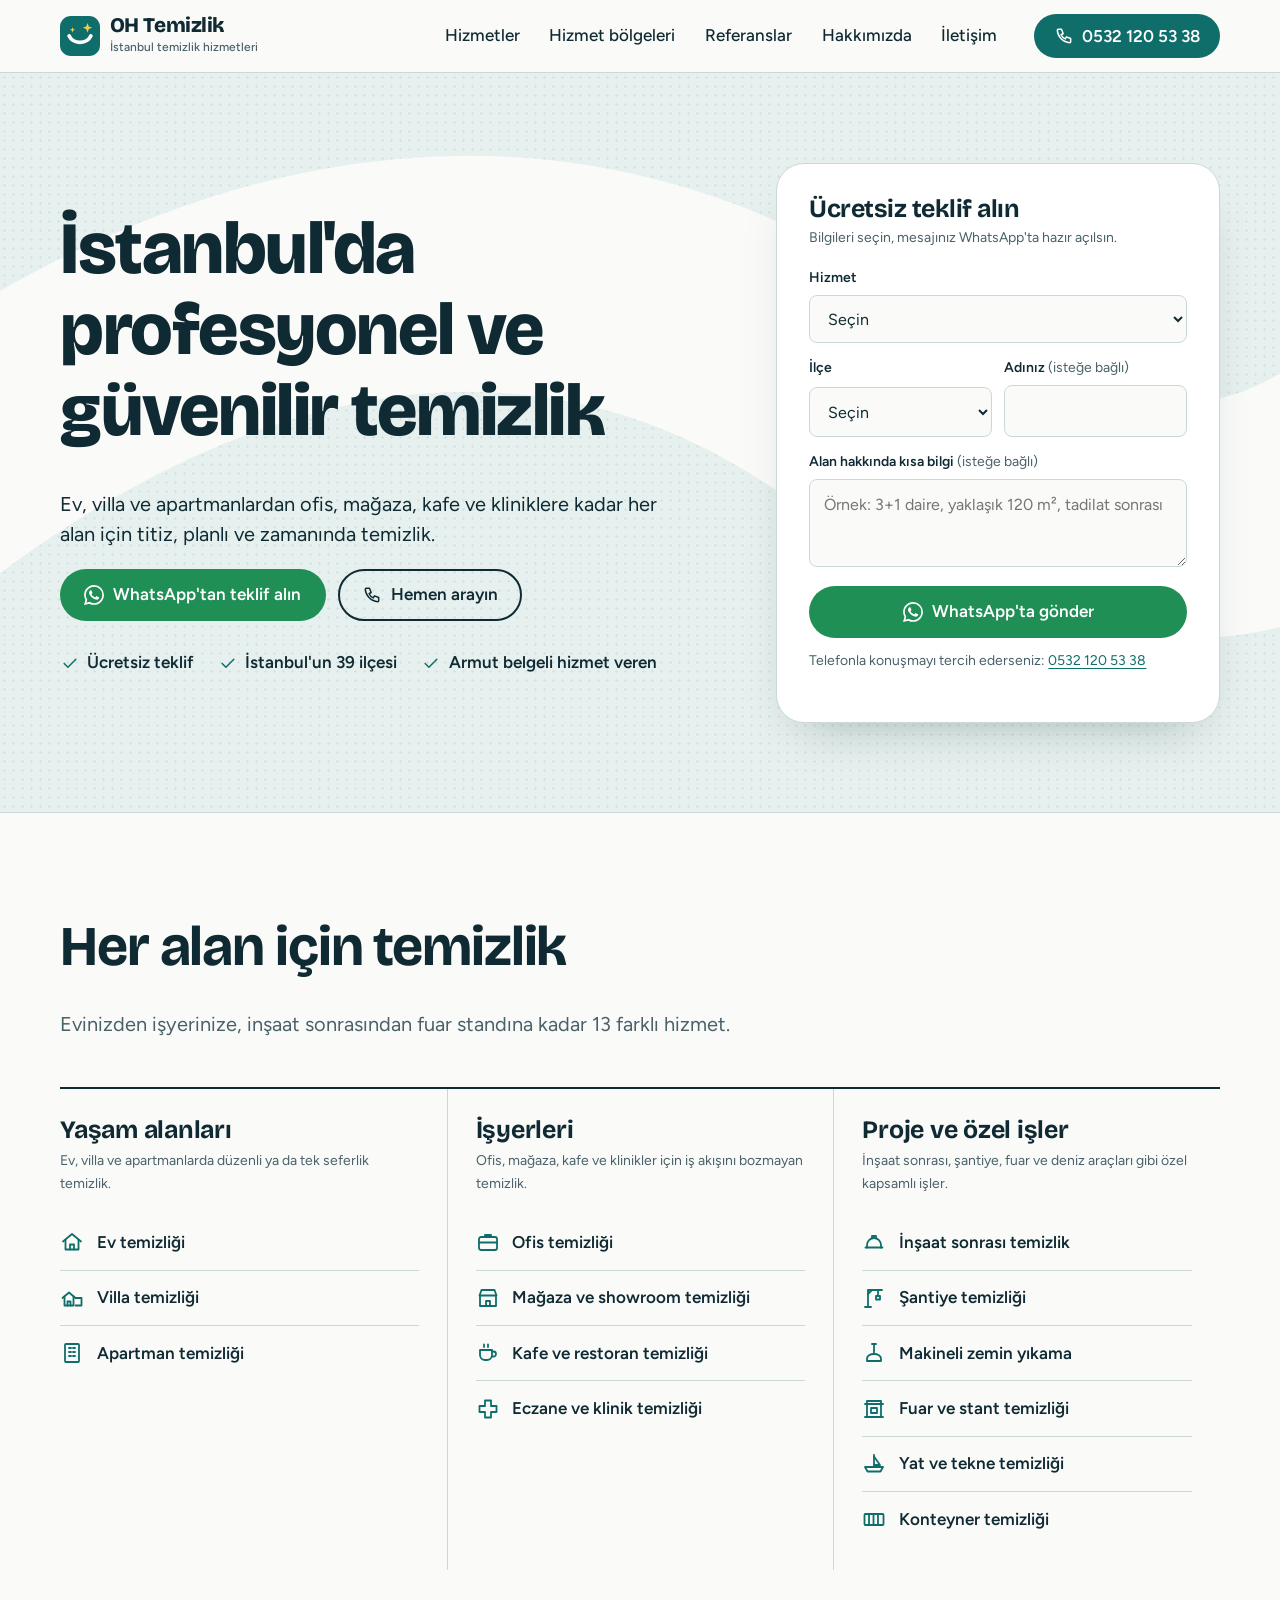
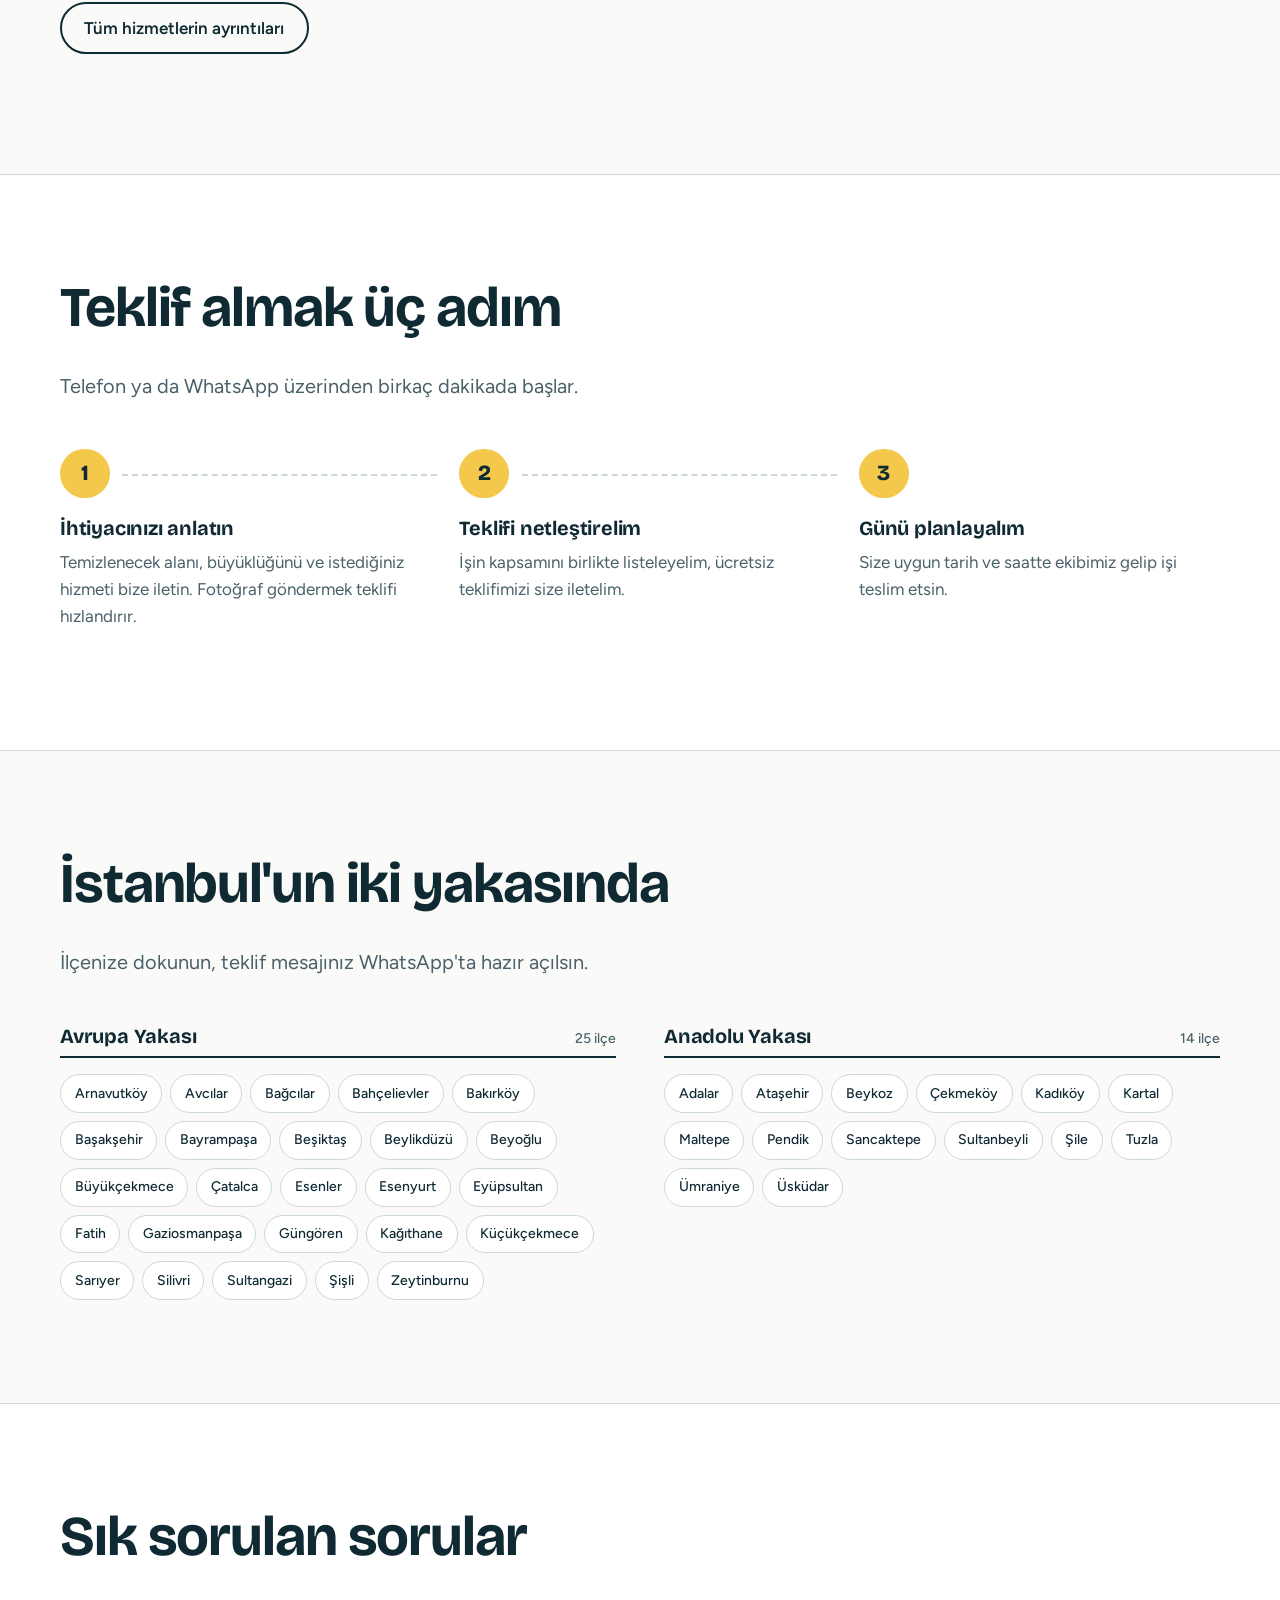
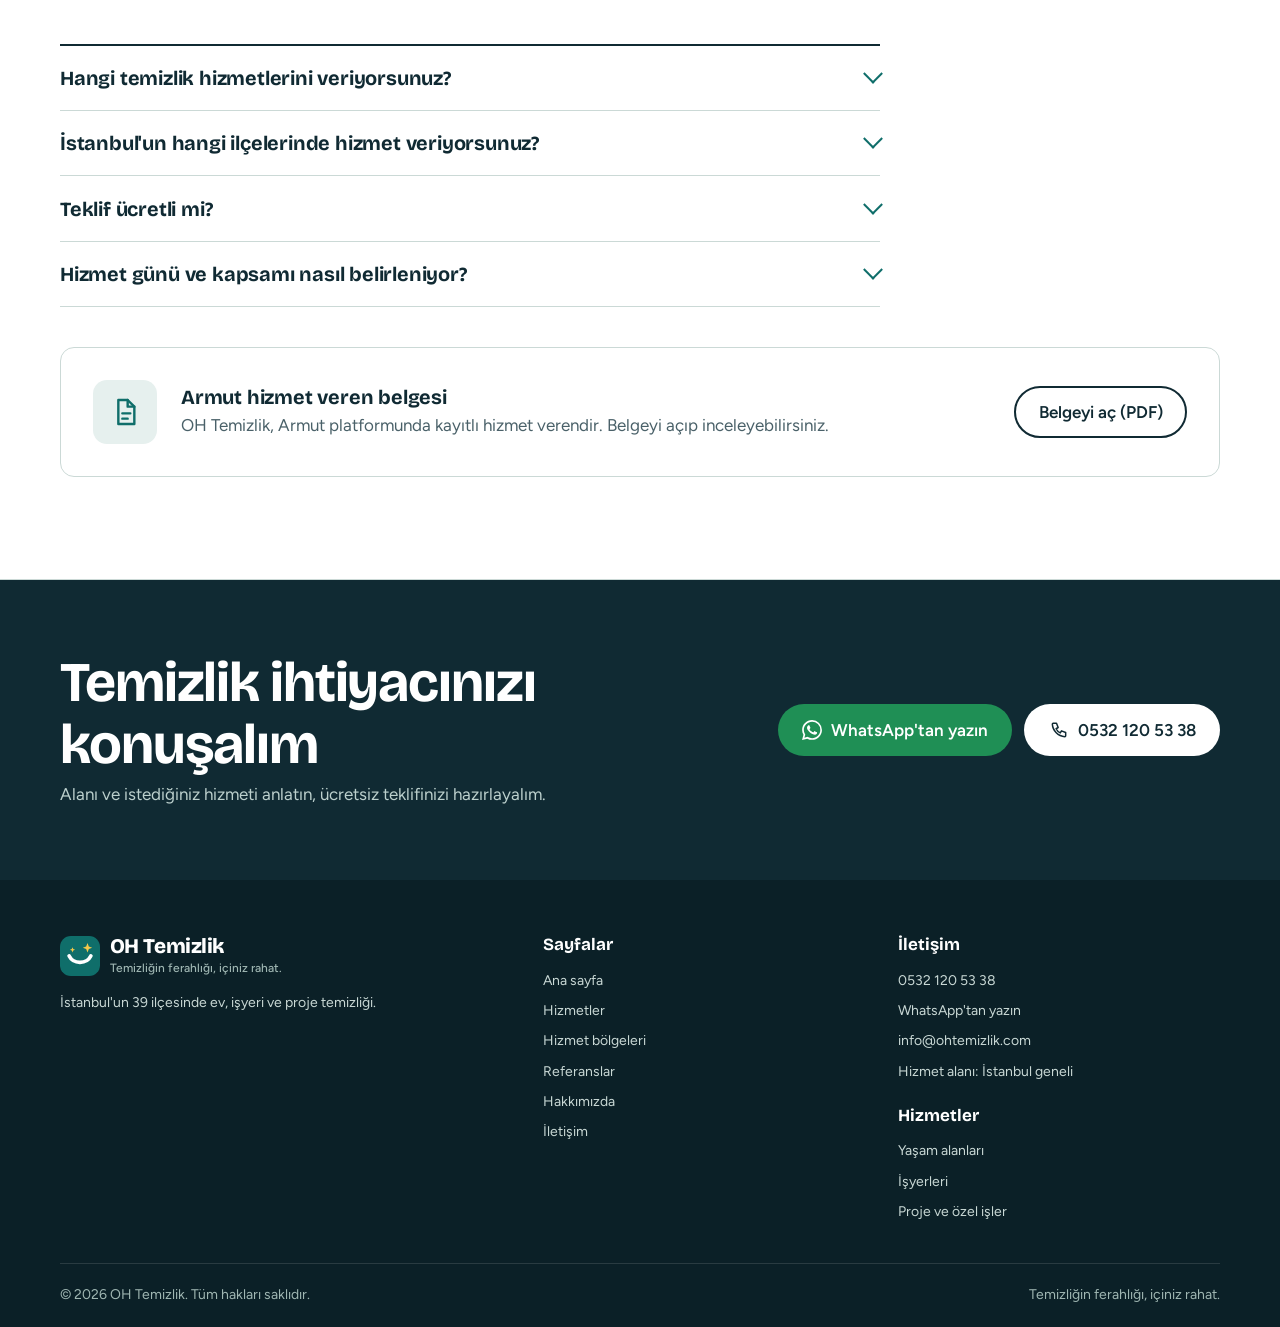
==== index.html @ 1ba9fae1 "Siteyi yeniden yaz: yeni tasarım, WhatsApp teklif formu, SEO şeması, info@ohtemizlik.com Co-Authored" ====
<!doctype html>
<html lang="tr">
<head>
<meta charset="utf-8">
<meta name="viewport" content="width=device-width, initial-scale=1">
<title>OH Temizlik | İstanbul&#x27;da Profesyonel Temizlik Hizmeti</title>
<meta name="description" content="İstanbul&#x27;un 39 ilçesinde ev, villa, apartman, ofis, kafe, inşaat sonrası ve proje temizliği. WhatsApp veya telefonla ücretsiz teklif alın.">
<link rel="canonical" href="https://ohtemizlik.com/">
<meta name="theme-color" content="#0f6e6a">
<link rel="icon" href="/assets/img/favicon.svg" type="image/svg+xml">
<link rel="icon" href="/assets/img/favicon-32.png" sizes="32x32" type="image/png">
<link rel="apple-touch-icon" href="/assets/img/apple-touch-icon.png">
<meta property="og:type" content="website">
<meta property="og:locale" content="tr_TR">
<meta property="og:site_name" content="OH Temizlik">
<meta property="og:title" content="OH Temizlik | İstanbul&#x27;da Profesyonel Temizlik Hizmeti">
<meta property="og:description" content="İstanbul&#x27;un 39 ilçesinde ev, villa, apartman, ofis, kafe, inşaat sonrası ve proje temizliği. WhatsApp veya telefonla ücretsiz teklif alın.">
<meta property="og:url" content="https://ohtemizlik.com/">
<meta property="og:image" content="https://ohtemizlik.com/assets/img/og-image.png">
<meta name="twitter:card" content="summary_large_image">
<link rel="preload" href="/assets/fonts/bricolage.woff2" as="font" type="font/woff2" crossorigin>
<link rel="preload" href="/assets/fonts/figtree.woff2" as="font" type="font/woff2" crossorigin>
<link rel="stylesheet" href="/assets/css/style.css?v=1">
<script type="application/ld+json">{"@context": "https://schema.org", "@type": "LocalBusiness", "@id": "https://ohtemizlik.com/#isletme", "name": "OH Temizlik", "description": "İstanbul genelinde ev, işyeri, inşaat sonrası ve proje temizliği.", "url": "https://ohtemizlik.com/", "telephone": "+905321205338", "email": "info@ohtemizlik.com", "image": "https://ohtemizlik.com/assets/img/og-image.png", "logo": "https://ohtemizlik.com/assets/img/apple-touch-icon.png", "address": {"@type": "PostalAddress", "addressLocality": "İstanbul", "addressCountry": "TR"}, "areaServed": [{"@type": "City", "name": "İstanbul"}, {"@type": "AdministrativeArea", "name": "Arnavutköy, İstanbul"}, {"@type": "AdministrativeArea", "name": "Avcılar, İstanbul"}, {"@type": "AdministrativeArea", "name": "Bağcılar, İstanbul"}, {"@type": "AdministrativeArea", "name": "Bahçelievler, İstanbul"}, {"@type": "AdministrativeArea", "name": "Bakırköy, İstanbul"}, {"@type": "AdministrativeArea", "name": "Başakşehir, İstanbul"}, {"@type": "AdministrativeArea", "name": "Bayrampaşa, İstanbul"}, {"@type": "AdministrativeArea", "name": "Beşiktaş, İstanbul"}, {"@type": "AdministrativeArea", "name": "Beylikdüzü, İstanbul"}, {"@type": "AdministrativeArea", "name": "Beyoğlu, İstanbul"}, {"@type": "AdministrativeArea", "name": "Büyükçekmece, İstanbul"}, {"@type": "AdministrativeArea", "name": "Çatalca, İstanbul"}, {"@type": "AdministrativeArea", "name": "Esenler, İstanbul"}, {"@type": "AdministrativeArea", "name": "Esenyurt, İstanbul"}, {"@type": "AdministrativeArea", "name": "Eyüpsultan, İstanbul"}, {"@type": "AdministrativeArea", "name": "Fatih, İstanbul"}, {"@type": "AdministrativeArea", "name": "Gaziosmanpaşa, İstanbul"}, {"@type": "AdministrativeArea", "name": "Güngören, İstanbul"}, {"@type": "AdministrativeArea", "name": "Kağıthane, İstanbul"}, {"@type": "AdministrativeArea", "name": "Küçükçekmece, İstanbul"}, {"@type": "AdministrativeArea", "name": "Sarıyer, İstanbul"}, {"@type": "AdministrativeArea", "name": "Silivri, İstanbul"}, {"@type": "AdministrativeArea", "name": "Sultangazi, İstanbul"}, {"@type": "AdministrativeArea", "name": "Şişli, İstanbul"}, {"@type": "AdministrativeArea", "name": "Zeytinburnu, İstanbul"}, {"@type": "AdministrativeArea", "name": "Adalar, İstanbul"}, {"@type": "AdministrativeArea", "name": "Ataşehir, İstanbul"}, {"@type": "AdministrativeArea", "name": "Beykoz, İstanbul"}, {"@type": "AdministrativeArea", "name": "Çekmeköy, İstanbul"}, {"@type": "AdministrativeArea", "name": "Kadıköy, İstanbul"}, {"@type": "AdministrativeArea", "name": "Kartal, İstanbul"}, {"@type": "AdministrativeArea", "name": "Maltepe, İstanbul"}, {"@type": "AdministrativeArea", "name": "Pendik, İstanbul"}, {"@type": "AdministrativeArea", "name": "Sancaktepe, İstanbul"}, {"@type": "AdministrativeArea", "name": "Sultanbeyli, İstanbul"}, {"@type": "AdministrativeArea", "name": "Şile, İstanbul"}, {"@type": "AdministrativeArea", "name": "Tuzla, İstanbul"}, {"@type": "AdministrativeArea", "name": "Ümraniye, İstanbul"}, {"@type": "AdministrativeArea", "name": "Üsküdar, İstanbul"}], "hasOfferCatalog": {"@type": "OfferCatalog", "name": "Temizlik hizmetleri", "itemListElement": [{"@type": "Offer", "itemOffered": {"@type": "Service", "name": "Ev temizliği", "description": "Odalar, mutfak, banyo ve ortak yaşam alanlarının baştan sona temizliği."}}, {"@type": "Offer", "itemOffered": {"@type": "Service", "name": "Villa temizliği", "description": "Çok katlı ve geniş yaşam alanları için ekip olarak planlanan temizlik."}}, {"@type": "Offer", "itemOffered": {"@type": "Service", "name": "Apartman temizliği", "description": "Bina girişleri, merdivenler ve ortak alanlar için düzenli temizlik."}}, {"@type": "Offer", "itemOffered": {"@type": "Service", "name": "Ofis temizliği", "description": "Çalışma alanları, toplantı odaları, mutfak ve ıslak hacimlerin temizliği."}}, {"@type": "Offer", "itemOffered": {"@type": "Service", "name": "Mağaza ve showroom temizliği", "description": "Müşterinin gördüğü her yüzeyin parlak ve düzenli kalması için."}}, {"@type": "Offer", "itemOffered": {"@type": "Service", "name": "Kafe ve restoran temizliği", "description": "Salon, mutfak, cam ve zemin temizliği tek ekipten."}}, {"@type": "Offer", "itemOffered": {"@type": "Service", "name": "Eczane ve klinik temizliği", "description": "Hijyenin öncelikli olduğu alanlarda özenli yüzey ve zemin temizliği."}}, {"@type": "Offer", "itemOffered": {"@type": "Service", "name": "İnşaat sonrası temizlik", "description": "Tadilat ya da inşaat bitiminde alanı oturulabilir ve kullanılabilir hale getirme."}}, {"@type": "Offer", "itemOffered": {"@type": "Service", "name": "Şantiye temizliği", "description": "Devam eden projelerde ara temizlik ve teslim öncesi toplu temizlik."}}, {"@type": "Offer", "itemOffered": {"@type": "Service", "name": "Makineli zemin yıkama", "description": "Geniş zeminler için makineyle yıkama ve kurulama."}}, {"@type": "Offer", "itemOffered": {"@type": "Service", "name": "Fuar ve stant temizliği", "description": "Kurulum sonrası, fuar süresince ve söküm sonrasında stant temizliği."}}, {"@type": "Offer", "itemOffered": {"@type": "Service", "name": "Yat ve tekne temizliği", "description": "Güverte, kabin ve iç mekânlar için temizlik."}}, {"@type": "Offer", "itemOffered": {"@type": "Service", "name": "Konteyner temizliği", "description": "Yaşam ve ofis konteynerlerinin iç ve dış temizliği."}}]}}</script>
<script type="application/ld+json">{"@context": "https://schema.org", "@type": "FAQPage", "mainEntity": [{"@type": "Question", "name": "Hangi temizlik hizmetlerini veriyorsunuz?", "acceptedAnswer": {"@type": "Answer", "text": "Ev, villa, apartman, ofis, mağaza, kafe, restoran, eczane ve klinik temizliği yapıyoruz. Bunlara ek olarak inşaat sonrası, şantiye, fuar ve stant, yat ve tekne, konteyner temizliği ile makineli zemin yıkama hizmeti veriyoruz."}}, {"@type": "Question", "name": "İstanbul'un hangi ilçelerinde hizmet veriyorsunuz?", "acceptedAnswer": {"@type": "Answer", "text": "Avrupa ve Anadolu yakasındaki 39 ilçenin tamamında hizmet veriyoruz. Adresinizi paylaştığınızda ekip ve tarih planlamasını buna göre yapıyoruz."}}, {"@type": "Question", "name": "Teklif ücretli mi?", "acceptedAnswer": {"@type": "Answer", "text": "Hayır, teklif ücretsizdir. Alanı, büyüklüğü ve istediğiniz hizmeti telefonla ya da WhatsApp'tan anlatmanız yeterli. Gerekirse fotoğraf veya video göndererek teklifi netleştirebilirsiniz."}}, {"@type": "Question", "name": "Hizmet günü ve kapsamı nasıl belirleniyor?", "acceptedAnswer": {"@type": "Answer", "text": "İhtiyacınızı ve alanın özelliklerini konuştuktan sonra yapılacak işleri birlikte listeliyoruz. Tarihi ve saati size uygun zamana göre planlıyoruz."}}]}</script>
</head>
<body>
<a class="skip" href="#icerik">İçeriğe geç</a>
<header class="site-header">
  <div class="wrap header-inner">
    <a class="brand" href="/" aria-label="OH Temizlik ana sayfa"><svg viewBox="0 0 48 48" aria-hidden="true"><rect width="48" height="48" rx="13" fill="#0f6e6a"/><path d="M11 24c5 10 21 10 26 0" fill="none" stroke="#fff" stroke-width="4.5" stroke-linecap="round"/><path d="M33 8.5l1.6 4 4 1.6-4 1.6-1.6 4-1.6-4-4-1.6 4-1.6Z" fill="#f4c84a"/><path d="M15 13.5l.9 2.2 2.2.9-2.2.9-.9 2.2-.9-2.2-2.2-.9 2.2-.9Z" fill="#f4c84a"/></svg><span class="brand-name">OH Temizlik<small>İstanbul temizlik hizmetleri</small></span></a>
    <button class="menu-toggle" type="button" aria-expanded="false" aria-controls="site-nav" aria-label="Menüyü aç"><svg viewBox="0 0 24 24" fill="none" stroke="currentColor" stroke-width="1.8" stroke-linecap="round" stroke-linejoin="round" aria-hidden="true"><path d="M4 7h16M4 12h16M4 17h16"/></svg></button>
    <nav class="nav" id="site-nav" aria-label="Ana menü">
      <ul>
<li><a href="/hizmetler.html">Hizmetler</a></li>
<li><a href="/hizmet-bolgeleri.html">Hizmet bölgeleri</a></li>
<li><a href="/referanslar.html">Referanslar</a></li>
<li><a href="/hakkimizda.html">Hakkımızda</a></li>
<li><a href="/iletisim.html">İletişim</a></li>
      </ul>
    </nav>
    <a class="btn btn-primary header-call" href="tel:+905321205338"><svg viewBox="0 0 24 24" fill="none" stroke="currentColor" stroke-width="1.8" stroke-linecap="round" stroke-linejoin="round" aria-hidden="true"><path d="M5 4h4l2 5-2.5 1.5a11 11 0 0 0 5 5L15 13l5 2v4a1 1 0 0 1-1 1A16 16 0 0 1 4 5a1 1 0 0 1 1-1Z"/></svg>0532 120 53 38</a>
  </div>
</header>
<main id="icerik">
<section class="hero">
  <svg class="hero-wipe" viewBox="0 0 1440 720" preserveAspectRatio="xMidYMid slice" aria-hidden="true">
    <path d="M-120 520 C 260 160, 620 120, 900 300 S 1380 520, 1600 180"/>
  </svg>
  <div class="wrap hero-inner">
    <div>
      <h1>İstanbul'da profesyonel ve güvenilir temizlik</h1>
      <p class="lead">Ev, villa ve apartmanlardan ofis, mağaza, kafe ve kliniklere kadar her alan için titiz, planlı ve zamanında temizlik.</p>
      <div class="btn-row">
        <a class="btn btn-wa" href="https://wa.me/905321205338?text=Merhaba%2C%20temizlik%20hizmeti%20i%C3%A7in%20teklif%20almak%20istiyorum." target="_blank" rel="noopener"><svg viewBox="0 0 24 24" fill="currentColor" aria-hidden="true"><path d="M17.47 14.38c-.3-.15-1.76-.87-2.03-.97-.27-.1-.47-.15-.67.15-.2.3-.77.97-.94 1.16-.17.2-.35.22-.64.08-.3-.15-1.26-.46-2.39-1.48-.88-.79-1.48-1.76-1.65-2.06-.17-.3-.02-.46.13-.6.13-.14.3-.35.45-.52.15-.18.2-.3.3-.5.1-.2.05-.37-.03-.52-.07-.15-.67-1.61-.91-2.2-.25-.58-.49-.5-.67-.51h-.57c-.2 0-.52.07-.79.37-.27.3-1.04 1.02-1.04 2.48 0 1.46 1.07 2.88 1.21 3.07.15.2 2.1 3.2 5.08 4.49.71.3 1.26.49 1.7.63.71.22 1.36.19 1.87.12.57-.09 1.76-.72 2-1.41.25-.7.25-1.29.18-1.42-.08-.12-.27-.2-.57-.34m-5.42 7.4h-.01a9.87 9.87 0 0 1-5.03-1.38l-.36-.21-3.74.98 1-3.65-.24-.37a9.86 9.86 0 0 1-1.51-5.26c0-5.45 4.44-9.88 9.89-9.88 2.64 0 5.12 1.03 6.99 2.9a9.83 9.83 0 0 1 2.89 6.99c0 5.45-4.44 9.88-9.88 9.88m8.41-18.3A11.82 11.82 0 0 0 12.05 0C5.5 0 .16 5.34.16 11.89c0 2.1.55 4.14 1.59 5.95L.06 24l6.3-1.65a11.88 11.88 0 0 0 5.68 1.45h.01c6.55 0 11.89-5.34 11.89-11.89a11.82 11.82 0 0 0-3.48-8.41Z"/></svg>WhatsApp'tan teklif alın</a>
        <a class="btn btn-ghost" href="tel:+905321205338"><svg viewBox="0 0 24 24" fill="none" stroke="currentColor" stroke-width="1.8" stroke-linecap="round" stroke-linejoin="round" aria-hidden="true"><path d="M5 4h4l2 5-2.5 1.5a11 11 0 0 0 5 5L15 13l5 2v4a1 1 0 0 1-1 1A16 16 0 0 1 4 5a1 1 0 0 1 1-1Z"/></svg>Hemen arayın</a>
      </div>
      <ul class="hero-points">
        <li><svg viewBox="0 0 24 24" fill="none" stroke="currentColor" stroke-width="1.8" stroke-linecap="round" stroke-linejoin="round" aria-hidden="true"><path d="M5 12.5l4.5 4.5L19 7.5"/></svg>Ücretsiz teklif</li>
        <li><svg viewBox="0 0 24 24" fill="none" stroke="currentColor" stroke-width="1.8" stroke-linecap="round" stroke-linejoin="round" aria-hidden="true"><path d="M5 12.5l4.5 4.5L19 7.5"/></svg>İstanbul'un 39 ilçesi</li>
        <li><svg viewBox="0 0 24 24" fill="none" stroke="currentColor" stroke-width="1.8" stroke-linecap="round" stroke-linejoin="round" aria-hidden="true"><path d="M5 12.5l4.5 4.5L19 7.5"/></svg>Armut belgeli hizmet veren</li>
      </ul>
    </div>
    <form class="quote" data-quote id="teklif" novalidate>
  <h2>Ücretsiz teklif alın</h2>
  <p>Bilgileri seçin, mesajınız WhatsApp'ta hazır açılsın.</p>
  <p class="form-error" role="alert"></p>
  <div class="field">
    <label for="teklif-hizmet">Hizmet</label>
    <select id="teklif-hizmet" name="hizmet" required>
      <option value="">Seçin</option>
      <optgroup label="Yaşam alanları"><option value="Ev temizliği">Ev temizliği</option><option value="Villa temizliği">Villa temizliği</option><option value="Apartman temizliği">Apartman temizliği</option></optgroup>
<optgroup label="İşyerleri"><option value="Ofis temizliği">Ofis temizliği</option><option value="Mağaza ve showroom temizliği">Mağaza ve showroom temizliği</option><option value="Kafe ve restoran temizliği">Kafe ve restoran temizliği</option><option value="Eczane ve klinik temizliği">Eczane ve klinik temizliği</option></optgroup>
<optgroup label="Proje ve özel işler"><option value="İnşaat sonrası temizlik">İnşaat sonrası temizlik</option><option value="Şantiye temizliği">Şantiye temizliği</option><option value="Makineli zemin yıkama">Makineli zemin yıkama</option><option value="Fuar ve stant temizliği">Fuar ve stant temizliği</option><option value="Yat ve tekne temizliği">Yat ve tekne temizliği</option><option value="Konteyner temizliği">Konteyner temizliği</option></optgroup>
      <option>Diğer</option>
    </select>
  </div>
  <div class="field-row">
    <div class="field">
      <label for="teklif-ilce">İlçe</label>
      <select id="teklif-ilce" name="ilce" required>
        <option value="">Seçin</option>
        <optgroup label="Avrupa Yakası"><option>Arnavutköy</option><option>Avcılar</option><option>Bağcılar</option><option>Bahçelievler</option><option>Bakırköy</option><option>Başakşehir</option><option>Bayrampaşa</option><option>Beşiktaş</option><option>Beylikdüzü</option><option>Beyoğlu</option><option>Büyükçekmece</option><option>Çatalca</option><option>Esenler</option><option>Esenyurt</option><option>Eyüpsultan</option><option>Fatih</option><option>Gaziosmanpaşa</option><option>Güngören</option><option>Kağıthane</option><option>Küçükçekmece</option><option>Sarıyer</option><option>Silivri</option><option>Sultangazi</option><option>Şişli</option><option>Zeytinburnu</option></optgroup><optgroup label="Anadolu Yakası"><option>Adalar</option><option>Ataşehir</option><option>Beykoz</option><option>Çekmeköy</option><option>Kadıköy</option><option>Kartal</option><option>Maltepe</option><option>Pendik</option><option>Sancaktepe</option><option>Sultanbeyli</option><option>Şile</option><option>Tuzla</option><option>Ümraniye</option><option>Üsküdar</option></optgroup>
      </select>
    </div>
    <div class="field">
      <label for="teklif-ad">Adınız <span class="opt">(isteğe bağlı)</span></label>
      <input id="teklif-ad" name="ad" type="text" autocomplete="name">
    </div>
  </div>
  <div class="field">
    <label for="teklif-not">Alan hakkında kısa bilgi <span class="opt">(isteğe bağlı)</span></label>
    <textarea id="teklif-not" name="not" placeholder="Örnek: 3+1 daire, yaklaşık 120 m², tadilat sonrası"></textarea>
  </div>
  <button class="btn btn-wa" type="submit"><svg viewBox="0 0 24 24" fill="currentColor" aria-hidden="true"><path d="M17.47 14.38c-.3-.15-1.76-.87-2.03-.97-.27-.1-.47-.15-.67.15-.2.3-.77.97-.94 1.16-.17.2-.35.22-.64.08-.3-.15-1.26-.46-2.39-1.48-.88-.79-1.48-1.76-1.65-2.06-.17-.3-.02-.46.13-.6.13-.14.3-.35.45-.52.15-.18.2-.3.3-.5.1-.2.05-.37-.03-.52-.07-.15-.67-1.61-.91-2.2-.25-.58-.49-.5-.67-.51h-.57c-.2 0-.52.07-.79.37-.27.3-1.04 1.02-1.04 2.48 0 1.46 1.07 2.88 1.21 3.07.15.2 2.1 3.2 5.08 4.49.71.3 1.26.49 1.7.63.71.22 1.36.19 1.87.12.57-.09 1.76-.72 2-1.41.25-.7.25-1.29.18-1.42-.08-.12-.27-.2-.57-.34m-5.42 7.4h-.01a9.87 9.87 0 0 1-5.03-1.38l-.36-.21-3.74.98 1-3.65-.24-.37a9.86 9.86 0 0 1-1.51-5.26c0-5.45 4.44-9.88 9.89-9.88 2.64 0 5.12 1.03 6.99 2.9a9.83 9.83 0 0 1 2.89 6.99c0 5.45-4.44 9.88-9.88 9.88m8.41-18.3A11.82 11.82 0 0 0 12.05 0C5.5 0 .16 5.34.16 11.89c0 2.1.55 4.14 1.59 5.95L.06 24l6.3-1.65a11.88 11.88 0 0 0 5.68 1.45h.01c6.55 0 11.89-5.34 11.89-11.89a11.82 11.82 0 0 0-3.48-8.41Z"/></svg>WhatsApp'ta gönder</button>
  <p class="form-note">Telefonla konuşmayı tercih ederseniz: <a href="tel:+905321205338">0532 120 53 38</a></p>
</form>
  </div>
</section>

<section class="section" aria-labelledby="hizmetler-baslik">
  <div class="wrap">
    <div class="section-head">
      <h2 id="hizmetler-baslik">Her alan için temizlik</h2>
      <p>Evinizden işyerinize, inşaat sonrasından fuar standına kadar 13 farklı hizmet.</p>
    </div>
    <div class="groups">
<div class="group">
      <h3>Yaşam alanları</h3>
      <p>Ev, villa ve apartmanlarda düzenli ya da tek seferlik temizlik.</p>
      <ul class="svc-list">
<li><a href="/hizmetler.html#ev-temizligi"><svg viewBox="0 0 24 24" fill="none" stroke="currentColor" stroke-width="1.8" stroke-linecap="round" stroke-linejoin="round" aria-hidden="true"><path d="M3 11.5 12 4l9 7.5"/><path d="M5.5 10v9.5h13V10"/><path d="M10 19.5v-5h4v5"/></svg>Ev temizliği</a></li>
<li><a href="/hizmetler.html#villa-temizligi"><svg viewBox="0 0 24 24" fill="none" stroke="currentColor" stroke-width="1.8" stroke-linecap="round" stroke-linejoin="round" aria-hidden="true"><path d="M2.5 12 9 6.5l6.5 5.5"/><path d="M4.5 10.5v9h9v-9"/><path d="M15.5 12h6v7.5h-6"/><path d="M7.5 19.5v-4h3v4"/></svg>Villa temizliği</a></li>
<li><a href="/hizmetler.html#apartman-temizligi"><svg viewBox="0 0 24 24" fill="none" stroke="currentColor" stroke-width="1.8" stroke-linecap="round" stroke-linejoin="round" aria-hidden="true"><rect x="5" y="3" width="14" height="18" rx="1"/><path d="M9 7h2M13 7h2M9 11h2M13 11h2M9 15h2M13 15h2"/></svg>Apartman temizliği</a></li>
      </ul>
    </div>
<div class="group">
      <h3>İşyerleri</h3>
      <p>Ofis, mağaza, kafe ve klinikler için iş akışını bozmayan temizlik.</p>
      <ul class="svc-list">
<li><a href="/hizmetler.html#ofis-temizligi"><svg viewBox="0 0 24 24" fill="none" stroke="currentColor" stroke-width="1.8" stroke-linecap="round" stroke-linejoin="round" aria-hidden="true"><rect x="3" y="7" width="18" height="13" rx="2"/><path d="M9 7V5h6v2"/><path d="M3 12.5h18"/></svg>Ofis temizliği</a></li>
<li><a href="/hizmetler.html#magaza-showroom-temizligi"><svg viewBox="0 0 24 24" fill="none" stroke="currentColor" stroke-width="1.8" stroke-linecap="round" stroke-linejoin="round" aria-hidden="true"><path d="M4 9.5V20h16V9.5"/><path d="M3.5 9.5 5.5 4h13l2 5.5Z"/><path d="M10 20v-5h4v5"/></svg>Mağaza ve showroom temizliği</a></li>
<li><a href="/hizmetler.html#kafe-restoran-temizligi"><svg viewBox="0 0 24 24" fill="none" stroke="currentColor" stroke-width="1.8" stroke-linecap="round" stroke-linejoin="round" aria-hidden="true"><path d="M4 9h12v5a5 5 0 0 1-5 5H9a5 5 0 0 1-5-5Z"/><path d="M16 10.5h1.5a2.5 2.5 0 0 1 0 5H16"/><path d="M8 3.5v2.5M12 3.5v2.5"/></svg>Kafe ve restoran temizliği</a></li>
<li><a href="/hizmetler.html#eczane-klinik-temizligi"><svg viewBox="0 0 24 24" fill="none" stroke="currentColor" stroke-width="1.8" stroke-linecap="round" stroke-linejoin="round" aria-hidden="true"><path d="M9 3.5h6v5.5h5.5v6H15v5.5H9V15H3.5V9H9Z"/></svg>Eczane ve klinik temizliği</a></li>
      </ul>
    </div>
<div class="group">
      <h3>Proje ve özel işler</h3>
      <p>İnşaat sonrası, şantiye, fuar ve deniz araçları gibi özel kapsamlı işler.</p>
      <ul class="svc-list">
<li><a href="/hizmetler.html#insaat-sonrasi-temizlik"><svg viewBox="0 0 24 24" fill="none" stroke="currentColor" stroke-width="1.8" stroke-linecap="round" stroke-linejoin="round" aria-hidden="true"><path d="M3.5 17.5h17"/><path d="M5 17.5V15a7 7 0 0 1 14 0v2.5"/><path d="M10 8.3V6h4v2.3"/></svg>İnşaat sonrası temizlik</a></li>
<li><a href="/hizmetler.html#santiye-temizligi"><svg viewBox="0 0 24 24" fill="none" stroke="currentColor" stroke-width="1.8" stroke-linecap="round" stroke-linejoin="round" aria-hidden="true"><path d="M6 21V4h14"/><path d="M6 8l4-4"/><path d="M16 4v6"/><path d="M14 10h4v3.5h-4Z"/><path d="M3 21h6"/></svg>Şantiye temizliği</a></li>
<li><a href="/hizmetler.html#makineli-zemin-yikama"><svg viewBox="0 0 24 24" fill="none" stroke="currentColor" stroke-width="1.8" stroke-linecap="round" stroke-linejoin="round" aria-hidden="true"><path d="M10 3h4"/><path d="M12 3v10"/><path d="M5 17.5a7 4.5 0 0 1 14 0V20H5Z"/></svg>Makineli zemin yıkama</a></li>
<li><a href="/hizmetler.html#fuar-stant-temizligi"><svg viewBox="0 0 24 24" fill="none" stroke="currentColor" stroke-width="1.8" stroke-linecap="round" stroke-linejoin="round" aria-hidden="true"><path d="M3 7h18"/><path d="M5 7v13M19 7v13"/><path d="M3 20h18"/><path d="M9 11h6v5H9Z"/><path d="M5 4h14v3H5Z"/></svg>Fuar ve stant temizliği</a></li>
<li><a href="/hizmetler.html#yat-tekne-temizligi"><svg viewBox="0 0 24 24" fill="none" stroke="currentColor" stroke-width="1.8" stroke-linecap="round" stroke-linejoin="round" aria-hidden="true"><path d="M3 15h18l-2.5 4.5h-13Z"/><path d="M12 3v12"/><path d="M12 4.5l6 8.5h-6"/></svg>Yat ve tekne temizliği</a></li>
<li><a href="/hizmetler.html#konteyner-temizligi"><svg viewBox="0 0 24 24" fill="none" stroke="currentColor" stroke-width="1.8" stroke-linecap="round" stroke-linejoin="round" aria-hidden="true"><rect x="2.5" y="7" width="19" height="11" rx="1"/><path d="M7 7v11M11.5 7v11M16 7v11"/></svg>Konteyner temizliği</a></li>
      </ul>
    </div>
    </div>
    <p style="margin-top:2rem"><a class="btn btn-ghost" href="/hizmetler.html">Tüm hizmetlerin ayrıntıları</a></p>
  </div>
</section>

<section class="section section-alt" aria-labelledby="surec-baslik">
  <div class="wrap">
    <div class="section-head">
      <h2 id="surec-baslik">Teklif almak üç adım</h2>
      <p>Telefon ya da WhatsApp üzerinden birkaç dakikada başlar.</p>
    </div>
    <ol class="steps">
      <li><h3>İhtiyacınızı anlatın</h3><p>Temizlenecek alanı, büyüklüğünü ve istediğiniz hizmeti bize iletin. Fotoğraf göndermek teklifi hızlandırır.</p></li>
      <li><h3>Teklifi netleştirelim</h3><p>İşin kapsamını birlikte listeleyelim, ücretsiz teklifimizi size iletelim.</p></li>
      <li><h3>Günü planlayalım</h3><p>Size uygun tarih ve saatte ekibimiz gelip işi teslim etsin.</p></li>
    </ol>
  </div>
</section>

<section class="section" aria-labelledby="bolge-baslik">
  <div class="wrap">
    <div class="section-head">
      <h2 id="bolge-baslik">İstanbul'un iki yakasında</h2>
      <p>İlçenize dokunun, teklif mesajınız WhatsApp'ta hazır açılsın.</p>
    </div>
    <div class="areas">
      <div class="area">
        <h3>Avrupa Yakası <span>25 ilçe</span></h3>
        <ul class="district-list">
<li><a href="https://wa.me/905321205338?text=Merhaba%2C%20Arnavutk%C3%B6y%20i%C3%A7in%20temizlik%20teklifi%20almak%20istiyorum." target="_blank" rel="noopener">Arnavutköy</a></li>
<li><a href="https://wa.me/905321205338?text=Merhaba%2C%20Avc%C4%B1lar%20i%C3%A7in%20temizlik%20teklifi%20almak%20istiyorum." target="_blank" rel="noopener">Avcılar</a></li>
<li><a href="https://wa.me/905321205338?text=Merhaba%2C%20Ba%C4%9Fc%C4%B1lar%20i%C3%A7in%20temizlik%20teklifi%20almak%20istiyorum." target="_blank" rel="noopener">Bağcılar</a></li>
<li><a href="https://wa.me/905321205338?text=Merhaba%2C%20Bah%C3%A7elievler%20i%C3%A7in%20temizlik%20teklifi%20almak%20istiyorum." target="_blank" rel="noopener">Bahçelievler</a></li>
<li><a href="https://wa.me/905321205338?text=Merhaba%2C%20Bak%C4%B1rk%C3%B6y%20i%C3%A7in%20temizlik%20teklifi%20almak%20istiyorum." target="_blank" rel="noopener">Bakırköy</a></li>
<li><a href="https://wa.me/905321205338?text=Merhaba%2C%20Ba%C5%9Fak%C5%9Fehir%20i%C3%A7in%20temizlik%20teklifi%20almak%20istiyorum." target="_blank" rel="noopener">Başakşehir</a></li>
<li><a href="https://wa.me/905321205338?text=Merhaba%2C%20Bayrampa%C5%9Fa%20i%C3%A7in%20temizlik%20teklifi%20almak%20istiyorum." target="_blank" rel="noopener">Bayrampaşa</a></li>
<li><a href="https://wa.me/905321205338?text=Merhaba%2C%20Be%C5%9Fikta%C5%9F%20i%C3%A7in%20temizlik%20teklifi%20almak%20istiyorum." target="_blank" rel="noopener">Beşiktaş</a></li>
<li><a href="https://wa.me/905321205338?text=Merhaba%2C%20Beylikd%C3%BCz%C3%BC%20i%C3%A7in%20temizlik%20teklifi%20almak%20istiyorum." target="_blank" rel="noopener">Beylikdüzü</a></li>
<li><a href="https://wa.me/905321205338?text=Merhaba%2C%20Beyo%C4%9Flu%20i%C3%A7in%20temizlik%20teklifi%20almak%20istiyorum." target="_blank" rel="noopener">Beyoğlu</a></li>
<li><a href="https://wa.me/905321205338?text=Merhaba%2C%20B%C3%BCy%C3%BCk%C3%A7ekmece%20i%C3%A7in%20temizlik%20teklifi%20almak%20istiyorum." target="_blank" rel="noopener">Büyükçekmece</a></li>
<li><a href="https://wa.me/905321205338?text=Merhaba%2C%20%C3%87atalca%20i%C3%A7in%20temizlik%20teklifi%20almak%20istiyorum." target="_blank" rel="noopener">Çatalca</a></li>
<li><a href="https://wa.me/905321205338?text=Merhaba%2C%20Esenler%20i%C3%A7in%20temizlik%20teklifi%20almak%20istiyorum." target="_blank" rel="noopener">Esenler</a></li>
<li><a href="https://wa.me/905321205338?text=Merhaba%2C%20Esenyurt%20i%C3%A7in%20temizlik%20teklifi%20almak%20istiyorum." target="_blank" rel="noopener">Esenyurt</a></li>
<li><a href="https://wa.me/905321205338?text=Merhaba%2C%20Ey%C3%BCpsultan%20i%C3%A7in%20temizlik%20teklifi%20almak%20istiyorum." target="_blank" rel="noopener">Eyüpsultan</a></li>
<li><a href="https://wa.me/905321205338?text=Merhaba%2C%20Fatih%20i%C3%A7in%20temizlik%20teklifi%20almak%20istiyorum." target="_blank" rel="noopener">Fatih</a></li>
<li><a href="https://wa.me/905321205338?text=Merhaba%2C%20Gaziosmanpa%C5%9Fa%20i%C3%A7in%20temizlik%20teklifi%20almak%20istiyorum." target="_blank" rel="noopener">Gaziosmanpaşa</a></li>
<li><a href="https://wa.me/905321205338?text=Merhaba%2C%20G%C3%BCng%C3%B6ren%20i%C3%A7in%20temizlik%20teklifi%20almak%20istiyorum." target="_blank" rel="noopener">Güngören</a></li>
<li><a href="https://wa.me/905321205338?text=Merhaba%2C%20Ka%C4%9F%C4%B1thane%20i%C3%A7in%20temizlik%20teklifi%20almak%20istiyorum." target="_blank" rel="noopener">Kağıthane</a></li>
<li><a href="https://wa.me/905321205338?text=Merhaba%2C%20K%C3%BC%C3%A7%C3%BCk%C3%A7ekmece%20i%C3%A7in%20temizlik%20teklifi%20almak%20istiyorum." target="_blank" rel="noopener">Küçükçekmece</a></li>
<li><a href="https://wa.me/905321205338?text=Merhaba%2C%20Sar%C4%B1yer%20i%C3%A7in%20temizlik%20teklifi%20almak%20istiyorum." target="_blank" rel="noopener">Sarıyer</a></li>
<li><a href="https://wa.me/905321205338?text=Merhaba%2C%20Silivri%20i%C3%A7in%20temizlik%20teklifi%20almak%20istiyorum." target="_blank" rel="noopener">Silivri</a></li>
<li><a href="https://wa.me/905321205338?text=Merhaba%2C%20Sultangazi%20i%C3%A7in%20temizlik%20teklifi%20almak%20istiyorum." target="_blank" rel="noopener">Sultangazi</a></li>
<li><a href="https://wa.me/905321205338?text=Merhaba%2C%20%C5%9Ei%C5%9Fli%20i%C3%A7in%20temizlik%20teklifi%20almak%20istiyorum." target="_blank" rel="noopener">Şişli</a></li>
<li><a href="https://wa.me/905321205338?text=Merhaba%2C%20Zeytinburnu%20i%C3%A7in%20temizlik%20teklifi%20almak%20istiyorum." target="_blank" rel="noopener">Zeytinburnu</a></li>
        </ul>
      </div>
      <div class="area">
        <h3>Anadolu Yakası <span>14 ilçe</span></h3>
        <ul class="district-list">
<li><a href="https://wa.me/905321205338?text=Merhaba%2C%20Adalar%20i%C3%A7in%20temizlik%20teklifi%20almak%20istiyorum." target="_blank" rel="noopener">Adalar</a></li>
<li><a href="https://wa.me/905321205338?text=Merhaba%2C%20Ata%C5%9Fehir%20i%C3%A7in%20temizlik%20teklifi%20almak%20istiyorum." target="_blank" rel="noopener">Ataşehir</a></li>
<li><a href="https://wa.me/905321205338?text=Merhaba%2C%20Beykoz%20i%C3%A7in%20temizlik%20teklifi%20almak%20istiyorum." target="_blank" rel="noopener">Beykoz</a></li>
<li><a href="https://wa.me/905321205338?text=Merhaba%2C%20%C3%87ekmek%C3%B6y%20i%C3%A7in%20temizlik%20teklifi%20almak%20istiyorum." target="_blank" rel="noopener">Çekmeköy</a></li>
<li><a href="https://wa.me/905321205338?text=Merhaba%2C%20Kad%C4%B1k%C3%B6y%20i%C3%A7in%20temizlik%20teklifi%20almak%20istiyorum." target="_blank" rel="noopener">Kadıköy</a></li>
<li><a href="https://wa.me/905321205338?text=Merhaba%2C%20Kartal%20i%C3%A7in%20temizlik%20teklifi%20almak%20istiyorum." target="_blank" rel="noopener">Kartal</a></li>
<li><a href="https://wa.me/905321205338?text=Merhaba%2C%20Maltepe%20i%C3%A7in%20temizlik%20teklifi%20almak%20istiyorum." target="_blank" rel="noopener">Maltepe</a></li>
<li><a href="https://wa.me/905321205338?text=Merhaba%2C%20Pendik%20i%C3%A7in%20temizlik%20teklifi%20almak%20istiyorum." target="_blank" rel="noopener">Pendik</a></li>
<li><a href="https://wa.me/905321205338?text=Merhaba%2C%20Sancaktepe%20i%C3%A7in%20temizlik%20teklifi%20almak%20istiyorum." target="_blank" rel="noopener">Sancaktepe</a></li>
<li><a href="https://wa.me/905321205338?text=Merhaba%2C%20Sultanbeyli%20i%C3%A7in%20temizlik%20teklifi%20almak%20istiyorum." target="_blank" rel="noopener">Sultanbeyli</a></li>
<li><a href="https://wa.me/905321205338?text=Merhaba%2C%20%C5%9Eile%20i%C3%A7in%20temizlik%20teklifi%20almak%20istiyorum." target="_blank" rel="noopener">Şile</a></li>
<li><a href="https://wa.me/905321205338?text=Merhaba%2C%20Tuzla%20i%C3%A7in%20temizlik%20teklifi%20almak%20istiyorum." target="_blank" rel="noopener">Tuzla</a></li>
<li><a href="https://wa.me/905321205338?text=Merhaba%2C%20%C3%9Cmraniye%20i%C3%A7in%20temizlik%20teklifi%20almak%20istiyorum." target="_blank" rel="noopener">Ümraniye</a></li>
<li><a href="https://wa.me/905321205338?text=Merhaba%2C%20%C3%9Csk%C3%BCdar%20i%C3%A7in%20temizlik%20teklifi%20almak%20istiyorum." target="_blank" rel="noopener">Üsküdar</a></li>
        </ul>
      </div>
    </div>
  </div>
</section>

<section class="section section-alt" aria-labelledby="sss-baslik">
  <div class="wrap">
    <div class="section-head">
      <h2 id="sss-baslik">Sık sorulan sorular</h2>
    </div>
    <div class="faq">
<details><summary>Hangi temizlik hizmetlerini veriyorsunuz?</summary><p>Ev, villa, apartman, ofis, mağaza, kafe, restoran, eczane ve klinik temizliği yapıyoruz. Bunlara ek olarak inşaat sonrası, şantiye, fuar ve stant, yat ve tekne, konteyner temizliği ile makineli zemin yıkama hizmeti veriyoruz.</p></details>
<details><summary>İstanbul'un hangi ilçelerinde hizmet veriyorsunuz?</summary><p>Avrupa ve Anadolu yakasındaki 39 ilçenin tamamında hizmet veriyoruz. Adresinizi paylaştığınızda ekip ve tarih planlamasını buna göre yapıyoruz.</p></details>
<details><summary>Teklif ücretli mi?</summary><p>Hayır, teklif ücretsizdir. Alanı, büyüklüğü ve istediğiniz hizmeti telefonla ya da WhatsApp'tan anlatmanız yeterli. Gerekirse fotoğraf veya video göndererek teklifi netleştirebilirsiniz.</p></details>
<details><summary>Hizmet günü ve kapsamı nasıl belirleniyor?</summary><p>İhtiyacınızı ve alanın özelliklerini konuştuktan sonra yapılacak işleri birlikte listeliyoruz. Tarihi ve saati size uygun zamana göre planlıyoruz.</p></details>
    </div>
    <div style="margin-top:2.5rem">
<div class="doc">
  <div class="doc-icon"><svg viewBox="0 0 24 24" fill="none" stroke="currentColor" stroke-width="1.8" stroke-linecap="round" stroke-linejoin="round" aria-hidden="true"><path d="M7 3h7l5 5v13H7Z"/><path d="M14 3v5h5"/><path d="M10 13h6M10 17h4"/></svg></div>
  <div>
    <h3>Armut hizmet veren belgesi</h3>
    <p>OH Temizlik, Armut platformunda kayıtlı hizmet verendir. Belgeyi açıp inceleyebilirsiniz.</p>
  </div>
  <a class="btn btn-ghost" href="https://s3.eu-central-1.amazonaws.com/prokit-materials/live/50714e292cb1916131ade2221dec7c2d.pdf" target="_blank" rel="noopener">Belgeyi aç (PDF)</a>
</div>
    </div>
  </div>
</section>
<section class="cta-band">
  <div class="wrap">
    <div>
      <h2>Temizlik ihtiyacınızı konuşalım</h2>
      <p>Alanı ve istediğiniz hizmeti anlatın, ücretsiz teklifinizi hazırlayalım.</p>
    </div>
    <div class="btn-row">
      <a class="btn btn-wa" href="https://wa.me/905321205338?text=Merhaba%2C%20temizlik%20hizmeti%20i%C3%A7in%20teklif%20almak%20istiyorum." target="_blank" rel="noopener"><svg viewBox="0 0 24 24" fill="currentColor" aria-hidden="true"><path d="M17.47 14.38c-.3-.15-1.76-.87-2.03-.97-.27-.1-.47-.15-.67.15-.2.3-.77.97-.94 1.16-.17.2-.35.22-.64.08-.3-.15-1.26-.46-2.39-1.48-.88-.79-1.48-1.76-1.65-2.06-.17-.3-.02-.46.13-.6.13-.14.3-.35.45-.52.15-.18.2-.3.3-.5.1-.2.05-.37-.03-.52-.07-.15-.67-1.61-.91-2.2-.25-.58-.49-.5-.67-.51h-.57c-.2 0-.52.07-.79.37-.27.3-1.04 1.02-1.04 2.48 0 1.46 1.07 2.88 1.21 3.07.15.2 2.1 3.2 5.08 4.49.71.3 1.26.49 1.7.63.71.22 1.36.19 1.87.12.57-.09 1.76-.72 2-1.41.25-.7.25-1.29.18-1.42-.08-.12-.27-.2-.57-.34m-5.42 7.4h-.01a9.87 9.87 0 0 1-5.03-1.38l-.36-.21-3.74.98 1-3.65-.24-.37a9.86 9.86 0 0 1-1.51-5.26c0-5.45 4.44-9.88 9.89-9.88 2.64 0 5.12 1.03 6.99 2.9a9.83 9.83 0 0 1 2.89 6.99c0 5.45-4.44 9.88-9.88 9.88m8.41-18.3A11.82 11.82 0 0 0 12.05 0C5.5 0 .16 5.34.16 11.89c0 2.1.55 4.14 1.59 5.95L.06 24l6.3-1.65a11.88 11.88 0 0 0 5.68 1.45h.01c6.55 0 11.89-5.34 11.89-11.89a11.82 11.82 0 0 0-3.48-8.41Z"/></svg>WhatsApp'tan yazın</a>
      <a class="btn btn-light" href="tel:+905321205338"><svg viewBox="0 0 24 24" fill="none" stroke="currentColor" stroke-width="1.8" stroke-linecap="round" stroke-linejoin="round" aria-hidden="true"><path d="M5 4h4l2 5-2.5 1.5a11 11 0 0 0 5 5L15 13l5 2v4a1 1 0 0 1-1 1A16 16 0 0 1 4 5a1 1 0 0 1 1-1Z"/></svg>0532 120 53 38</a>
    </div>
  </div>
</section>
</main>
<footer class="site-footer">
  <div class="wrap footer-grid">
    <div>
      <a class="brand" href="/"><svg viewBox="0 0 48 48" aria-hidden="true"><rect width="48" height="48" rx="13" fill="#0f6e6a"/><path d="M11 24c5 10 21 10 26 0" fill="none" stroke="#fff" stroke-width="4.5" stroke-linecap="round"/><path d="M33 8.5l1.6 4 4 1.6-4 1.6-1.6 4-1.6-4-4-1.6 4-1.6Z" fill="#f4c84a"/><path d="M15 13.5l.9 2.2 2.2.9-2.2.9-.9 2.2-.9-2.2-2.2-.9 2.2-.9Z" fill="#f4c84a"/></svg><span class="brand-name">OH Temizlik<small>Temizliğin ferahlığı, içiniz rahat.</small></span></a>
      <p>İstanbul'un 39 ilçesinde ev, işyeri ve proje temizliği.</p>
    </div>
    <div>
      <h2>Sayfalar</h2>
      <ul>
<li><a href="/">Ana sayfa</a></li>
<li><a href="/hizmetler.html">Hizmetler</a></li>
<li><a href="/hizmet-bolgeleri.html">Hizmet bölgeleri</a></li>
<li><a href="/referanslar.html">Referanslar</a></li>
<li><a href="/hakkimizda.html">Hakkımızda</a></li>
<li><a href="/iletisim.html">İletişim</a></li>
      </ul>
    </div>
    <div>
      <h2>İletişim</h2>
      <ul>
        <li><a href="tel:+905321205338">0532 120 53 38</a></li>
        <li><a href="https://wa.me/905321205338?text=Merhaba%2C%20temizlik%20hizmeti%20i%C3%A7in%20teklif%20almak%20istiyorum." target="_blank" rel="noopener">WhatsApp'tan yazın</a></li>
        <li><a href="mailto:info@ohtemizlik.com">info@ohtemizlik.com</a></li>
        <li>Hizmet alanı: İstanbul geneli</li>
      </ul>
      <h2 style="margin-top:1.5rem">Hizmetler</h2>
      <ul>
<li><a href="/hizmetler.html#yasam-alanlari">Yaşam alanları</a></li>
<li><a href="/hizmetler.html#isyerleri">İşyerleri</a></li>
<li><a href="/hizmetler.html#proje-isleri">Proje ve özel işler</a></li>
      </ul>
    </div>
  </div>
  <div class="wrap footer-bottom">
    <span>© <span data-year>2026</span> OH Temizlik. Tüm hakları saklıdır.</span>
    <span>Temizliğin ferahlığı, içiniz rahat.</span>
  </div>
</footer>
<div class="mobile-bar" aria-label="Hızlı iletişim">
  <a class="btn btn-primary" href="tel:+905321205338"><svg viewBox="0 0 24 24" fill="none" stroke="currentColor" stroke-width="1.8" stroke-linecap="round" stroke-linejoin="round" aria-hidden="true"><path d="M5 4h4l2 5-2.5 1.5a11 11 0 0 0 5 5L15 13l5 2v4a1 1 0 0 1-1 1A16 16 0 0 1 4 5a1 1 0 0 1 1-1Z"/></svg>Ara</a>
  <a class="btn btn-wa" href="https://wa.me/905321205338?text=Merhaba%2C%20temizlik%20hizmeti%20i%C3%A7in%20teklif%20almak%20istiyorum." target="_blank" rel="noopener"><svg viewBox="0 0 24 24" fill="currentColor" aria-hidden="true"><path d="M17.47 14.38c-.3-.15-1.76-.87-2.03-.97-.27-.1-.47-.15-.67.15-.2.3-.77.97-.94 1.16-.17.2-.35.22-.64.08-.3-.15-1.26-.46-2.39-1.48-.88-.79-1.48-1.76-1.65-2.06-.17-.3-.02-.46.13-.6.13-.14.3-.35.45-.52.15-.18.2-.3.3-.5.1-.2.05-.37-.03-.52-.07-.15-.67-1.61-.91-2.2-.25-.58-.49-.5-.67-.51h-.57c-.2 0-.52.07-.79.37-.27.3-1.04 1.02-1.04 2.48 0 1.46 1.07 2.88 1.21 3.07.15.2 2.1 3.2 5.08 4.49.71.3 1.26.49 1.7.63.71.22 1.36.19 1.87.12.57-.09 1.76-.72 2-1.41.25-.7.25-1.29.18-1.42-.08-.12-.27-.2-.57-.34m-5.42 7.4h-.01a9.87 9.87 0 0 1-5.03-1.38l-.36-.21-3.74.98 1-3.65-.24-.37a9.86 9.86 0 0 1-1.51-5.26c0-5.45 4.44-9.88 9.89-9.88 2.64 0 5.12 1.03 6.99 2.9a9.83 9.83 0 0 1 2.89 6.99c0 5.45-4.44 9.88-9.88 9.88m8.41-18.3A11.82 11.82 0 0 0 12.05 0C5.5 0 .16 5.34.16 11.89c0 2.1.55 4.14 1.59 5.95L.06 24l6.3-1.65a11.88 11.88 0 0 0 5.68 1.45h.01c6.55 0 11.89-5.34 11.89-11.89a11.82 11.82 0 0 0-3.48-8.41Z"/></svg>WhatsApp</a>
</div>
<script src="/assets/js/main.js?v=1" defer></script>
</body>
</html>
---- assets/css/style.css ----
/* OH Temizlik — ortak stil dosyası */
@font-face {
  font-family: "Bricolage Grotesque";
  src: url("../fonts/bricolage.woff2") format("woff2");
  font-weight: 600 800; font-style: normal; font-display: swap;
}
@font-face {
  font-family: "Figtree";
  src: url("../fonts/figtree.woff2") format("woff2");
  font-weight: 300 900; font-style: normal; font-display: swap;
}
:root {
  --ink: #102a33;
  --muted: #4a6169;
  --paper: #fafbf9;
  --white: #ffffff;
  --mist: #e6f0ee;
  --line: #cbd9d6;
  --teal: #0f6e6a;
  --teal-dark: #0b5552;
  --sponge: #f4c84a;
  --wa: #1f8f55;

  --font-display: "Bricolage Grotesque", "Segoe UI", system-ui, sans-serif;
  --font-body: "Figtree", "Segoe UI", system-ui, sans-serif;

  --step--1: 0.875rem;
  --step-0: 1.0625rem;
  --step-1: 1.25rem;
  --step-2: 1.5625rem;
  --step-3: 2rem;
  --step-4: clamp(2.25rem, 1.6rem + 2.6vw, 3.5rem);
  --step-5: clamp(2.6rem, 1.7rem + 4vw, 4.6rem);

  --radius-s: 8px;
  --radius-m: 14px;
  --radius-l: 28px;
  --wrap: 1160px;
}

*,
*::before,
*::after { box-sizing: border-box; }

html { -webkit-text-size-adjust: 100%; scroll-behavior: smooth; }
@media (prefers-reduced-motion: reduce) { html { scroll-behavior: auto; } }

body {
  margin: 0;
  font-family: var(--font-body);
  font-size: var(--step-0);
  line-height: 1.6;
  color: var(--ink);
  background: var(--paper);
}

img, svg { display: block; max-width: 100%; }

h1, h2, h3 {
  font-family: var(--font-display);
  line-height: 1.1;
  letter-spacing: -0.02em;
  margin: 0 0 0.5em;
  text-wrap: balance;
}
h1 { font-size: var(--step-5); font-weight: 800; }
h2 { font-size: var(--step-4); font-weight: 700; }
h3 { font-size: var(--step-1); font-weight: 700; letter-spacing: -0.01em; }
p { margin: 0 0 1em; max-width: 64ch; }

a { color: var(--teal); text-underline-offset: 3px; }
a:hover { color: var(--teal-dark); }

:focus-visible {
  outline: 3px solid var(--sponge);
  outline-offset: 3px;
  border-radius: 4px;
}

.wrap { width: min(100% - 2.5rem, var(--wrap)); margin-inline: auto; }
.lead { font-size: var(--step-1); color: var(--muted); line-height: 1.5; }
.muted { color: var(--muted); }
.visually-hidden {
  position: absolute !important; width: 1px; height: 1px; overflow: hidden;
  clip: rect(0 0 0 0); white-space: nowrap;
}
.skip {
  position: absolute; left: 1rem; top: -4rem; z-index: 100;
  background: var(--ink); color: var(--white); padding: 0.6rem 1rem; border-radius: var(--radius-s);
}
.skip:focus { top: 1rem; color: var(--white); }

/* Butonlar */
.btn {
  display: inline-flex; align-items: center; justify-content: center; gap: 0.55rem;
  min-height: 52px; padding: 0.75rem 1.4rem;
  font: 600 var(--step-0)/1 var(--font-body);
  border-radius: 999px; border: 2px solid transparent;
  text-decoration: none; cursor: pointer;
  transition: background-color .15s ease, color .15s ease, border-color .15s ease;
}
.btn svg { width: 20px; height: 20px; flex: none; }
.btn-wa { background: var(--wa); color: var(--white); }
.btn-wa:hover { background: #18774a; color: var(--white); }
.btn-primary { background: var(--teal); color: var(--white); }
.btn-primary:hover { background: var(--teal-dark); color: var(--white); }
.btn-ghost { background: transparent; color: var(--ink); border-color: var(--ink); }
.btn-ghost:hover { background: var(--ink); color: var(--white); }
.btn-light { background: var(--white); color: var(--ink); }
.btn-light:hover { background: var(--mist); color: var(--ink); }
.btn-row { display: flex; flex-wrap: wrap; gap: 0.75rem; }

/* Üst kısım */
.site-header {
  position: sticky; top: 0; z-index: 50;
  background: rgba(250, 251, 249, 0.94);
  backdrop-filter: saturate(1.4) blur(10px);
  border-bottom: 1px solid var(--line);
}
.header-inner { display: flex; align-items: center; gap: 1.5rem; min-height: 72px; }
.brand { display: inline-flex; align-items: center; gap: 0.6rem; text-decoration: none; color: var(--ink); }
.brand svg { width: 40px; height: 40px; }
.brand-name { font: 800 1.3rem/1 var(--font-display); letter-spacing: -0.02em; }
.brand-name small { display: block; font: 500 0.75rem/1.3 var(--font-body); letter-spacing: 0; color: var(--muted); margin-top: 3px; }

.nav { margin-left: auto; }
.nav ul { list-style: none; margin: 0; padding: 0; display: flex; gap: 0.25rem; }
.nav a {
  display: block; padding: 0.55rem 0.8rem; border-radius: 999px;
  color: var(--ink); text-decoration: none; font-weight: 500;
}
.nav a:hover { background: var(--mist); }
.nav a[aria-current="page"] { background: var(--ink); color: var(--white); }
.header-call { white-space: nowrap; }
.header-call.btn { min-height: 44px; padding: 0.5rem 1.1rem; }

.menu-toggle {
  display: none; margin-left: auto; width: 48px; height: 48px;
  border: 1px solid var(--line); border-radius: 999px; background: var(--white); cursor: pointer;
}
.menu-toggle svg { width: 22px; height: 22px; margin: auto; }

@media (max-width: 960px) {
  .menu-toggle { display: grid; place-items: center; }
  .header-call { display: none; }
  .nav {
    position: absolute; left: 0; right: 0; top: 100%;
    background: var(--paper); border-bottom: 1px solid var(--line);
    display: none;
  }
  .nav.is-open { display: block; }
  .nav ul { flex-direction: column; padding: 0.75rem 1.25rem 1.25rem; gap: 0.25rem; }
  .nav a { padding: 0.85rem 1rem; font-size: var(--step-1); border-radius: var(--radius-s); }
}

/* Hero — imza öğesi: buğulu camda tek silecek izi */
.hero {
  position: relative; overflow: hidden;
  background-color: var(--mist);
  background-image: radial-gradient(rgba(16, 42, 51, 0.07) 1px, transparent 1.4px);
  background-size: 9px 9px;
  border-bottom: 1px solid var(--line);
}
.hero-wipe { position: absolute; inset: 0; width: 100%; height: 100%; pointer-events: none; }
.hero-wipe path {
  fill: none; stroke: var(--paper); stroke-linecap: round; stroke-width: 230;
  stroke-dasharray: 2600; stroke-dashoffset: 2600;
  animation: wipe 1.5s cubic-bezier(.6, .05, .2, 1) .15s forwards;
}
@keyframes wipe { to { stroke-dashoffset: 0; } }
@media (prefers-reduced-motion: reduce) {
  .hero-wipe path { animation: none; stroke-dashoffset: 0; }
}
.hero-inner {
  position: relative;
  display: grid; grid-template-columns: minmax(0, 1.25fr) minmax(0, 0.85fr);
  gap: clamp(2rem, 5vw, 4.5rem); align-items: center;
  padding-block: clamp(3rem, 7vw, 6rem);
}
.hero h1 { max-width: 13ch; }
.hero .lead { color: var(--ink); max-width: 46ch; }
.hero-points { list-style: none; padding: 0; margin: 1.75rem 0 0; display: flex; flex-wrap: wrap; gap: 0.5rem 1.5rem; }
.hero-points li { display: flex; align-items: center; gap: 0.45rem; font-weight: 600; }
.hero-points svg { width: 20px; height: 20px; color: var(--teal); flex: none; }

@media (max-width: 900px) {
  .hero-inner { grid-template-columns: 1fr; }
  .hero-wipe path { stroke-width: 300; }
}

/* Teklif formu */
.quote {
  background: var(--white); border: 1px solid var(--line); border-radius: var(--radius-l);
  padding: clamp(1.4rem, 3vw, 2rem);
  box-shadow: 0 24px 48px -28px rgba(16, 42, 51, 0.35);
}
.quote h2 { font-size: var(--step-2); margin-bottom: 0.25rem; }
.quote > p { color: var(--muted); font-size: var(--step--1); margin-bottom: 1.1rem; }
.field { display: grid; gap: 0.35rem; margin-bottom: 0.9rem; }
.field label { font-weight: 600; font-size: var(--step--1); }
.field .opt { font-weight: 400; color: var(--muted); }
.field select,
.field input,
.field textarea {
  width: 100%; font: inherit; font-size: 1rem; color: var(--ink);
  background: var(--paper); border: 1px solid var(--line); border-radius: var(--radius-s);
  padding: 0.75rem 0.85rem; min-height: 48px;
}
.field textarea { min-height: 88px; resize: vertical; }
.field select:focus, .field input:focus, .field textarea:focus { outline: 3px solid var(--sponge); outline-offset: 0; border-color: var(--ink); }
.field-row { display: grid; grid-template-columns: 1fr 1fr; gap: 0.75rem; }
@media (max-width: 480px) { .field-row { grid-template-columns: 1fr; } }
.quote .btn { width: 100%; margin-top: 0.25rem; }
.form-note { font-size: var(--step--1); color: var(--muted); margin: 0.75rem 0 0; }
.form-error { color: #a12b1f; font-size: var(--step--1); font-weight: 600; margin: 0 0 0.75rem; }
.form-error:empty { display: none; }

/* Bölümler */
.section { padding-block: clamp(3.5rem, 8vw, 6.5rem); }
.section-head { display: grid; gap: 0.25rem; margin-bottom: clamp(2rem, 4vw, 3rem); max-width: 720px; }
.section-head p { color: var(--muted); font-size: var(--step-1); line-height: 1.5; margin: 0; }
.section-alt { background: var(--white); border-block: 1px solid var(--line); }

/* Hizmet grupları */
.groups { display: grid; grid-template-columns: repeat(3, minmax(0, 1fr)); gap: 0; border-top: 2px solid var(--ink); }
.group { padding: 1.75rem 1.75rem 1.5rem 0; }
.group + .group { padding-left: 1.75rem; border-left: 1px solid var(--line); }
.group h3 { font-size: var(--step-2); margin-bottom: 0.35rem; }
.group > p { color: var(--muted); font-size: var(--step--1); margin-bottom: 1.25rem; }
.svc-list { list-style: none; margin: 0; padding: 0; }
.svc-list li + li { border-top: 1px solid var(--line); }
.svc-list a {
  display: flex; align-items: center; gap: 0.8rem; padding: 0.85rem 0;
  color: var(--ink); text-decoration: none; font-weight: 600;
}
.svc-list a:hover { color: var(--teal); }
.svc-list svg { width: 24px; height: 24px; color: var(--teal); flex: none; }
@media (max-width: 900px) {
  .groups { grid-template-columns: 1fr; }
  .group, .group + .group { padding: 1.5rem 0; border-left: 0; }
  .group + .group { border-top: 1px solid var(--line); }
}

/* Süreç */
.steps { list-style: none; margin: 0; padding: 0; display: grid; grid-template-columns: repeat(3, minmax(0, 1fr)); gap: clamp(1.5rem, 3vw, 2.5rem); counter-reset: step; }
.steps li { counter-increment: step; position: relative; padding-top: 4.25rem; }
.steps li::before {
  content: counter(step);
  position: absolute; top: 0; left: 0;
  width: 3.1rem; height: 3.1rem; border-radius: 50%;
  display: grid; place-items: center;
  font: 800 1.35rem/1 var(--font-display);
  background: var(--sponge); color: var(--ink);
}
.steps li:not(:last-child)::after {
  content: ""; position: absolute; top: 1.55rem; left: 3.9rem; right: -1rem;
  border-top: 2px dashed var(--line);
}
.steps p { color: var(--muted); }
@media (max-width: 760px) {
  .steps { grid-template-columns: 1fr; }
  .steps li { padding: 0 0 0 4.25rem; min-height: 3.1rem; }
  .steps li:not(:last-child)::after { display: none; }
}

/* Bölgeler */
.areas { display: grid; grid-template-columns: repeat(2, minmax(0, 1fr)); gap: clamp(1.5rem, 4vw, 3rem); }
.area h3 { display: flex; align-items: baseline; justify-content: space-between; gap: 1rem; border-bottom: 2px solid var(--ink); padding-bottom: 0.6rem; margin-bottom: 1rem; }
.area h3 span { font: 500 var(--step--1)/1 var(--font-body); color: var(--muted); letter-spacing: 0; }
.district-list { list-style: none; margin: 0; padding: 0; display: flex; flex-wrap: wrap; gap: 0.5rem; }
.district-list a {
  display: inline-block; padding: 0.45rem 0.85rem; border-radius: 999px;
  background: var(--white); border: 1px solid var(--line);
  color: var(--ink); text-decoration: none; font-weight: 500; font-size: var(--step--1);
}
.district-list a:hover { border-color: var(--teal); color: var(--teal); }
@media (max-width: 760px) { .areas { grid-template-columns: 1fr; } }

/* Belge */
.doc {
  display: grid; grid-template-columns: auto 1fr auto; gap: 1.5rem; align-items: center;
  padding: clamp(1.4rem, 3vw, 2rem); border: 1px solid var(--line); border-radius: var(--radius-m); background: var(--white);
}
.doc-icon { width: 64px; height: 64px; border-radius: var(--radius-m); background: var(--mist); display: grid; place-items: center; color: var(--teal); }
.doc-icon svg { width: 32px; height: 32px; }
.doc h3 { margin-bottom: 0.25rem; }
.doc p { margin: 0; color: var(--muted); }
@media (max-width: 700px) { .doc { grid-template-columns: 1fr; } }

/* SSS */
.faq { max-width: 820px; border-top: 2px solid var(--ink); }
.faq details { border-bottom: 1px solid var(--line); }
.faq summary {
  list-style: none; cursor: pointer;
  display: flex; justify-content: space-between; align-items: center; gap: 1rem;
  padding: 1.2rem 0; font: 700 var(--step-1)/1.3 var(--font-display); letter-spacing: -0.01em;
}
.faq summary::-webkit-details-marker { display: none; }
.faq summary::after {
  content: ""; flex: none; width: 14px; height: 14px;
  border-right: 2.5px solid var(--teal); border-bottom: 2.5px solid var(--teal);
  transform: rotate(45deg) translate(-3px, -3px); transition: transform .2s ease;
}
.faq details[open] summary::after { transform: rotate(-135deg) translate(-3px, -3px); }
.faq details p { color: var(--muted); padding-bottom: 1.2rem; margin: 0; }

/* Son çağrı */
.cta-band { background: var(--ink); color: var(--white); }
.cta-band .wrap { display: flex; flex-wrap: wrap; align-items: center; justify-content: space-between; gap: 2rem; padding-block: clamp(3rem, 6vw, 4.5rem); }
.cta-band h2 { margin: 0 0 0.35rem; max-width: 18ch; }
.cta-band p { margin: 0; color: #bcd0cd; }

/* Sayfa başlığı (alt sayfalar) */
.page-head { background: var(--mist); border-bottom: 1px solid var(--line); padding-block: clamp(2.5rem, 6vw, 4.5rem); }
.page-head h1 { font-size: var(--step-4); max-width: 20ch; }
.page-head .lead { color: var(--ink); }
.crumbs { font-size: var(--step--1); margin-bottom: 1rem; color: var(--muted); }
.crumbs ol { list-style: none; display: flex; flex-wrap: wrap; gap: 0.4rem; margin: 0; padding: 0; }
.crumbs li + li::before { content: "/"; margin-right: 0.4rem; color: var(--line); }
.crumbs a { color: var(--muted); }

/* Hizmet detayları */
.svc-section + .svc-section { margin-top: clamp(3rem, 6vw, 4.5rem); }
.svc-section > h2 { font-size: var(--step-3); border-bottom: 2px solid var(--ink); padding-bottom: 0.6rem; }
.svc {
  display: grid; grid-template-columns: 56px minmax(0, 1fr) auto; gap: 1.25rem; align-items: start;
  padding: 1.6rem 0; border-bottom: 1px solid var(--line);
  scroll-margin-top: 90px;
}
.svc-icon { width: 56px; height: 56px; border-radius: var(--radius-m); background: var(--mist); color: var(--teal); display: grid; place-items: center; }
.svc-icon svg { width: 28px; height: 28px; }
.svc h3 { font-size: var(--step-2); margin-bottom: 0.35rem; }
.svc p { color: var(--muted); margin-bottom: 0.6rem; }
.svc ul { margin: 0; padding-left: 1.1rem; color: var(--ink); }
.svc ul li { margin-bottom: 0.2rem; }
.svc .btn { min-height: 46px; font-size: 1rem; }
.svc:target { background: linear-gradient(90deg, rgba(244, 200, 74, 0.18), transparent 70%); }
@media (max-width: 760px) {
  .svc { grid-template-columns: 48px minmax(0, 1fr); }
  .svc-icon { width: 48px; height: 48px; }
  .svc .btn { grid-column: 1 / -1; justify-self: start; }
}

/* İçerik sütunları */
.cols { display: grid; grid-template-columns: repeat(2, minmax(0, 1fr)); gap: clamp(2rem, 5vw, 4rem); }
@media (max-width: 800px) { .cols { grid-template-columns: 1fr; } }
.check-list { list-style: none; padding: 0; margin: 0; }
.check-list li { display: flex; gap: 0.75rem; padding: 0.7rem 0; border-bottom: 1px solid var(--line); }
.check-list svg { width: 22px; height: 22px; color: var(--teal); flex: none; margin-top: 3px; }

.contact-list { list-style: none; margin: 0; padding: 0; border-top: 2px solid var(--ink); }
.contact-list li { border-bottom: 1px solid var(--line); }
.contact-list a, .contact-list div {
  display: grid; grid-template-columns: 44px 1fr; gap: 1rem; align-items: center;
  padding: 1.1rem 0; color: var(--ink); text-decoration: none;
}
.contact-list a:hover strong { color: var(--teal); }
.contact-list .ci { width: 44px; height: 44px; border-radius: 50%; background: var(--mist); display: grid; place-items: center; color: var(--teal); }
.contact-list .ci svg { width: 22px; height: 22px; }
.contact-list span { display: block; font-size: var(--step--1); color: var(--muted); }
.contact-list strong { font-size: var(--step-1); font-weight: 600; }

/* Alt bilgi */
.site-footer { background: #0b2027; color: #c9d8d5; font-size: var(--step--1); }
.footer-grid { display: grid; grid-template-columns: 1.4fr 1fr 1fr; gap: 2rem; padding-block: 3.5rem 2.5rem; }
.site-footer h2 { font-size: var(--step-0); color: var(--white); margin-bottom: 0.9rem; letter-spacing: 0; }
.site-footer ul { list-style: none; margin: 0; padding: 0; display: grid; gap: 0.5rem; }
.site-footer a { color: #c9d8d5; text-decoration: none; }
.site-footer a:hover { color: var(--white); text-decoration: underline; }
.site-footer .brand { color: var(--white); margin-bottom: 1rem; }
.site-footer .brand-name small { color: #9fb6b2; }
.footer-bottom { border-top: 1px solid rgba(255, 255, 255, 0.12); padding-block: 1.25rem; display: flex; flex-wrap: wrap; justify-content: space-between; gap: 0.75rem; color: #9fb6b2; }
@media (max-width: 800px) { .footer-grid { grid-template-columns: 1fr; } }

/* Mobil sabit iletişim çubuğu */
.mobile-bar { display: none; }
@media (max-width: 760px) {
  body { padding-bottom: 76px; }
  .mobile-bar {
    display: grid; grid-template-columns: 1fr 1fr; gap: 0.5rem;
    position: fixed; left: 0; right: 0; bottom: 0; z-index: 60;
    padding: 0.6rem 0.75rem calc(0.6rem + env(safe-area-inset-bottom));
    background: var(--white); border-top: 1px solid var(--line);
  }
  .mobile-bar .btn { min-height: 52px; padding-inline: 0.75rem; }
}

/* 404 */
.notfound { min-height: 60vh; display: grid; place-items: center; text-align: center; }
.notfound p { margin-inline: auto; }
.notfound .btn-row { justify-content: center; }
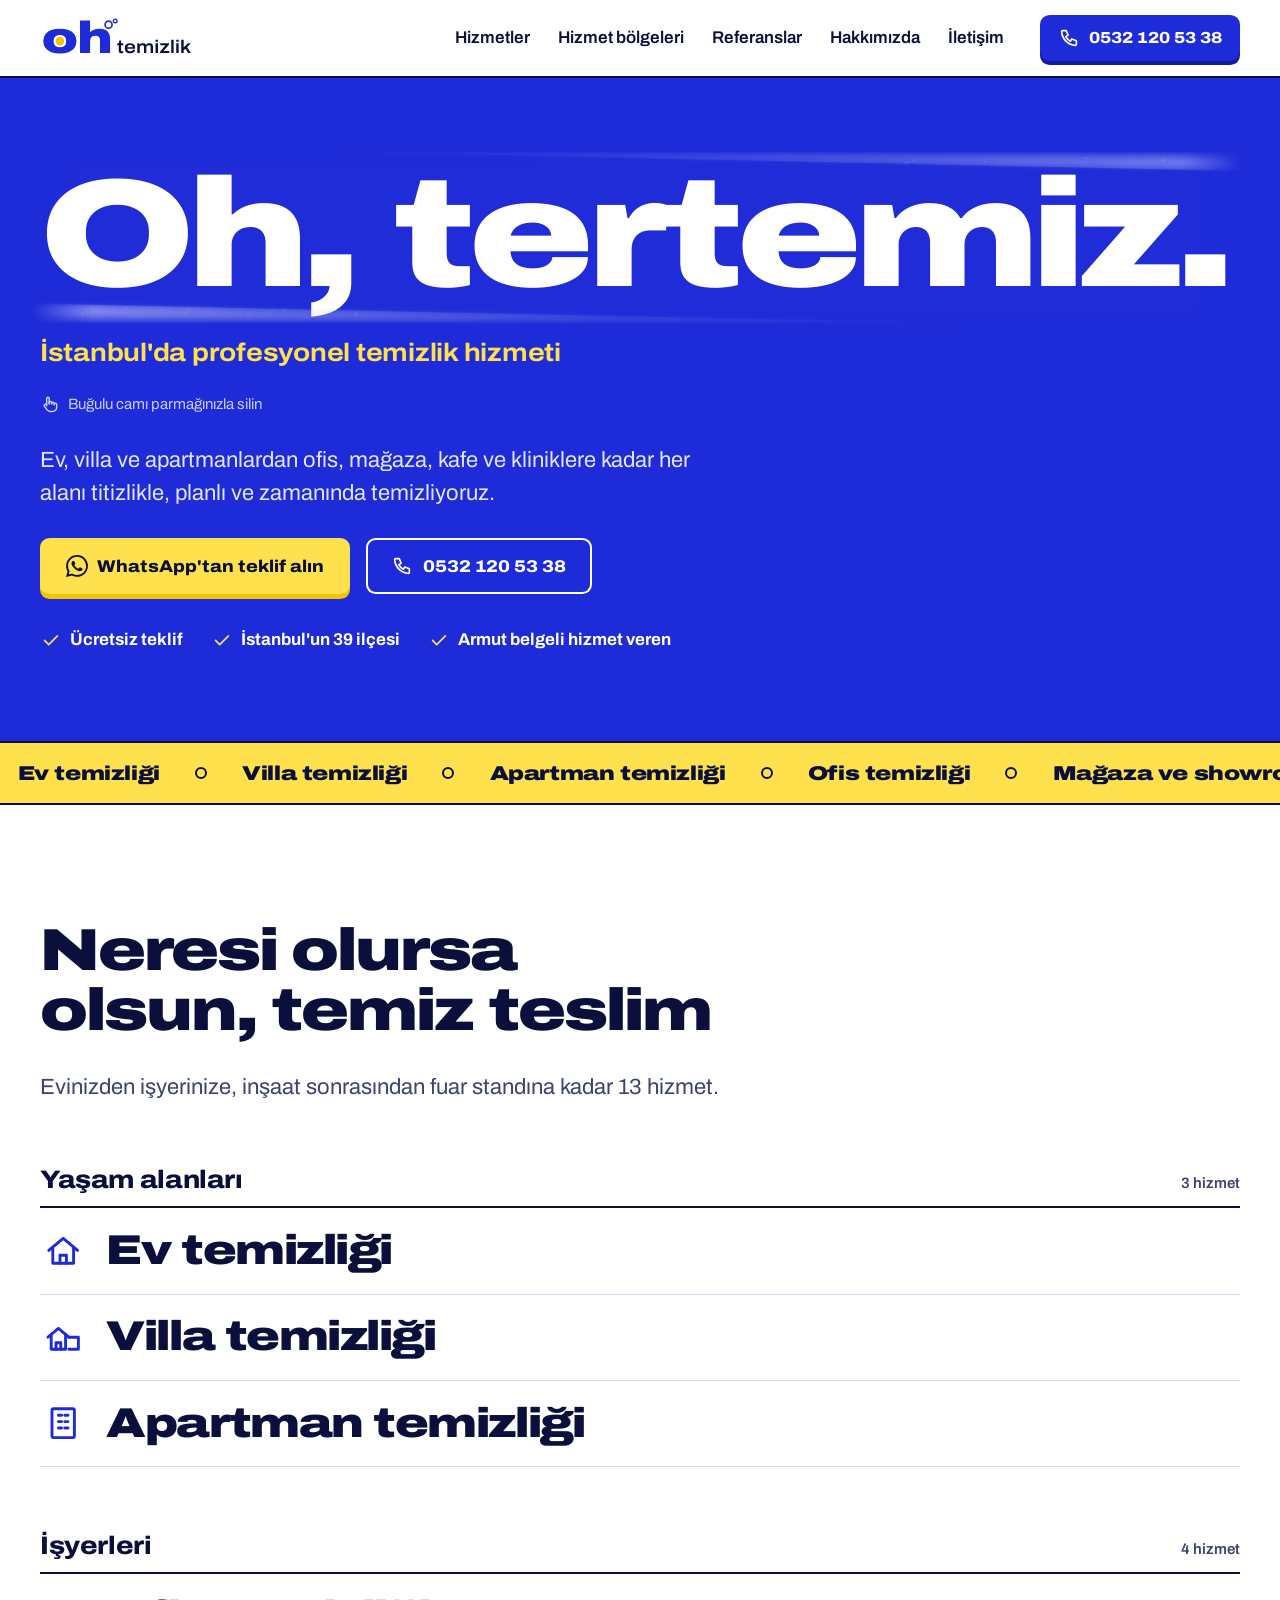
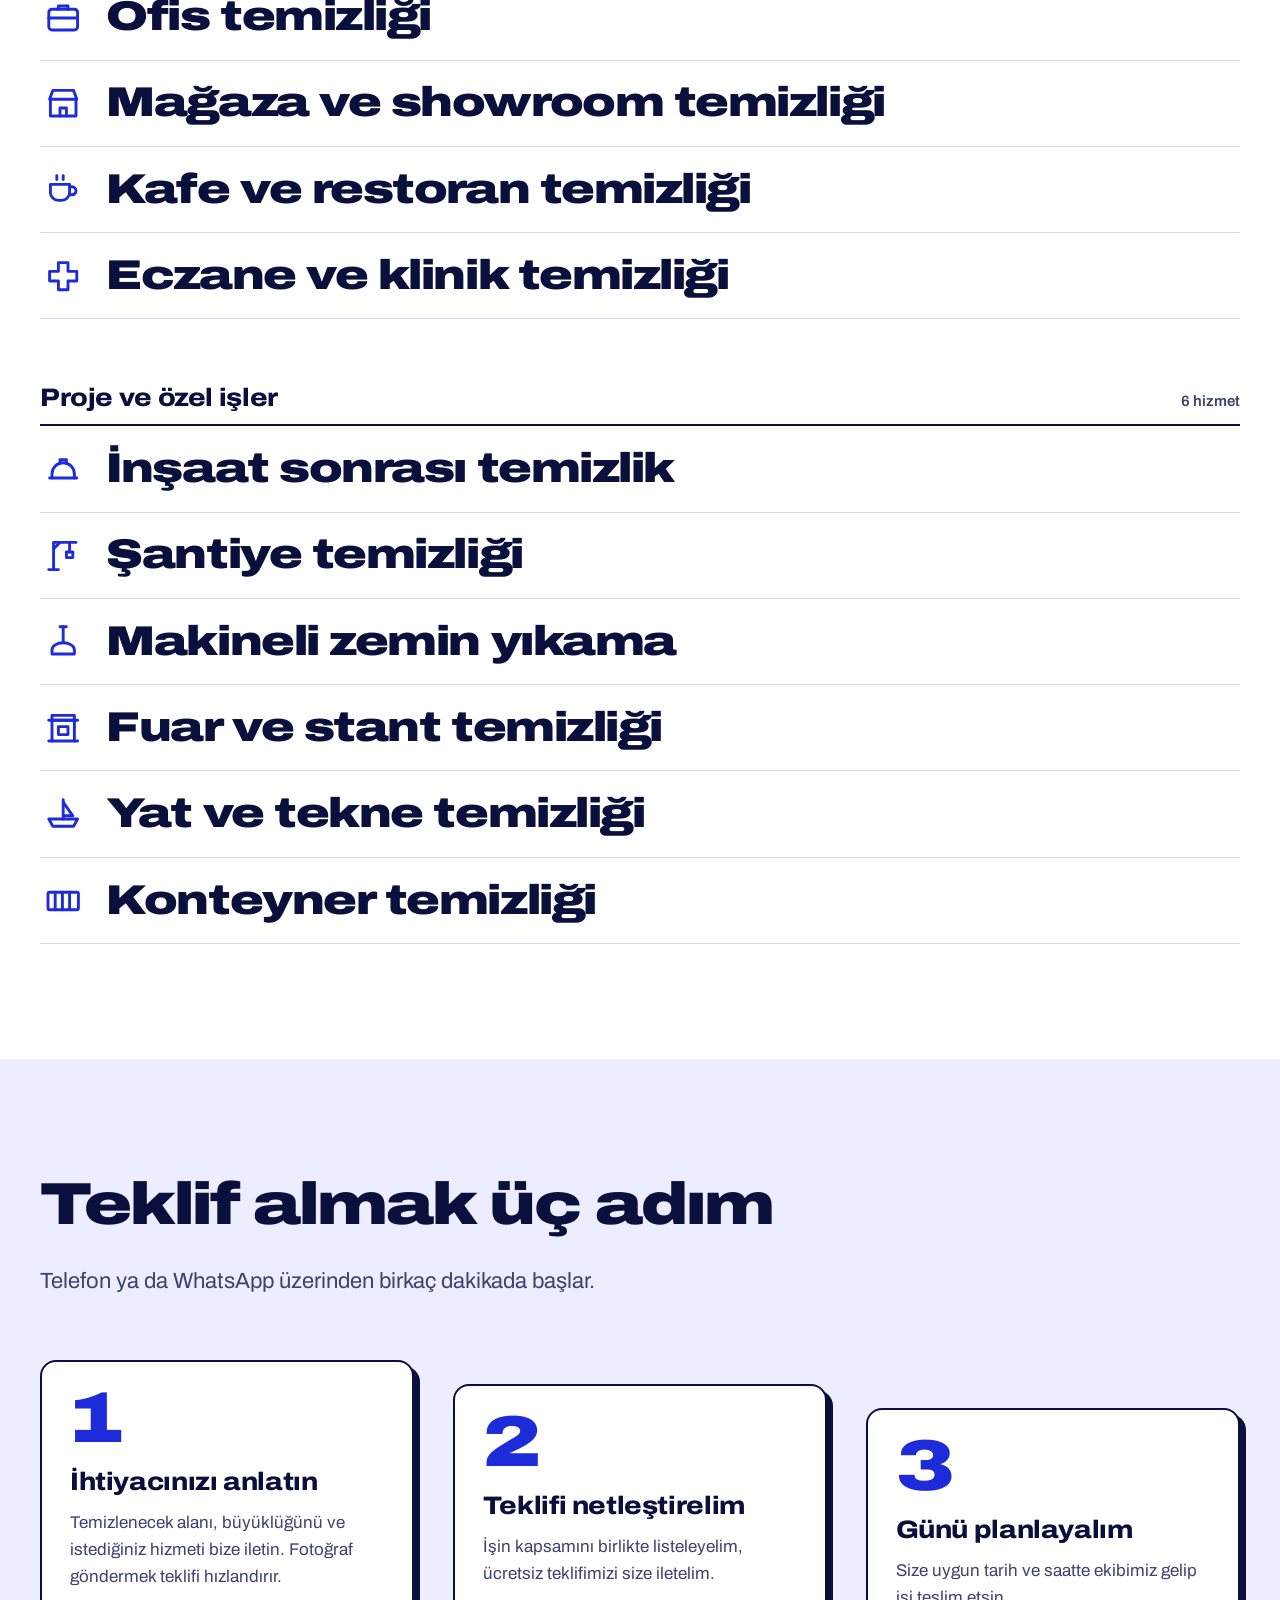
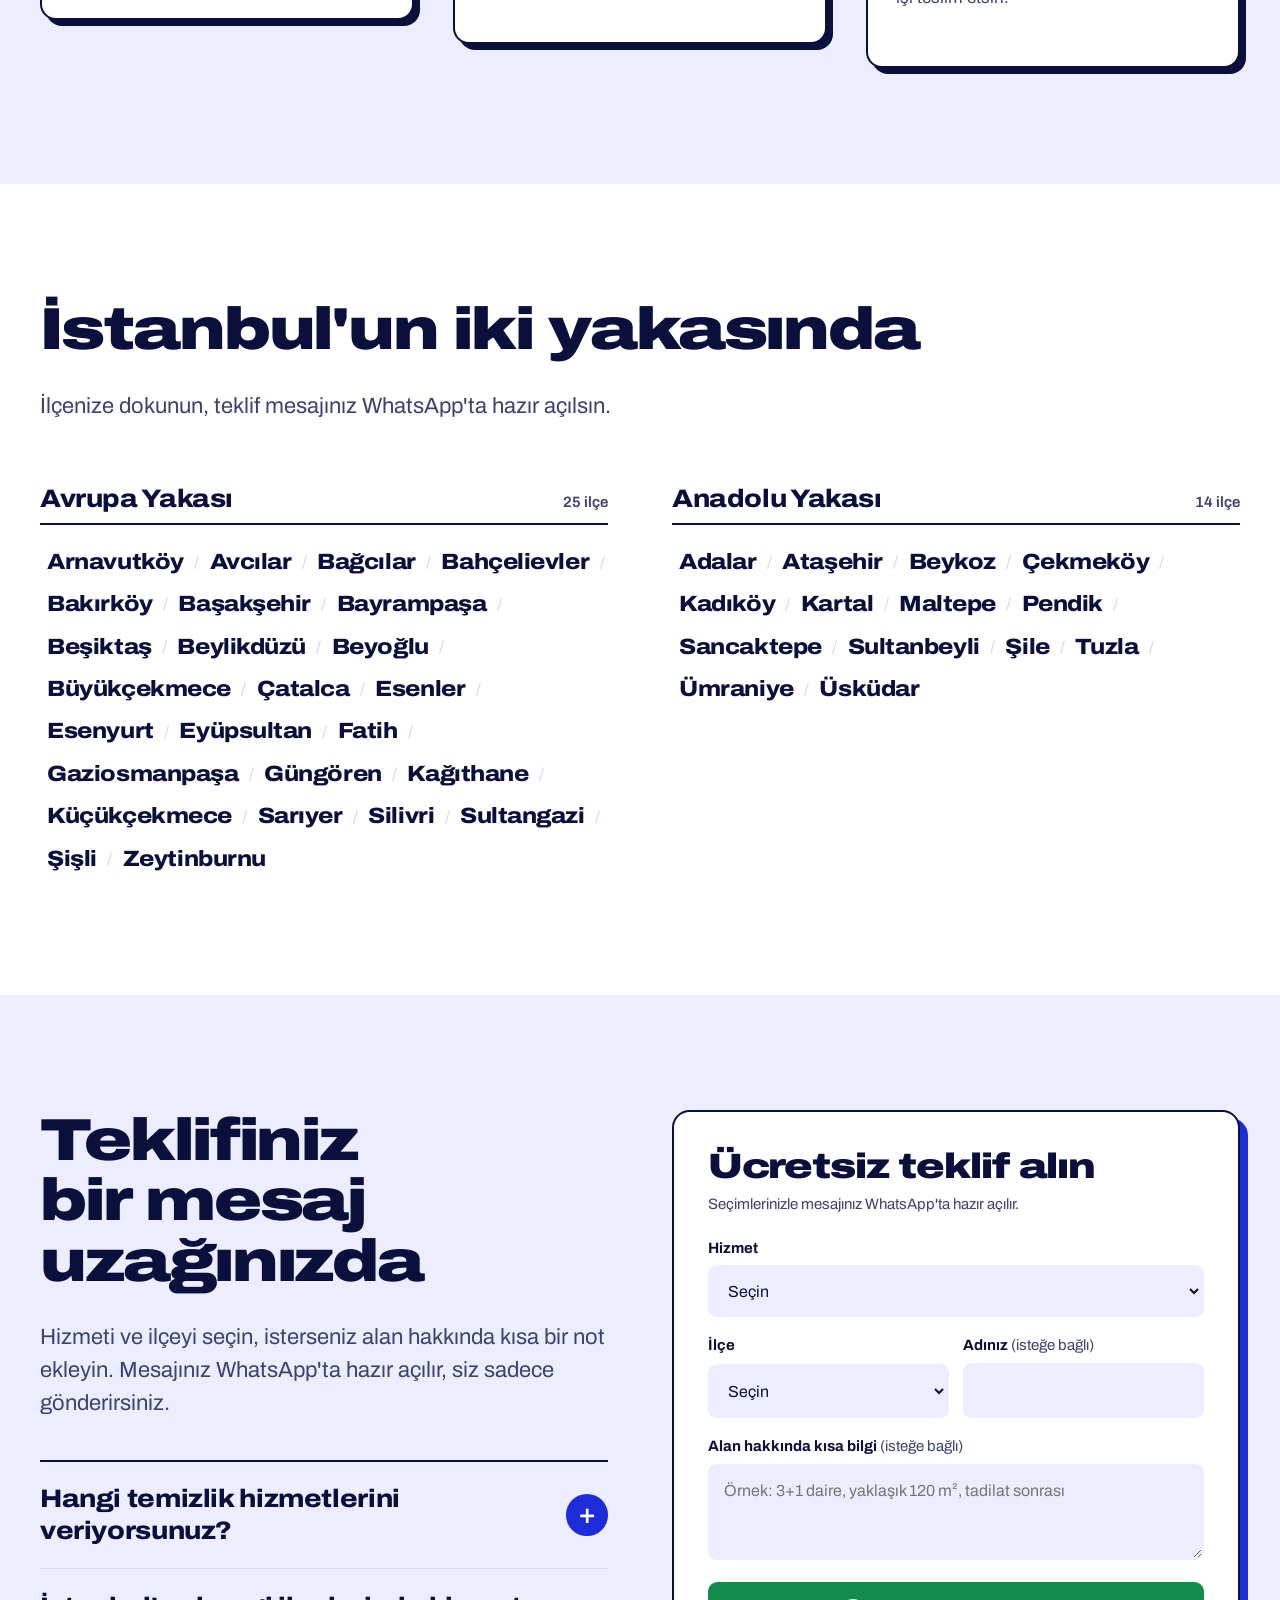
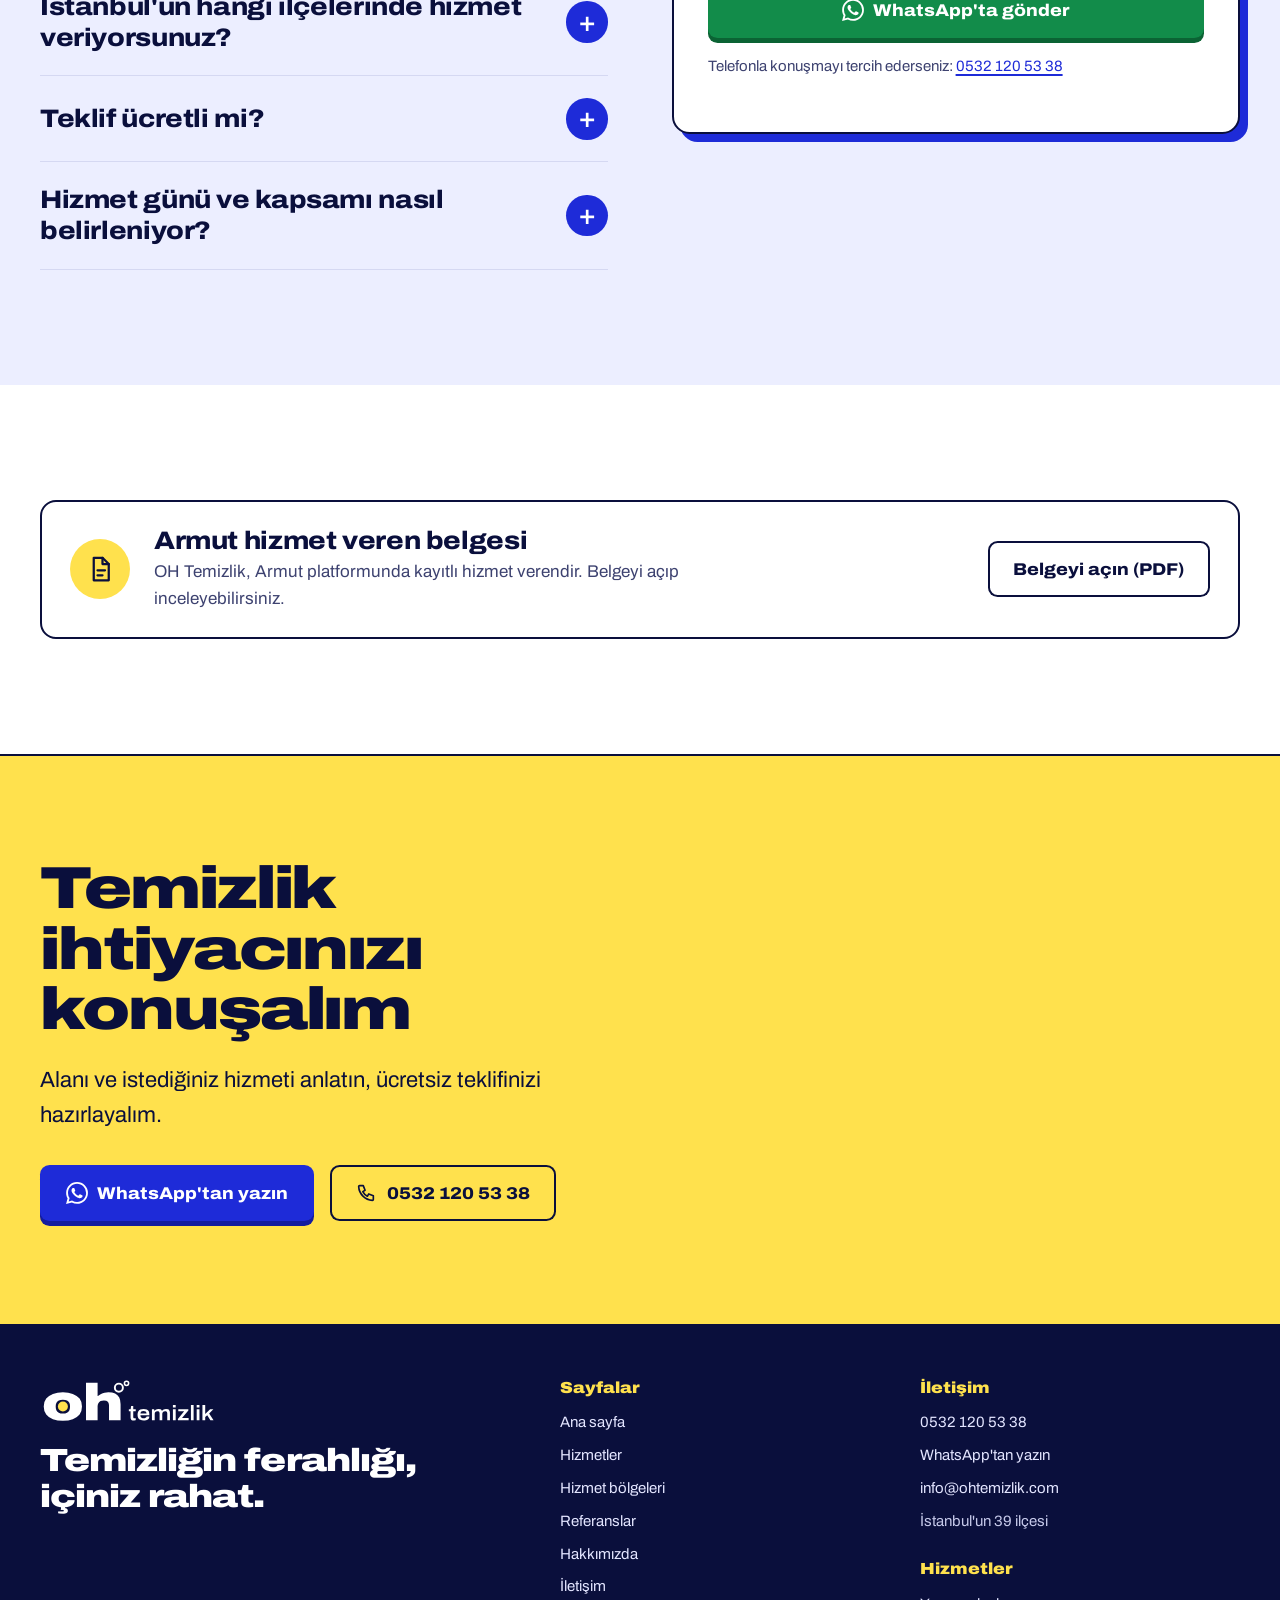
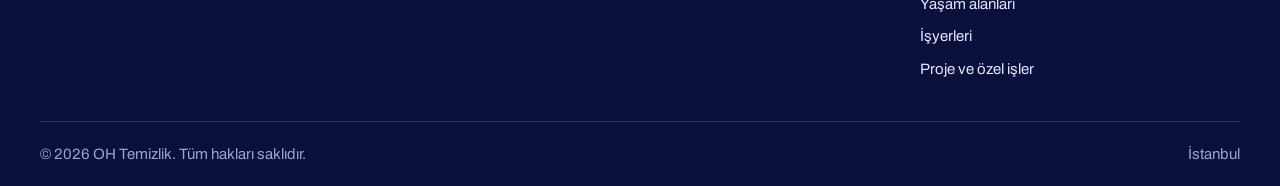
==== commit b610ee0e: "Yeni tasarım: çivit mavisi ve limon renkleri, Archivo yazı tipi, yeni logo, buğulu cam animasyonu Co" ====
--- a/index.html
+++ b/index.html
@@ -6,7 +6,7 @@
 <title>OH Temizlik | İstanbul&#x27;da Profesyonel Temizlik Hizmeti</title>
 <meta name="description" content="İstanbul&#x27;un 39 ilçesinde ev, villa, apartman, ofis, kafe, inşaat sonrası ve proje temizliği. WhatsApp veya telefonla ücretsiz teklif alın.">
 <link rel="canonical" href="https://ohtemizlik.com/">
-<meta name="theme-color" content="#0f6e6a">
+<meta name="theme-color" content="#1e2bd8">
 <link rel="icon" href="/assets/img/favicon.svg" type="image/svg+xml">
 <link rel="icon" href="/assets/img/favicon-32.png" sizes="32x32" type="image/png">
 <link rel="apple-touch-icon" href="/assets/img/apple-touch-icon.png">
@@ -18,9 +18,8 @@
 <meta property="og:url" content="https://ohtemizlik.com/">
 <meta property="og:image" content="https://ohtemizlik.com/assets/img/og-image.png">
 <meta name="twitter:card" content="summary_large_image">
-<link rel="preload" href="/assets/fonts/bricolage.woff2" as="font" type="font/woff2" crossorigin>
-<link rel="preload" href="/assets/fonts/figtree.woff2" as="font" type="font/woff2" crossorigin>
-<link rel="stylesheet" href="/assets/css/style.css?v=1">
+<link rel="preload" href="/assets/fonts/archivo.woff2" as="font" type="font/woff2" crossorigin>
+<link rel="stylesheet" href="/assets/css/style.css?v=2">
 <script type="application/ld+json">{"@context": "https://schema.org", "@type": "LocalBusiness", "@id": "https://ohtemizlik.com/#isletme", "name": "OH Temizlik", "description": "İstanbul genelinde ev, işyeri, inşaat sonrası ve proje temizliği.", "url": "https://ohtemizlik.com/", "telephone": "+905321205338", "email": "info@ohtemizlik.com", "image": "https://ohtemizlik.com/assets/img/og-image.png", "logo": "https://ohtemizlik.com/assets/img/apple-touch-icon.png", "address": {"@type": "PostalAddress", "addressLocality": "İstanbul", "addressCountry": "TR"}, "areaServed": [{"@type": "City", "name": "İstanbul"}, {"@type": "AdministrativeArea", "name": "Arnavutköy, İstanbul"}, {"@type": "AdministrativeArea", "name": "Avcılar, İstanbul"}, {"@type": "AdministrativeArea", "name": "Bağcılar, İstanbul"}, {"@type": "AdministrativeArea", "name": "Bahçelievler, İstanbul"}, {"@type": "AdministrativeArea", "name": "Bakırköy, İstanbul"}, {"@type": "AdministrativeArea", "name": "Başakşehir, İstanbul"}, {"@type": "AdministrativeArea", "name": "Bayrampaşa, İstanbul"}, {"@type": "AdministrativeArea", "name": "Beşiktaş, İstanbul"}, {"@type": "AdministrativeArea", "name": "Beylikdüzü, İstanbul"}, {"@type": "AdministrativeArea", "name": "Beyoğlu, İstanbul"}, {"@type": "AdministrativeArea", "name": "Büyükçekmece, İstanbul"}, {"@type": "AdministrativeArea", "name": "Çatalca, İstanbul"}, {"@type": "AdministrativeArea", "name": "Esenler, İstanbul"}, {"@type": "AdministrativeArea", "name": "Esenyurt, İstanbul"}, {"@type": "AdministrativeArea", "name": "Eyüpsultan, İstanbul"}, {"@type": "AdministrativeArea", "name": "Fatih, İstanbul"}, {"@type": "AdministrativeArea", "name": "Gaziosmanpaşa, İstanbul"}, {"@type": "AdministrativeArea", "name": "Güngören, İstanbul"}, {"@type": "AdministrativeArea", "name": "Kağıthane, İstanbul"}, {"@type": "AdministrativeArea", "name": "Küçükçekmece, İstanbul"}, {"@type": "AdministrativeArea", "name": "Sarıyer, İstanbul"}, {"@type": "AdministrativeArea", "name": "Silivri, İstanbul"}, {"@type": "AdministrativeArea", "name": "Sultangazi, İstanbul"}, {"@type": "AdministrativeArea", "name": "Şişli, İstanbul"}, {"@type": "AdministrativeArea", "name": "Zeytinburnu, İstanbul"}, {"@type": "AdministrativeArea", "name": "Adalar, İstanbul"}, {"@type": "AdministrativeArea", "name": "Ataşehir, İstanbul"}, {"@type": "AdministrativeArea", "name": "Beykoz, İstanbul"}, {"@type": "AdministrativeArea", "name": "Çekmeköy, İstanbul"}, {"@type": "AdministrativeArea", "name": "Kadıköy, İstanbul"}, {"@type": "AdministrativeArea", "name": "Kartal, İstanbul"}, {"@type": "AdministrativeArea", "name": "Maltepe, İstanbul"}, {"@type": "AdministrativeArea", "name": "Pendik, İstanbul"}, {"@type": "AdministrativeArea", "name": "Sancaktepe, İstanbul"}, {"@type": "AdministrativeArea", "name": "Sultanbeyli, İstanbul"}, {"@type": "AdministrativeArea", "name": "Şile, İstanbul"}, {"@type": "AdministrativeArea", "name": "Tuzla, İstanbul"}, {"@type": "AdministrativeArea", "name": "Ümraniye, İstanbul"}, {"@type": "AdministrativeArea", "name": "Üsküdar, İstanbul"}], "hasOfferCatalog": {"@type": "OfferCatalog", "name": "Temizlik hizmetleri", "itemListElement": [{"@type": "Offer", "itemOffered": {"@type": "Service", "name": "Ev temizliği", "description": "Odalar, mutfak, banyo ve ortak yaşam alanlarının baştan sona temizliği."}}, {"@type": "Offer", "itemOffered": {"@type": "Service", "name": "Villa temizliği", "description": "Çok katlı ve geniş yaşam alanları için ekip olarak planlanan temizlik."}}, {"@type": "Offer", "itemOffered": {"@type": "Service", "name": "Apartman temizliği", "description": "Bina girişleri, merdivenler ve ortak alanlar için düzenli temizlik."}}, {"@type": "Offer", "itemOffered": {"@type": "Service", "name": "Ofis temizliği", "description": "Çalışma alanları, toplantı odaları, mutfak ve ıslak hacimlerin temizliği."}}, {"@type": "Offer", "itemOffered": {"@type": "Service", "name": "Mağaza ve showroom temizliği", "description": "Müşterinin gördüğü her yüzeyin parlak ve düzenli kalması için."}}, {"@type": "Offer", "itemOffered": {"@type": "Service", "name": "Kafe ve restoran temizliği", "description": "Salon, mutfak, cam ve zemin temizliği tek ekipten."}}, {"@type": "Offer", "itemOffered": {"@type": "Service", "name": "Eczane ve klinik temizliği", "description": "Hijyenin öncelikli olduğu alanlarda özenli yüzey ve zemin temizliği."}}, {"@type": "Offer", "itemOffered": {"@type": "Service", "name": "İnşaat sonrası temizlik", "description": "Tadilat ya da inşaat bitiminde alanı oturulabilir ve kullanılabilir hale getirme."}}, {"@type": "Offer", "itemOffered": {"@type": "Service", "name": "Şantiye temizliği", "description": "Devam eden projelerde ara temizlik ve teslim öncesi toplu temizlik."}}, {"@type": "Offer", "itemOffered": {"@type": "Service", "name": "Makineli zemin yıkama", "description": "Geniş zeminler için makineyle yıkama ve kurulama."}}, {"@type": "Offer", "itemOffered": {"@type": "Service", "name": "Fuar ve stant temizliği", "description": "Kurulum sonrası, fuar süresince ve söküm sonrasında stant temizliği."}}, {"@type": "Offer", "itemOffered": {"@type": "Service", "name": "Yat ve tekne temizliği", "description": "Güverte, kabin ve iç mekânlar için temizlik."}}, {"@type": "Offer", "itemOffered": {"@type": "Service", "name": "Konteyner temizliği", "description": "Yaşam ve ofis konteynerlerinin iç ve dış temizliği."}}]}}</script>
 <script type="application/ld+json">{"@context": "https://schema.org", "@type": "FAQPage", "mainEntity": [{"@type": "Question", "name": "Hangi temizlik hizmetlerini veriyorsunuz?", "acceptedAnswer": {"@type": "Answer", "text": "Ev, villa, apartman, ofis, mağaza, kafe, restoran, eczane ve klinik temizliği yapıyoruz. Bunlara ek olarak inşaat sonrası, şantiye, fuar ve stant, yat ve tekne, konteyner temizliği ile makineli zemin yıkama hizmeti veriyoruz."}}, {"@type": "Question", "name": "İstanbul'un hangi ilçelerinde hizmet veriyorsunuz?", "acceptedAnswer": {"@type": "Answer", "text": "Avrupa ve Anadolu yakasındaki 39 ilçenin tamamında hizmet veriyoruz. Adresinizi paylaştığınızda ekip ve tarih planlamasını buna göre yapıyoruz."}}, {"@type": "Question", "name": "Teklif ücretli mi?", "acceptedAnswer": {"@type": "Answer", "text": "Hayır, teklif ücretsizdir. Alanı, büyüklüğü ve istediğiniz hizmeti telefonla ya da WhatsApp'tan anlatmanız yeterli. Gerekirse fotoğraf veya video göndererek teklifi netleştirebilirsiniz."}}, {"@type": "Question", "name": "Hizmet günü ve kapsamı nasıl belirleniyor?", "acceptedAnswer": {"@type": "Answer", "text": "İhtiyacınızı ve alanın özelliklerini konuştuktan sonra yapılacak işleri birlikte listeliyoruz. Tarihi ve saati size uygun zamana göre planlıyoruz."}}]}</script>
 </head>
@@ -28,7 +27,7 @@
 <a class="skip" href="#icerik">İçeriğe geç</a>
 <header class="site-header">
   <div class="wrap header-inner">
-    <a class="brand" href="/" aria-label="OH Temizlik ana sayfa"><svg viewBox="0 0 48 48" aria-hidden="true"><rect width="48" height="48" rx="13" fill="#0f6e6a"/><path d="M11 24c5 10 21 10 26 0" fill="none" stroke="#fff" stroke-width="4.5" stroke-linecap="round"/><path d="M33 8.5l1.6 4 4 1.6-4 1.6-1.6 4-1.6-4-4-1.6 4-1.6Z" fill="#f4c84a"/><path d="M15 13.5l.9 2.2 2.2.9-2.2.9-.9 2.2-.9-2.2-2.2-.9 2.2-.9Z" fill="#f4c84a"/></svg><span class="brand-name">OH Temizlik<small>İstanbul temizlik hizmetleri</small></span></a>
+    <a class="brand" href="/" aria-label="OH Temizlik ana sayfa"><svg class="logo" viewBox="-2 0 184 48" role="img" aria-label="OH Temizlik"><path class="l-oh" d="M21.9 42.6Q16 42.6 11.5 41Q7 39.4 4.5 36.1Q1.9 32.8 1.9 27.7Q1.9 22.7 4.5 19.4Q7 16.1 11.5 14.5Q16 12.8 21.9 12.8Q27.8 12.8 32.2 14.5Q36.7 16.1 39.3 19.4Q41.8 22.7 41.8 27.7Q41.8 32.8 39.3 36.1Q36.7 39.4 32.2 41Q27.8 42.6 21.9 42.6ZM21.9 35Q24.5 35 26.2 34.1Q27.8 33.2 28.6 31.7Q29.3 30.1 29.3 28.3V27.2Q29.3 25.4 28.6 23.8Q27.8 22.3 26.2 21.4Q24.5 20.5 21.9 20.5Q19.2 20.5 17.6 21.4Q15.9 22.3 15.2 23.8Q14.4 25.4 14.4 27.2V28.3Q14.4 30.1 15.2 31.7Q15.9 33.2 17.6 34.1Q19.2 35 21.9 35Z M46 42V2.9H58.1V16.8H58.5Q60 15.4 61.7 14.5Q63.4 13.6 65.4 13.2Q67.3 12.8 69.3 12.8Q73.6 12.8 76.4 14.2Q79.2 15.6 80.7 18.3Q82.1 21.1 82.1 25.2V42H70V26.6Q70 25.5 69.7 24.5Q69.4 23.5 68.7 22.8Q68.1 22.1 67.1 21.7Q66.1 21.3 64.7 21.3Q62.7 21.3 61.2 22Q59.8 22.8 58.9 24.2Q58.1 25.6 58.1 27.4V42Z"/><circle class="l-lemon" cx="21.9" cy="27.7" r="5.2"/><path class="l-tm" d="M95.7 42.3Q94.5 42.3 93.8 41.9Q93.1 41.5 92.8 40.7Q92.5 40 92.5 38.9V32.7H90.7V30.4H92.6L93.1 27.1H95.3V30.4H97.9V32.7H95.3V38.7Q95.3 39.3 95.6 39.7Q95.9 40 96.6 40H97.9V41.9Q97.6 42 97.2 42.1Q96.8 42.2 96.4 42.2Q96 42.3 95.7 42.3Z M106.2 42.3Q104.1 42.3 102.7 41.6Q101.3 41 100.5 39.6Q99.8 38.3 99.8 36.2Q99.8 34.1 100.5 32.8Q101.3 31.5 102.7 30.8Q104.1 30.2 106.1 30.2Q108.1 30.2 109.4 30.8Q110.8 31.4 111.5 32.7Q112.1 34 112.1 36V36.9H102.8Q102.8 38 103.2 38.7Q103.6 39.4 104.4 39.7Q105.1 40 106.2 40Q106.7 40 107.2 39.9Q107.7 39.8 108.2 39.5Q108.6 39.3 108.9 38.9Q109.2 38.5 109.2 38H112.1Q112.1 39 111.7 39.8Q111.3 40.6 110.5 41.1Q109.7 41.7 108.6 42Q107.5 42.3 106.2 42.3ZM102.8 35H109.1Q109.1 34.3 108.9 33.8Q108.7 33.3 108.3 33Q107.9 32.7 107.3 32.5Q106.8 32.4 106.1 32.4Q105.1 32.4 104.4 32.7Q103.7 33 103.3 33.5Q102.9 34.1 102.8 35Z M114.8 42V30.4H117.1L117.4 32.2H117.5Q118 31.5 118.7 31Q119.3 30.6 120 30.4Q120.8 30.2 121.6 30.2Q122.9 30.2 123.8 30.6Q124.7 31.1 125.2 32.2H125.4Q125.9 31.5 126.5 31Q127.2 30.6 128 30.4Q128.7 30.2 129.5 30.2Q130.8 30.2 131.7 30.6Q132.6 31 133.1 32Q133.6 32.9 133.6 34.4V42H130.8V35Q130.8 34.3 130.6 33.8Q130.4 33.4 130.2 33.1Q129.9 32.8 129.4 32.7Q129 32.6 128.5 32.6Q127.7 32.6 127.1 33Q126.4 33.4 126 34Q125.6 34.7 125.6 35.5V42H122.8V35Q122.8 34.3 122.6 33.8Q122.5 33.4 122.2 33.1Q121.9 32.8 121.5 32.7Q121.1 32.6 120.5 32.6Q119.8 32.6 119.1 33Q118.4 33.4 118 34Q117.7 34.7 117.7 35.5V42Z M136.7 28.6V26.1H139.6V28.6ZM136.7 42V30.4H139.6V42Z M141.9 42V40.7L148.4 32.7H142.3V30.4H152.8V31.7L146.2 39.7H153.1V42Z M155.5 42V26.1H158.3V42Z M161.5 28.6V26.1H164.4V28.6ZM161.5 42V30.4H164.4V42Z M167.5 42V26.1H170.4V35.5L175.5 30.4H178.9L174.5 35L179.1 42H175.8L172.5 36.9L170.4 38.7V42Z"/><circle class="l-b1" cx="80.3" cy="8" r="4.2"/><circle class="l-b2" cx="88.3" cy="3.5" r="2.2"/></svg></a>
     <button class="menu-toggle" type="button" aria-expanded="false" aria-controls="site-nav" aria-label="Menüyü aç"><svg viewBox="0 0 24 24" fill="none" stroke="currentColor" stroke-width="1.8" stroke-linecap="round" stroke-linejoin="round" aria-hidden="true"><path d="M4 7h16M4 12h16M4 17h16"/></svg></button>
     <nav class="nav" id="site-nav" aria-label="Ana menü">
       <ul>
@@ -39,109 +38,71 @@
 <li><a href="/iletisim.html">İletişim</a></li>
       </ul>
     </nav>
-    <a class="btn btn-primary header-call" href="tel:+905321205338"><svg viewBox="0 0 24 24" fill="none" stroke="currentColor" stroke-width="1.8" stroke-linecap="round" stroke-linejoin="round" aria-hidden="true"><path d="M5 4h4l2 5-2.5 1.5a11 11 0 0 0 5 5L15 13l5 2v4a1 1 0 0 1-1 1A16 16 0 0 1 4 5a1 1 0 0 1 1-1Z"/></svg>0532 120 53 38</a>
+    <a class="btn btn-civit header-call" href="tel:+905321205338"><svg viewBox="0 0 24 24" fill="none" stroke="currentColor" stroke-width="1.8" stroke-linecap="round" stroke-linejoin="round" aria-hidden="true"><path d="M5 4h4l2 5-2.5 1.5a11 11 0 0 0 5 5L15 13l5 2v4a1 1 0 0 1-1 1A16 16 0 0 1 4 5a1 1 0 0 1 1-1Z"/></svg>0532 120 53 38</a>
   </div>
 </header>
 <main id="icerik">
 <section class="hero">
-  <svg class="hero-wipe" viewBox="0 0 1440 720" preserveAspectRatio="xMidYMid slice" aria-hidden="true">
-    <path d="M-120 520 C 260 160, 620 120, 900 300 S 1380 520, 1600 180"/>
-  </svg>
   <div class="wrap hero-inner">
-    <div>
-      <h1>İstanbul'da profesyonel ve güvenilir temizlik</h1>
-      <p class="lead">Ev, villa ve apartmanlardan ofis, mağaza, kafe ve kliniklere kadar her alan için titiz, planlı ve zamanında temizlik.</p>
-      <div class="btn-row">
-        <a class="btn btn-wa" href="https://wa.me/905321205338?text=Merhaba%2C%20temizlik%20hizmeti%20i%C3%A7in%20teklif%20almak%20istiyorum." target="_blank" rel="noopener"><svg viewBox="0 0 24 24" fill="currentColor" aria-hidden="true"><path d="M17.47 14.38c-.3-.15-1.76-.87-2.03-.97-.27-.1-.47-.15-.67.15-.2.3-.77.97-.94 1.16-.17.2-.35.22-.64.08-.3-.15-1.26-.46-2.39-1.48-.88-.79-1.48-1.76-1.65-2.06-.17-.3-.02-.46.13-.6.13-.14.3-.35.45-.52.15-.18.2-.3.3-.5.1-.2.05-.37-.03-.52-.07-.15-.67-1.61-.91-2.2-.25-.58-.49-.5-.67-.51h-.57c-.2 0-.52.07-.79.37-.27.3-1.04 1.02-1.04 2.48 0 1.46 1.07 2.88 1.21 3.07.15.2 2.1 3.2 5.08 4.49.71.3 1.26.49 1.7.63.71.22 1.36.19 1.87.12.57-.09 1.76-.72 2-1.41.25-.7.25-1.29.18-1.42-.08-.12-.27-.2-.57-.34m-5.42 7.4h-.01a9.87 9.87 0 0 1-5.03-1.38l-.36-.21-3.74.98 1-3.65-.24-.37a9.86 9.86 0 0 1-1.51-5.26c0-5.45 4.44-9.88 9.89-9.88 2.64 0 5.12 1.03 6.99 2.9a9.83 9.83 0 0 1 2.89 6.99c0 5.45-4.44 9.88-9.88 9.88m8.41-18.3A11.82 11.82 0 0 0 12.05 0C5.5 0 .16 5.34.16 11.89c0 2.1.55 4.14 1.59 5.95L.06 24l6.3-1.65a11.88 11.88 0 0 0 5.68 1.45h.01c6.55 0 11.89-5.34 11.89-11.89a11.82 11.82 0 0 0-3.48-8.41Z"/></svg>WhatsApp'tan teklif alın</a>
-        <a class="btn btn-ghost" href="tel:+905321205338"><svg viewBox="0 0 24 24" fill="none" stroke="currentColor" stroke-width="1.8" stroke-linecap="round" stroke-linejoin="round" aria-hidden="true"><path d="M5 4h4l2 5-2.5 1.5a11 11 0 0 0 5 5L15 13l5 2v4a1 1 0 0 1-1 1A16 16 0 0 1 4 5a1 1 0 0 1 1-1Z"/></svg>Hemen arayın</a>
-      </div>
-      <ul class="hero-points">
-        <li><svg viewBox="0 0 24 24" fill="none" stroke="currentColor" stroke-width="1.8" stroke-linecap="round" stroke-linejoin="round" aria-hidden="true"><path d="M5 12.5l4.5 4.5L19 7.5"/></svg>Ücretsiz teklif</li>
-        <li><svg viewBox="0 0 24 24" fill="none" stroke="currentColor" stroke-width="1.8" stroke-linecap="round" stroke-linejoin="round" aria-hidden="true"><path d="M5 12.5l4.5 4.5L19 7.5"/></svg>İstanbul'un 39 ilçesi</li>
-        <li><svg viewBox="0 0 24 24" fill="none" stroke="currentColor" stroke-width="1.8" stroke-linecap="round" stroke-linejoin="round" aria-hidden="true"><path d="M5 12.5l4.5 4.5L19 7.5"/></svg>Armut belgeli hizmet veren</li>
-      </ul>
-    </div>
-    <form class="quote" data-quote id="teklif" novalidate>
-  <h2>Ücretsiz teklif alın</h2>
-  <p>Bilgileri seçin, mesajınız WhatsApp'ta hazır açılsın.</p>
-  <p class="form-error" role="alert"></p>
-  <div class="field">
-    <label for="teklif-hizmet">Hizmet</label>
-    <select id="teklif-hizmet" name="hizmet" required>
-      <option value="">Seçin</option>
-      <optgroup label="Yaşam alanları"><option value="Ev temizliği">Ev temizliği</option><option value="Villa temizliği">Villa temizliği</option><option value="Apartman temizliği">Apartman temizliği</option></optgroup>
-<optgroup label="İşyerleri"><option value="Ofis temizliği">Ofis temizliği</option><option value="Mağaza ve showroom temizliği">Mağaza ve showroom temizliği</option><option value="Kafe ve restoran temizliği">Kafe ve restoran temizliği</option><option value="Eczane ve klinik temizliği">Eczane ve klinik temizliği</option></optgroup>
-<optgroup label="Proje ve özel işler"><option value="İnşaat sonrası temizlik">İnşaat sonrası temizlik</option><option value="Şantiye temizliği">Şantiye temizliği</option><option value="Makineli zemin yıkama">Makineli zemin yıkama</option><option value="Fuar ve stant temizliği">Fuar ve stant temizliği</option><option value="Yat ve tekne temizliği">Yat ve tekne temizliği</option><option value="Konteyner temizliği">Konteyner temizliği</option></optgroup>
-      <option>Diğer</option>
-    </select>
-  </div>
-  <div class="field-row">
-    <div class="field">
-      <label for="teklif-ilce">İlçe</label>
-      <select id="teklif-ilce" name="ilce" required>
-        <option value="">Seçin</option>
-        <optgroup label="Avrupa Yakası"><option>Arnavutköy</option><option>Avcılar</option><option>Bağcılar</option><option>Bahçelievler</option><option>Bakırköy</option><option>Başakşehir</option><option>Bayrampaşa</option><option>Beşiktaş</option><option>Beylikdüzü</option><option>Beyoğlu</option><option>Büyükçekmece</option><option>Çatalca</option><option>Esenler</option><option>Esenyurt</option><option>Eyüpsultan</option><option>Fatih</option><option>Gaziosmanpaşa</option><option>Güngören</option><option>Kağıthane</option><option>Küçükçekmece</option><option>Sarıyer</option><option>Silivri</option><option>Sultangazi</option><option>Şişli</option><option>Zeytinburnu</option></optgroup><optgroup label="Anadolu Yakası"><option>Adalar</option><option>Ataşehir</option><option>Beykoz</option><option>Çekmeköy</option><option>Kadıköy</option><option>Kartal</option><option>Maltepe</option><option>Pendik</option><option>Sancaktepe</option><option>Sultanbeyli</option><option>Şile</option><option>Tuzla</option><option>Ümraniye</option><option>Üsküdar</option></optgroup>
-      </select>
-    </div>
-    <div class="field">
-      <label for="teklif-ad">Adınız <span class="opt">(isteğe bağlı)</span></label>
-      <input id="teklif-ad" name="ad" type="text" autocomplete="name">
-    </div>
-  </div>
-  <div class="field">
-    <label for="teklif-not">Alan hakkında kısa bilgi <span class="opt">(isteğe bağlı)</span></label>
-    <textarea id="teklif-not" name="not" placeholder="Örnek: 3+1 daire, yaklaşık 120 m², tadilat sonrası"></textarea>
-  </div>
-  <button class="btn btn-wa" type="submit"><svg viewBox="0 0 24 24" fill="currentColor" aria-hidden="true"><path d="M17.47 14.38c-.3-.15-1.76-.87-2.03-.97-.27-.1-.47-.15-.67.15-.2.3-.77.97-.94 1.16-.17.2-.35.22-.64.08-.3-.15-1.26-.46-2.39-1.48-.88-.79-1.48-1.76-1.65-2.06-.17-.3-.02-.46.13-.6.13-.14.3-.35.45-.52.15-.18.2-.3.3-.5.1-.2.05-.37-.03-.52-.07-.15-.67-1.61-.91-2.2-.25-.58-.49-.5-.67-.51h-.57c-.2 0-.52.07-.79.37-.27.3-1.04 1.02-1.04 2.48 0 1.46 1.07 2.88 1.21 3.07.15.2 2.1 3.2 5.08 4.49.71.3 1.26.49 1.7.63.71.22 1.36.19 1.87.12.57-.09 1.76-.72 2-1.41.25-.7.25-1.29.18-1.42-.08-.12-.27-.2-.57-.34m-5.42 7.4h-.01a9.87 9.87 0 0 1-5.03-1.38l-.36-.21-3.74.98 1-3.65-.24-.37a9.86 9.86 0 0 1-1.51-5.26c0-5.45 4.44-9.88 9.89-9.88 2.64 0 5.12 1.03 6.99 2.9a9.83 9.83 0 0 1 2.89 6.99c0 5.45-4.44 9.88-9.88 9.88m8.41-18.3A11.82 11.82 0 0 0 12.05 0C5.5 0 .16 5.34.16 11.89c0 2.1.55 4.14 1.59 5.95L.06 24l6.3-1.65a11.88 11.88 0 0 0 5.68 1.45h.01c6.55 0 11.89-5.34 11.89-11.89a11.82 11.82 0 0 0-3.48-8.41Z"/></svg>WhatsApp'ta gönder</button>
-  <p class="form-note">Telefonla konuşmayı tercih ederseniz: <a href="tel:+905321205338">0532 120 53 38</a></p>
-</form>
-  </div>
-</section>
+    <h1>
+      <span class="glass" data-glass><span class="mega">Oh, tertemiz.</span></span>
+      <span class="h1-sub">İstanbul'da profesyonel temizlik hizmeti</span>
+    </h1>
+    <p class="glass-hint"><svg viewBox="0 0 24 24" fill="none" stroke="currentColor" stroke-width="1.8" stroke-linecap="round" stroke-linejoin="round" aria-hidden="true"><path d="M8 13V5.5a1.5 1.5 0 0 1 3 0V12"/><path d="M11 11.5v-1a1.5 1.5 0 0 1 3 0V12"/><path d="M14 11.5a1.5 1.5 0 0 1 3 0V13"/><path d="M17 12.5a1.5 1.5 0 0 1 3 0V16a5 5 0 0 1-5 5h-2.5a5 5 0 0 1-4-2l-3.3-4.4a1.5 1.5 0 0 1 2.3-1.9L8 14"/></svg>Buğulu camı parmağınızla silin</p>
+    <p class="lead">Ev, villa ve apartmanlardan ofis, mağaza, kafe ve kliniklere kadar her alanı titizlikle, planlı ve zamanında temizliyoruz.</p>
+    <div class="btn-row">
+      <a class="btn btn-lemon" href="https://wa.me/905321205338?text=Merhaba%2C%20temizlik%20hizmeti%20i%C3%A7in%20teklif%20almak%20istiyorum." target="_blank" rel="noopener"><svg viewBox="0 0 24 24" fill="currentColor" aria-hidden="true"><path d="M17.47 14.38c-.3-.15-1.76-.87-2.03-.97-.27-.1-.47-.15-.67.15-.2.3-.77.97-.94 1.16-.17.2-.35.22-.64.08-.3-.15-1.26-.46-2.39-1.48-.88-.79-1.48-1.76-1.65-2.06-.17-.3-.02-.46.13-.6.13-.14.3-.35.45-.52.15-.18.2-.3.3-.5.1-.2.05-.37-.03-.52-.07-.15-.67-1.61-.91-2.2-.25-.58-.49-.5-.67-.51h-.57c-.2 0-.52.07-.79.37-.27.3-1.04 1.02-1.04 2.48 0 1.46 1.07 2.88 1.21 3.07.15.2 2.1 3.2 5.08 4.49.71.3 1.26.49 1.7.63.71.22 1.36.19 1.87.12.57-.09 1.76-.72 2-1.41.25-.7.25-1.29.18-1.42-.08-.12-.27-.2-.57-.34m-5.42 7.4h-.01a9.87 9.87 0 0 1-5.03-1.38l-.36-.21-3.74.98 1-3.65-.24-.37a9.86 9.86 0 0 1-1.51-5.26c0-5.45 4.44-9.88 9.89-9.88 2.64 0 5.12 1.03 6.99 2.9a9.83 9.83 0 0 1 2.89 6.99c0 5.45-4.44 9.88-9.88 9.88m8.41-18.3A11.82 11.82 0 0 0 12.05 0C5.5 0 .16 5.34.16 11.89c0 2.1.55 4.14 1.59 5.95L.06 24l6.3-1.65a11.88 11.88 0 0 0 5.68 1.45h.01c6.55 0 11.89-5.34 11.89-11.89a11.82 11.82 0 0 0-3.48-8.41Z"/></svg>WhatsApp'tan teklif alın</a>
+      <a class="btn btn-line" href="tel:+905321205338"><svg viewBox="0 0 24 24" fill="none" stroke="currentColor" stroke-width="1.8" stroke-linecap="round" stroke-linejoin="round" aria-hidden="true"><path d="M5 4h4l2 5-2.5 1.5a11 11 0 0 0 5 5L15 13l5 2v4a1 1 0 0 1-1 1A16 16 0 0 1 4 5a1 1 0 0 1 1-1Z"/></svg>0532 120 53 38</a>
+    </div>
+    <ul class="hero-facts">
+      <li><svg viewBox="0 0 24 24" fill="none" stroke="currentColor" stroke-width="1.8" stroke-linecap="round" stroke-linejoin="round" aria-hidden="true"><path d="M5 12.5l4.5 4.5L19 7.5"/></svg>Ücretsiz teklif</li>
+      <li><svg viewBox="0 0 24 24" fill="none" stroke="currentColor" stroke-width="1.8" stroke-linecap="round" stroke-linejoin="round" aria-hidden="true"><path d="M5 12.5l4.5 4.5L19 7.5"/></svg>İstanbul'un 39 ilçesi</li>
+      <li><svg viewBox="0 0 24 24" fill="none" stroke="currentColor" stroke-width="1.8" stroke-linecap="round" stroke-linejoin="round" aria-hidden="true"><path d="M5 12.5l4.5 4.5L19 7.5"/></svg>Armut belgeli hizmet veren</li>
+    </ul>
+  </div>
+</section>
+<div class="ticker" aria-hidden="true"><div class="ticker-track"><ul><li>Ev temizliği</li><li>Villa temizliği</li><li>Apartman temizliği</li><li>Ofis temizliği</li><li>Mağaza ve showroom temizliği</li><li>Kafe ve restoran temizliği</li><li>Eczane ve klinik temizliği</li><li>İnşaat sonrası temizlik</li><li>Şantiye temizliği</li><li>Makineli zemin yıkama</li><li>Fuar ve stant temizliği</li><li>Yat ve tekne temizliği</li><li>Konteyner temizliği</li></ul><ul><li>Ev temizliği</li><li>Villa temizliği</li><li>Apartman temizliği</li><li>Ofis temizliği</li><li>Mağaza ve showroom temizliği</li><li>Kafe ve restoran temizliği</li><li>Eczane ve klinik temizliği</li><li>İnşaat sonrası temizlik</li><li>Şantiye temizliği</li><li>Makineli zemin yıkama</li><li>Fuar ve stant temizliği</li><li>Yat ve tekne temizliği</li><li>Konteyner temizliği</li></ul></div></div>
 
 <section class="section" aria-labelledby="hizmetler-baslik">
   <div class="wrap">
     <div class="section-head">
-      <h2 id="hizmetler-baslik">Her alan için temizlik</h2>
-      <p>Evinizden işyerinize, inşaat sonrasından fuar standına kadar 13 farklı hizmet.</p>
-    </div>
-    <div class="groups">
-<div class="group">
-      <h3>Yaşam alanları</h3>
-      <p>Ev, villa ve apartmanlarda düzenli ya da tek seferlik temizlik.</p>
-      <ul class="svc-list">
-<li><a href="/hizmetler.html#ev-temizligi"><svg viewBox="0 0 24 24" fill="none" stroke="currentColor" stroke-width="1.8" stroke-linecap="round" stroke-linejoin="round" aria-hidden="true"><path d="M3 11.5 12 4l9 7.5"/><path d="M5.5 10v9.5h13V10"/><path d="M10 19.5v-5h4v5"/></svg>Ev temizliği</a></li>
-<li><a href="/hizmetler.html#villa-temizligi"><svg viewBox="0 0 24 24" fill="none" stroke="currentColor" stroke-width="1.8" stroke-linecap="round" stroke-linejoin="round" aria-hidden="true"><path d="M2.5 12 9 6.5l6.5 5.5"/><path d="M4.5 10.5v9h9v-9"/><path d="M15.5 12h6v7.5h-6"/><path d="M7.5 19.5v-4h3v4"/></svg>Villa temizliği</a></li>
-<li><a href="/hizmetler.html#apartman-temizligi"><svg viewBox="0 0 24 24" fill="none" stroke="currentColor" stroke-width="1.8" stroke-linecap="round" stroke-linejoin="round" aria-hidden="true"><rect x="5" y="3" width="14" height="18" rx="1"/><path d="M9 7h2M13 7h2M9 11h2M13 11h2M9 15h2M13 15h2"/></svg>Apartman temizliği</a></li>
-      </ul>
-    </div>
-<div class="group">
-      <h3>İşyerleri</h3>
-      <p>Ofis, mağaza, kafe ve klinikler için iş akışını bozmayan temizlik.</p>
-      <ul class="svc-list">
-<li><a href="/hizmetler.html#ofis-temizligi"><svg viewBox="0 0 24 24" fill="none" stroke="currentColor" stroke-width="1.8" stroke-linecap="round" stroke-linejoin="round" aria-hidden="true"><rect x="3" y="7" width="18" height="13" rx="2"/><path d="M9 7V5h6v2"/><path d="M3 12.5h18"/></svg>Ofis temizliği</a></li>
-<li><a href="/hizmetler.html#magaza-showroom-temizligi"><svg viewBox="0 0 24 24" fill="none" stroke="currentColor" stroke-width="1.8" stroke-linecap="round" stroke-linejoin="round" aria-hidden="true"><path d="M4 9.5V20h16V9.5"/><path d="M3.5 9.5 5.5 4h13l2 5.5Z"/><path d="M10 20v-5h4v5"/></svg>Mağaza ve showroom temizliği</a></li>
-<li><a href="/hizmetler.html#kafe-restoran-temizligi"><svg viewBox="0 0 24 24" fill="none" stroke="currentColor" stroke-width="1.8" stroke-linecap="round" stroke-linejoin="round" aria-hidden="true"><path d="M4 9h12v5a5 5 0 0 1-5 5H9a5 5 0 0 1-5-5Z"/><path d="M16 10.5h1.5a2.5 2.5 0 0 1 0 5H16"/><path d="M8 3.5v2.5M12 3.5v2.5"/></svg>Kafe ve restoran temizliği</a></li>
-<li><a href="/hizmetler.html#eczane-klinik-temizligi"><svg viewBox="0 0 24 24" fill="none" stroke="currentColor" stroke-width="1.8" stroke-linecap="round" stroke-linejoin="round" aria-hidden="true"><path d="M9 3.5h6v5.5h5.5v6H15v5.5H9V15H3.5V9H9Z"/></svg>Eczane ve klinik temizliği</a></li>
-      </ul>
-    </div>
-<div class="group">
-      <h3>Proje ve özel işler</h3>
-      <p>İnşaat sonrası, şantiye, fuar ve deniz araçları gibi özel kapsamlı işler.</p>
-      <ul class="svc-list">
-<li><a href="/hizmetler.html#insaat-sonrasi-temizlik"><svg viewBox="0 0 24 24" fill="none" stroke="currentColor" stroke-width="1.8" stroke-linecap="round" stroke-linejoin="round" aria-hidden="true"><path d="M3.5 17.5h17"/><path d="M5 17.5V15a7 7 0 0 1 14 0v2.5"/><path d="M10 8.3V6h4v2.3"/></svg>İnşaat sonrası temizlik</a></li>
-<li><a href="/hizmetler.html#santiye-temizligi"><svg viewBox="0 0 24 24" fill="none" stroke="currentColor" stroke-width="1.8" stroke-linecap="round" stroke-linejoin="round" aria-hidden="true"><path d="M6 21V4h14"/><path d="M6 8l4-4"/><path d="M16 4v6"/><path d="M14 10h4v3.5h-4Z"/><path d="M3 21h6"/></svg>Şantiye temizliği</a></li>
-<li><a href="/hizmetler.html#makineli-zemin-yikama"><svg viewBox="0 0 24 24" fill="none" stroke="currentColor" stroke-width="1.8" stroke-linecap="round" stroke-linejoin="round" aria-hidden="true"><path d="M10 3h4"/><path d="M12 3v10"/><path d="M5 17.5a7 4.5 0 0 1 14 0V20H5Z"/></svg>Makineli zemin yıkama</a></li>
-<li><a href="/hizmetler.html#fuar-stant-temizligi"><svg viewBox="0 0 24 24" fill="none" stroke="currentColor" stroke-width="1.8" stroke-linecap="round" stroke-linejoin="round" aria-hidden="true"><path d="M3 7h18"/><path d="M5 7v13M19 7v13"/><path d="M3 20h18"/><path d="M9 11h6v5H9Z"/><path d="M5 4h14v3H5Z"/></svg>Fuar ve stant temizliği</a></li>
-<li><a href="/hizmetler.html#yat-tekne-temizligi"><svg viewBox="0 0 24 24" fill="none" stroke="currentColor" stroke-width="1.8" stroke-linecap="round" stroke-linejoin="round" aria-hidden="true"><path d="M3 15h18l-2.5 4.5h-13Z"/><path d="M12 3v12"/><path d="M12 4.5l6 8.5h-6"/></svg>Yat ve tekne temizliği</a></li>
-<li><a href="/hizmetler.html#konteyner-temizligi"><svg viewBox="0 0 24 24" fill="none" stroke="currentColor" stroke-width="1.8" stroke-linecap="round" stroke-linejoin="round" aria-hidden="true"><rect x="2.5" y="7" width="19" height="11" rx="1"/><path d="M7 7v11M11.5 7v11M16 7v11"/></svg>Konteyner temizliği</a></li>
-      </ul>
-    </div>
-    </div>
-    <p style="margin-top:2rem"><a class="btn btn-ghost" href="/hizmetler.html">Tüm hizmetlerin ayrıntıları</a></p>
-  </div>
-</section>
-
-<section class="section section-alt" aria-labelledby="surec-baslik">
+      <h2 id="hizmetler-baslik">Neresi olursa olsun, temiz teslim</h2>
+      <p>Evinizden işyerinize, inşaat sonrasından fuar standına kadar 13 hizmet.</p>
+    </div>
+    <div class="svc-groups">
+<div>
+      <h3 class="svc-group-title">Yaşam alanları <span>3 hizmet</span></h3>
+      <ul class="svc-rows">
+<li><a href="/hizmetler.html#ev-temizligi"><svg viewBox="0 0 24 24" fill="none" stroke="currentColor" stroke-width="1.8" stroke-linecap="round" stroke-linejoin="round" aria-hidden="true"><path d="M3 11.5 12 4l9 7.5"/><path d="M5.5 10v9.5h13V10"/><path d="M10 19.5v-5h4v5"/></svg><span>Ev temizliği</span><span class="go">Ayrıntılar</span></a></li>
+<li><a href="/hizmetler.html#villa-temizligi"><svg viewBox="0 0 24 24" fill="none" stroke="currentColor" stroke-width="1.8" stroke-linecap="round" stroke-linejoin="round" aria-hidden="true"><path d="M2.5 12 9 6.5l6.5 5.5"/><path d="M4.5 10.5v9h9v-9"/><path d="M15.5 12h6v7.5h-6"/><path d="M7.5 19.5v-4h3v4"/></svg><span>Villa temizliği</span><span class="go">Ayrıntılar</span></a></li>
+<li><a href="/hizmetler.html#apartman-temizligi"><svg viewBox="0 0 24 24" fill="none" stroke="currentColor" stroke-width="1.8" stroke-linecap="round" stroke-linejoin="round" aria-hidden="true"><rect x="5" y="3" width="14" height="18" rx="1"/><path d="M9 7h2M13 7h2M9 11h2M13 11h2M9 15h2M13 15h2"/></svg><span>Apartman temizliği</span><span class="go">Ayrıntılar</span></a></li>
+      </ul>
+    </div>
+<div>
+      <h3 class="svc-group-title">İşyerleri <span>4 hizmet</span></h3>
+      <ul class="svc-rows">
+<li><a href="/hizmetler.html#ofis-temizligi"><svg viewBox="0 0 24 24" fill="none" stroke="currentColor" stroke-width="1.8" stroke-linecap="round" stroke-linejoin="round" aria-hidden="true"><rect x="3" y="7" width="18" height="13" rx="2"/><path d="M9 7V5h6v2"/><path d="M3 12.5h18"/></svg><span>Ofis temizliği</span><span class="go">Ayrıntılar</span></a></li>
+<li><a href="/hizmetler.html#magaza-showroom-temizligi"><svg viewBox="0 0 24 24" fill="none" stroke="currentColor" stroke-width="1.8" stroke-linecap="round" stroke-linejoin="round" aria-hidden="true"><path d="M4 9.5V20h16V9.5"/><path d="M3.5 9.5 5.5 4h13l2 5.5Z"/><path d="M10 20v-5h4v5"/></svg><span>Mağaza ve showroom temizliği</span><span class="go">Ayrıntılar</span></a></li>
+<li><a href="/hizmetler.html#kafe-restoran-temizligi"><svg viewBox="0 0 24 24" fill="none" stroke="currentColor" stroke-width="1.8" stroke-linecap="round" stroke-linejoin="round" aria-hidden="true"><path d="M4 9h12v5a5 5 0 0 1-5 5H9a5 5 0 0 1-5-5Z"/><path d="M16 10.5h1.5a2.5 2.5 0 0 1 0 5H16"/><path d="M8 3.5v2.5M12 3.5v2.5"/></svg><span>Kafe ve restoran temizliği</span><span class="go">Ayrıntılar</span></a></li>
+<li><a href="/hizmetler.html#eczane-klinik-temizligi"><svg viewBox="0 0 24 24" fill="none" stroke="currentColor" stroke-width="1.8" stroke-linecap="round" stroke-linejoin="round" aria-hidden="true"><path d="M9 3.5h6v5.5h5.5v6H15v5.5H9V15H3.5V9H9Z"/></svg><span>Eczane ve klinik temizliği</span><span class="go">Ayrıntılar</span></a></li>
+      </ul>
+    </div>
+<div>
+      <h3 class="svc-group-title">Proje ve özel işler <span>6 hizmet</span></h3>
+      <ul class="svc-rows">
+<li><a href="/hizmetler.html#insaat-sonrasi-temizlik"><svg viewBox="0 0 24 24" fill="none" stroke="currentColor" stroke-width="1.8" stroke-linecap="round" stroke-linejoin="round" aria-hidden="true"><path d="M3.5 17.5h17"/><path d="M5 17.5V15a7 7 0 0 1 14 0v2.5"/><path d="M10 8.3V6h4v2.3"/></svg><span>İnşaat sonrası temizlik</span><span class="go">Ayrıntılar</span></a></li>
+<li><a href="/hizmetler.html#santiye-temizligi"><svg viewBox="0 0 24 24" fill="none" stroke="currentColor" stroke-width="1.8" stroke-linecap="round" stroke-linejoin="round" aria-hidden="true"><path d="M6 21V4h14"/><path d="M6 8l4-4"/><path d="M16 4v6"/><path d="M14 10h4v3.5h-4Z"/><path d="M3 21h6"/></svg><span>Şantiye temizliği</span><span class="go">Ayrıntılar</span></a></li>
+<li><a href="/hizmetler.html#makineli-zemin-yikama"><svg viewBox="0 0 24 24" fill="none" stroke="currentColor" stroke-width="1.8" stroke-linecap="round" stroke-linejoin="round" aria-hidden="true"><path d="M10 3h4"/><path d="M12 3v10"/><path d="M5 17.5a7 4.5 0 0 1 14 0V20H5Z"/></svg><span>Makineli zemin yıkama</span><span class="go">Ayrıntılar</span></a></li>
+<li><a href="/hizmetler.html#fuar-stant-temizligi"><svg viewBox="0 0 24 24" fill="none" stroke="currentColor" stroke-width="1.8" stroke-linecap="round" stroke-linejoin="round" aria-hidden="true"><path d="M3 7h18"/><path d="M5 7v13M19 7v13"/><path d="M3 20h18"/><path d="M9 11h6v5H9Z"/><path d="M5 4h14v3H5Z"/></svg><span>Fuar ve stant temizliği</span><span class="go">Ayrıntılar</span></a></li>
+<li><a href="/hizmetler.html#yat-tekne-temizligi"><svg viewBox="0 0 24 24" fill="none" stroke="currentColor" stroke-width="1.8" stroke-linecap="round" stroke-linejoin="round" aria-hidden="true"><path d="M3 15h18l-2.5 4.5h-13Z"/><path d="M12 3v12"/><path d="M12 4.5l6 8.5h-6"/></svg><span>Yat ve tekne temizliği</span><span class="go">Ayrıntılar</span></a></li>
+<li><a href="/hizmetler.html#konteyner-temizligi"><svg viewBox="0 0 24 24" fill="none" stroke="currentColor" stroke-width="1.8" stroke-linecap="round" stroke-linejoin="round" aria-hidden="true"><rect x="2.5" y="7" width="19" height="11" rx="1"/><path d="M7 7v11M11.5 7v11M16 7v11"/></svg><span>Konteyner temizliği</span><span class="go">Ayrıntılar</span></a></li>
+      </ul>
+    </div>
+    </div>
+  </div>
+</section>
+
+<section class="section tint" aria-labelledby="surec-baslik">
   <div class="wrap">
     <div class="section-head">
       <h2 id="surec-baslik">Teklif almak üç adım</h2>
@@ -161,10 +122,10 @@
       <h2 id="bolge-baslik">İstanbul'un iki yakasında</h2>
       <p>İlçenize dokunun, teklif mesajınız WhatsApp'ta hazır açılsın.</p>
     </div>
-    <div class="areas">
-      <div class="area">
+    <div class="districts">
+      <div class="side">
         <h3>Avrupa Yakası <span>25 ilçe</span></h3>
-        <ul class="district-list">
+        <ul class="district-cloud">
 <li><a href="https://wa.me/905321205338?text=Merhaba%2C%20Arnavutk%C3%B6y%20i%C3%A7in%20temizlik%20teklifi%20almak%20istiyorum." target="_blank" rel="noopener">Arnavutköy</a></li>
 <li><a href="https://wa.me/905321205338?text=Merhaba%2C%20Avc%C4%B1lar%20i%C3%A7in%20temizlik%20teklifi%20almak%20istiyorum." target="_blank" rel="noopener">Avcılar</a></li>
 <li><a href="https://wa.me/905321205338?text=Merhaba%2C%20Ba%C4%9Fc%C4%B1lar%20i%C3%A7in%20temizlik%20teklifi%20almak%20istiyorum." target="_blank" rel="noopener">Bağcılar</a></li>
@@ -192,9 +153,9 @@
 <li><a href="https://wa.me/905321205338?text=Merhaba%2C%20Zeytinburnu%20i%C3%A7in%20temizlik%20teklifi%20almak%20istiyorum." target="_blank" rel="noopener">Zeytinburnu</a></li>
         </ul>
       </div>
-      <div class="area">
+      <div class="side">
         <h3>Anadolu Yakası <span>14 ilçe</span></h3>
-        <ul class="district-list">
+        <ul class="district-cloud">
 <li><a href="https://wa.me/905321205338?text=Merhaba%2C%20Adalar%20i%C3%A7in%20temizlik%20teklifi%20almak%20istiyorum." target="_blank" rel="noopener">Adalar</a></li>
 <li><a href="https://wa.me/905321205338?text=Merhaba%2C%20Ata%C5%9Fehir%20i%C3%A7in%20temizlik%20teklifi%20almak%20istiyorum." target="_blank" rel="noopener">Ataşehir</a></li>
 <li><a href="https://wa.me/905321205338?text=Merhaba%2C%20Beykoz%20i%C3%A7in%20temizlik%20teklifi%20almak%20istiyorum." target="_blank" rel="noopener">Beykoz</a></li>
@@ -215,52 +176,89 @@
   </div>
 </section>
 
-<section class="section section-alt" aria-labelledby="sss-baslik">
-  <div class="wrap">
-    <div class="section-head">
-      <h2 id="sss-baslik">Sık sorulan sorular</h2>
-    </div>
-    <div class="faq">
+<section class="section tint" aria-labelledby="teklif-baslik">
+  <div class="wrap quote-wrap">
+    <div>
+      <h2 id="teklif-baslik">Teklifiniz bir mesaj uzağınızda</h2>
+      <p class="lead soft">Hizmeti ve ilçeyi seçin, isterseniz alan hakkında kısa bir not ekleyin. Mesajınız WhatsApp'ta hazır açılır, siz sadece gönderirsiniz.</p>
+      <div class="faq" style="margin-top:2.5rem">
 <details><summary>Hangi temizlik hizmetlerini veriyorsunuz?</summary><p>Ev, villa, apartman, ofis, mağaza, kafe, restoran, eczane ve klinik temizliği yapıyoruz. Bunlara ek olarak inşaat sonrası, şantiye, fuar ve stant, yat ve tekne, konteyner temizliği ile makineli zemin yıkama hizmeti veriyoruz.</p></details>
 <details><summary>İstanbul'un hangi ilçelerinde hizmet veriyorsunuz?</summary><p>Avrupa ve Anadolu yakasındaki 39 ilçenin tamamında hizmet veriyoruz. Adresinizi paylaştığınızda ekip ve tarih planlamasını buna göre yapıyoruz.</p></details>
 <details><summary>Teklif ücretli mi?</summary><p>Hayır, teklif ücretsizdir. Alanı, büyüklüğü ve istediğiniz hizmeti telefonla ya da WhatsApp'tan anlatmanız yeterli. Gerekirse fotoğraf veya video göndererek teklifi netleştirebilirsiniz.</p></details>
 <details><summary>Hizmet günü ve kapsamı nasıl belirleniyor?</summary><p>İhtiyacınızı ve alanın özelliklerini konuştuktan sonra yapılacak işleri birlikte listeliyoruz. Tarihi ve saati size uygun zamana göre planlıyoruz.</p></details>
-    </div>
-    <div style="margin-top:2.5rem">
+      </div>
+    </div>
+    <form class="quote" data-quote id="teklif" novalidate>
+  <h3>Ücretsiz teklif alın</h3>
+  <p>Seçimlerinizle mesajınız WhatsApp'ta hazır açılır.</p>
+  <p class="form-error" role="alert"></p>
+  <div class="field">
+    <label for="teklif-hizmet">Hizmet</label>
+    <select id="teklif-hizmet" name="hizmet" required>
+      <option value="">Seçin</option>
+      <optgroup label="Yaşam alanları"><option value="Ev temizliği">Ev temizliği</option><option value="Villa temizliği">Villa temizliği</option><option value="Apartman temizliği">Apartman temizliği</option></optgroup>
+<optgroup label="İşyerleri"><option value="Ofis temizliği">Ofis temizliği</option><option value="Mağaza ve showroom temizliği">Mağaza ve showroom temizliği</option><option value="Kafe ve restoran temizliği">Kafe ve restoran temizliği</option><option value="Eczane ve klinik temizliği">Eczane ve klinik temizliği</option></optgroup>
+<optgroup label="Proje ve özel işler"><option value="İnşaat sonrası temizlik">İnşaat sonrası temizlik</option><option value="Şantiye temizliği">Şantiye temizliği</option><option value="Makineli zemin yıkama">Makineli zemin yıkama</option><option value="Fuar ve stant temizliği">Fuar ve stant temizliği</option><option value="Yat ve tekne temizliği">Yat ve tekne temizliği</option><option value="Konteyner temizliği">Konteyner temizliği</option></optgroup>
+      <option>Diğer</option>
+    </select>
+  </div>
+  <div class="field-row">
+    <div class="field">
+      <label for="teklif-ilce">İlçe</label>
+      <select id="teklif-ilce" name="ilce" required>
+        <option value="">Seçin</option>
+        <optgroup label="Avrupa Yakası"><option>Arnavutköy</option><option>Avcılar</option><option>Bağcılar</option><option>Bahçelievler</option><option>Bakırköy</option><option>Başakşehir</option><option>Bayrampaşa</option><option>Beşiktaş</option><option>Beylikdüzü</option><option>Beyoğlu</option><option>Büyükçekmece</option><option>Çatalca</option><option>Esenler</option><option>Esenyurt</option><option>Eyüpsultan</option><option>Fatih</option><option>Gaziosmanpaşa</option><option>Güngören</option><option>Kağıthane</option><option>Küçükçekmece</option><option>Sarıyer</option><option>Silivri</option><option>Sultangazi</option><option>Şişli</option><option>Zeytinburnu</option></optgroup><optgroup label="Anadolu Yakası"><option>Adalar</option><option>Ataşehir</option><option>Beykoz</option><option>Çekmeköy</option><option>Kadıköy</option><option>Kartal</option><option>Maltepe</option><option>Pendik</option><option>Sancaktepe</option><option>Sultanbeyli</option><option>Şile</option><option>Tuzla</option><option>Ümraniye</option><option>Üsküdar</option></optgroup>
+      </select>
+    </div>
+    <div class="field">
+      <label for="teklif-ad">Adınız <span class="opt">(isteğe bağlı)</span></label>
+      <input id="teklif-ad" name="ad" type="text" autocomplete="name">
+    </div>
+  </div>
+  <div class="field">
+    <label for="teklif-not">Alan hakkında kısa bilgi <span class="opt">(isteğe bağlı)</span></label>
+    <textarea id="teklif-not" name="not" placeholder="Örnek: 3+1 daire, yaklaşık 120 m², tadilat sonrası"></textarea>
+  </div>
+  <button class="btn btn-wa" type="submit"><svg viewBox="0 0 24 24" fill="currentColor" aria-hidden="true"><path d="M17.47 14.38c-.3-.15-1.76-.87-2.03-.97-.27-.1-.47-.15-.67.15-.2.3-.77.97-.94 1.16-.17.2-.35.22-.64.08-.3-.15-1.26-.46-2.39-1.48-.88-.79-1.48-1.76-1.65-2.06-.17-.3-.02-.46.13-.6.13-.14.3-.35.45-.52.15-.18.2-.3.3-.5.1-.2.05-.37-.03-.52-.07-.15-.67-1.61-.91-2.2-.25-.58-.49-.5-.67-.51h-.57c-.2 0-.52.07-.79.37-.27.3-1.04 1.02-1.04 2.48 0 1.46 1.07 2.88 1.21 3.07.15.2 2.1 3.2 5.08 4.49.71.3 1.26.49 1.7.63.71.22 1.36.19 1.87.12.57-.09 1.76-.72 2-1.41.25-.7.25-1.29.18-1.42-.08-.12-.27-.2-.57-.34m-5.42 7.4h-.01a9.87 9.87 0 0 1-5.03-1.38l-.36-.21-3.74.98 1-3.65-.24-.37a9.86 9.86 0 0 1-1.51-5.26c0-5.45 4.44-9.88 9.89-9.88 2.64 0 5.12 1.03 6.99 2.9a9.83 9.83 0 0 1 2.89 6.99c0 5.45-4.44 9.88-9.88 9.88m8.41-18.3A11.82 11.82 0 0 0 12.05 0C5.5 0 .16 5.34.16 11.89c0 2.1.55 4.14 1.59 5.95L.06 24l6.3-1.65a11.88 11.88 0 0 0 5.68 1.45h.01c6.55 0 11.89-5.34 11.89-11.89a11.82 11.82 0 0 0-3.48-8.41Z"/></svg>WhatsApp'ta gönder</button>
+  <p class="form-note">Telefonla konuşmayı tercih ederseniz: <a href="tel:+905321205338">0532 120 53 38</a></p>
+</form>
+  </div>
+</section>
+
+<section class="section">
+  <div class="wrap">
 <div class="doc">
   <div class="doc-icon"><svg viewBox="0 0 24 24" fill="none" stroke="currentColor" stroke-width="1.8" stroke-linecap="round" stroke-linejoin="round" aria-hidden="true"><path d="M7 3h7l5 5v13H7Z"/><path d="M14 3v5h5"/><path d="M10 13h6M10 17h4"/></svg></div>
   <div>
     <h3>Armut hizmet veren belgesi</h3>
     <p>OH Temizlik, Armut platformunda kayıtlı hizmet verendir. Belgeyi açıp inceleyebilirsiniz.</p>
   </div>
-  <a class="btn btn-ghost" href="https://s3.eu-central-1.amazonaws.com/prokit-materials/live/50714e292cb1916131ade2221dec7c2d.pdf" target="_blank" rel="noopener">Belgeyi aç (PDF)</a>
+  <a class="btn btn-line" href="https://s3.eu-central-1.amazonaws.com/prokit-materials/live/50714e292cb1916131ade2221dec7c2d.pdf" target="_blank" rel="noopener">Belgeyi açın (PDF)</a>
 </div>
-    </div>
   </div>
 </section>
 <section class="cta-band">
-  <div class="wrap">
-    <div>
-      <h2>Temizlik ihtiyacınızı konuşalım</h2>
-      <p>Alanı ve istediğiniz hizmeti anlatın, ücretsiz teklifinizi hazırlayalım.</p>
-    </div>
+  <div class="bubbles" aria-hidden="true"><span style="left:95.4%;width:30px;height:30px;animation-duration:12.6s;animation-delay:-0.9s"></span><span style="left:74.8%;width:80px;height:80px;animation-duration:12.3s;animation-delay:-1.0s"></span><span style="left:58.7%;width:52px;height:52px;animation-duration:9.8s;animation-delay:-7.5s"></span><span style="left:52.5%;width:24px;height:24px;animation-duration:12.8s;animation-delay:-14.9s"></span><span style="left:95.4%;width:18px;height:18px;animation-duration:14.7s;animation-delay:-10.5s"></span><span style="left:76.9%;width:18px;height:18px;animation-duration:12.6s;animation-delay:-17.6s"></span><span style="left:75.8%;width:18px;height:18px;animation-duration:10.2s;animation-delay:-7.5s"></span><span style="left:53.9%;width:52px;height:52px;animation-duration:11.8s;animation-delay:-14.7s"></span><span style="left:53.2%;width:24px;height:24px;animation-duration:14.1s;animation-delay:-3.4s"></span><span style="left:75.4%;width:18px;height:18px;animation-duration:9.6s;animation-delay:-1.1s"></span><span style="left:72.8%;width:24px;height:24px;animation-duration:13.8s;animation-delay:-14.0s"></span><span style="left:77.3%;width:40px;height:40px;animation-duration:13.1s;animation-delay:-5.4s"></span><span style="left:57.0%;width:80px;height:80px;animation-duration:16.0s;animation-delay:-1.5s"></span><span style="left:74.3%;width:30px;height:30px;animation-duration:16.9s;animation-delay:-13.1s"></span></div>
+  <div class="wrap">
+    <h2>Temizlik ihtiyacınızı konuşalım</h2>
+    <p>Alanı ve istediğiniz hizmeti anlatın, ücretsiz teklifinizi hazırlayalım.</p>
     <div class="btn-row">
-      <a class="btn btn-wa" href="https://wa.me/905321205338?text=Merhaba%2C%20temizlik%20hizmeti%20i%C3%A7in%20teklif%20almak%20istiyorum." target="_blank" rel="noopener"><svg viewBox="0 0 24 24" fill="currentColor" aria-hidden="true"><path d="M17.47 14.38c-.3-.15-1.76-.87-2.03-.97-.27-.1-.47-.15-.67.15-.2.3-.77.97-.94 1.16-.17.2-.35.22-.64.08-.3-.15-1.26-.46-2.39-1.48-.88-.79-1.48-1.76-1.65-2.06-.17-.3-.02-.46.13-.6.13-.14.3-.35.45-.52.15-.18.2-.3.3-.5.1-.2.05-.37-.03-.52-.07-.15-.67-1.61-.91-2.2-.25-.58-.49-.5-.67-.51h-.57c-.2 0-.52.07-.79.37-.27.3-1.04 1.02-1.04 2.48 0 1.46 1.07 2.88 1.21 3.07.15.2 2.1 3.2 5.08 4.49.71.3 1.26.49 1.7.63.71.22 1.36.19 1.87.12.57-.09 1.76-.72 2-1.41.25-.7.25-1.29.18-1.42-.08-.12-.27-.2-.57-.34m-5.42 7.4h-.01a9.87 9.87 0 0 1-5.03-1.38l-.36-.21-3.74.98 1-3.65-.24-.37a9.86 9.86 0 0 1-1.51-5.26c0-5.45 4.44-9.88 9.89-9.88 2.64 0 5.12 1.03 6.99 2.9a9.83 9.83 0 0 1 2.89 6.99c0 5.45-4.44 9.88-9.88 9.88m8.41-18.3A11.82 11.82 0 0 0 12.05 0C5.5 0 .16 5.34.16 11.89c0 2.1.55 4.14 1.59 5.95L.06 24l6.3-1.65a11.88 11.88 0 0 0 5.68 1.45h.01c6.55 0 11.89-5.34 11.89-11.89a11.82 11.82 0 0 0-3.48-8.41Z"/></svg>WhatsApp'tan yazın</a>
-      <a class="btn btn-light" href="tel:+905321205338"><svg viewBox="0 0 24 24" fill="none" stroke="currentColor" stroke-width="1.8" stroke-linecap="round" stroke-linejoin="round" aria-hidden="true"><path d="M5 4h4l2 5-2.5 1.5a11 11 0 0 0 5 5L15 13l5 2v4a1 1 0 0 1-1 1A16 16 0 0 1 4 5a1 1 0 0 1 1-1Z"/></svg>0532 120 53 38</a>
+      <a class="btn btn-civit" href="https://wa.me/905321205338?text=Merhaba%2C%20temizlik%20hizmeti%20i%C3%A7in%20teklif%20almak%20istiyorum." target="_blank" rel="noopener"><svg viewBox="0 0 24 24" fill="currentColor" aria-hidden="true"><path d="M17.47 14.38c-.3-.15-1.76-.87-2.03-.97-.27-.1-.47-.15-.67.15-.2.3-.77.97-.94 1.16-.17.2-.35.22-.64.08-.3-.15-1.26-.46-2.39-1.48-.88-.79-1.48-1.76-1.65-2.06-.17-.3-.02-.46.13-.6.13-.14.3-.35.45-.52.15-.18.2-.3.3-.5.1-.2.05-.37-.03-.52-.07-.15-.67-1.61-.91-2.2-.25-.58-.49-.5-.67-.51h-.57c-.2 0-.52.07-.79.37-.27.3-1.04 1.02-1.04 2.48 0 1.46 1.07 2.88 1.21 3.07.15.2 2.1 3.2 5.08 4.49.71.3 1.26.49 1.7.63.71.22 1.36.19 1.87.12.57-.09 1.76-.72 2-1.41.25-.7.25-1.29.18-1.42-.08-.12-.27-.2-.57-.34m-5.42 7.4h-.01a9.87 9.87 0 0 1-5.03-1.38l-.36-.21-3.74.98 1-3.65-.24-.37a9.86 9.86 0 0 1-1.51-5.26c0-5.45 4.44-9.88 9.89-9.88 2.64 0 5.12 1.03 6.99 2.9a9.83 9.83 0 0 1 2.89 6.99c0 5.45-4.44 9.88-9.88 9.88m8.41-18.3A11.82 11.82 0 0 0 12.05 0C5.5 0 .16 5.34.16 11.89c0 2.1.55 4.14 1.59 5.95L.06 24l6.3-1.65a11.88 11.88 0 0 0 5.68 1.45h.01c6.55 0 11.89-5.34 11.89-11.89a11.82 11.82 0 0 0-3.48-8.41Z"/></svg>WhatsApp'tan yazın</a>
+      <a class="btn btn-line" href="tel:+905321205338"><svg viewBox="0 0 24 24" fill="none" stroke="currentColor" stroke-width="1.8" stroke-linecap="round" stroke-linejoin="round" aria-hidden="true"><path d="M5 4h4l2 5-2.5 1.5a11 11 0 0 0 5 5L15 13l5 2v4a1 1 0 0 1-1 1A16 16 0 0 1 4 5a1 1 0 0 1 1-1Z"/></svg>0532 120 53 38</a>
     </div>
   </div>
 </section>
 </main>
 <footer class="site-footer">
-  <div class="wrap footer-grid">
-    <div>
-      <a class="brand" href="/"><svg viewBox="0 0 48 48" aria-hidden="true"><rect width="48" height="48" rx="13" fill="#0f6e6a"/><path d="M11 24c5 10 21 10 26 0" fill="none" stroke="#fff" stroke-width="4.5" stroke-linecap="round"/><path d="M33 8.5l1.6 4 4 1.6-4 1.6-1.6 4-1.6-4-4-1.6 4-1.6Z" fill="#f4c84a"/><path d="M15 13.5l.9 2.2 2.2.9-2.2.9-.9 2.2-.9-2.2-2.2-.9 2.2-.9Z" fill="#f4c84a"/></svg><span class="brand-name">OH Temizlik<small>Temizliğin ferahlığı, içiniz rahat.</small></span></a>
-      <p>İstanbul'un 39 ilçesinde ev, işyeri ve proje temizliği.</p>
+  <div class="wrap footer-top">
+    <div>
+      <svg class="logo logo-light" viewBox="-2 0 184 48" role="img" aria-label="OH Temizlik"><path class="l-oh" d="M21.9 42.6Q16 42.6 11.5 41Q7 39.4 4.5 36.1Q1.9 32.8 1.9 27.7Q1.9 22.7 4.5 19.4Q7 16.1 11.5 14.5Q16 12.8 21.9 12.8Q27.8 12.8 32.2 14.5Q36.7 16.1 39.3 19.4Q41.8 22.7 41.8 27.7Q41.8 32.8 39.3 36.1Q36.7 39.4 32.2 41Q27.8 42.6 21.9 42.6ZM21.9 35Q24.5 35 26.2 34.1Q27.8 33.2 28.6 31.7Q29.3 30.1 29.3 28.3V27.2Q29.3 25.4 28.6 23.8Q27.8 22.3 26.2 21.4Q24.5 20.5 21.9 20.5Q19.2 20.5 17.6 21.4Q15.9 22.3 15.2 23.8Q14.4 25.4 14.4 27.2V28.3Q14.4 30.1 15.2 31.7Q15.9 33.2 17.6 34.1Q19.2 35 21.9 35Z M46 42V2.9H58.1V16.8H58.5Q60 15.4 61.7 14.5Q63.4 13.6 65.4 13.2Q67.3 12.8 69.3 12.8Q73.6 12.8 76.4 14.2Q79.2 15.6 80.7 18.3Q82.1 21.1 82.1 25.2V42H70V26.6Q70 25.5 69.7 24.5Q69.4 23.5 68.7 22.8Q68.1 22.1 67.1 21.7Q66.1 21.3 64.7 21.3Q62.7 21.3 61.2 22Q59.8 22.8 58.9 24.2Q58.1 25.6 58.1 27.4V42Z"/><circle class="l-lemon" cx="21.9" cy="27.7" r="5.2"/><path class="l-tm" d="M95.7 42.3Q94.5 42.3 93.8 41.9Q93.1 41.5 92.8 40.7Q92.5 40 92.5 38.9V32.7H90.7V30.4H92.6L93.1 27.1H95.3V30.4H97.9V32.7H95.3V38.7Q95.3 39.3 95.6 39.7Q95.9 40 96.6 40H97.9V41.9Q97.6 42 97.2 42.1Q96.8 42.2 96.4 42.2Q96 42.3 95.7 42.3Z M106.2 42.3Q104.1 42.3 102.7 41.6Q101.3 41 100.5 39.6Q99.8 38.3 99.8 36.2Q99.8 34.1 100.5 32.8Q101.3 31.5 102.7 30.8Q104.1 30.2 106.1 30.2Q108.1 30.2 109.4 30.8Q110.8 31.4 111.5 32.7Q112.1 34 112.1 36V36.9H102.8Q102.8 38 103.2 38.7Q103.6 39.4 104.4 39.7Q105.1 40 106.2 40Q106.7 40 107.2 39.9Q107.7 39.8 108.2 39.5Q108.6 39.3 108.9 38.9Q109.2 38.5 109.2 38H112.1Q112.1 39 111.7 39.8Q111.3 40.6 110.5 41.1Q109.7 41.7 108.6 42Q107.5 42.3 106.2 42.3ZM102.8 35H109.1Q109.1 34.3 108.9 33.8Q108.7 33.3 108.3 33Q107.9 32.7 107.3 32.5Q106.8 32.4 106.1 32.4Q105.1 32.4 104.4 32.7Q103.7 33 103.3 33.5Q102.9 34.1 102.8 35Z M114.8 42V30.4H117.1L117.4 32.2H117.5Q118 31.5 118.7 31Q119.3 30.6 120 30.4Q120.8 30.2 121.6 30.2Q122.9 30.2 123.8 30.6Q124.7 31.1 125.2 32.2H125.4Q125.9 31.5 126.5 31Q127.2 30.6 128 30.4Q128.7 30.2 129.5 30.2Q130.8 30.2 131.7 30.6Q132.6 31 133.1 32Q133.6 32.9 133.6 34.4V42H130.8V35Q130.8 34.3 130.6 33.8Q130.4 33.4 130.2 33.1Q129.9 32.8 129.4 32.7Q129 32.6 128.5 32.6Q127.7 32.6 127.1 33Q126.4 33.4 126 34Q125.6 34.7 125.6 35.5V42H122.8V35Q122.8 34.3 122.6 33.8Q122.5 33.4 122.2 33.1Q121.9 32.8 121.5 32.7Q121.1 32.6 120.5 32.6Q119.8 32.6 119.1 33Q118.4 33.4 118 34Q117.7 34.7 117.7 35.5V42Z M136.7 28.6V26.1H139.6V28.6ZM136.7 42V30.4H139.6V42Z M141.9 42V40.7L148.4 32.7H142.3V30.4H152.8V31.7L146.2 39.7H153.1V42Z M155.5 42V26.1H158.3V42Z M161.5 28.6V26.1H164.4V28.6ZM161.5 42V30.4H164.4V42Z M167.5 42V26.1H170.4V35.5L175.5 30.4H178.9L174.5 35L179.1 42H175.8L172.5 36.9L170.4 38.7V42Z"/><circle class="l-b1" cx="80.3" cy="8" r="4.2"/><circle class="l-b2" cx="88.3" cy="3.5" r="2.2"/></svg>
+      <p class="footer-slogan">Temizliğin ferahlığı, içiniz rahat.</p>
     </div>
     <div>
       <h2>Sayfalar</h2>
       <ul>
-<li><a href="/">Ana sayfa</a></li>
+        <li><a href="/">Ana sayfa</a></li>
 <li><a href="/hizmetler.html">Hizmetler</a></li>
 <li><a href="/hizmet-bolgeleri.html">Hizmet bölgeleri</a></li>
 <li><a href="/referanslar.html">Referanslar</a></li>
@@ -274,9 +272,9 @@
         <li><a href="tel:+905321205338">0532 120 53 38</a></li>
         <li><a href="https://wa.me/905321205338?text=Merhaba%2C%20temizlik%20hizmeti%20i%C3%A7in%20teklif%20almak%20istiyorum." target="_blank" rel="noopener">WhatsApp'tan yazın</a></li>
         <li><a href="mailto:info@ohtemizlik.com">info@ohtemizlik.com</a></li>
-        <li>Hizmet alanı: İstanbul geneli</li>
-      </ul>
-      <h2 style="margin-top:1.5rem">Hizmetler</h2>
+        <li>İstanbul'un 39 ilçesi</li>
+      </ul>
+      <h2 style="margin-top:1.75rem">Hizmetler</h2>
       <ul>
 <li><a href="/hizmetler.html#yasam-alanlari">Yaşam alanları</a></li>
 <li><a href="/hizmetler.html#isyerleri">İşyerleri</a></li>
@@ -286,13 +284,13 @@
   </div>
   <div class="wrap footer-bottom">
     <span>© <span data-year>2026</span> OH Temizlik. Tüm hakları saklıdır.</span>
-    <span>Temizliğin ferahlığı, içiniz rahat.</span>
+    <span>İstanbul</span>
   </div>
 </footer>
 <div class="mobile-bar" aria-label="Hızlı iletişim">
-  <a class="btn btn-primary" href="tel:+905321205338"><svg viewBox="0 0 24 24" fill="none" stroke="currentColor" stroke-width="1.8" stroke-linecap="round" stroke-linejoin="round" aria-hidden="true"><path d="M5 4h4l2 5-2.5 1.5a11 11 0 0 0 5 5L15 13l5 2v4a1 1 0 0 1-1 1A16 16 0 0 1 4 5a1 1 0 0 1 1-1Z"/></svg>Ara</a>
+  <a class="btn btn-civit" href="tel:+905321205338"><svg viewBox="0 0 24 24" fill="none" stroke="currentColor" stroke-width="1.8" stroke-linecap="round" stroke-linejoin="round" aria-hidden="true"><path d="M5 4h4l2 5-2.5 1.5a11 11 0 0 0 5 5L15 13l5 2v4a1 1 0 0 1-1 1A16 16 0 0 1 4 5a1 1 0 0 1 1-1Z"/></svg>Ara</a>
   <a class="btn btn-wa" href="https://wa.me/905321205338?text=Merhaba%2C%20temizlik%20hizmeti%20i%C3%A7in%20teklif%20almak%20istiyorum." target="_blank" rel="noopener"><svg viewBox="0 0 24 24" fill="currentColor" aria-hidden="true"><path d="M17.47 14.38c-.3-.15-1.76-.87-2.03-.97-.27-.1-.47-.15-.67.15-.2.3-.77.97-.94 1.16-.17.2-.35.22-.64.08-.3-.15-1.26-.46-2.39-1.48-.88-.79-1.48-1.76-1.65-2.06-.17-.3-.02-.46.13-.6.13-.14.3-.35.45-.52.15-.18.2-.3.3-.5.1-.2.05-.37-.03-.52-.07-.15-.67-1.61-.91-2.2-.25-.58-.49-.5-.67-.51h-.57c-.2 0-.52.07-.79.37-.27.3-1.04 1.02-1.04 2.48 0 1.46 1.07 2.88 1.21 3.07.15.2 2.1 3.2 5.08 4.49.71.3 1.26.49 1.7.63.71.22 1.36.19 1.87.12.57-.09 1.76-.72 2-1.41.25-.7.25-1.29.18-1.42-.08-.12-.27-.2-.57-.34m-5.42 7.4h-.01a9.87 9.87 0 0 1-5.03-1.38l-.36-.21-3.74.98 1-3.65-.24-.37a9.86 9.86 0 0 1-1.51-5.26c0-5.45 4.44-9.88 9.89-9.88 2.64 0 5.12 1.03 6.99 2.9a9.83 9.83 0 0 1 2.89 6.99c0 5.45-4.44 9.88-9.88 9.88m8.41-18.3A11.82 11.82 0 0 0 12.05 0C5.5 0 .16 5.34.16 11.89c0 2.1.55 4.14 1.59 5.95L.06 24l6.3-1.65a11.88 11.88 0 0 0 5.68 1.45h.01c6.55 0 11.89-5.34 11.89-11.89a11.82 11.82 0 0 0-3.48-8.41Z"/></svg>WhatsApp</a>
 </div>
-<script src="/assets/js/main.js?v=1" defer></script>
+<script src="/assets/js/main.js?v=2" defer></script>
 </body>
 </html>
--- a/assets/css/style.css
+++ b/assets/css/style.css
@@ -1,41 +1,36 @@
-/* OH Temizlik — ortak stil dosyası */
+/* OH Temizlik — çivit mavisi ve limon kolonyası */
 @font-face {
-  font-family: "Bricolage Grotesque";
-  src: url("../fonts/bricolage.woff2") format("woff2");
-  font-weight: 600 800; font-style: normal; font-display: swap;
-}
-@font-face {
-  font-family: "Figtree";
-  src: url("../fonts/figtree.woff2") format("woff2");
-  font-weight: 300 900; font-style: normal; font-display: swap;
-}
+  font-family: "Archivo";
+  src: url("../fonts/archivo.woff2") format("woff2");
+  font-weight: 400 900;
+  font-stretch: 100% 125%;
+  font-style: normal;
+  font-display: swap;
+}
+
 :root {
-  --ink: #102a33;
-  --muted: #4a6169;
-  --paper: #fafbf9;
+  --civit: #1e2bd8;
+  --civit-deep: #141c9e;
+  --civit-tint: #eceeff;
+  --lemon: #ffe14d;
+  --lemon-deep: #f5c400;
+  --ink: #0a0f3c;
+  --ink-soft: #3d4270;
   --white: #ffffff;
-  --mist: #e6f0ee;
-  --line: #cbd9d6;
-  --teal: #0f6e6a;
-  --teal-dark: #0b5552;
-  --sponge: #f4c84a;
-  --wa: #1f8f55;
-
-  --font-display: "Bricolage Grotesque", "Segoe UI", system-ui, sans-serif;
-  --font-body: "Figtree", "Segoe UI", system-ui, sans-serif;
-
-  --step--1: 0.875rem;
-  --step-0: 1.0625rem;
-  --step-1: 1.25rem;
-  --step-2: 1.5625rem;
-  --step-3: 2rem;
-  --step-4: clamp(2.25rem, 1.6rem + 2.6vw, 3.5rem);
-  --step-5: clamp(2.6rem, 1.7rem + 4vw, 4.6rem);
-
-  --radius-s: 8px;
-  --radius-m: 14px;
-  --radius-l: 28px;
-  --wrap: 1160px;
+  --rule: #d5d8f2;
+  --wa: #128c4a;
+
+  --font: "Archivo", "Arial Black", Arial, sans-serif;
+
+  --t-small: 0.9375rem;
+  --t-body: 1.0625rem;
+  --t-lead: clamp(1.15rem, 1rem + 0.5vw, 1.375rem);
+  --t-h3: clamp(1.25rem, 1.1rem + 0.6vw, 1.6rem);
+  --t-h2: clamp(2rem, 1.3rem + 3vw, 4rem);
+  --t-mega: clamp(3.4rem, 1.2rem + 10.5vw, 11rem);
+
+  --wrap: 1240px;
+  --gutter: clamp(1.25rem, 4vw, 2.5rem);
 }
 
 *,
@@ -47,345 +42,349 @@
 
 body {
   margin: 0;
-  font-family: var(--font-body);
-  font-size: var(--step-0);
+  font-family: var(--font);
+  font-size: var(--t-body);
+  font-stretch: 100%;
   line-height: 1.6;
   color: var(--ink);
-  background: var(--paper);
+  background: var(--white);
 }
 
 img, svg { display: block; max-width: 100%; }
 
-h1, h2, h3 {
-  font-family: var(--font-display);
-  line-height: 1.1;
-  letter-spacing: -0.02em;
-  margin: 0 0 0.5em;
-  text-wrap: balance;
-}
-h1 { font-size: var(--step-5); font-weight: 800; }
-h2 { font-size: var(--step-4); font-weight: 700; }
-h3 { font-size: var(--step-1); font-weight: 700; letter-spacing: -0.01em; }
-p { margin: 0 0 1em; max-width: 64ch; }
-
-a { color: var(--teal); text-underline-offset: 3px; }
-a:hover { color: var(--teal-dark); }
-
-:focus-visible {
-  outline: 3px solid var(--sponge);
-  outline-offset: 3px;
-  border-radius: 4px;
-}
-
-.wrap { width: min(100% - 2.5rem, var(--wrap)); margin-inline: auto; }
-.lead { font-size: var(--step-1); color: var(--muted); line-height: 1.5; }
-.muted { color: var(--muted); }
+h1, h2, h3 { margin: 0 0 0.5em; line-height: 1.02; text-wrap: balance; }
+h2 { font-size: var(--t-h2); font-weight: 900; font-stretch: 125%; letter-spacing: -0.035em; }
+h3 { font-size: var(--t-h3); font-weight: 800; font-stretch: 112%; letter-spacing: -0.015em; line-height: 1.15; }
+p { margin: 0 0 1em; max-width: 62ch; }
+
+a { color: var(--civit); text-underline-offset: 0.2em; text-decoration-thickness: 2px; }
+a:hover { color: var(--civit-deep); }
+
+:focus-visible { outline: 3px solid var(--lemon-deep); outline-offset: 3px; }
+
+.wrap { width: min(100% - 2 * var(--gutter), var(--wrap)); margin-inline: auto; }
+.lead { font-size: var(--t-lead); line-height: 1.5; }
+.soft { color: var(--ink-soft); }
 .visually-hidden {
   position: absolute !important; width: 1px; height: 1px; overflow: hidden;
   clip: rect(0 0 0 0); white-space: nowrap;
 }
-.skip {
-  position: absolute; left: 1rem; top: -4rem; z-index: 100;
-  background: var(--ink); color: var(--white); padding: 0.6rem 1rem; border-radius: var(--radius-s);
-}
+.skip { position: absolute; left: 1rem; top: -5rem; z-index: 100; background: var(--ink); color: var(--white); padding: 0.7rem 1rem; }
 .skip:focus { top: 1rem; color: var(--white); }
+
+/* Logo */
+.logo { height: 40px; width: auto; overflow: visible; }
+.logo .l-oh { fill: var(--civit); }
+.logo .l-lemon { fill: var(--lemon-deep); transform-origin: 21.9px 27.7px; transition: transform .35s cubic-bezier(.3, 1.6, .5, 1); }
+.logo .l-tm { fill: var(--ink); }
+.logo .l-b1, .logo .l-b2 { fill: none; stroke: var(--civit); stroke-width: 2; }
+.logo .l-b2 { stroke-width: 1.6; }
+.brand:hover .l-lemon { transform: scale(1.35); }
+.logo-light .l-oh, .logo-light .l-tm { fill: var(--white); }
+.logo-light .l-lemon { fill: var(--lemon); }
+.logo-light .l-b1, .logo-light .l-b2 { stroke: var(--white); }
 
 /* Butonlar */
 .btn {
-  display: inline-flex; align-items: center; justify-content: center; gap: 0.55rem;
-  min-height: 52px; padding: 0.75rem 1.4rem;
-  font: 600 var(--step-0)/1 var(--font-body);
-  border-radius: 999px; border: 2px solid transparent;
+  display: inline-flex; align-items: center; justify-content: center; gap: 0.6rem;
+  min-height: 56px; padding: 0.8rem 1.6rem;
+  font: 800 1.0625rem/1 var(--font); font-stretch: 112%;
+  border: 0; border-radius: 0.6rem;
   text-decoration: none; cursor: pointer;
-  transition: background-color .15s ease, color .15s ease, border-color .15s ease;
-}
-.btn svg { width: 20px; height: 20px; flex: none; }
-.btn-wa { background: var(--wa); color: var(--white); }
-.btn-wa:hover { background: #18774a; color: var(--white); }
-.btn-primary { background: var(--teal); color: var(--white); }
-.btn-primary:hover { background: var(--teal-dark); color: var(--white); }
-.btn-ghost { background: transparent; color: var(--ink); border-color: var(--ink); }
-.btn-ghost:hover { background: var(--ink); color: var(--white); }
-.btn-light { background: var(--white); color: var(--ink); }
-.btn-light:hover { background: var(--mist); color: var(--ink); }
-.btn-row { display: flex; flex-wrap: wrap; gap: 0.75rem; }
+  transition: transform .15s ease, background-color .15s ease, box-shadow .15s ease;
+}
+.btn svg { width: 22px; height: 22px; flex: none; }
+.btn:active { transform: translateY(2px); }
+.btn-lemon { background: var(--lemon); color: var(--ink); box-shadow: 0 5px 0 var(--lemon-deep); }
+.btn-lemon:hover { background: #ffe86f; color: var(--ink); }
+.btn-lemon:active { box-shadow: 0 3px 0 var(--lemon-deep); }
+.btn-civit { background: var(--civit); color: var(--white); box-shadow: 0 5px 0 var(--civit-deep); }
+.btn-civit:hover { background: #2b38e6; color: var(--white); }
+.btn-civit:active { box-shadow: 0 3px 0 var(--civit-deep); }
+.btn-line { background: transparent; color: currentColor; box-shadow: inset 0 0 0 2px currentColor; }
+.btn-line:hover { background: rgba(255, 255, 255, 0.12); color: currentColor; }
+.btn-wa { background: var(--wa); color: var(--white); box-shadow: 0 5px 0 #0b6334; }
+.btn-wa:hover { background: #15a057; color: var(--white); }
+.btn-row { display: flex; flex-wrap: wrap; gap: 1rem; }
 
 /* Üst kısım */
-.site-header {
-  position: sticky; top: 0; z-index: 50;
-  background: rgba(250, 251, 249, 0.94);
-  backdrop-filter: saturate(1.4) blur(10px);
-  border-bottom: 1px solid var(--line);
-}
-.header-inner { display: flex; align-items: center; gap: 1.5rem; min-height: 72px; }
-.brand { display: inline-flex; align-items: center; gap: 0.6rem; text-decoration: none; color: var(--ink); }
-.brand svg { width: 40px; height: 40px; }
-.brand-name { font: 800 1.3rem/1 var(--font-display); letter-spacing: -0.02em; }
-.brand-name small { display: block; font: 500 0.75rem/1.3 var(--font-body); letter-spacing: 0; color: var(--muted); margin-top: 3px; }
-
+.site-header { position: sticky; top: 0; z-index: 50; background: var(--white); border-bottom: 2px solid var(--ink); }
+.header-inner { display: flex; align-items: center; gap: 1.5rem; min-height: 76px; }
+.brand { display: inline-flex; text-decoration: none; }
 .nav { margin-left: auto; }
 .nav ul { list-style: none; margin: 0; padding: 0; display: flex; gap: 0.25rem; }
 .nav a {
-  display: block; padding: 0.55rem 0.8rem; border-radius: 999px;
-  color: var(--ink); text-decoration: none; font-weight: 500;
-}
-.nav a:hover { background: var(--mist); }
-.nav a[aria-current="page"] { background: var(--ink); color: var(--white); }
-.header-call { white-space: nowrap; }
-.header-call.btn { min-height: 44px; padding: 0.5rem 1.1rem; }
-
+  display: block; padding: 0.5rem 0.75rem;
+  color: var(--ink); text-decoration: none; font-weight: 600;
+  background-image: linear-gradient(var(--lemon), var(--lemon));
+  background-size: 100% 0; background-repeat: no-repeat; background-position: 0 88%;
+  transition: background-size .2s ease;
+}
+.nav a:hover, .nav a[aria-current="page"] { background-size: 100% 40%; color: var(--ink); }
+.header-call.btn { min-height: 46px; padding: 0.55rem 1.1rem; font-size: 1rem; box-shadow: 0 4px 0 var(--civit-deep); }
 .menu-toggle {
-  display: none; margin-left: auto; width: 48px; height: 48px;
-  border: 1px solid var(--line); border-radius: 999px; background: var(--white); cursor: pointer;
-}
-.menu-toggle svg { width: 22px; height: 22px; margin: auto; }
-
-@media (max-width: 960px) {
+  display: none; margin-left: auto; width: 50px; height: 50px; padding: 0;
+  border: 2px solid var(--ink); border-radius: 0.6rem; background: var(--white); color: var(--ink); cursor: pointer;
+}
+.menu-toggle svg { width: 24px; height: 24px; margin: auto; }
+@media (max-width: 980px) {
   .menu-toggle { display: grid; place-items: center; }
   .header-call { display: none; }
-  .nav {
-    position: absolute; left: 0; right: 0; top: 100%;
-    background: var(--paper); border-bottom: 1px solid var(--line);
-    display: none;
-  }
+  .nav { position: absolute; left: 0; right: 0; top: 100%; background: var(--civit); display: none; border-bottom: 2px solid var(--ink); }
   .nav.is-open { display: block; }
-  .nav ul { flex-direction: column; padding: 0.75rem 1.25rem 1.25rem; gap: 0.25rem; }
-  .nav a { padding: 0.85rem 1rem; font-size: var(--step-1); border-radius: var(--radius-s); }
-}
-
-/* Hero — imza öğesi: buğulu camda tek silecek izi */
-.hero {
-  position: relative; overflow: hidden;
-  background-color: var(--mist);
-  background-image: radial-gradient(rgba(16, 42, 51, 0.07) 1px, transparent 1.4px);
-  background-size: 9px 9px;
-  border-bottom: 1px solid var(--line);
-}
-.hero-wipe { position: absolute; inset: 0; width: 100%; height: 100%; pointer-events: none; }
-.hero-wipe path {
-  fill: none; stroke: var(--paper); stroke-linecap: round; stroke-width: 230;
-  stroke-dasharray: 2600; stroke-dashoffset: 2600;
-  animation: wipe 1.5s cubic-bezier(.6, .05, .2, 1) .15s forwards;
-}
-@keyframes wipe { to { stroke-dashoffset: 0; } }
-@media (prefers-reduced-motion: reduce) {
-  .hero-wipe path { animation: none; stroke-dashoffset: 0; }
-}
-.hero-inner {
-  position: relative;
-  display: grid; grid-template-columns: minmax(0, 1.25fr) minmax(0, 0.85fr);
-  gap: clamp(2rem, 5vw, 4.5rem); align-items: center;
-  padding-block: clamp(3rem, 7vw, 6rem);
-}
-.hero h1 { max-width: 13ch; }
-.hero .lead { color: var(--ink); max-width: 46ch; }
-.hero-points { list-style: none; padding: 0; margin: 1.75rem 0 0; display: flex; flex-wrap: wrap; gap: 0.5rem 1.5rem; }
-.hero-points li { display: flex; align-items: center; gap: 0.45rem; font-weight: 600; }
-.hero-points svg { width: 20px; height: 20px; color: var(--teal); flex: none; }
-
-@media (max-width: 900px) {
-  .hero-inner { grid-template-columns: 1fr; }
-  .hero-wipe path { stroke-width: 300; }
-}
-
-/* Teklif formu */
-.quote {
-  background: var(--white); border: 1px solid var(--line); border-radius: var(--radius-l);
-  padding: clamp(1.4rem, 3vw, 2rem);
-  box-shadow: 0 24px 48px -28px rgba(16, 42, 51, 0.35);
-}
-.quote h2 { font-size: var(--step-2); margin-bottom: 0.25rem; }
-.quote > p { color: var(--muted); font-size: var(--step--1); margin-bottom: 1.1rem; }
-.field { display: grid; gap: 0.35rem; margin-bottom: 0.9rem; }
-.field label { font-weight: 600; font-size: var(--step--1); }
-.field .opt { font-weight: 400; color: var(--muted); }
-.field select,
-.field input,
-.field textarea {
+  .nav ul { flex-direction: column; padding: 1rem var(--gutter) 1.5rem; }
+  .nav a { color: var(--white); font-size: 1.6rem; font-weight: 900; font-stretch: 125%; padding: 0.55rem 0; }
+  .nav a:hover, .nav a[aria-current="page"] { color: var(--lemon); background-size: 0 0; }
+}
+
+/* Hero: buğulu cam, parmakla silinir */
+.hero { background: var(--civit); color: var(--white); position: relative; overflow: hidden; }
+.hero-inner { padding-block: clamp(2.5rem, 6vw, 5rem) clamp(3rem, 7vw, 5.5rem); }
+.hero h1 { margin: 0 0 clamp(1rem, 2vw, 1.5rem); }
+.glass { position: relative; display: block; width: fit-content; max-width: 100%; touch-action: pan-y; }
+.mega {
+  display: block;
+  font-size: var(--t-mega); font-weight: 900; font-stretch: 125%;
+  line-height: 0.88; letter-spacing: -0.045em;
+  padding: 0.08em 0.04em 0.12em 0;
+}
+.fog {
+  position: absolute; left: -0.3em; top: -0.15em; width: calc(100% + 0.6em); height: calc(100% + 0.3em); pointer-events: none;
+  -webkit-mask-image: linear-gradient(90deg, transparent, #000 5%, #000 95%, transparent), linear-gradient(transparent, #000 10%, #000 90%, transparent);
+  -webkit-mask-composite: source-in;
+  mask-image: linear-gradient(90deg, transparent, #000 5%, #000 95%, transparent), linear-gradient(transparent, #000 10%, #000 90%, transparent);
+  mask-composite: intersect;
+}
+.h1-sub {
+  display: block; margin-top: 1rem;
+  font-size: var(--t-h3); font-weight: 700; font-stretch: 112%; letter-spacing: -0.01em; line-height: 1.25;
+  color: var(--lemon);
+}
+.glass-hint {
+  display: inline-flex; align-items: center; gap: 0.5rem; margin: 0 0 1.75rem;
+  font-size: var(--t-small); color: #c9cdff;
+  transition: opacity .4s ease;
+}
+.glass-hint svg { width: 20px; height: 20px; }
+.glass-hint.is-done { opacity: 0; }
+.no-fog .glass-hint { display: none; }
+.hero .lead { color: #e3e5ff; max-width: 52ch; margin-bottom: 1.75rem; }
+.hero-facts { list-style: none; padding: 0; margin: 2rem 0 0; display: flex; flex-wrap: wrap; gap: 0.5rem 1.75rem; font-weight: 700; }
+.hero-facts li { display: flex; align-items: center; gap: 0.5rem; }
+.hero-facts svg { width: 22px; height: 22px; color: var(--lemon); }
+
+/* Kayan şerit — hizmet adları */
+.ticker { background: var(--lemon); color: var(--ink); border-block: 2px solid var(--ink); overflow: hidden; }
+.ticker-track { display: flex; width: max-content; animation: ticker 38s linear infinite; }
+.ticker ul { display: flex; list-style: none; margin: 0; padding: 0.85rem 0; }
+.ticker li { font-weight: 900; font-stretch: 125%; font-size: 1.25rem; letter-spacing: -0.02em; white-space: nowrap; padding-inline: 1.1rem; display: flex; align-items: center; gap: 2.2rem; }
+.ticker li::after { content: ""; width: 12px; height: 12px; border-radius: 50%; border: 2.5px solid var(--ink); }
+@keyframes ticker { to { transform: translateX(-50%); } }
+.ticker:hover .ticker-track { animation-play-state: paused; }
+@media (prefers-reduced-motion: reduce) { .ticker-track { animation: none; } }
+
+/* Bölümler */
+.section { padding-block: clamp(4rem, 9vw, 7.5rem); }
+.section-head { margin-bottom: clamp(2.25rem, 5vw, 3.75rem); max-width: 900px; }
+.section-head p { font-size: var(--t-lead); color: var(--ink-soft); margin: 0; }
+.tint { background: var(--civit-tint); }
+
+/* Hizmet listesi — büyük satırlar */
+.svc-groups { display: grid; gap: clamp(2.5rem, 5vw, 4rem); }
+.svc-group-title { display: flex; align-items: baseline; justify-content: space-between; gap: 1rem; border-bottom: 2px solid var(--ink); padding-bottom: 0.75rem; margin: 0; font-size: var(--t-h3); }
+.svc-group-title span { font-size: var(--t-small); font-weight: 600; font-stretch: 100%; color: var(--ink-soft); letter-spacing: 0; }
+.svc-rows { list-style: none; margin: 0; padding: 0; }
+.svc-rows li { border-bottom: 1px solid var(--rule); }
+.svc-rows a {
+  position: relative; display: flex; align-items: center; gap: clamp(0.8rem, 2vw, 1.5rem);
+  padding: clamp(0.9rem, 2vw, 1.3rem) 0.25rem;
+  color: var(--ink); text-decoration: none;
+  font-size: clamp(1.4rem, 1rem + 2vw, 2.6rem); font-weight: 900; font-stretch: 125%; letter-spacing: -0.035em; line-height: 1.05;
+  isolation: isolate;
+}
+.svc-rows a::before {
+  content: ""; position: absolute; inset: 0; z-index: -1; background: var(--civit);
+  transform: scaleX(0); transform-origin: left; transition: transform .35s cubic-bezier(.7, 0, .2, 1);
+}
+.svc-rows a:hover, .svc-rows a:focus-visible { color: var(--white); }
+.svc-rows a:hover::before, .svc-rows a:focus-visible::before { transform: scaleX(1); }
+.svc-rows svg { width: clamp(28px, 3vw, 40px); height: clamp(28px, 3vw, 40px); flex: none; color: var(--civit); transition: color .2s; }
+.svc-rows a:hover svg, .svc-rows a:focus-visible svg { color: var(--lemon); }
+.svc-rows .go { margin-left: auto; padding-right: 0.75rem; font-size: var(--t-small); font-weight: 700; font-stretch: 100%; letter-spacing: 0; opacity: 0; transition: opacity .2s; white-space: nowrap; }
+.svc-rows a:hover .go, .svc-rows a:focus-visible .go { opacity: 1; }
+@media (hover: none) { .svc-rows .go { display: none; } }
+
+/* Süreç */
+.steps { list-style: none; margin: 0; padding: 0 0 3rem; display: grid; grid-template-columns: repeat(3, minmax(0, 1fr)); gap: clamp(1.5rem, 3vw, 2.5rem); counter-reset: step; }
+.steps li { counter-increment: step; background: var(--white); border: 2px solid var(--ink); border-radius: 1rem; padding: 1.75rem; box-shadow: 6px 6px 0 var(--ink); }
+.steps li::before {
+  content: counter(step); display: block; margin-bottom: 1.25rem;
+  font-size: 4.5rem; font-weight: 900; font-stretch: 125%; line-height: 0.8; letter-spacing: -0.05em;
+  color: var(--civit);
+}
+.steps li:nth-child(2) { transform: translateY(1.5rem); }
+.steps li:nth-child(3) { transform: translateY(3rem); }
+.steps p { color: var(--ink-soft); margin: 0; }
+@media (max-width: 820px) {
+  .steps { grid-template-columns: 1fr; padding-bottom: 0; }
+  .steps li:nth-child(n) { transform: none; }
+}
+
+/* İlçeler — tipografik liste */
+.districts { display: grid; grid-template-columns: repeat(2, minmax(0, 1fr)); gap: clamp(2rem, 5vw, 4rem); }
+.side h3 { display: flex; justify-content: space-between; align-items: baseline; border-bottom: 2px solid var(--ink); padding-bottom: 0.6rem; margin-bottom: 1.1rem; }
+.side h3 span { font-size: var(--t-small); font-weight: 600; font-stretch: 100%; color: var(--ink-soft); letter-spacing: 0; }
+.district-cloud { list-style: none; margin: 0; padding: 0; display: flex; flex-wrap: wrap; gap: 0.15rem 0.2rem; }
+.district-cloud li { display: flex; align-items: center; }
+.district-cloud a {
+  display: inline-block; padding: 0.15rem 0.45rem; border-radius: 0.35rem;
+  color: var(--ink); text-decoration: none;
+  font-size: clamp(1.05rem, 0.9rem + 0.6vw, 1.4rem); font-weight: 800; font-stretch: 112%; letter-spacing: -0.02em;
+}
+.district-cloud li:not(:last-child)::after { content: "/"; color: var(--rule); font-weight: 400; margin-left: 0.2rem; }
+.district-cloud a:hover { background: var(--lemon); color: var(--ink); }
+@media (max-width: 760px) { .districts { grid-template-columns: 1fr; } }
+
+/* Teklif bölümü */
+.quote-wrap { display: grid; grid-template-columns: minmax(0, 1fr) minmax(0, 1fr); gap: clamp(2rem, 5vw, 4.5rem); align-items: start; }
+@media (max-width: 880px) { .quote-wrap { grid-template-columns: 1fr; } }
+.quote { background: var(--white); border: 2px solid var(--ink); border-radius: 1.1rem; padding: clamp(1.4rem, 3vw, 2.1rem); box-shadow: 8px 8px 0 var(--civit); }
+.quote h2, .quote h3 { font-size: clamp(1.6rem, 1.2rem + 1.5vw, 2.2rem); font-weight: 900; font-stretch: 125%; letter-spacing: -0.03em; margin-bottom: 0.35rem; }
+.quote > p { color: var(--ink-soft); font-size: var(--t-small); margin-bottom: 1.25rem; }
+.field { display: grid; gap: 0.35rem; margin-bottom: 1rem; }
+.field label { font-weight: 700; font-size: var(--t-small); }
+.field .opt { font-weight: 400; color: var(--ink-soft); }
+.field select, .field input, .field textarea {
   width: 100%; font: inherit; font-size: 1rem; color: var(--ink);
-  background: var(--paper); border: 1px solid var(--line); border-radius: var(--radius-s);
-  padding: 0.75rem 0.85rem; min-height: 48px;
-}
-.field textarea { min-height: 88px; resize: vertical; }
-.field select:focus, .field input:focus, .field textarea:focus { outline: 3px solid var(--sponge); outline-offset: 0; border-color: var(--ink); }
-.field-row { display: grid; grid-template-columns: 1fr 1fr; gap: 0.75rem; }
+  background: var(--civit-tint); border: 2px solid transparent; border-radius: 0.55rem;
+  padding: 0.8rem 0.9rem; min-height: 52px;
+}
+.field textarea { min-height: 96px; resize: vertical; }
+.field select:focus, .field input:focus, .field textarea:focus { outline: none; border-color: var(--civit); background: var(--white); }
+.field-row { display: grid; grid-template-columns: 1fr 1fr; gap: 0.85rem; }
 @media (max-width: 480px) { .field-row { grid-template-columns: 1fr; } }
-.quote .btn { width: 100%; margin-top: 0.25rem; }
-.form-note { font-size: var(--step--1); color: var(--muted); margin: 0.75rem 0 0; }
-.form-error { color: #a12b1f; font-size: var(--step--1); font-weight: 600; margin: 0 0 0.75rem; }
+.quote .btn { width: 100%; margin-top: 0.4rem; }
+.form-note { font-size: var(--t-small); color: var(--ink-soft); margin: 1rem 0 0; }
+.form-error { color: #b3261e; font-weight: 700; font-size: var(--t-small); margin: 0 0 0.9rem; }
 .form-error:empty { display: none; }
 
-/* Bölümler */
-.section { padding-block: clamp(3.5rem, 8vw, 6.5rem); }
-.section-head { display: grid; gap: 0.25rem; margin-bottom: clamp(2rem, 4vw, 3rem); max-width: 720px; }
-.section-head p { color: var(--muted); font-size: var(--step-1); line-height: 1.5; margin: 0; }
-.section-alt { background: var(--white); border-block: 1px solid var(--line); }
-
-/* Hizmet grupları */
-.groups { display: grid; grid-template-columns: repeat(3, minmax(0, 1fr)); gap: 0; border-top: 2px solid var(--ink); }
-.group { padding: 1.75rem 1.75rem 1.5rem 0; }
-.group + .group { padding-left: 1.75rem; border-left: 1px solid var(--line); }
-.group h3 { font-size: var(--step-2); margin-bottom: 0.35rem; }
-.group > p { color: var(--muted); font-size: var(--step--1); margin-bottom: 1.25rem; }
-.svc-list { list-style: none; margin: 0; padding: 0; }
-.svc-list li + li { border-top: 1px solid var(--line); }
-.svc-list a {
-  display: flex; align-items: center; gap: 0.8rem; padding: 0.85rem 0;
-  color: var(--ink); text-decoration: none; font-weight: 600;
-}
-.svc-list a:hover { color: var(--teal); }
-.svc-list svg { width: 24px; height: 24px; color: var(--teal); flex: none; }
-@media (max-width: 900px) {
-  .groups { grid-template-columns: 1fr; }
-  .group, .group + .group { padding: 1.5rem 0; border-left: 0; }
-  .group + .group { border-top: 1px solid var(--line); }
-}
-
-/* Süreç */
-.steps { list-style: none; margin: 0; padding: 0; display: grid; grid-template-columns: repeat(3, minmax(0, 1fr)); gap: clamp(1.5rem, 3vw, 2.5rem); counter-reset: step; }
-.steps li { counter-increment: step; position: relative; padding-top: 4.25rem; }
-.steps li::before {
-  content: counter(step);
-  position: absolute; top: 0; left: 0;
-  width: 3.1rem; height: 3.1rem; border-radius: 50%;
-  display: grid; place-items: center;
-  font: 800 1.35rem/1 var(--font-display);
-  background: var(--sponge); color: var(--ink);
-}
-.steps li:not(:last-child)::after {
-  content: ""; position: absolute; top: 1.55rem; left: 3.9rem; right: -1rem;
-  border-top: 2px dashed var(--line);
-}
-.steps p { color: var(--muted); }
-@media (max-width: 760px) {
-  .steps { grid-template-columns: 1fr; }
-  .steps li { padding: 0 0 0 4.25rem; min-height: 3.1rem; }
-  .steps li:not(:last-child)::after { display: none; }
-}
-
-/* Bölgeler */
-.areas { display: grid; grid-template-columns: repeat(2, minmax(0, 1fr)); gap: clamp(1.5rem, 4vw, 3rem); }
-.area h3 { display: flex; align-items: baseline; justify-content: space-between; gap: 1rem; border-bottom: 2px solid var(--ink); padding-bottom: 0.6rem; margin-bottom: 1rem; }
-.area h3 span { font: 500 var(--step--1)/1 var(--font-body); color: var(--muted); letter-spacing: 0; }
-.district-list { list-style: none; margin: 0; padding: 0; display: flex; flex-wrap: wrap; gap: 0.5rem; }
-.district-list a {
-  display: inline-block; padding: 0.45rem 0.85rem; border-radius: 999px;
-  background: var(--white); border: 1px solid var(--line);
-  color: var(--ink); text-decoration: none; font-weight: 500; font-size: var(--step--1);
-}
-.district-list a:hover { border-color: var(--teal); color: var(--teal); }
-@media (max-width: 760px) { .areas { grid-template-columns: 1fr; } }
-
-/* Belge */
-.doc {
-  display: grid; grid-template-columns: auto 1fr auto; gap: 1.5rem; align-items: center;
-  padding: clamp(1.4rem, 3vw, 2rem); border: 1px solid var(--line); border-radius: var(--radius-m); background: var(--white);
-}
-.doc-icon { width: 64px; height: 64px; border-radius: var(--radius-m); background: var(--mist); display: grid; place-items: center; color: var(--teal); }
-.doc-icon svg { width: 32px; height: 32px; }
-.doc h3 { margin-bottom: 0.25rem; }
-.doc p { margin: 0; color: var(--muted); }
-@media (max-width: 700px) { .doc { grid-template-columns: 1fr; } }
-
 /* SSS */
-.faq { max-width: 820px; border-top: 2px solid var(--ink); }
-.faq details { border-bottom: 1px solid var(--line); }
+.faq { border-top: 2px solid var(--ink); }
+.faq details { border-bottom: 1px solid var(--rule); }
 .faq summary {
-  list-style: none; cursor: pointer;
-  display: flex; justify-content: space-between; align-items: center; gap: 1rem;
-  padding: 1.2rem 0; font: 700 var(--step-1)/1.3 var(--font-display); letter-spacing: -0.01em;
+  list-style: none; cursor: pointer; display: flex; justify-content: space-between; align-items: center; gap: 1.25rem;
+  padding: 1.35rem 0; font-size: var(--t-h3); font-weight: 800; font-stretch: 112%; letter-spacing: -0.015em; line-height: 1.25;
 }
 .faq summary::-webkit-details-marker { display: none; }
 .faq summary::after {
-  content: ""; flex: none; width: 14px; height: 14px;
-  border-right: 2.5px solid var(--teal); border-bottom: 2.5px solid var(--teal);
-  transform: rotate(45deg) translate(-3px, -3px); transition: transform .2s ease;
-}
-.faq details[open] summary::after { transform: rotate(-135deg) translate(-3px, -3px); }
-.faq details p { color: var(--muted); padding-bottom: 1.2rem; margin: 0; }
-
-/* Son çağrı */
-.cta-band { background: var(--ink); color: var(--white); }
-.cta-band .wrap { display: flex; flex-wrap: wrap; align-items: center; justify-content: space-between; gap: 2rem; padding-block: clamp(3rem, 6vw, 4.5rem); }
-.cta-band h2 { margin: 0 0 0.35rem; max-width: 18ch; }
-.cta-band p { margin: 0; color: #bcd0cd; }
-
-/* Sayfa başlığı (alt sayfalar) */
-.page-head { background: var(--mist); border-bottom: 1px solid var(--line); padding-block: clamp(2.5rem, 6vw, 4.5rem); }
-.page-head h1 { font-size: var(--step-4); max-width: 20ch; }
-.page-head .lead { color: var(--ink); }
-.crumbs { font-size: var(--step--1); margin-bottom: 1rem; color: var(--muted); }
-.crumbs ol { list-style: none; display: flex; flex-wrap: wrap; gap: 0.4rem; margin: 0; padding: 0; }
-.crumbs li + li::before { content: "/"; margin-right: 0.4rem; color: var(--line); }
-.crumbs a { color: var(--muted); }
+  content: "+"; flex: none; width: 2.6rem; height: 2.6rem; border-radius: 50%;
+  display: grid; place-items: center; background: var(--civit); color: var(--white);
+  font-size: 1.7rem; font-weight: 600; line-height: 1; transition: transform .25s ease, background-color .2s;
+}
+.faq details[open] summary::after { transform: rotate(45deg); background: var(--ink); }
+.faq details p { color: var(--ink-soft); padding-bottom: 1.4rem; margin: 0; }
+
+/* Belge */
+.doc { display: grid; grid-template-columns: auto 1fr auto; gap: 1.5rem; align-items: center; padding: 1.5rem 1.75rem; border: 2px solid var(--ink); border-radius: 1rem; background: var(--white); }
+.doc-icon { width: 60px; height: 60px; border-radius: 50%; background: var(--lemon); display: grid; place-items: center; color: var(--ink); }
+.doc-icon svg { width: 30px; height: 30px; }
+.doc h3 { margin-bottom: 0.2rem; }
+.doc p { margin: 0; color: var(--ink-soft); }
+.doc .btn-line { color: var(--ink); }
+.doc .btn-line:hover { background: var(--ink); color: var(--white); }
+@media (max-width: 720px) { .doc { grid-template-columns: 1fr; } }
+
+/* Son çağrı: kabarcıklar */
+.cta-band { position: relative; overflow: hidden; background: var(--lemon); border-top: 2px solid var(--ink); }
+.cta-band .wrap { position: relative; z-index: 1; padding-block: clamp(4rem, 8vw, 6.5rem); }
+.cta-band h2 { max-width: 14ch; margin-bottom: 0.4em; }
+.cta-band p { font-size: var(--t-lead); max-width: 44ch; margin-bottom: 2rem; }
+.bubbles { position: absolute; inset: 0; pointer-events: none; }
+.bubbles span {
+  position: absolute; bottom: -120px; border-radius: 50%;
+  border: 3px solid var(--ink);
+  background: radial-gradient(circle at 32% 28%, rgba(255, 255, 255, 0.95) 0 12%, rgba(255, 255, 255, 0.25) 13% 60%, transparent 61%);
+  animation: rise linear infinite;
+}
+@keyframes rise {
+  0% { transform: translate(0, 0) scale(.8); opacity: 0; }
+  10% { opacity: 1; }
+  50% { transform: translate(24px, -320px) scale(1); }
+  100% { transform: translate(-12px, -720px) scale(1.1); opacity: 1; }
+}
+@media (prefers-reduced-motion: reduce) { .bubbles { display: none; } }
+
+/* Alt sayfa başlığı */
+.page-head { background: var(--civit); color: var(--white); padding-block: clamp(2.75rem, 7vw, 5.5rem); }
+.page-head h1 { font-size: clamp(2.4rem, 1.2rem + 5.5vw, 6rem); font-weight: 900; font-stretch: 125%; letter-spacing: -0.04em; line-height: 0.92; max-width: 16ch; margin-bottom: 0.5em; }
+.page-head .lead { color: #e3e5ff; }
+.crumbs { font-size: var(--t-small); margin-bottom: 1.5rem; }
+.crumbs ol { list-style: none; display: flex; flex-wrap: wrap; gap: 0.5rem; margin: 0; padding: 0; color: #c9cdff; }
+.crumbs li + li::before { content: "/"; margin-right: 0.5rem; }
+.crumbs a { color: var(--white); }
 
 /* Hizmet detayları */
-.svc-section + .svc-section { margin-top: clamp(3rem, 6vw, 4.5rem); }
-.svc-section > h2 { font-size: var(--step-3); border-bottom: 2px solid var(--ink); padding-bottom: 0.6rem; }
-.svc {
-  display: grid; grid-template-columns: 56px minmax(0, 1fr) auto; gap: 1.25rem; align-items: start;
-  padding: 1.6rem 0; border-bottom: 1px solid var(--line);
-  scroll-margin-top: 90px;
-}
-.svc-icon { width: 56px; height: 56px; border-radius: var(--radius-m); background: var(--mist); color: var(--teal); display: grid; place-items: center; }
-.svc-icon svg { width: 28px; height: 28px; }
-.svc h3 { font-size: var(--step-2); margin-bottom: 0.35rem; }
-.svc p { color: var(--muted); margin-bottom: 0.6rem; }
-.svc ul { margin: 0; padding-left: 1.1rem; color: var(--ink); }
+.svc-section + .svc-section { margin-top: clamp(3.5rem, 7vw, 5.5rem); }
+.svc-section > h2 { font-size: clamp(1.9rem, 1.2rem + 2.6vw, 3.4rem); border-bottom: 2px solid var(--ink); padding-bottom: 0.6rem; margin-bottom: 0.6rem; }
+.svc { display: grid; grid-template-columns: 64px minmax(0, 1fr) auto; gap: 1.5rem; align-items: start; padding: 1.75rem 0; border-bottom: 1px solid var(--rule); scroll-margin-top: 96px; }
+.svc-icon { width: 64px; height: 64px; border-radius: 50%; background: var(--civit); color: var(--white); display: grid; place-items: center; }
+.svc-icon svg { width: 30px; height: 30px; }
+.svc h3 { font-size: clamp(1.4rem, 1.1rem + 1vw, 1.9rem); font-weight: 900; font-stretch: 125%; letter-spacing: -0.03em; margin-bottom: 0.4rem; }
+.svc p { color: var(--ink-soft); margin-bottom: 0.65rem; }
+.svc ul { margin: 0; padding-left: 1.15rem; }
 .svc ul li { margin-bottom: 0.2rem; }
-.svc .btn { min-height: 46px; font-size: 1rem; }
-.svc:target { background: linear-gradient(90deg, rgba(244, 200, 74, 0.18), transparent 70%); }
+.svc ul li::marker { color: var(--civit); }
+.svc .btn { min-height: 50px; font-size: 1rem; }
+.svc:target .svc-icon { background: var(--lemon); color: var(--ink); }
 @media (max-width: 760px) {
-  .svc { grid-template-columns: 48px minmax(0, 1fr); }
-  .svc-icon { width: 48px; height: 48px; }
+  .svc { grid-template-columns: 52px minmax(0, 1fr); gap: 1rem; }
+  .svc-icon { width: 52px; height: 52px; }
   .svc .btn { grid-column: 1 / -1; justify-self: start; }
 }
 
-/* İçerik sütunları */
-.cols { display: grid; grid-template-columns: repeat(2, minmax(0, 1fr)); gap: clamp(2rem, 5vw, 4rem); }
-@media (max-width: 800px) { .cols { grid-template-columns: 1fr; } }
-.check-list { list-style: none; padding: 0; margin: 0; }
-.check-list li { display: flex; gap: 0.75rem; padding: 0.7rem 0; border-bottom: 1px solid var(--line); }
-.check-list svg { width: 22px; height: 22px; color: var(--teal); flex: none; margin-top: 3px; }
-
+/* Sütunlar ve listeler */
+.cols { display: grid; grid-template-columns: repeat(2, minmax(0, 1fr)); gap: clamp(2rem, 5vw, 4.5rem); }
+@media (max-width: 820px) { .cols { grid-template-columns: 1fr; } }
+.check-list { list-style: none; padding: 0; margin: 0; border-top: 2px solid var(--ink); }
+.check-list li { display: flex; gap: 0.9rem; padding: 1rem 0; border-bottom: 1px solid var(--rule); }
+.check-list svg { width: 26px; height: 26px; color: var(--civit); flex: none; margin-top: 1px; }
+.check-list strong { font-weight: 800; font-stretch: 112%; }
 .contact-list { list-style: none; margin: 0; padding: 0; border-top: 2px solid var(--ink); }
-.contact-list li { border-bottom: 1px solid var(--line); }
-.contact-list a, .contact-list div {
-  display: grid; grid-template-columns: 44px 1fr; gap: 1rem; align-items: center;
-  padding: 1.1rem 0; color: var(--ink); text-decoration: none;
-}
-.contact-list a:hover strong { color: var(--teal); }
-.contact-list .ci { width: 44px; height: 44px; border-radius: 50%; background: var(--mist); display: grid; place-items: center; color: var(--teal); }
-.contact-list .ci svg { width: 22px; height: 22px; }
-.contact-list span { display: block; font-size: var(--step--1); color: var(--muted); }
-.contact-list strong { font-size: var(--step-1); font-weight: 600; }
+.contact-list li { border-bottom: 1px solid var(--rule); }
+.contact-list a, .contact-list div.row { display: grid; grid-template-columns: 52px 1fr; gap: 1rem; align-items: center; padding: 1.15rem 0; color: var(--ink); text-decoration: none; }
+.contact-list .ci { width: 52px; height: 52px; border-radius: 50%; background: var(--civit); display: grid; place-items: center; color: var(--white); transition: background-color .2s, color .2s; }
+.contact-list a:hover .ci { background: var(--lemon); color: var(--ink); }
+.contact-list .ci svg { width: 24px; height: 24px; }
+.contact-list span.k { display: block; font-size: var(--t-small); color: var(--ink-soft); }
+.contact-list strong { font-size: clamp(1.15rem, 1rem + 0.6vw, 1.45rem); font-weight: 900; font-stretch: 112%; letter-spacing: -0.015em; }
 
 /* Alt bilgi */
-.site-footer { background: #0b2027; color: #c9d8d5; font-size: var(--step--1); }
-.footer-grid { display: grid; grid-template-columns: 1.4fr 1fr 1fr; gap: 2rem; padding-block: 3.5rem 2.5rem; }
-.site-footer h2 { font-size: var(--step-0); color: var(--white); margin-bottom: 0.9rem; letter-spacing: 0; }
-.site-footer ul { list-style: none; margin: 0; padding: 0; display: grid; gap: 0.5rem; }
-.site-footer a { color: #c9d8d5; text-decoration: none; }
-.site-footer a:hover { color: var(--white); text-decoration: underline; }
-.site-footer .brand { color: var(--white); margin-bottom: 1rem; }
-.site-footer .brand-name small { color: #9fb6b2; }
-.footer-bottom { border-top: 1px solid rgba(255, 255, 255, 0.12); padding-block: 1.25rem; display: flex; flex-wrap: wrap; justify-content: space-between; gap: 0.75rem; color: #9fb6b2; }
-@media (max-width: 800px) { .footer-grid { grid-template-columns: 1fr; } }
-
-/* Mobil sabit iletişim çubuğu */
+.site-footer { background: var(--ink); color: #c6c9ea; font-size: var(--t-small); }
+.footer-top { padding-block: 3.5rem 2.5rem; display: grid; grid-template-columns: 1.5fr 1fr 1fr; gap: 2.5rem; }
+.footer-top .logo { height: 46px; margin-bottom: 1.1rem; }
+.footer-slogan { font-size: clamp(1.4rem, 1rem + 1.5vw, 2rem); font-weight: 900; font-stretch: 125%; letter-spacing: -0.03em; line-height: 1.1; color: var(--white); max-width: 16ch; }
+.site-footer h2 { font-size: 1rem; font-stretch: 112%; letter-spacing: 0; color: var(--lemon); margin-bottom: 0.9rem; }
+.site-footer ul { list-style: none; margin: 0; padding: 0; display: grid; gap: 0.55rem; }
+.site-footer a { color: #e3e5ff; text-decoration: none; }
+.site-footer a:hover { color: var(--lemon); }
+.footer-bottom { border-top: 1px solid rgba(255, 255, 255, 0.14); padding-block: 1.25rem; display: flex; flex-wrap: wrap; justify-content: space-between; gap: 0.75rem; color: #9ea2cf; }
+@media (max-width: 820px) { .footer-top { grid-template-columns: 1fr; } }
+
+/* Mobil sabit çubuk */
 .mobile-bar { display: none; }
 @media (max-width: 760px) {
-  body { padding-bottom: 76px; }
+  body { padding-bottom: 82px; }
   .mobile-bar {
-    display: grid; grid-template-columns: 1fr 1fr; gap: 0.5rem;
+    display: grid; grid-template-columns: 1fr 1.25fr; gap: 0.6rem;
     position: fixed; left: 0; right: 0; bottom: 0; z-index: 60;
-    padding: 0.6rem 0.75rem calc(0.6rem + env(safe-area-inset-bottom));
-    background: var(--white); border-top: 1px solid var(--line);
+    padding: 0.65rem 0.75rem calc(0.75rem + env(safe-area-inset-bottom));
+    background: var(--white); border-top: 2px solid var(--ink);
   }
-  .mobile-bar .btn { min-height: 52px; padding-inline: 0.75rem; }
+  .mobile-bar .btn { min-height: 52px; padding-inline: 0.8rem; box-shadow: none; }
 }
 
 /* 404 */
-.notfound { min-height: 60vh; display: grid; place-items: center; text-align: center; }
+.notfound { min-height: 62vh; display: grid; place-items: center; text-align: center; }
+.notfound .mega { font-size: clamp(6rem, 3rem + 14vw, 14rem); color: var(--civit); }
 .notfound p { margin-inline: auto; }
 .notfound .btn-row { justify-content: center; }
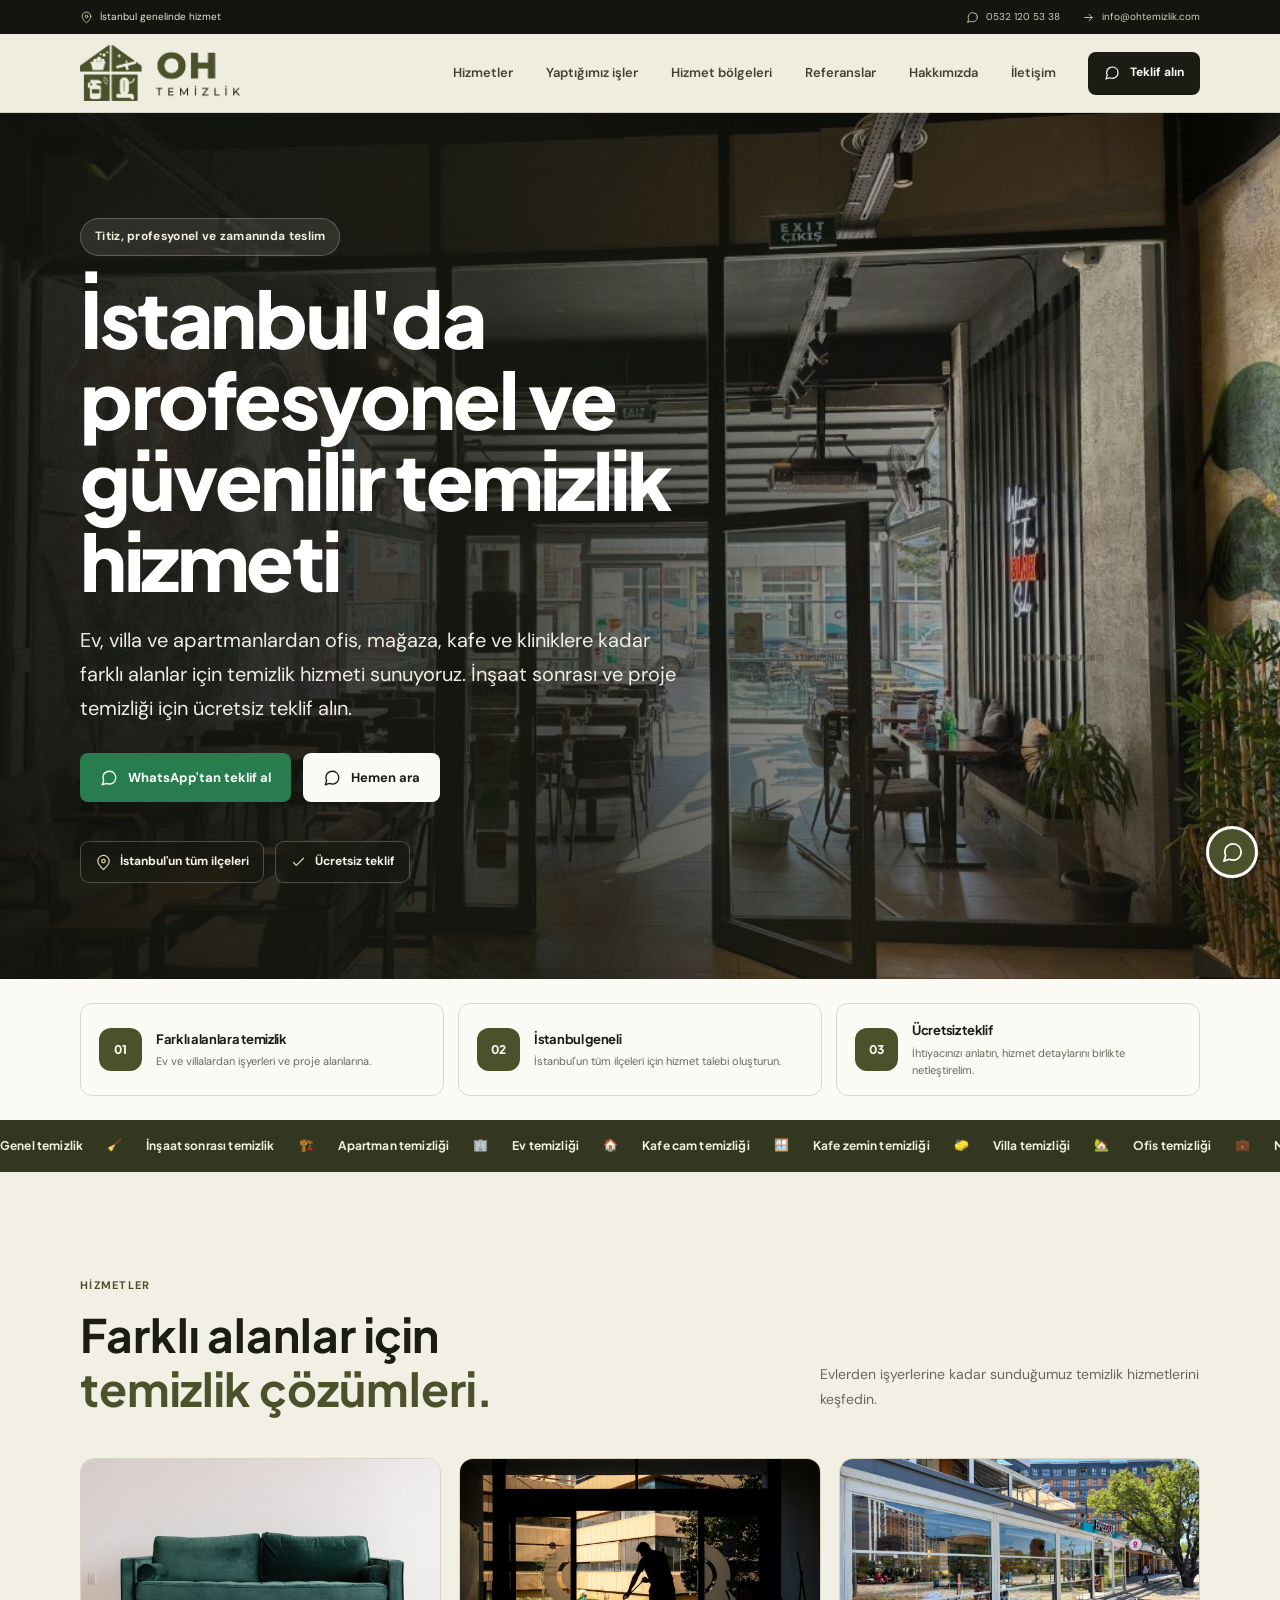
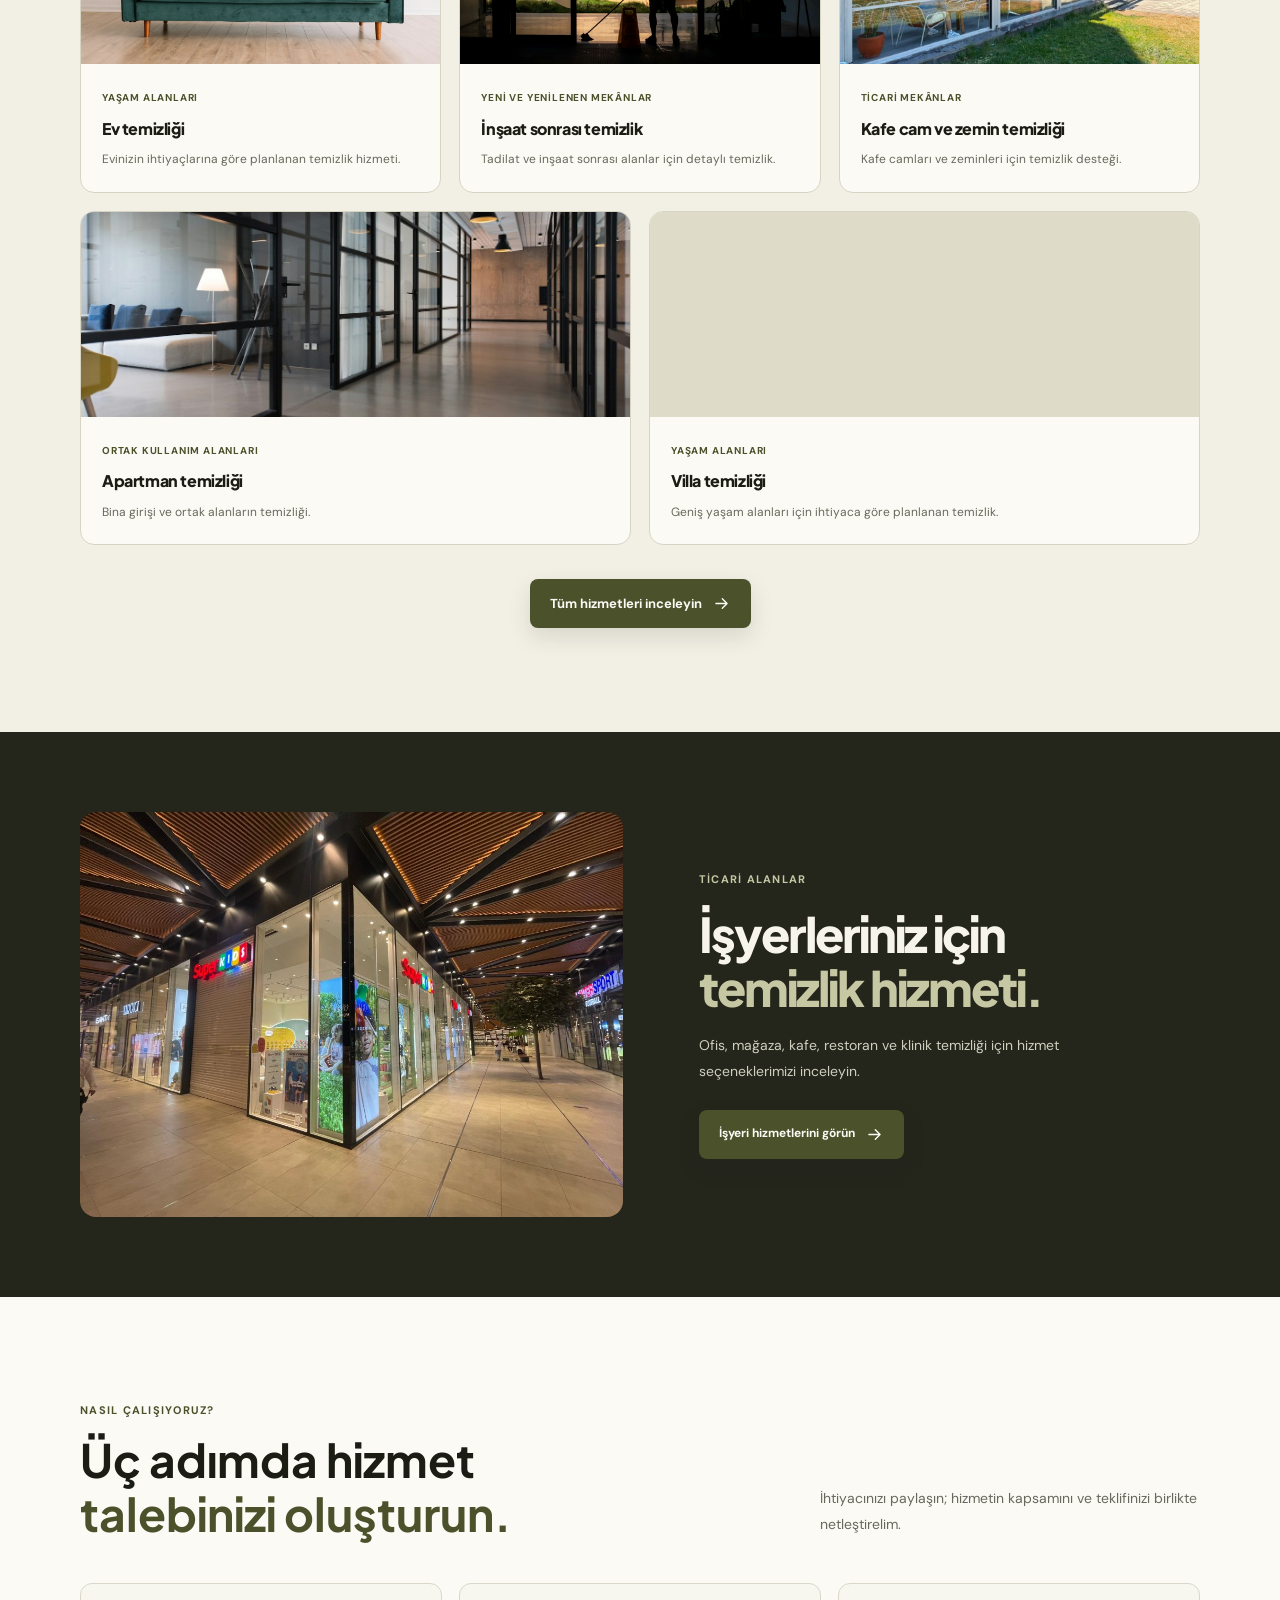
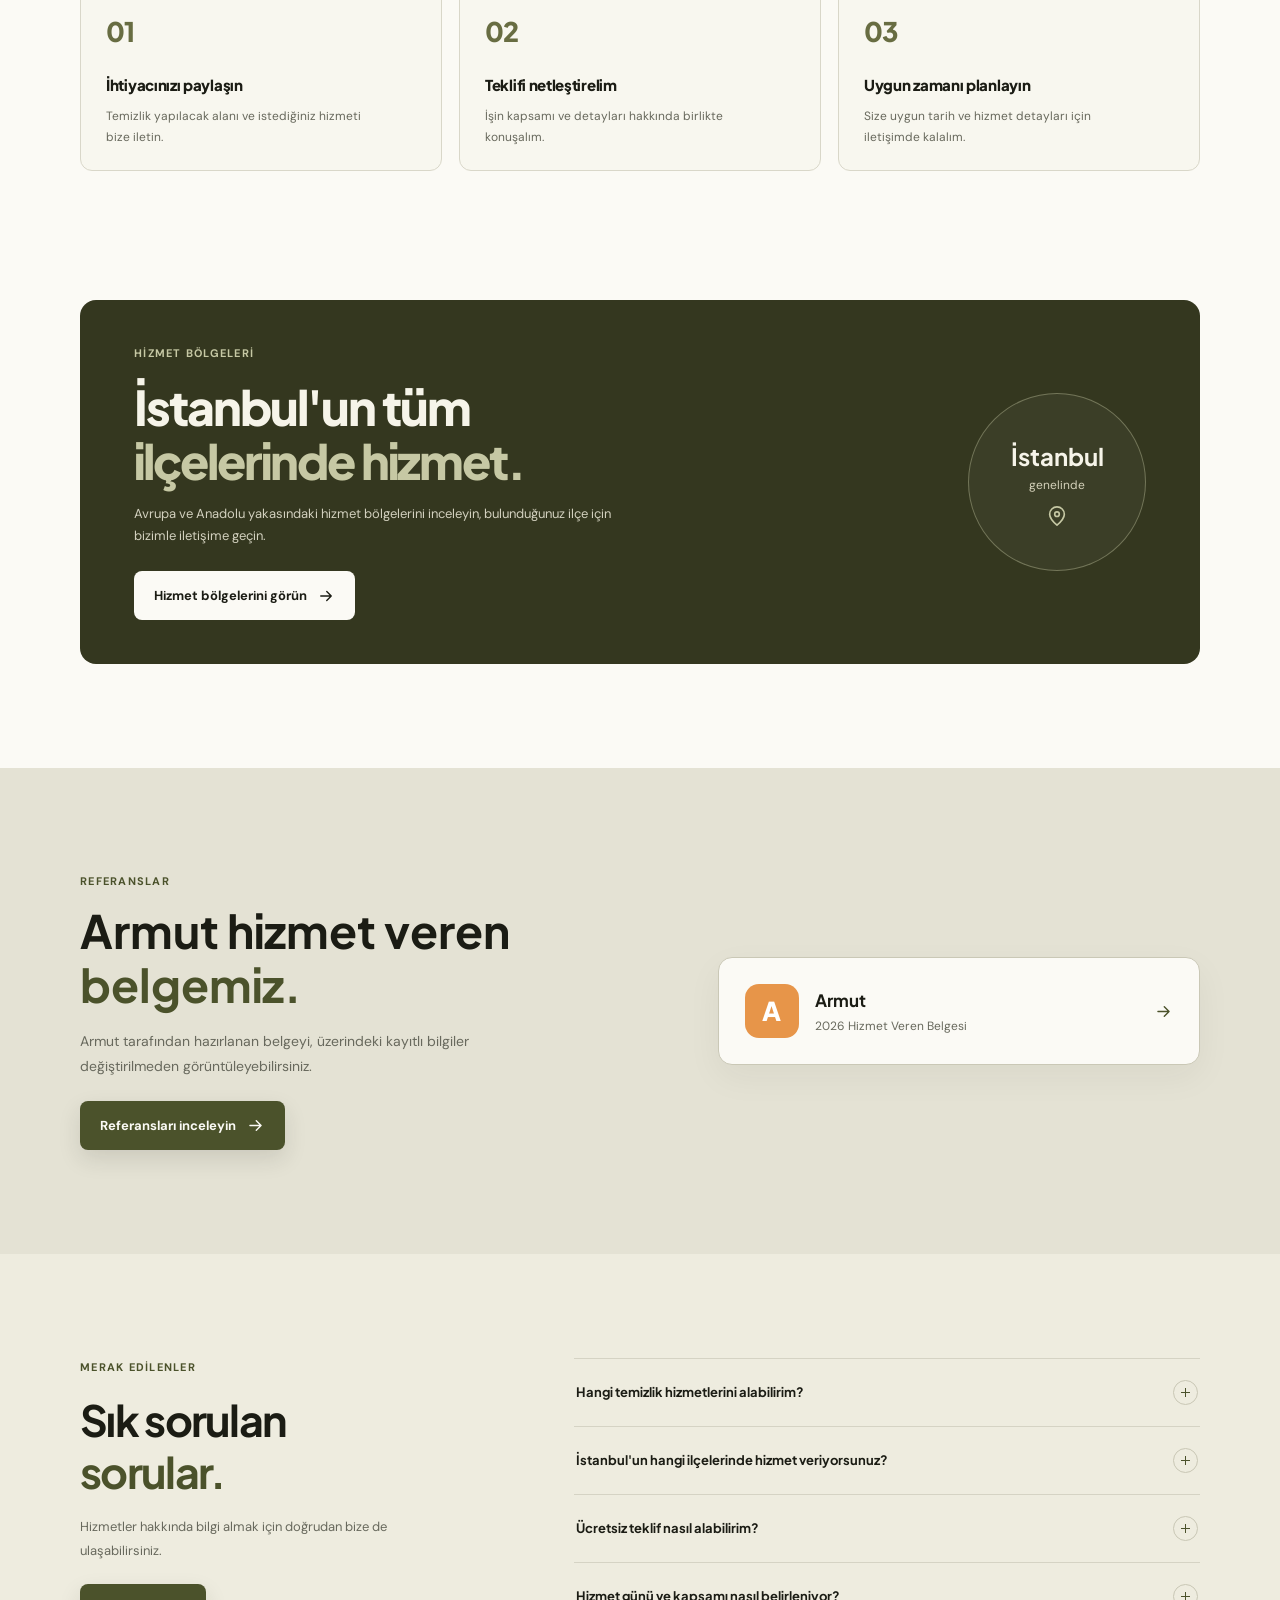
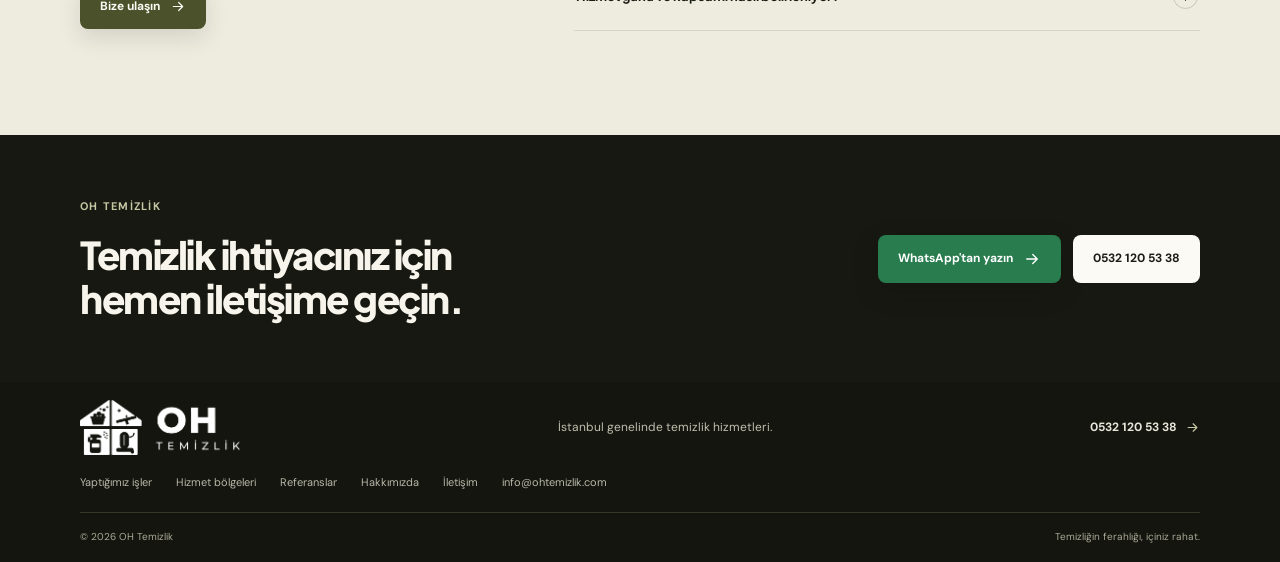
==== commit bf70efd9: "cPanel yüklemesi için düzeltilmiş site (geçici dal) Co-Authored-By: Claude Opus 5.5 <noreply@anthrop" ====
--- a/index.html
+++ b/index.html
@@ -1,296 +1,191 @@
 <!doctype html>
 <html lang="tr">
 <head>
-<meta charset="utf-8">
-<meta name="viewport" content="width=device-width, initial-scale=1">
-<title>OH Temizlik | İstanbul&#x27;da Profesyonel Temizlik Hizmeti</title>
-<meta name="description" content="İstanbul&#x27;un 39 ilçesinde ev, villa, apartman, ofis, kafe, inşaat sonrası ve proje temizliği. WhatsApp veya telefonla ücretsiz teklif alın.">
-<link rel="canonical" href="https://ohtemizlik.com/">
-<meta name="theme-color" content="#1e2bd8">
-<link rel="icon" href="/assets/img/favicon.svg" type="image/svg+xml">
-<link rel="icon" href="/assets/img/favicon-32.png" sizes="32x32" type="image/png">
-<link rel="apple-touch-icon" href="/assets/img/apple-touch-icon.png">
-<meta property="og:type" content="website">
-<meta property="og:locale" content="tr_TR">
-<meta property="og:site_name" content="OH Temizlik">
-<meta property="og:title" content="OH Temizlik | İstanbul&#x27;da Profesyonel Temizlik Hizmeti">
-<meta property="og:description" content="İstanbul&#x27;un 39 ilçesinde ev, villa, apartman, ofis, kafe, inşaat sonrası ve proje temizliği. WhatsApp veya telefonla ücretsiz teklif alın.">
-<meta property="og:url" content="https://ohtemizlik.com/">
-<meta property="og:image" content="https://ohtemizlik.com/assets/img/og-image.png">
-<meta name="twitter:card" content="summary_large_image">
-<link rel="preload" href="/assets/fonts/archivo.woff2" as="font" type="font/woff2" crossorigin>
-<link rel="stylesheet" href="/assets/css/style.css?v=2">
-<script type="application/ld+json">{"@context": "https://schema.org", "@type": "LocalBusiness", "@id": "https://ohtemizlik.com/#isletme", "name": "OH Temizlik", "description": "İstanbul genelinde ev, işyeri, inşaat sonrası ve proje temizliği.", "url": "https://ohtemizlik.com/", "telephone": "+905321205338", "email": "info@ohtemizlik.com", "image": "https://ohtemizlik.com/assets/img/og-image.png", "logo": "https://ohtemizlik.com/assets/img/apple-touch-icon.png", "address": {"@type": "PostalAddress", "addressLocality": "İstanbul", "addressCountry": "TR"}, "areaServed": [{"@type": "City", "name": "İstanbul"}, {"@type": "AdministrativeArea", "name": "Arnavutköy, İstanbul"}, {"@type": "AdministrativeArea", "name": "Avcılar, İstanbul"}, {"@type": "AdministrativeArea", "name": "Bağcılar, İstanbul"}, {"@type": "AdministrativeArea", "name": "Bahçelievler, İstanbul"}, {"@type": "AdministrativeArea", "name": "Bakırköy, İstanbul"}, {"@type": "AdministrativeArea", "name": "Başakşehir, İstanbul"}, {"@type": "AdministrativeArea", "name": "Bayrampaşa, İstanbul"}, {"@type": "AdministrativeArea", "name": "Beşiktaş, İstanbul"}, {"@type": "AdministrativeArea", "name": "Beylikdüzü, İstanbul"}, {"@type": "AdministrativeArea", "name": "Beyoğlu, İstanbul"}, {"@type": "AdministrativeArea", "name": "Büyükçekmece, İstanbul"}, {"@type": "AdministrativeArea", "name": "Çatalca, İstanbul"}, {"@type": "AdministrativeArea", "name": "Esenler, İstanbul"}, {"@type": "AdministrativeArea", "name": "Esenyurt, İstanbul"}, {"@type": "AdministrativeArea", "name": "Eyüpsultan, İstanbul"}, {"@type": "AdministrativeArea", "name": "Fatih, İstanbul"}, {"@type": "AdministrativeArea", "name": "Gaziosmanpaşa, İstanbul"}, {"@type": "AdministrativeArea", "name": "Güngören, İstanbul"}, {"@type": "AdministrativeArea", "name": "Kağıthane, İstanbul"}, {"@type": "AdministrativeArea", "name": "Küçükçekmece, İstanbul"}, {"@type": "AdministrativeArea", "name": "Sarıyer, İstanbul"}, {"@type": "AdministrativeArea", "name": "Silivri, İstanbul"}, {"@type": "AdministrativeArea", "name": "Sultangazi, İstanbul"}, {"@type": "AdministrativeArea", "name": "Şişli, İstanbul"}, {"@type": "AdministrativeArea", "name": "Zeytinburnu, İstanbul"}, {"@type": "AdministrativeArea", "name": "Adalar, İstanbul"}, {"@type": "AdministrativeArea", "name": "Ataşehir, İstanbul"}, {"@type": "AdministrativeArea", "name": "Beykoz, İstanbul"}, {"@type": "AdministrativeArea", "name": "Çekmeköy, İstanbul"}, {"@type": "AdministrativeArea", "name": "Kadıköy, İstanbul"}, {"@type": "AdministrativeArea", "name": "Kartal, İstanbul"}, {"@type": "AdministrativeArea", "name": "Maltepe, İstanbul"}, {"@type": "AdministrativeArea", "name": "Pendik, İstanbul"}, {"@type": "AdministrativeArea", "name": "Sancaktepe, İstanbul"}, {"@type": "AdministrativeArea", "name": "Sultanbeyli, İstanbul"}, {"@type": "AdministrativeArea", "name": "Şile, İstanbul"}, {"@type": "AdministrativeArea", "name": "Tuzla, İstanbul"}, {"@type": "AdministrativeArea", "name": "Ümraniye, İstanbul"}, {"@type": "AdministrativeArea", "name": "Üsküdar, İstanbul"}], "hasOfferCatalog": {"@type": "OfferCatalog", "name": "Temizlik hizmetleri", "itemListElement": [{"@type": "Offer", "itemOffered": {"@type": "Service", "name": "Ev temizliği", "description": "Odalar, mutfak, banyo ve ortak yaşam alanlarının baştan sona temizliği."}}, {"@type": "Offer", "itemOffered": {"@type": "Service", "name": "Villa temizliği", "description": "Çok katlı ve geniş yaşam alanları için ekip olarak planlanan temizlik."}}, {"@type": "Offer", "itemOffered": {"@type": "Service", "name": "Apartman temizliği", "description": "Bina girişleri, merdivenler ve ortak alanlar için düzenli temizlik."}}, {"@type": "Offer", "itemOffered": {"@type": "Service", "name": "Ofis temizliği", "description": "Çalışma alanları, toplantı odaları, mutfak ve ıslak hacimlerin temizliği."}}, {"@type": "Offer", "itemOffered": {"@type": "Service", "name": "Mağaza ve showroom temizliği", "description": "Müşterinin gördüğü her yüzeyin parlak ve düzenli kalması için."}}, {"@type": "Offer", "itemOffered": {"@type": "Service", "name": "Kafe ve restoran temizliği", "description": "Salon, mutfak, cam ve zemin temizliği tek ekipten."}}, {"@type": "Offer", "itemOffered": {"@type": "Service", "name": "Eczane ve klinik temizliği", "description": "Hijyenin öncelikli olduğu alanlarda özenli yüzey ve zemin temizliği."}}, {"@type": "Offer", "itemOffered": {"@type": "Service", "name": "İnşaat sonrası temizlik", "description": "Tadilat ya da inşaat bitiminde alanı oturulabilir ve kullanılabilir hale getirme."}}, {"@type": "Offer", "itemOffered": {"@type": "Service", "name": "Şantiye temizliği", "description": "Devam eden projelerde ara temizlik ve teslim öncesi toplu temizlik."}}, {"@type": "Offer", "itemOffered": {"@type": "Service", "name": "Makineli zemin yıkama", "description": "Geniş zeminler için makineyle yıkama ve kurulama."}}, {"@type": "Offer", "itemOffered": {"@type": "Service", "name": "Fuar ve stant temizliği", "description": "Kurulum sonrası, fuar süresince ve söküm sonrasında stant temizliği."}}, {"@type": "Offer", "itemOffered": {"@type": "Service", "name": "Yat ve tekne temizliği", "description": "Güverte, kabin ve iç mekânlar için temizlik."}}, {"@type": "Offer", "itemOffered": {"@type": "Service", "name": "Konteyner temizliği", "description": "Yaşam ve ofis konteynerlerinin iç ve dış temizliği."}}]}}</script>
-<script type="application/ld+json">{"@context": "https://schema.org", "@type": "FAQPage", "mainEntity": [{"@type": "Question", "name": "Hangi temizlik hizmetlerini veriyorsunuz?", "acceptedAnswer": {"@type": "Answer", "text": "Ev, villa, apartman, ofis, mağaza, kafe, restoran, eczane ve klinik temizliği yapıyoruz. Bunlara ek olarak inşaat sonrası, şantiye, fuar ve stant, yat ve tekne, konteyner temizliği ile makineli zemin yıkama hizmeti veriyoruz."}}, {"@type": "Question", "name": "İstanbul'un hangi ilçelerinde hizmet veriyorsunuz?", "acceptedAnswer": {"@type": "Answer", "text": "Avrupa ve Anadolu yakasındaki 39 ilçenin tamamında hizmet veriyoruz. Adresinizi paylaştığınızda ekip ve tarih planlamasını buna göre yapıyoruz."}}, {"@type": "Question", "name": "Teklif ücretli mi?", "acceptedAnswer": {"@type": "Answer", "text": "Hayır, teklif ücretsizdir. Alanı, büyüklüğü ve istediğiniz hizmeti telefonla ya da WhatsApp'tan anlatmanız yeterli. Gerekirse fotoğraf veya video göndererek teklifi netleştirebilirsiniz."}}, {"@type": "Question", "name": "Hizmet günü ve kapsamı nasıl belirleniyor?", "acceptedAnswer": {"@type": "Answer", "text": "İhtiyacınızı ve alanın özelliklerini konuştuktan sonra yapılacak işleri birlikte listeliyoruz. Tarihi ve saati size uygun zamana göre planlıyoruz."}}]}</script>
+  <meta charset="utf-8">
+  <meta name="viewport" content="width=device-width, initial-scale=1">
+  <meta name="description" content="OH Temizlik, İstanbul genelinde ev, villa, apartman, ofis, mağaza, kafe, klinik, inşaat sonrası ve proje temizlik hizmetleri sunar. Ücretsiz teklif alın.">
+  <meta name="theme-color" content="#eeecdf">
+  <title>OH Temizlik | İstanbul'da Profesyonel Temizlik</title>
+  <link rel="canonical" href="https://ohtemizlik.com/">
+  <link rel="icon" href="assets/favicon-32.png" sizes="32x32" type="image/png">
+  <link rel="apple-touch-icon" href="assets/apple-touch-icon.png">
+  <meta property="og:type" content="website">
+  <meta property="og:locale" content="tr_TR">
+  <meta property="og:site_name" content="OH Temizlik">
+  <meta property="og:title" content="OH Temizlik | İstanbul'da Profesyonel Temizlik">
+  <meta property="og:description" content="OH Temizlik, İstanbul genelinde ev, villa, apartman, ofis, mağaza, kafe, klinik, inşaat sonrası ve proje temizlik hizmetleri sunar. Ücretsiz teklif alın.">
+  <meta property="og:url" content="https://ohtemizlik.com/">
+  <meta property="og:image" content="https://ohtemizlik.com/assets/og-image.jpg">
+  <meta name="twitter:card" content="summary_large_image">
+  <link rel="stylesheet" href="styles.css?v=2">
+  <script src="script.js?v=2" defer></script>
+  <script type="application/ld+json">{"@context": "https://schema.org", "@type": "LocalBusiness", "@id": "https://ohtemizlik.com/#isletme", "name": "OH Temizlik", "url": "https://ohtemizlik.com/", "telephone": "+905321205338", "email": "info@ohtemizlik.com", "image": "https://ohtemizlik.com/assets/og-image.jpg", "logo": "https://ohtemizlik.com/assets/oh-temizlik-logo.png", "description": "İstanbul genelinde ev, villa, apartman, ofis, mağaza, kafe, klinik, inşaat sonrası ve proje temizlik hizmetleri.", "address": {"@type": "PostalAddress", "addressLocality": "İstanbul", "addressCountry": "TR"}, "areaServed": [{"@type": "City", "name": "İstanbul"}, {"@type": "AdministrativeArea", "name": "Arnavutköy, İstanbul"}, {"@type": "AdministrativeArea", "name": "Avcılar, İstanbul"}, {"@type": "AdministrativeArea", "name": "Bağcılar, İstanbul"}, {"@type": "AdministrativeArea", "name": "Bahçelievler, İstanbul"}, {"@type": "AdministrativeArea", "name": "Bakırköy, İstanbul"}, {"@type": "AdministrativeArea", "name": "Başakşehir, İstanbul"}, {"@type": "AdministrativeArea", "name": "Bayrampaşa, İstanbul"}, {"@type": "AdministrativeArea", "name": "Beşiktaş, İstanbul"}, {"@type": "AdministrativeArea", "name": "Beylikdüzü, İstanbul"}, {"@type": "AdministrativeArea", "name": "Beyoğlu, İstanbul"}, {"@type": "AdministrativeArea", "name": "Büyükçekmece, İstanbul"}, {"@type": "AdministrativeArea", "name": "Çatalca, İstanbul"}, {"@type": "AdministrativeArea", "name": "Esenler, İstanbul"}, {"@type": "AdministrativeArea", "name": "Esenyurt, İstanbul"}, {"@type": "AdministrativeArea", "name": "Eyüpsultan, İstanbul"}, {"@type": "AdministrativeArea", "name": "Fatih, İstanbul"}, {"@type": "AdministrativeArea", "name": "Gaziosmanpaşa, İstanbul"}, {"@type": "AdministrativeArea", "name": "Güngören, İstanbul"}, {"@type": "AdministrativeArea", "name": "Kağıthane, İstanbul"}, {"@type": "AdministrativeArea", "name": "Küçükçekmece, İstanbul"}, {"@type": "AdministrativeArea", "name": "Sarıyer, İstanbul"}, {"@type": "AdministrativeArea", "name": "Silivri, İstanbul"}, {"@type": "AdministrativeArea", "name": "Sultangazi, İstanbul"}, {"@type": "AdministrativeArea", "name": "Şişli, İstanbul"}, {"@type": "AdministrativeArea", "name": "Zeytinburnu, İstanbul"}, {"@type": "AdministrativeArea", "name": "Adalar, İstanbul"}, {"@type": "AdministrativeArea", "name": "Ataşehir, İstanbul"}, {"@type": "AdministrativeArea", "name": "Beykoz, İstanbul"}, {"@type": "AdministrativeArea", "name": "Çekmeköy, İstanbul"}, {"@type": "AdministrativeArea", "name": "Kadıköy, İstanbul"}, {"@type": "AdministrativeArea", "name": "Kartal, İstanbul"}, {"@type": "AdministrativeArea", "name": "Maltepe, İstanbul"}, {"@type": "AdministrativeArea", "name": "Pendik, İstanbul"}, {"@type": "AdministrativeArea", "name": "Sancaktepe, İstanbul"}, {"@type": "AdministrativeArea", "name": "Sultanbeyli, İstanbul"}, {"@type": "AdministrativeArea", "name": "Şile, İstanbul"}, {"@type": "AdministrativeArea", "name": "Tuzla, İstanbul"}, {"@type": "AdministrativeArea", "name": "Ümraniye, İstanbul"}, {"@type": "AdministrativeArea", "name": "Üsküdar, İstanbul"}]}</script>
+  <script type="application/ld+json">{"@context": "https://schema.org", "@type": "FAQPage", "mainEntity": [{"@type": "Question", "name": "Hangi temizlik hizmetlerini alabilirim?", "acceptedAnswer": {"@type": "Answer", "text": "Ev, villa, apartman, ofis, mağaza, kafe, restoran ve klinik temizliği; inşaat sonrası, şantiye, fuar ve konteyner temizliği ile makineli zemin yıkama hizmetleri sunuyoruz."}}, {"@type": "Question", "name": "İstanbul'un hangi ilçelerinde hizmet veriyorsunuz?", "acceptedAnswer": {"@type": "Answer", "text": "İstanbul genelinde hizmet talebi alıyoruz. Bulunduğunuz ilçe için detayları bizimle paylaşabilirsiniz."}}, {"@type": "Question", "name": "Ücretsiz teklif nasıl alabilirim?", "acceptedAnswer": {"@type": "Answer", "text": "Telefon veya WhatsApp üzerinden temizlik ihtiyacınızı paylaşarak ücretsiz teklif isteyebilirsiniz."}}, {"@type": "Question", "name": "Hizmet günü ve kapsamı nasıl belirleniyor?", "acceptedAnswer": {"@type": "Answer", "text": "İhtiyacınızı ve alanın özelliklerini görüştükten sonra hizmet detaylarını ve uygun zamanı birlikte netleştirebiliriz."}}]}</script>
 </head>
 <body>
-<a class="skip" href="#icerik">İçeriğe geç</a>
-<header class="site-header">
-  <div class="wrap header-inner">
-    <a class="brand" href="/" aria-label="OH Temizlik ana sayfa"><svg class="logo" viewBox="-2 0 184 48" role="img" aria-label="OH Temizlik"><path class="l-oh" d="M21.9 42.6Q16 42.6 11.5 41Q7 39.4 4.5 36.1Q1.9 32.8 1.9 27.7Q1.9 22.7 4.5 19.4Q7 16.1 11.5 14.5Q16 12.8 21.9 12.8Q27.8 12.8 32.2 14.5Q36.7 16.1 39.3 19.4Q41.8 22.7 41.8 27.7Q41.8 32.8 39.3 36.1Q36.7 39.4 32.2 41Q27.8 42.6 21.9 42.6ZM21.9 35Q24.5 35 26.2 34.1Q27.8 33.2 28.6 31.7Q29.3 30.1 29.3 28.3V27.2Q29.3 25.4 28.6 23.8Q27.8 22.3 26.2 21.4Q24.5 20.5 21.9 20.5Q19.2 20.5 17.6 21.4Q15.9 22.3 15.2 23.8Q14.4 25.4 14.4 27.2V28.3Q14.4 30.1 15.2 31.7Q15.9 33.2 17.6 34.1Q19.2 35 21.9 35Z M46 42V2.9H58.1V16.8H58.5Q60 15.4 61.7 14.5Q63.4 13.6 65.4 13.2Q67.3 12.8 69.3 12.8Q73.6 12.8 76.4 14.2Q79.2 15.6 80.7 18.3Q82.1 21.1 82.1 25.2V42H70V26.6Q70 25.5 69.7 24.5Q69.4 23.5 68.7 22.8Q68.1 22.1 67.1 21.7Q66.1 21.3 64.7 21.3Q62.7 21.3 61.2 22Q59.8 22.8 58.9 24.2Q58.1 25.6 58.1 27.4V42Z"/><circle class="l-lemon" cx="21.9" cy="27.7" r="5.2"/><path class="l-tm" d="M95.7 42.3Q94.5 42.3 93.8 41.9Q93.1 41.5 92.8 40.7Q92.5 40 92.5 38.9V32.7H90.7V30.4H92.6L93.1 27.1H95.3V30.4H97.9V32.7H95.3V38.7Q95.3 39.3 95.6 39.7Q95.9 40 96.6 40H97.9V41.9Q97.6 42 97.2 42.1Q96.8 42.2 96.4 42.2Q96 42.3 95.7 42.3Z M106.2 42.3Q104.1 42.3 102.7 41.6Q101.3 41 100.5 39.6Q99.8 38.3 99.8 36.2Q99.8 34.1 100.5 32.8Q101.3 31.5 102.7 30.8Q104.1 30.2 106.1 30.2Q108.1 30.2 109.4 30.8Q110.8 31.4 111.5 32.7Q112.1 34 112.1 36V36.9H102.8Q102.8 38 103.2 38.7Q103.6 39.4 104.4 39.7Q105.1 40 106.2 40Q106.7 40 107.2 39.9Q107.7 39.8 108.2 39.5Q108.6 39.3 108.9 38.9Q109.2 38.5 109.2 38H112.1Q112.1 39 111.7 39.8Q111.3 40.6 110.5 41.1Q109.7 41.7 108.6 42Q107.5 42.3 106.2 42.3ZM102.8 35H109.1Q109.1 34.3 108.9 33.8Q108.7 33.3 108.3 33Q107.9 32.7 107.3 32.5Q106.8 32.4 106.1 32.4Q105.1 32.4 104.4 32.7Q103.7 33 103.3 33.5Q102.9 34.1 102.8 35Z M114.8 42V30.4H117.1L117.4 32.2H117.5Q118 31.5 118.7 31Q119.3 30.6 120 30.4Q120.8 30.2 121.6 30.2Q122.9 30.2 123.8 30.6Q124.7 31.1 125.2 32.2H125.4Q125.9 31.5 126.5 31Q127.2 30.6 128 30.4Q128.7 30.2 129.5 30.2Q130.8 30.2 131.7 30.6Q132.6 31 133.1 32Q133.6 32.9 133.6 34.4V42H130.8V35Q130.8 34.3 130.6 33.8Q130.4 33.4 130.2 33.1Q129.9 32.8 129.4 32.7Q129 32.6 128.5 32.6Q127.7 32.6 127.1 33Q126.4 33.4 126 34Q125.6 34.7 125.6 35.5V42H122.8V35Q122.8 34.3 122.6 33.8Q122.5 33.4 122.2 33.1Q121.9 32.8 121.5 32.7Q121.1 32.6 120.5 32.6Q119.8 32.6 119.1 33Q118.4 33.4 118 34Q117.7 34.7 117.7 35.5V42Z M136.7 28.6V26.1H139.6V28.6ZM136.7 42V30.4H139.6V42Z M141.9 42V40.7L148.4 32.7H142.3V30.4H152.8V31.7L146.2 39.7H153.1V42Z M155.5 42V26.1H158.3V42Z M161.5 28.6V26.1H164.4V28.6ZM161.5 42V30.4H164.4V42Z M167.5 42V26.1H170.4V35.5L175.5 30.4H178.9L174.5 35L179.1 42H175.8L172.5 36.9L170.4 38.7V42Z"/><circle class="l-b1" cx="80.3" cy="8" r="4.2"/><circle class="l-b2" cx="88.3" cy="3.5" r="2.2"/></svg></a>
-    <button class="menu-toggle" type="button" aria-expanded="false" aria-controls="site-nav" aria-label="Menüyü aç"><svg viewBox="0 0 24 24" fill="none" stroke="currentColor" stroke-width="1.8" stroke-linecap="round" stroke-linejoin="round" aria-hidden="true"><path d="M4 7h16M4 12h16M4 17h16"/></svg></button>
-    <nav class="nav" id="site-nav" aria-label="Ana menü">
-      <ul>
-<li><a href="/hizmetler.html">Hizmetler</a></li>
-<li><a href="/hizmet-bolgeleri.html">Hizmet bölgeleri</a></li>
-<li><a href="/referanslar.html">Referanslar</a></li>
-<li><a href="/hakkimizda.html">Hakkımızda</a></li>
-<li><a href="/iletisim.html">İletişim</a></li>
-      </ul>
-    </nav>
-    <a class="btn btn-civit header-call" href="tel:+905321205338"><svg viewBox="0 0 24 24" fill="none" stroke="currentColor" stroke-width="1.8" stroke-linecap="round" stroke-linejoin="round" aria-hidden="true"><path d="M5 4h4l2 5-2.5 1.5a11 11 0 0 0 5 5L15 13l5 2v4a1 1 0 0 1-1 1A16 16 0 0 1 4 5a1 1 0 0 1 1-1Z"/></svg>0532 120 53 38</a>
-  </div>
-</header>
-<main id="icerik">
-<section class="hero">
-  <div class="wrap hero-inner">
-    <h1>
-      <span class="glass" data-glass><span class="mega">Oh, tertemiz.</span></span>
-      <span class="h1-sub">İstanbul'da profesyonel temizlik hizmeti</span>
-    </h1>
-    <p class="glass-hint"><svg viewBox="0 0 24 24" fill="none" stroke="currentColor" stroke-width="1.8" stroke-linecap="round" stroke-linejoin="round" aria-hidden="true"><path d="M8 13V5.5a1.5 1.5 0 0 1 3 0V12"/><path d="M11 11.5v-1a1.5 1.5 0 0 1 3 0V12"/><path d="M14 11.5a1.5 1.5 0 0 1 3 0V13"/><path d="M17 12.5a1.5 1.5 0 0 1 3 0V16a5 5 0 0 1-5 5h-2.5a5 5 0 0 1-4-2l-3.3-4.4a1.5 1.5 0 0 1 2.3-1.9L8 14"/></svg>Buğulu camı parmağınızla silin</p>
-    <p class="lead">Ev, villa ve apartmanlardan ofis, mağaza, kafe ve kliniklere kadar her alanı titizlikle, planlı ve zamanında temizliyoruz.</p>
-    <div class="btn-row">
-      <a class="btn btn-lemon" href="https://wa.me/905321205338?text=Merhaba%2C%20temizlik%20hizmeti%20i%C3%A7in%20teklif%20almak%20istiyorum." target="_blank" rel="noopener"><svg viewBox="0 0 24 24" fill="currentColor" aria-hidden="true"><path d="M17.47 14.38c-.3-.15-1.76-.87-2.03-.97-.27-.1-.47-.15-.67.15-.2.3-.77.97-.94 1.16-.17.2-.35.22-.64.08-.3-.15-1.26-.46-2.39-1.48-.88-.79-1.48-1.76-1.65-2.06-.17-.3-.02-.46.13-.6.13-.14.3-.35.45-.52.15-.18.2-.3.3-.5.1-.2.05-.37-.03-.52-.07-.15-.67-1.61-.91-2.2-.25-.58-.49-.5-.67-.51h-.57c-.2 0-.52.07-.79.37-.27.3-1.04 1.02-1.04 2.48 0 1.46 1.07 2.88 1.21 3.07.15.2 2.1 3.2 5.08 4.49.71.3 1.26.49 1.7.63.71.22 1.36.19 1.87.12.57-.09 1.76-.72 2-1.41.25-.7.25-1.29.18-1.42-.08-.12-.27-.2-.57-.34m-5.42 7.4h-.01a9.87 9.87 0 0 1-5.03-1.38l-.36-.21-3.74.98 1-3.65-.24-.37a9.86 9.86 0 0 1-1.51-5.26c0-5.45 4.44-9.88 9.89-9.88 2.64 0 5.12 1.03 6.99 2.9a9.83 9.83 0 0 1 2.89 6.99c0 5.45-4.44 9.88-9.88 9.88m8.41-18.3A11.82 11.82 0 0 0 12.05 0C5.5 0 .16 5.34.16 11.89c0 2.1.55 4.14 1.59 5.95L.06 24l6.3-1.65a11.88 11.88 0 0 0 5.68 1.45h.01c6.55 0 11.89-5.34 11.89-11.89a11.82 11.82 0 0 0-3.48-8.41Z"/></svg>WhatsApp'tan teklif alın</a>
-      <a class="btn btn-line" href="tel:+905321205338"><svg viewBox="0 0 24 24" fill="none" stroke="currentColor" stroke-width="1.8" stroke-linecap="round" stroke-linejoin="round" aria-hidden="true"><path d="M5 4h4l2 5-2.5 1.5a11 11 0 0 0 5 5L15 13l5 2v4a1 1 0 0 1-1 1A16 16 0 0 1 4 5a1 1 0 0 1 1-1Z"/></svg>0532 120 53 38</a>
-    </div>
-    <ul class="hero-facts">
-      <li><svg viewBox="0 0 24 24" fill="none" stroke="currentColor" stroke-width="1.8" stroke-linecap="round" stroke-linejoin="round" aria-hidden="true"><path d="M5 12.5l4.5 4.5L19 7.5"/></svg>Ücretsiz teklif</li>
-      <li><svg viewBox="0 0 24 24" fill="none" stroke="currentColor" stroke-width="1.8" stroke-linecap="round" stroke-linejoin="round" aria-hidden="true"><path d="M5 12.5l4.5 4.5L19 7.5"/></svg>İstanbul'un 39 ilçesi</li>
-      <li><svg viewBox="0 0 24 24" fill="none" stroke="currentColor" stroke-width="1.8" stroke-linecap="round" stroke-linejoin="round" aria-hidden="true"><path d="M5 12.5l4.5 4.5L19 7.5"/></svg>Armut belgeli hizmet veren</li>
-    </ul>
-  </div>
-</section>
-<div class="ticker" aria-hidden="true"><div class="ticker-track"><ul><li>Ev temizliği</li><li>Villa temizliği</li><li>Apartman temizliği</li><li>Ofis temizliği</li><li>Mağaza ve showroom temizliği</li><li>Kafe ve restoran temizliği</li><li>Eczane ve klinik temizliği</li><li>İnşaat sonrası temizlik</li><li>Şantiye temizliği</li><li>Makineli zemin yıkama</li><li>Fuar ve stant temizliği</li><li>Yat ve tekne temizliği</li><li>Konteyner temizliği</li></ul><ul><li>Ev temizliği</li><li>Villa temizliği</li><li>Apartman temizliği</li><li>Ofis temizliği</li><li>Mağaza ve showroom temizliği</li><li>Kafe ve restoran temizliği</li><li>Eczane ve klinik temizliği</li><li>İnşaat sonrası temizlik</li><li>Şantiye temizliği</li><li>Makineli zemin yıkama</li><li>Fuar ve stant temizliği</li><li>Yat ve tekne temizliği</li><li>Konteyner temizliği</li></ul></div></div>
+  <svg class="icon-library" aria-hidden="true" xmlns="http://www.w3.org/2000/svg">
+    <symbol id="icon-sparkle" viewBox="0 0 24 24"><path d="m12 2 1.8 7.2L21 11l-7.2 1.8L12 20l-1.8-7.2L3 11l7.2-1.8L12 2Z"/><path d="m19 14 .9 3.1L23 18l-3.1.9L19 22l-.9-3.1L15 18l3.1-.9L19 14Z"/></symbol>
+    <symbol id="icon-home" viewBox="0 0 24 24"><path d="m3 10 9-7 9 7v10a1 1 0 0 1-1 1h-6v-7h-4v7H4a1 1 0 0 1-1-1V10Z"/></symbol>
+    <symbol id="icon-building" viewBox="0 0 24 24"><path d="M4 21V4a1 1 0 0 1 1-1h10a1 1 0 0 1 1 1v17M2 21h20M8 7h1m4 0h1M8 11h1m4 0h1M8 15h1m4 0h1m-4 6v-3h4v3"/></symbol>
+    <symbol id="icon-brush" viewBox="0 0 24 24"><path d="m14 6 4 4M3 21c3.5 0 6-1.5 6-5l8.7-8.7a2.1 2.1 0 0 0-3-3L6 13c-3.5 0-5 2.5-5 6v2h2Z"/></symbol>
+    <symbol id="icon-window" viewBox="0 0 24 24"><rect x="3" y="3" width="18" height="18" rx="1"/><path d="M12 3v18M3 12h18"/></symbol>
+    <symbol id="icon-floor" viewBox="0 0 24 24"><path d="M3 4h18M5 4v16m14-16v16M3 20h18M5 9h14m-14 6h14m-9-6v6m5-6v6"/></symbol>
+    <symbol id="icon-sofa" viewBox="0 0 24 24"><path d="M5 12V8a2 2 0 0 1 2-2h10a2 2 0 0 1 2 2v4M3 11a2 2 0 0 1 2 2v5h14v-5a2 2 0 1 1 2 0v7H3v-7a2 2 0 0 1 2-2Zm2 7v3m14-3v3M5 15h14"/></symbol>
+    <symbol id="icon-check" viewBox="0 0 24 24"><path d="m5 12 4 4L19 6"/></symbol>
+    <symbol id="icon-arrow" viewBox="0 0 24 24"><path d="M5 12h14m-6-6 6 6-6 6"/></symbol>
+    <symbol id="icon-star" viewBox="0 0 24 24"><path d="m12 3 2.8 5.7 6.2.9-4.5 4.4 1.1 6.2-5.6-3-5.6 3 1.1-6.2L3 9.6l6.2-.9L12 3Z"/></symbol>
+    <symbol id="icon-pin" viewBox="0 0 24 24"><path d="M20 10c0 5-8 12-8 12S4 15 4 10a8 8 0 1 1 16 0Z"/><circle cx="12" cy="10" r="2.5"/></symbol>
+    <symbol id="icon-menu" viewBox="0 0 24 24"><path d="M4 7h16M4 12h16M4 17h16"/></symbol>
+    <symbol id="icon-close" viewBox="0 0 24 24"><path d="m6 6 12 12M18 6 6 18"/></symbol>
+    <symbol id="icon-chat" viewBox="0 0 24 24"><path d="M21 11.5a8.4 8.4 0 0 1-.9 3.8 8.5 8.5 0 0 1-7.6 4.7 8.4 8.4 0 0 1-3.8-.9L3 21l1.9-5.7a8.4 8.4 0 0 1-.9-3.8 8.5 8.5 0 0 1 4.7-7.6 8.4 8.4 0 0 1 3.8-.9h.5a8.5 8.5 0 0 1 8 8v.5Z"/></symbol>
+  </svg>
 
-<section class="section" aria-labelledby="hizmetler-baslik">
-  <div class="wrap">
-    <div class="section-head">
-      <h2 id="hizmetler-baslik">Neresi olursa olsun, temiz teslim</h2>
-      <p>Evinizden işyerinize, inşaat sonrasından fuar standına kadar 13 hizmet.</p>
-    </div>
-    <div class="svc-groups">
-<div>
-      <h3 class="svc-group-title">Yaşam alanları <span>3 hizmet</span></h3>
-      <ul class="svc-rows">
-<li><a href="/hizmetler.html#ev-temizligi"><svg viewBox="0 0 24 24" fill="none" stroke="currentColor" stroke-width="1.8" stroke-linecap="round" stroke-linejoin="round" aria-hidden="true"><path d="M3 11.5 12 4l9 7.5"/><path d="M5.5 10v9.5h13V10"/><path d="M10 19.5v-5h4v5"/></svg><span>Ev temizliği</span><span class="go">Ayrıntılar</span></a></li>
-<li><a href="/hizmetler.html#villa-temizligi"><svg viewBox="0 0 24 24" fill="none" stroke="currentColor" stroke-width="1.8" stroke-linecap="round" stroke-linejoin="round" aria-hidden="true"><path d="M2.5 12 9 6.5l6.5 5.5"/><path d="M4.5 10.5v9h9v-9"/><path d="M15.5 12h6v7.5h-6"/><path d="M7.5 19.5v-4h3v4"/></svg><span>Villa temizliği</span><span class="go">Ayrıntılar</span></a></li>
-<li><a href="/hizmetler.html#apartman-temizligi"><svg viewBox="0 0 24 24" fill="none" stroke="currentColor" stroke-width="1.8" stroke-linecap="round" stroke-linejoin="round" aria-hidden="true"><rect x="5" y="3" width="14" height="18" rx="1"/><path d="M9 7h2M13 7h2M9 11h2M13 11h2M9 15h2M13 15h2"/></svg><span>Apartman temizliği</span><span class="go">Ayrıntılar</span></a></li>
-      </ul>
-    </div>
-<div>
-      <h3 class="svc-group-title">İşyerleri <span>4 hizmet</span></h3>
-      <ul class="svc-rows">
-<li><a href="/hizmetler.html#ofis-temizligi"><svg viewBox="0 0 24 24" fill="none" stroke="currentColor" stroke-width="1.8" stroke-linecap="round" stroke-linejoin="round" aria-hidden="true"><rect x="3" y="7" width="18" height="13" rx="2"/><path d="M9 7V5h6v2"/><path d="M3 12.5h18"/></svg><span>Ofis temizliği</span><span class="go">Ayrıntılar</span></a></li>
-<li><a href="/hizmetler.html#magaza-showroom-temizligi"><svg viewBox="0 0 24 24" fill="none" stroke="currentColor" stroke-width="1.8" stroke-linecap="round" stroke-linejoin="round" aria-hidden="true"><path d="M4 9.5V20h16V9.5"/><path d="M3.5 9.5 5.5 4h13l2 5.5Z"/><path d="M10 20v-5h4v5"/></svg><span>Mağaza ve showroom temizliği</span><span class="go">Ayrıntılar</span></a></li>
-<li><a href="/hizmetler.html#kafe-restoran-temizligi"><svg viewBox="0 0 24 24" fill="none" stroke="currentColor" stroke-width="1.8" stroke-linecap="round" stroke-linejoin="round" aria-hidden="true"><path d="M4 9h12v5a5 5 0 0 1-5 5H9a5 5 0 0 1-5-5Z"/><path d="M16 10.5h1.5a2.5 2.5 0 0 1 0 5H16"/><path d="M8 3.5v2.5M12 3.5v2.5"/></svg><span>Kafe ve restoran temizliği</span><span class="go">Ayrıntılar</span></a></li>
-<li><a href="/hizmetler.html#eczane-klinik-temizligi"><svg viewBox="0 0 24 24" fill="none" stroke="currentColor" stroke-width="1.8" stroke-linecap="round" stroke-linejoin="round" aria-hidden="true"><path d="M9 3.5h6v5.5h5.5v6H15v5.5H9V15H3.5V9H9Z"/></svg><span>Eczane ve klinik temizliği</span><span class="go">Ayrıntılar</span></a></li>
-      </ul>
-    </div>
-<div>
-      <h3 class="svc-group-title">Proje ve özel işler <span>6 hizmet</span></h3>
-      <ul class="svc-rows">
-<li><a href="/hizmetler.html#insaat-sonrasi-temizlik"><svg viewBox="0 0 24 24" fill="none" stroke="currentColor" stroke-width="1.8" stroke-linecap="round" stroke-linejoin="round" aria-hidden="true"><path d="M3.5 17.5h17"/><path d="M5 17.5V15a7 7 0 0 1 14 0v2.5"/><path d="M10 8.3V6h4v2.3"/></svg><span>İnşaat sonrası temizlik</span><span class="go">Ayrıntılar</span></a></li>
-<li><a href="/hizmetler.html#santiye-temizligi"><svg viewBox="0 0 24 24" fill="none" stroke="currentColor" stroke-width="1.8" stroke-linecap="round" stroke-linejoin="round" aria-hidden="true"><path d="M6 21V4h14"/><path d="M6 8l4-4"/><path d="M16 4v6"/><path d="M14 10h4v3.5h-4Z"/><path d="M3 21h6"/></svg><span>Şantiye temizliği</span><span class="go">Ayrıntılar</span></a></li>
-<li><a href="/hizmetler.html#makineli-zemin-yikama"><svg viewBox="0 0 24 24" fill="none" stroke="currentColor" stroke-width="1.8" stroke-linecap="round" stroke-linejoin="round" aria-hidden="true"><path d="M10 3h4"/><path d="M12 3v10"/><path d="M5 17.5a7 4.5 0 0 1 14 0V20H5Z"/></svg><span>Makineli zemin yıkama</span><span class="go">Ayrıntılar</span></a></li>
-<li><a href="/hizmetler.html#fuar-stant-temizligi"><svg viewBox="0 0 24 24" fill="none" stroke="currentColor" stroke-width="1.8" stroke-linecap="round" stroke-linejoin="round" aria-hidden="true"><path d="M3 7h18"/><path d="M5 7v13M19 7v13"/><path d="M3 20h18"/><path d="M9 11h6v5H9Z"/><path d="M5 4h14v3H5Z"/></svg><span>Fuar ve stant temizliği</span><span class="go">Ayrıntılar</span></a></li>
-<li><a href="/hizmetler.html#yat-tekne-temizligi"><svg viewBox="0 0 24 24" fill="none" stroke="currentColor" stroke-width="1.8" stroke-linecap="round" stroke-linejoin="round" aria-hidden="true"><path d="M3 15h18l-2.5 4.5h-13Z"/><path d="M12 3v12"/><path d="M12 4.5l6 8.5h-6"/></svg><span>Yat ve tekne temizliği</span><span class="go">Ayrıntılar</span></a></li>
-<li><a href="/hizmetler.html#konteyner-temizligi"><svg viewBox="0 0 24 24" fill="none" stroke="currentColor" stroke-width="1.8" stroke-linecap="round" stroke-linejoin="round" aria-hidden="true"><rect x="2.5" y="7" width="19" height="11" rx="1"/><path d="M7 7v11M11.5 7v11M16 7v11"/></svg><span>Konteyner temizliği</span><span class="go">Ayrıntılar</span></a></li>
-      </ul>
-    </div>
-    </div>
-  </div>
-</section>
-
-<section class="section tint" aria-labelledby="surec-baslik">
-  <div class="wrap">
-    <div class="section-head">
-      <h2 id="surec-baslik">Teklif almak üç adım</h2>
-      <p>Telefon ya da WhatsApp üzerinden birkaç dakikada başlar.</p>
-    </div>
-    <ol class="steps">
-      <li><h3>İhtiyacınızı anlatın</h3><p>Temizlenecek alanı, büyüklüğünü ve istediğiniz hizmeti bize iletin. Fotoğraf göndermek teklifi hızlandırır.</p></li>
-      <li><h3>Teklifi netleştirelim</h3><p>İşin kapsamını birlikte listeleyelim, ücretsiz teklifimizi size iletelim.</p></li>
-      <li><h3>Günü planlayalım</h3><p>Size uygun tarih ve saatte ekibimiz gelip işi teslim etsin.</p></li>
-    </ol>
-  </div>
-</section>
-
-<section class="section" aria-labelledby="bolge-baslik">
-  <div class="wrap">
-    <div class="section-head">
-      <h2 id="bolge-baslik">İstanbul'un iki yakasında</h2>
-      <p>İlçenize dokunun, teklif mesajınız WhatsApp'ta hazır açılsın.</p>
-    </div>
-    <div class="districts">
-      <div class="side">
-        <h3>Avrupa Yakası <span>25 ilçe</span></h3>
-        <ul class="district-cloud">
-<li><a href="https://wa.me/905321205338?text=Merhaba%2C%20Arnavutk%C3%B6y%20i%C3%A7in%20temizlik%20teklifi%20almak%20istiyorum." target="_blank" rel="noopener">Arnavutköy</a></li>
-<li><a href="https://wa.me/905321205338?text=Merhaba%2C%20Avc%C4%B1lar%20i%C3%A7in%20temizlik%20teklifi%20almak%20istiyorum." target="_blank" rel="noopener">Avcılar</a></li>
-<li><a href="https://wa.me/905321205338?text=Merhaba%2C%20Ba%C4%9Fc%C4%B1lar%20i%C3%A7in%20temizlik%20teklifi%20almak%20istiyorum." target="_blank" rel="noopener">Bağcılar</a></li>
-<li><a href="https://wa.me/905321205338?text=Merhaba%2C%20Bah%C3%A7elievler%20i%C3%A7in%20temizlik%20teklifi%20almak%20istiyorum." target="_blank" rel="noopener">Bahçelievler</a></li>
-<li><a href="https://wa.me/905321205338?text=Merhaba%2C%20Bak%C4%B1rk%C3%B6y%20i%C3%A7in%20temizlik%20teklifi%20almak%20istiyorum." target="_blank" rel="noopener">Bakırköy</a></li>
-<li><a href="https://wa.me/905321205338?text=Merhaba%2C%20Ba%C5%9Fak%C5%9Fehir%20i%C3%A7in%20temizlik%20teklifi%20almak%20istiyorum." target="_blank" rel="noopener">Başakşehir</a></li>
-<li><a href="https://wa.me/905321205338?text=Merhaba%2C%20Bayrampa%C5%9Fa%20i%C3%A7in%20temizlik%20teklifi%20almak%20istiyorum." target="_blank" rel="noopener">Bayrampaşa</a></li>
-<li><a href="https://wa.me/905321205338?text=Merhaba%2C%20Be%C5%9Fikta%C5%9F%20i%C3%A7in%20temizlik%20teklifi%20almak%20istiyorum." target="_blank" rel="noopener">Beşiktaş</a></li>
-<li><a href="https://wa.me/905321205338?text=Merhaba%2C%20Beylikd%C3%BCz%C3%BC%20i%C3%A7in%20temizlik%20teklifi%20almak%20istiyorum." target="_blank" rel="noopener">Beylikdüzü</a></li>
-<li><a href="https://wa.me/905321205338?text=Merhaba%2C%20Beyo%C4%9Flu%20i%C3%A7in%20temizlik%20teklifi%20almak%20istiyorum." target="_blank" rel="noopener">Beyoğlu</a></li>
-<li><a href="https://wa.me/905321205338?text=Merhaba%2C%20B%C3%BCy%C3%BCk%C3%A7ekmece%20i%C3%A7in%20temizlik%20teklifi%20almak%20istiyorum." target="_blank" rel="noopener">Büyükçekmece</a></li>
-<li><a href="https://wa.me/905321205338?text=Merhaba%2C%20%C3%87atalca%20i%C3%A7in%20temizlik%20teklifi%20almak%20istiyorum." target="_blank" rel="noopener">Çatalca</a></li>
-<li><a href="https://wa.me/905321205338?text=Merhaba%2C%20Esenler%20i%C3%A7in%20temizlik%20teklifi%20almak%20istiyorum." target="_blank" rel="noopener">Esenler</a></li>
-<li><a href="https://wa.me/905321205338?text=Merhaba%2C%20Esenyurt%20i%C3%A7in%20temizlik%20teklifi%20almak%20istiyorum." target="_blank" rel="noopener">Esenyurt</a></li>
-<li><a href="https://wa.me/905321205338?text=Merhaba%2C%20Ey%C3%BCpsultan%20i%C3%A7in%20temizlik%20teklifi%20almak%20istiyorum." target="_blank" rel="noopener">Eyüpsultan</a></li>
-<li><a href="https://wa.me/905321205338?text=Merhaba%2C%20Fatih%20i%C3%A7in%20temizlik%20teklifi%20almak%20istiyorum." target="_blank" rel="noopener">Fatih</a></li>
-<li><a href="https://wa.me/905321205338?text=Merhaba%2C%20Gaziosmanpa%C5%9Fa%20i%C3%A7in%20temizlik%20teklifi%20almak%20istiyorum." target="_blank" rel="noopener">Gaziosmanpaşa</a></li>
-<li><a href="https://wa.me/905321205338?text=Merhaba%2C%20G%C3%BCng%C3%B6ren%20i%C3%A7in%20temizlik%20teklifi%20almak%20istiyorum." target="_blank" rel="noopener">Güngören</a></li>
-<li><a href="https://wa.me/905321205338?text=Merhaba%2C%20Ka%C4%9F%C4%B1thane%20i%C3%A7in%20temizlik%20teklifi%20almak%20istiyorum." target="_blank" rel="noopener">Kağıthane</a></li>
-<li><a href="https://wa.me/905321205338?text=Merhaba%2C%20K%C3%BC%C3%A7%C3%BCk%C3%A7ekmece%20i%C3%A7in%20temizlik%20teklifi%20almak%20istiyorum." target="_blank" rel="noopener">Küçükçekmece</a></li>
-<li><a href="https://wa.me/905321205338?text=Merhaba%2C%20Sar%C4%B1yer%20i%C3%A7in%20temizlik%20teklifi%20almak%20istiyorum." target="_blank" rel="noopener">Sarıyer</a></li>
-<li><a href="https://wa.me/905321205338?text=Merhaba%2C%20Silivri%20i%C3%A7in%20temizlik%20teklifi%20almak%20istiyorum." target="_blank" rel="noopener">Silivri</a></li>
-<li><a href="https://wa.me/905321205338?text=Merhaba%2C%20Sultangazi%20i%C3%A7in%20temizlik%20teklifi%20almak%20istiyorum." target="_blank" rel="noopener">Sultangazi</a></li>
-<li><a href="https://wa.me/905321205338?text=Merhaba%2C%20%C5%9Ei%C5%9Fli%20i%C3%A7in%20temizlik%20teklifi%20almak%20istiyorum." target="_blank" rel="noopener">Şişli</a></li>
-<li><a href="https://wa.me/905321205338?text=Merhaba%2C%20Zeytinburnu%20i%C3%A7in%20temizlik%20teklifi%20almak%20istiyorum." target="_blank" rel="noopener">Zeytinburnu</a></li>
-        </ul>
-      </div>
-      <div class="side">
-        <h3>Anadolu Yakası <span>14 ilçe</span></h3>
-        <ul class="district-cloud">
-<li><a href="https://wa.me/905321205338?text=Merhaba%2C%20Adalar%20i%C3%A7in%20temizlik%20teklifi%20almak%20istiyorum." target="_blank" rel="noopener">Adalar</a></li>
-<li><a href="https://wa.me/905321205338?text=Merhaba%2C%20Ata%C5%9Fehir%20i%C3%A7in%20temizlik%20teklifi%20almak%20istiyorum." target="_blank" rel="noopener">Ataşehir</a></li>
-<li><a href="https://wa.me/905321205338?text=Merhaba%2C%20Beykoz%20i%C3%A7in%20temizlik%20teklifi%20almak%20istiyorum." target="_blank" rel="noopener">Beykoz</a></li>
-<li><a href="https://wa.me/905321205338?text=Merhaba%2C%20%C3%87ekmek%C3%B6y%20i%C3%A7in%20temizlik%20teklifi%20almak%20istiyorum." target="_blank" rel="noopener">Çekmeköy</a></li>
-<li><a href="https://wa.me/905321205338?text=Merhaba%2C%20Kad%C4%B1k%C3%B6y%20i%C3%A7in%20temizlik%20teklifi%20almak%20istiyorum." target="_blank" rel="noopener">Kadıköy</a></li>
-<li><a href="https://wa.me/905321205338?text=Merhaba%2C%20Kartal%20i%C3%A7in%20temizlik%20teklifi%20almak%20istiyorum." target="_blank" rel="noopener">Kartal</a></li>
-<li><a href="https://wa.me/905321205338?text=Merhaba%2C%20Maltepe%20i%C3%A7in%20temizlik%20teklifi%20almak%20istiyorum." target="_blank" rel="noopener">Maltepe</a></li>
-<li><a href="https://wa.me/905321205338?text=Merhaba%2C%20Pendik%20i%C3%A7in%20temizlik%20teklifi%20almak%20istiyorum." target="_blank" rel="noopener">Pendik</a></li>
-<li><a href="https://wa.me/905321205338?text=Merhaba%2C%20Sancaktepe%20i%C3%A7in%20temizlik%20teklifi%20almak%20istiyorum." target="_blank" rel="noopener">Sancaktepe</a></li>
-<li><a href="https://wa.me/905321205338?text=Merhaba%2C%20Sultanbeyli%20i%C3%A7in%20temizlik%20teklifi%20almak%20istiyorum." target="_blank" rel="noopener">Sultanbeyli</a></li>
-<li><a href="https://wa.me/905321205338?text=Merhaba%2C%20%C5%9Eile%20i%C3%A7in%20temizlik%20teklifi%20almak%20istiyorum." target="_blank" rel="noopener">Şile</a></li>
-<li><a href="https://wa.me/905321205338?text=Merhaba%2C%20Tuzla%20i%C3%A7in%20temizlik%20teklifi%20almak%20istiyorum." target="_blank" rel="noopener">Tuzla</a></li>
-<li><a href="https://wa.me/905321205338?text=Merhaba%2C%20%C3%9Cmraniye%20i%C3%A7in%20temizlik%20teklifi%20almak%20istiyorum." target="_blank" rel="noopener">Ümraniye</a></li>
-<li><a href="https://wa.me/905321205338?text=Merhaba%2C%20%C3%9Csk%C3%BCdar%20i%C3%A7in%20temizlik%20teklifi%20almak%20istiyorum." target="_blank" rel="noopener">Üsküdar</a></li>
-        </ul>
+  <div class="topbar">
+    <div class="container topbar-inner">
+      <span><svg class="icon"><use href="#icon-pin"></use></svg> İstanbul genelinde hizmet</span>
+      <div class="topbar-contact">
+        <a href="tel:+905321205338"><svg class="icon"><use href="#icon-chat"></use></svg> 0532 120 53 38</a>
+        <a href="mailto:info@ohtemizlik.com"><svg class="icon"><use href="#icon-arrow"></use></svg> info@ohtemizlik.com</a>
       </div>
     </div>
   </div>
-</section>
+  <header class="site-header">
+    <div class="container header-inner">
+      <a class="brand" href="#anasayfa" aria-label="OH Temizlik ana sayfa">
+        <img class="brand-logo" src="assets/oh-temizlik-logo.png" alt="OH Temizlik" width="1301" height="452">
+      </a>
+      <button class="menu-toggle" type="button" aria-label="Menüyü aç" aria-expanded="false" aria-controls="primary-nav">
+        <svg class="icon menu-open"><use href="#icon-menu"></use></svg>
+        <svg class="icon menu-close"><use href="#icon-close"></use></svg>
+      </button>
+      <nav class="primary-nav" id="primary-nav" aria-label="Ana menü">
+        <a href="hizmetler.html">Hizmetler</a>
+        <a href="yaptigimiz-isler.html">Yaptığımız işler</a>
+        <a href="hizmet-bolgeleri.html">Hizmet bölgeleri</a>
+        <a href="referanslar.html">Referanslar</a>
+        <a href="hakkimizda.html">Hakkımızda</a>
+        <a href="iletisim.html">İletişim</a>
+      </nav>
+      <a class="button button-dark header-cta" href="https://wa.me/905321205338?text=Merhaba%2C%20temizlik%20hizmetleriniz%20hakk%C4%B1nda%20bilgi%20almak%20istiyorum." target="_blank" rel="noopener noreferrer">
+        <svg class="icon"><use href="#icon-chat"></use></svg>
+        Teklif alın
+      </a>
+    </div>
+  </header>
 
-<section class="section tint" aria-labelledby="teklif-baslik">
-  <div class="wrap quote-wrap">
-    <div>
-      <h2 id="teklif-baslik">Teklifiniz bir mesaj uzağınızda</h2>
-      <p class="lead soft">Hizmeti ve ilçeyi seçin, isterseniz alan hakkında kısa bir not ekleyin. Mesajınız WhatsApp'ta hazır açılır, siz sadece gönderirsiniz.</p>
-      <div class="faq" style="margin-top:2.5rem">
-<details><summary>Hangi temizlik hizmetlerini veriyorsunuz?</summary><p>Ev, villa, apartman, ofis, mağaza, kafe, restoran, eczane ve klinik temizliği yapıyoruz. Bunlara ek olarak inşaat sonrası, şantiye, fuar ve stant, yat ve tekne, konteyner temizliği ile makineli zemin yıkama hizmeti veriyoruz.</p></details>
-<details><summary>İstanbul'un hangi ilçelerinde hizmet veriyorsunuz?</summary><p>Avrupa ve Anadolu yakasındaki 39 ilçenin tamamında hizmet veriyoruz. Adresinizi paylaştığınızda ekip ve tarih planlamasını buna göre yapıyoruz.</p></details>
-<details><summary>Teklif ücretli mi?</summary><p>Hayır, teklif ücretsizdir. Alanı, büyüklüğü ve istediğiniz hizmeti telefonla ya da WhatsApp'tan anlatmanız yeterli. Gerekirse fotoğraf veya video göndererek teklifi netleştirebilirsiniz.</p></details>
-<details><summary>Hizmet günü ve kapsamı nasıl belirleniyor?</summary><p>İhtiyacınızı ve alanın özelliklerini konuştuktan sonra yapılacak işleri birlikte listeliyoruz. Tarihi ve saati size uygun zamana göre planlıyoruz.</p></details>
+  <main id="icerik">
+    <section class="home-hero" id="anasayfa">
+      <img class="home-hero-image" src="assets/homepage-cafe.jpg" alt="Kafe iç mekânı ve oturma alanı" width="1200" height="800" fetchpriority="high">
+      <div class="home-hero-shade"></div>
+      <div class="container home-hero-content">
+        <p class="hero-kicker reveal-target">Titiz, profesyonel ve zamanında teslim</p>
+        <h1 class="reveal-target">İstanbul'da profesyonel ve güvenilir temizlik hizmeti </h1>
+        <p class="home-hero-copy reveal-target">Ev, villa ve apartmanlardan ofis, mağaza, kafe ve kliniklere kadar farklı alanlar için temizlik hizmeti sunuyoruz. İnşaat sonrası ve proje temizliği için ücretsiz teklif alın.</p>
+        <div class="home-hero-actions reveal-target">
+          <a class="button button-whatsapp" href="https://wa.me/905321205338?text=Merhaba%2C%20temizlik%20hizmeti%20i%C3%A7in%20teklif%20almak%20istiyorum." target="_blank" rel="noopener noreferrer"><svg class="icon"><use href="#icon-chat"></use></svg> WhatsApp'tan teklif al</a>
+          <a class="button button-light" href="tel:+905321205338"><svg class="icon"><use href="#icon-chat"></use></svg> Hemen ara</a>
+        </div>
+        <div class="hero-badges">
+          <span><svg class="icon"><use href="#icon-pin"></use></svg> İstanbul'un tüm ilçeleri</span>
+          <span><svg class="icon"><use href="#icon-check"></use></svg> Ücretsiz teklif</span>
+        </div>
       </div>
+    </section>
+
+    <section class="trust-strip" aria-label="OH Temizlik hizmet bilgileri">
+      <div class="container trust-grid">
+        <article class="trust-item reveal-target"><span class="trust-symbol">01</span><div><h2>Farklı alanlara temizlik</h2><p>Ev ve villalardan işyerleri ve proje alanlarına.</p></div></article>
+        <article class="trust-item reveal-target"><span class="trust-symbol">02</span><div><h2>İstanbul geneli</h2><p>İstanbul'un tüm ilçeleri için hizmet talebi oluşturun.</p></div></article>
+        <article class="trust-item reveal-target"><span class="trust-symbol">03</span><div><h2>Ücretsiz teklif</h2><p>İhtiyacınızı anlatın, hizmet detaylarını birlikte netleştirelim.</p></div></article>
+      </div>
+    </section>
+
+    <section class="service-ribbon" aria-label="Temizlik hizmetlerimiz">
+      <div class="ribbon-track">
+        <span>Genel temizlik</span><i aria-hidden="true">🧹</i><span>İnşaat sonrası temizlik</span><i aria-hidden="true">🏗️</i><span>Apartman temizliği</span><i aria-hidden="true">🏢</i><span>Ev temizliği</span><i aria-hidden="true">🏠</i><span>Kafe cam temizliği</span><i aria-hidden="true">🪟</i><span>Kafe zemin temizliği</span><i aria-hidden="true">🧽</i><span>Villa temizliği</span><i aria-hidden="true">🏡</i><span>Ofis temizliği</span><i aria-hidden="true">💼</i><span>Mağaza ve showroom temizliği</span><i aria-hidden="true">🛍️</i><span>Kafe ve restoran temizliği</span><i aria-hidden="true">☕</i><span>Eczane ve klinik temizliği</span><i aria-hidden="true">⚕️</i><span>Makineli zemin yıkama</span><i aria-hidden="true">🧼</i><span>Şantiye temizliği</span><i aria-hidden="true">🦺</i><span>Fuar ve stant temizliği</span><i aria-hidden="true">🎪</i><span>Yat ve tekne temizliği</span><i aria-hidden="true">🛥️</i><span>Konteyner temizliği</span><i aria-hidden="true">🚛</i>
+        <span aria-hidden="true">Genel temizlik</span><i aria-hidden="true">🧹</i><span aria-hidden="true">İnşaat sonrası temizlik</span><i aria-hidden="true">🏗️</i><span aria-hidden="true">Apartman temizliği</span><i aria-hidden="true">🏢</i><span aria-hidden="true">Ev temizliği</span><i aria-hidden="true">🏠</i><span aria-hidden="true">Kafe cam temizliği</span><i aria-hidden="true">🪟</i><span aria-hidden="true">Kafe zemin temizliği</span><i aria-hidden="true">🧽</i><span aria-hidden="true">Villa temizliği</span><i aria-hidden="true">🏡</i><span aria-hidden="true">Ofis temizliği</span><i aria-hidden="true">💼</i><span aria-hidden="true">Mağaza ve showroom temizliği</span><i aria-hidden="true">🛍️</i><span aria-hidden="true">Kafe ve restoran temizliği</span><i aria-hidden="true">☕</i><span aria-hidden="true">Eczane ve klinik temizliği</span><i aria-hidden="true">⚕️</i><span aria-hidden="true">Makineli zemin yıkama</span><i aria-hidden="true">🧼</i><span aria-hidden="true">Şantiye temizliği</span><i aria-hidden="true">🦺</i><span aria-hidden="true">Fuar ve stant temizliği</span><i aria-hidden="true">🎪</i><span aria-hidden="true">Yat ve tekne temizliği</span><i aria-hidden="true">🛥️</i><span aria-hidden="true">Konteyner temizliği</span><i aria-hidden="true">🚛</i>
+      </div>
+    </section>
+
+    <section class="portfolio section" id="hizmetler">
+      <div class="container">
+        <div class="section-heading reveal-target">
+          <div><p class="eyebrow">Hizmetler</p><h2>Farklı alanlar için<br><span>temizlik çözümleri.</span></h2></div>
+          <p>Evlerden işyerlerine kadar sunduğumuz temizlik hizmetlerini keşfedin.</p>
+        </div>
+        <div class="portfolio-grid">
+          <a class="portfolio-card reveal-target" href="hizmetler.html#ev-temizligi"><div class="portfolio-art"><img src="assets/upholstery-sofa.jpg" alt="Temiz ve düzenli bir oturma alanı" width="1200" height="800" loading="lazy" decoding="async"></div><div class="portfolio-info"><span class="portfolio-category">Yaşam alanları</span><h3>Ev temizliği</h3><p>Evinizin ihtiyaçlarına göre planlanan temizlik hizmeti.</p></div></a>
+          <a class="portfolio-card reveal-target" href="hizmetler.html#insaat-sonrasi"><div class="portfolio-art"><img src="assets/cleaner-detail.jpg" alt="İç mekânda zemin temizliği yapan görevli" width="1200" height="800" loading="lazy" decoding="async"></div><div class="portfolio-info"><span class="portfolio-category">Yeni ve yenilenen mekânlar</span><h3>İnşaat sonrası temizlik</h3><p>Tadilat ve inşaat sonrası alanlar için detaylı temizlik.</p></div></a>
+          <a class="portfolio-card reveal-target" href="hizmetler.html#kafe-cam-temizligi"><div class="portfolio-art"><img src="assets/cafe-restaurant-2.jpg" alt="Cam cepheli bir kafenin dış görünümü" width="1200" height="800" loading="lazy" decoding="async"></div><div class="portfolio-info"><span class="portfolio-category">Ticari mekânlar</span><h3>Kafe cam ve zemin temizliği</h3><p>Kafe camları ve zeminleri için temizlik desteği.</p></div></a>
+          <a class="portfolio-card reveal-target" href="hizmetler.html#apartman-temizligi"><div class="portfolio-art"><img src="assets/office-interior.jpg" alt="Temiz ve aydınlık ortak kullanım koridoru" width="1200" height="800" loading="lazy" decoding="async"></div><div class="portfolio-info"><span class="portfolio-category">Ortak kullanım alanları</span><h3>Apartman temizliği</h3><p>Bina girişi ve ortak alanların temizliği.</p></div></a>
+          <a class="portfolio-card reveal-target" href="hizmetler.html#villa-temizligi"><div class="portfolio-art"><img src="assets/bright-home.jpg" alt="Villa temizliğini temsil eden geniş yaşam alanı" width="1200" height="800" loading="lazy" decoding="async"></div><div class="portfolio-info"><span class="portfolio-category">Yaşam alanları</span><h3>Villa temizliği</h3><p>Geniş yaşam alanları için ihtiyaca göre planlanan temizlik.</p></div></a>
+        </div>
+        <div class="section-action reveal-target"><a class="button button-primary" href="hizmetler.html">Tüm hizmetleri inceleyin <svg class="icon"><use href="#icon-arrow"></use></svg></a></div>
+      </div>
+    </section>
+
+    <section class="feature-band">
+      <div class="container feature-grid">
+        <div class="feature-image reveal-target"><img src="assets/store-showroom.jpg" alt="Vitrinli mağazaların bulunduğu aydınlık bir alışveriş alanı" width="1200" height="800" loading="lazy"></div>
+        <div class="feature-copy reveal-target"><p class="eyebrow">Ticari alanlar</p><h2>İşyerleriniz için<br><span>temizlik hizmeti.</span></h2><p>Ofis, mağaza, kafe, restoran ve klinik temizliği için hizmet seçeneklerimizi inceleyin.</p><a class="button button-primary" href="hizmetler.html#ofis-temizligi">İşyeri hizmetlerini görün <svg class="icon"><use href="#icon-arrow"></use></svg></a></div>
+      </div>
+    </section>
+
+    <section class="section process">
+      <div class="container">
+        <div class="section-heading section-heading-centered reveal-target"><div><p class="eyebrow">Nasıl çalışıyoruz?</p><h2>Üç adımda hizmet<br><span>talebinizi oluşturun.</span></h2></div><p>İhtiyacınızı paylaşın; hizmetin kapsamını ve teklifinizi birlikte netleştirelim.</p></div>
+        <div class="process-grid">
+          <article class="process-card reveal-target"><span class="step-number">01</span><h3>İhtiyacınızı paylaşın</h3><p>Temizlik yapılacak alanı ve istediğiniz hizmeti bize iletin.</p></article>
+          <article class="process-card reveal-target"><span class="step-number">02</span><h3>Teklifi netleştirelim</h3><p>İşin kapsamı ve detayları hakkında birlikte konuşalım.</p></article>
+          <article class="process-card reveal-target"><span class="step-number">03</span><h3>Uygun zamanı planlayın</h3><p>Size uygun tarih ve hizmet detayları için iletişimde kalalım.</p></article>
+        </div>
+      </div>
+    </section>
+
+    <section class="section home-coverage">
+      <div class="container coverage-panel reveal-target">
+        <div><p class="eyebrow">Hizmet bölgeleri</p><h2>İstanbul'un tüm<br><span>ilçelerinde hizmet.</span></h2><p>Avrupa ve Anadolu yakasındaki hizmet bölgelerini inceleyin, bulunduğunuz ilçe için bizimle iletişime geçin.</p><a class="button button-light" href="hizmet-bolgeleri.html">Hizmet bölgelerini görün <svg class="icon"><use href="#icon-arrow"></use></svg></a></div>
+        <div class="coverage-stamp"><strong>İstanbul</strong><span>genelinde</span><svg class="icon"><use href="#icon-pin"></use></svg></div>
+      </div>
+    </section>
+
+    <section class="section references-preview">
+      <div class="container reference-preview-grid">
+        <div class="section-heading reveal-target"><div><p class="eyebrow">Referanslar</p><h2>Armut hizmet veren<br><span>belgemiz.</span></h2></div><p>Armut tarafından hazırlanan belgeyi, üzerindeki kayıtlı bilgiler değiştirilmeden görüntüleyebilirsiniz.</p><a class="button button-primary" href="referanslar.html">Referansları inceleyin <svg class="icon"><use href="#icon-arrow"></use></svg></a></div>
+        <a class="certificate-preview reveal-target" href="https://s3.eu-central-1.amazonaws.com/prokit-materials/live/63e804fd0615d9ce8e750204698cecdb.pdf" target="_blank" rel="noopener noreferrer"><span class="certificate-mark">A</span><span><strong>Armut</strong><small>2026 Hizmet Veren Belgesi</small></span><svg class="icon"><use href="#icon-arrow"></use></svg></a>
+      </div>
+    </section>
+
+    <section class="section faq">
+      <div class="container faq-grid">
+        <div class="faq-intro reveal-target"><p class="eyebrow">Merak edilenler</p><h2>Sık sorulan<br><span>sorular.</span></h2><p>Hizmetler hakkında bilgi almak için doğrudan bize de ulaşabilirsiniz.</p><a class="button button-primary" href="iletisim.html">Bize ulaşın <svg class="icon"><use href="#icon-arrow"></use></svg></a></div>
+        <div class="faq-list">
+          <details class="faq-item reveal-target"><summary>Hangi temizlik hizmetlerini alabilirim?<span class="faq-toggle"></span></summary><p>Ev, villa, apartman, ofis, mağaza, kafe, restoran ve klinik temizliği; inşaat sonrası, şantiye, fuar ve konteyner temizliği ile makineli zemin yıkama hizmetleri sunuyoruz.</p></details>
+          <details class="faq-item reveal-target"><summary>İstanbul'un hangi ilçelerinde hizmet veriyorsunuz?<span class="faq-toggle"></span></summary><p>İstanbul genelinde hizmet talebi alıyoruz. Bulunduğunuz ilçe için detayları bizimle paylaşabilirsiniz.</p></details>
+          <details class="faq-item reveal-target"><summary>Ücretsiz teklif nasıl alabilirim?<span class="faq-toggle"></span></summary><p>Telefon veya WhatsApp üzerinden temizlik ihtiyacınızı paylaşarak ücretsiz teklif isteyebilirsiniz.</p></details>
+          <details class="faq-item reveal-target"><summary>Hizmet günü ve kapsamı nasıl belirleniyor?<span class="faq-toggle"></span></summary><p>İhtiyacınızı ve alanın özelliklerini görüştükten sonra hizmet detaylarını ve uygun zamanı birlikte netleştirebiliriz.</p></details>
+        </div>
+      </div>
+    </section>
+
+    <section class="home-cta">
+      <div class="container home-cta-inner reveal-target"><div><p class="eyebrow">OH Temizlik</p><h2>Temizlik ihtiyacınız için<br>hemen iletişime geçin.</h2></div><div class="home-cta-actions"><a class="button button-whatsapp" href="https://wa.me/905321205338?text=Merhaba%2C%20temizlik%20hizmeti%20i%C3%A7in%20teklif%20almak%20istiyorum." target="_blank" rel="noopener noreferrer">WhatsApp'tan yazın <svg class="icon"><use href="#icon-arrow"></use></svg></a><a class="button button-light" href="tel:+905321205338">0532 120 53 38</a></div></div>
+    </section>
+  </main>
+
+  <footer class="site-footer">
+    <div class="container footer-main">
+      <a class="brand footer-brand" href="#anasayfa" aria-label="OH Temizlik ana sayfa"><img class="brand-logo" src="assets/oh-temizlik-logo.png" alt="OH Temizlik" width="1301" height="452"></a>
+      <p>İstanbul genelinde temizlik hizmetleri.</p>
+      <a class="footer-phone" href="tel:+905321205338">0532 120 53 38 <svg class="icon"><use href="#icon-arrow"></use></svg></a>
     </div>
-    <form class="quote" data-quote id="teklif" novalidate>
-  <h3>Ücretsiz teklif alın</h3>
-  <p>Seçimlerinizle mesajınız WhatsApp'ta hazır açılır.</p>
-  <p class="form-error" role="alert"></p>
-  <div class="field">
-    <label for="teklif-hizmet">Hizmet</label>
-    <select id="teklif-hizmet" name="hizmet" required>
-      <option value="">Seçin</option>
-      <optgroup label="Yaşam alanları"><option value="Ev temizliği">Ev temizliği</option><option value="Villa temizliği">Villa temizliği</option><option value="Apartman temizliği">Apartman temizliği</option></optgroup>
-<optgroup label="İşyerleri"><option value="Ofis temizliği">Ofis temizliği</option><option value="Mağaza ve showroom temizliği">Mağaza ve showroom temizliği</option><option value="Kafe ve restoran temizliği">Kafe ve restoran temizliği</option><option value="Eczane ve klinik temizliği">Eczane ve klinik temizliği</option></optgroup>
-<optgroup label="Proje ve özel işler"><option value="İnşaat sonrası temizlik">İnşaat sonrası temizlik</option><option value="Şantiye temizliği">Şantiye temizliği</option><option value="Makineli zemin yıkama">Makineli zemin yıkama</option><option value="Fuar ve stant temizliği">Fuar ve stant temizliği</option><option value="Yat ve tekne temizliği">Yat ve tekne temizliği</option><option value="Konteyner temizliği">Konteyner temizliği</option></optgroup>
-      <option>Diğer</option>
-    </select>
-  </div>
-  <div class="field-row">
-    <div class="field">
-      <label for="teklif-ilce">İlçe</label>
-      <select id="teklif-ilce" name="ilce" required>
-        <option value="">Seçin</option>
-        <optgroup label="Avrupa Yakası"><option>Arnavutköy</option><option>Avcılar</option><option>Bağcılar</option><option>Bahçelievler</option><option>Bakırköy</option><option>Başakşehir</option><option>Bayrampaşa</option><option>Beşiktaş</option><option>Beylikdüzü</option><option>Beyoğlu</option><option>Büyükçekmece</option><option>Çatalca</option><option>Esenler</option><option>Esenyurt</option><option>Eyüpsultan</option><option>Fatih</option><option>Gaziosmanpaşa</option><option>Güngören</option><option>Kağıthane</option><option>Küçükçekmece</option><option>Sarıyer</option><option>Silivri</option><option>Sultangazi</option><option>Şişli</option><option>Zeytinburnu</option></optgroup><optgroup label="Anadolu Yakası"><option>Adalar</option><option>Ataşehir</option><option>Beykoz</option><option>Çekmeköy</option><option>Kadıköy</option><option>Kartal</option><option>Maltepe</option><option>Pendik</option><option>Sancaktepe</option><option>Sultanbeyli</option><option>Şile</option><option>Tuzla</option><option>Ümraniye</option><option>Üsküdar</option></optgroup>
-      </select>
-    </div>
-    <div class="field">
-      <label for="teklif-ad">Adınız <span class="opt">(isteğe bağlı)</span></label>
-      <input id="teklif-ad" name="ad" type="text" autocomplete="name">
-    </div>
-  </div>
-  <div class="field">
-    <label for="teklif-not">Alan hakkında kısa bilgi <span class="opt">(isteğe bağlı)</span></label>
-    <textarea id="teklif-not" name="not" placeholder="Örnek: 3+1 daire, yaklaşık 120 m², tadilat sonrası"></textarea>
-  </div>
-  <button class="btn btn-wa" type="submit"><svg viewBox="0 0 24 24" fill="currentColor" aria-hidden="true"><path d="M17.47 14.38c-.3-.15-1.76-.87-2.03-.97-.27-.1-.47-.15-.67.15-.2.3-.77.97-.94 1.16-.17.2-.35.22-.64.08-.3-.15-1.26-.46-2.39-1.48-.88-.79-1.48-1.76-1.65-2.06-.17-.3-.02-.46.13-.6.13-.14.3-.35.45-.52.15-.18.2-.3.3-.5.1-.2.05-.37-.03-.52-.07-.15-.67-1.61-.91-2.2-.25-.58-.49-.5-.67-.51h-.57c-.2 0-.52.07-.79.37-.27.3-1.04 1.02-1.04 2.48 0 1.46 1.07 2.88 1.21 3.07.15.2 2.1 3.2 5.08 4.49.71.3 1.26.49 1.7.63.71.22 1.36.19 1.87.12.57-.09 1.76-.72 2-1.41.25-.7.25-1.29.18-1.42-.08-.12-.27-.2-.57-.34m-5.42 7.4h-.01a9.87 9.87 0 0 1-5.03-1.38l-.36-.21-3.74.98 1-3.65-.24-.37a9.86 9.86 0 0 1-1.51-5.26c0-5.45 4.44-9.88 9.89-9.88 2.64 0 5.12 1.03 6.99 2.9a9.83 9.83 0 0 1 2.89 6.99c0 5.45-4.44 9.88-9.88 9.88m8.41-18.3A11.82 11.82 0 0 0 12.05 0C5.5 0 .16 5.34.16 11.89c0 2.1.55 4.14 1.59 5.95L.06 24l6.3-1.65a11.88 11.88 0 0 0 5.68 1.45h.01c6.55 0 11.89-5.34 11.89-11.89a11.82 11.82 0 0 0-3.48-8.41Z"/></svg>WhatsApp'ta gönder</button>
-  <p class="form-note">Telefonla konuşmayı tercih ederseniz: <a href="tel:+905321205338">0532 120 53 38</a></p>
-</form>
-  </div>
-</section>
-
-<section class="section">
-  <div class="wrap">
-<div class="doc">
-  <div class="doc-icon"><svg viewBox="0 0 24 24" fill="none" stroke="currentColor" stroke-width="1.8" stroke-linecap="round" stroke-linejoin="round" aria-hidden="true"><path d="M7 3h7l5 5v13H7Z"/><path d="M14 3v5h5"/><path d="M10 13h6M10 17h4"/></svg></div>
-  <div>
-    <h3>Armut hizmet veren belgesi</h3>
-    <p>OH Temizlik, Armut platformunda kayıtlı hizmet verendir. Belgeyi açıp inceleyebilirsiniz.</p>
-  </div>
-  <a class="btn btn-line" href="https://s3.eu-central-1.amazonaws.com/prokit-materials/live/50714e292cb1916131ade2221dec7c2d.pdf" target="_blank" rel="noopener">Belgeyi açın (PDF)</a>
-</div>
-  </div>
-</section>
-<section class="cta-band">
-  <div class="bubbles" aria-hidden="true"><span style="left:95.4%;width:30px;height:30px;animation-duration:12.6s;animation-delay:-0.9s"></span><span style="left:74.8%;width:80px;height:80px;animation-duration:12.3s;animation-delay:-1.0s"></span><span style="left:58.7%;width:52px;height:52px;animation-duration:9.8s;animation-delay:-7.5s"></span><span style="left:52.5%;width:24px;height:24px;animation-duration:12.8s;animation-delay:-14.9s"></span><span style="left:95.4%;width:18px;height:18px;animation-duration:14.7s;animation-delay:-10.5s"></span><span style="left:76.9%;width:18px;height:18px;animation-duration:12.6s;animation-delay:-17.6s"></span><span style="left:75.8%;width:18px;height:18px;animation-duration:10.2s;animation-delay:-7.5s"></span><span style="left:53.9%;width:52px;height:52px;animation-duration:11.8s;animation-delay:-14.7s"></span><span style="left:53.2%;width:24px;height:24px;animation-duration:14.1s;animation-delay:-3.4s"></span><span style="left:75.4%;width:18px;height:18px;animation-duration:9.6s;animation-delay:-1.1s"></span><span style="left:72.8%;width:24px;height:24px;animation-duration:13.8s;animation-delay:-14.0s"></span><span style="left:77.3%;width:40px;height:40px;animation-duration:13.1s;animation-delay:-5.4s"></span><span style="left:57.0%;width:80px;height:80px;animation-duration:16.0s;animation-delay:-1.5s"></span><span style="left:74.3%;width:30px;height:30px;animation-duration:16.9s;animation-delay:-13.1s"></span></div>
-  <div class="wrap">
-    <h2>Temizlik ihtiyacınızı konuşalım</h2>
-    <p>Alanı ve istediğiniz hizmeti anlatın, ücretsiz teklifinizi hazırlayalım.</p>
-    <div class="btn-row">
-      <a class="btn btn-civit" href="https://wa.me/905321205338?text=Merhaba%2C%20temizlik%20hizmeti%20i%C3%A7in%20teklif%20almak%20istiyorum." target="_blank" rel="noopener"><svg viewBox="0 0 24 24" fill="currentColor" aria-hidden="true"><path d="M17.47 14.38c-.3-.15-1.76-.87-2.03-.97-.27-.1-.47-.15-.67.15-.2.3-.77.97-.94 1.16-.17.2-.35.22-.64.08-.3-.15-1.26-.46-2.39-1.48-.88-.79-1.48-1.76-1.65-2.06-.17-.3-.02-.46.13-.6.13-.14.3-.35.45-.52.15-.18.2-.3.3-.5.1-.2.05-.37-.03-.52-.07-.15-.67-1.61-.91-2.2-.25-.58-.49-.5-.67-.51h-.57c-.2 0-.52.07-.79.37-.27.3-1.04 1.02-1.04 2.48 0 1.46 1.07 2.88 1.21 3.07.15.2 2.1 3.2 5.08 4.49.71.3 1.26.49 1.7.63.71.22 1.36.19 1.87.12.57-.09 1.76-.72 2-1.41.25-.7.25-1.29.18-1.42-.08-.12-.27-.2-.57-.34m-5.42 7.4h-.01a9.87 9.87 0 0 1-5.03-1.38l-.36-.21-3.74.98 1-3.65-.24-.37a9.86 9.86 0 0 1-1.51-5.26c0-5.45 4.44-9.88 9.89-9.88 2.64 0 5.12 1.03 6.99 2.9a9.83 9.83 0 0 1 2.89 6.99c0 5.45-4.44 9.88-9.88 9.88m8.41-18.3A11.82 11.82 0 0 0 12.05 0C5.5 0 .16 5.34.16 11.89c0 2.1.55 4.14 1.59 5.95L.06 24l6.3-1.65a11.88 11.88 0 0 0 5.68 1.45h.01c6.55 0 11.89-5.34 11.89-11.89a11.82 11.82 0 0 0-3.48-8.41Z"/></svg>WhatsApp'tan yazın</a>
-      <a class="btn btn-line" href="tel:+905321205338"><svg viewBox="0 0 24 24" fill="none" stroke="currentColor" stroke-width="1.8" stroke-linecap="round" stroke-linejoin="round" aria-hidden="true"><path d="M5 4h4l2 5-2.5 1.5a11 11 0 0 0 5 5L15 13l5 2v4a1 1 0 0 1-1 1A16 16 0 0 1 4 5a1 1 0 0 1 1-1Z"/></svg>0532 120 53 38</a>
-    </div>
-  </div>
-</section>
-</main>
-<footer class="site-footer">
-  <div class="wrap footer-top">
-    <div>
-      <svg class="logo logo-light" viewBox="-2 0 184 48" role="img" aria-label="OH Temizlik"><path class="l-oh" d="M21.9 42.6Q16 42.6 11.5 41Q7 39.4 4.5 36.1Q1.9 32.8 1.9 27.7Q1.9 22.7 4.5 19.4Q7 16.1 11.5 14.5Q16 12.8 21.9 12.8Q27.8 12.8 32.2 14.5Q36.7 16.1 39.3 19.4Q41.8 22.7 41.8 27.7Q41.8 32.8 39.3 36.1Q36.7 39.4 32.2 41Q27.8 42.6 21.9 42.6ZM21.9 35Q24.5 35 26.2 34.1Q27.8 33.2 28.6 31.7Q29.3 30.1 29.3 28.3V27.2Q29.3 25.4 28.6 23.8Q27.8 22.3 26.2 21.4Q24.5 20.5 21.9 20.5Q19.2 20.5 17.6 21.4Q15.9 22.3 15.2 23.8Q14.4 25.4 14.4 27.2V28.3Q14.4 30.1 15.2 31.7Q15.9 33.2 17.6 34.1Q19.2 35 21.9 35Z M46 42V2.9H58.1V16.8H58.5Q60 15.4 61.7 14.5Q63.4 13.6 65.4 13.2Q67.3 12.8 69.3 12.8Q73.6 12.8 76.4 14.2Q79.2 15.6 80.7 18.3Q82.1 21.1 82.1 25.2V42H70V26.6Q70 25.5 69.7 24.5Q69.4 23.5 68.7 22.8Q68.1 22.1 67.1 21.7Q66.1 21.3 64.7 21.3Q62.7 21.3 61.2 22Q59.8 22.8 58.9 24.2Q58.1 25.6 58.1 27.4V42Z"/><circle class="l-lemon" cx="21.9" cy="27.7" r="5.2"/><path class="l-tm" d="M95.7 42.3Q94.5 42.3 93.8 41.9Q93.1 41.5 92.8 40.7Q92.5 40 92.5 38.9V32.7H90.7V30.4H92.6L93.1 27.1H95.3V30.4H97.9V32.7H95.3V38.7Q95.3 39.3 95.6 39.7Q95.9 40 96.6 40H97.9V41.9Q97.6 42 97.2 42.1Q96.8 42.2 96.4 42.2Q96 42.3 95.7 42.3Z M106.2 42.3Q104.1 42.3 102.7 41.6Q101.3 41 100.5 39.6Q99.8 38.3 99.8 36.2Q99.8 34.1 100.5 32.8Q101.3 31.5 102.7 30.8Q104.1 30.2 106.1 30.2Q108.1 30.2 109.4 30.8Q110.8 31.4 111.5 32.7Q112.1 34 112.1 36V36.9H102.8Q102.8 38 103.2 38.7Q103.6 39.4 104.4 39.7Q105.1 40 106.2 40Q106.7 40 107.2 39.9Q107.7 39.8 108.2 39.5Q108.6 39.3 108.9 38.9Q109.2 38.5 109.2 38H112.1Q112.1 39 111.7 39.8Q111.3 40.6 110.5 41.1Q109.7 41.7 108.6 42Q107.5 42.3 106.2 42.3ZM102.8 35H109.1Q109.1 34.3 108.9 33.8Q108.7 33.3 108.3 33Q107.9 32.7 107.3 32.5Q106.8 32.4 106.1 32.4Q105.1 32.4 104.4 32.7Q103.7 33 103.3 33.5Q102.9 34.1 102.8 35Z M114.8 42V30.4H117.1L117.4 32.2H117.5Q118 31.5 118.7 31Q119.3 30.6 120 30.4Q120.8 30.2 121.6 30.2Q122.9 30.2 123.8 30.6Q124.7 31.1 125.2 32.2H125.4Q125.9 31.5 126.5 31Q127.2 30.6 128 30.4Q128.7 30.2 129.5 30.2Q130.8 30.2 131.7 30.6Q132.6 31 133.1 32Q133.6 32.9 133.6 34.4V42H130.8V35Q130.8 34.3 130.6 33.8Q130.4 33.4 130.2 33.1Q129.9 32.8 129.4 32.7Q129 32.6 128.5 32.6Q127.7 32.6 127.1 33Q126.4 33.4 126 34Q125.6 34.7 125.6 35.5V42H122.8V35Q122.8 34.3 122.6 33.8Q122.5 33.4 122.2 33.1Q121.9 32.8 121.5 32.7Q121.1 32.6 120.5 32.6Q119.8 32.6 119.1 33Q118.4 33.4 118 34Q117.7 34.7 117.7 35.5V42Z M136.7 28.6V26.1H139.6V28.6ZM136.7 42V30.4H139.6V42Z M141.9 42V40.7L148.4 32.7H142.3V30.4H152.8V31.7L146.2 39.7H153.1V42Z M155.5 42V26.1H158.3V42Z M161.5 28.6V26.1H164.4V28.6ZM161.5 42V30.4H164.4V42Z M167.5 42V26.1H170.4V35.5L175.5 30.4H178.9L174.5 35L179.1 42H175.8L172.5 36.9L170.4 38.7V42Z"/><circle class="l-b1" cx="80.3" cy="8" r="4.2"/><circle class="l-b2" cx="88.3" cy="3.5" r="2.2"/></svg>
-      <p class="footer-slogan">Temizliğin ferahlığı, içiniz rahat.</p>
-    </div>
-    <div>
-      <h2>Sayfalar</h2>
-      <ul>
-        <li><a href="/">Ana sayfa</a></li>
-<li><a href="/hizmetler.html">Hizmetler</a></li>
-<li><a href="/hizmet-bolgeleri.html">Hizmet bölgeleri</a></li>
-<li><a href="/referanslar.html">Referanslar</a></li>
-<li><a href="/hakkimizda.html">Hakkımızda</a></li>
-<li><a href="/iletisim.html">İletişim</a></li>
-      </ul>
-    </div>
-    <div>
-      <h2>İletişim</h2>
-      <ul>
-        <li><a href="tel:+905321205338">0532 120 53 38</a></li>
-        <li><a href="https://wa.me/905321205338?text=Merhaba%2C%20temizlik%20hizmeti%20i%C3%A7in%20teklif%20almak%20istiyorum." target="_blank" rel="noopener">WhatsApp'tan yazın</a></li>
-        <li><a href="mailto:info@ohtemizlik.com">info@ohtemizlik.com</a></li>
-        <li>İstanbul'un 39 ilçesi</li>
-      </ul>
-      <h2 style="margin-top:1.75rem">Hizmetler</h2>
-      <ul>
-<li><a href="/hizmetler.html#yasam-alanlari">Yaşam alanları</a></li>
-<li><a href="/hizmetler.html#isyerleri">İşyerleri</a></li>
-<li><a href="/hizmetler.html#proje-isleri">Proje ve özel işler</a></li>
-      </ul>
-    </div>
-  </div>
-  <div class="wrap footer-bottom">
-    <span>© <span data-year>2026</span> OH Temizlik. Tüm hakları saklıdır.</span>
-    <span>İstanbul</span>
-  </div>
-</footer>
-<div class="mobile-bar" aria-label="Hızlı iletişim">
-  <a class="btn btn-civit" href="tel:+905321205338"><svg viewBox="0 0 24 24" fill="none" stroke="currentColor" stroke-width="1.8" stroke-linecap="round" stroke-linejoin="round" aria-hidden="true"><path d="M5 4h4l2 5-2.5 1.5a11 11 0 0 0 5 5L15 13l5 2v4a1 1 0 0 1-1 1A16 16 0 0 1 4 5a1 1 0 0 1 1-1Z"/></svg>Ara</a>
-  <a class="btn btn-wa" href="https://wa.me/905321205338?text=Merhaba%2C%20temizlik%20hizmeti%20i%C3%A7in%20teklif%20almak%20istiyorum." target="_blank" rel="noopener"><svg viewBox="0 0 24 24" fill="currentColor" aria-hidden="true"><path d="M17.47 14.38c-.3-.15-1.76-.87-2.03-.97-.27-.1-.47-.15-.67.15-.2.3-.77.97-.94 1.16-.17.2-.35.22-.64.08-.3-.15-1.26-.46-2.39-1.48-.88-.79-1.48-1.76-1.65-2.06-.17-.3-.02-.46.13-.6.13-.14.3-.35.45-.52.15-.18.2-.3.3-.5.1-.2.05-.37-.03-.52-.07-.15-.67-1.61-.91-2.2-.25-.58-.49-.5-.67-.51h-.57c-.2 0-.52.07-.79.37-.27.3-1.04 1.02-1.04 2.48 0 1.46 1.07 2.88 1.21 3.07.15.2 2.1 3.2 5.08 4.49.71.3 1.26.49 1.7.63.71.22 1.36.19 1.87.12.57-.09 1.76-.72 2-1.41.25-.7.25-1.29.18-1.42-.08-.12-.27-.2-.57-.34m-5.42 7.4h-.01a9.87 9.87 0 0 1-5.03-1.38l-.36-.21-3.74.98 1-3.65-.24-.37a9.86 9.86 0 0 1-1.51-5.26c0-5.45 4.44-9.88 9.89-9.88 2.64 0 5.12 1.03 6.99 2.9a9.83 9.83 0 0 1 2.89 6.99c0 5.45-4.44 9.88-9.88 9.88m8.41-18.3A11.82 11.82 0 0 0 12.05 0C5.5 0 .16 5.34.16 11.89c0 2.1.55 4.14 1.59 5.95L.06 24l6.3-1.65a11.88 11.88 0 0 0 5.68 1.45h.01c6.55 0 11.89-5.34 11.89-11.89a11.82 11.82 0 0 0-3.48-8.41Z"/></svg>WhatsApp</a>
-</div>
-<script src="/assets/js/main.js?v=2" defer></script>
+    <div class="container footer-links"><a href="yaptigimiz-isler.html">Yaptığımız işler</a><a href="hizmet-bolgeleri.html">Hizmet bölgeleri</a><a href="referanslar.html">Referanslar</a><a href="hakkimizda.html">Hakkımızda</a><a href="iletisim.html">İletişim</a><a href="mailto:info@ohtemizlik.com">info@ohtemizlik.com</a></div>
+    <div class="container footer-bottom"><span>© <span id="year"></span> OH Temizlik</span><span>Temizliğin ferahlığı, içiniz rahat.</span></div>
+  </footer>
+  <a class="floating-whatsapp" href="https://wa.me/905321205338?text=Merhaba%2C%20temizlik%20hizmetleriniz%20hakk%C4%B1nda%20bilgi%20almak%20istiyorum." target="_blank" rel="noopener noreferrer" aria-label="WhatsApp üzerinden bize ulaşın"><svg class="icon"><use href="#icon-chat"></use></svg></a>
+  <nav class="mobile-quickbar" aria-label="Hızlı iletişim">
+    <a href="tel:+905321205338"><svg class="icon"><use href="#icon-chat"></use></svg><span>Hemen ara</span></a>
+    <a href="https://wa.me/905321205338?text=Merhaba%2C%20temizlik%20hizmeti%20i%C3%A7in%20teklif%20almak%20istiyorum." target="_blank" rel="noopener noreferrer"><svg class="icon"><use href="#icon-chat"></use></svg><span>WhatsApp teklif al</span></a>
+  </nav>
 </body>
 </html>
--- a/styles.css
+++ b/styles.css
@@ -0,0 +1,812 @@
+@import url('https://fonts.googleapis.com/css2?family=DM+Sans:wght@400;500;600;700&family=Plus+Jakarta+Sans:wght@400;500;600;700;800&display=swap');
+
+:root {
+  color-scheme: light;
+  --ink: #1b1c14;
+  --muted: #68695d;
+  --green: #4b522b;
+  --green-dark: #343a1d;
+  --mint: #dedcc9;
+  --cream: #eeecdf;
+  --line: #d9d7c9;
+  --white: #fbfaf5;
+  --heading: "Plus Jakarta Sans", "Segoe UI", sans-serif;
+  --body: "DM Sans", "Segoe UI", sans-serif;
+}
+
+* { box-sizing: border-box; }
+html { scroll-behavior: smooth; scroll-padding-top: 90px; }
+body { margin: 0; color: var(--ink); background: var(--white); font-family: var(--body); font-size: 15px; line-height: 1.65; -webkit-font-smoothing: antialiased; }
+a { color: inherit; text-decoration: none; }
+button, input, select, textarea { font: inherit; }
+button, a { -webkit-tap-highlight-color: transparent; }
+.icon-library { position: absolute; width: 0; height: 0; overflow: hidden; }
+.icon { display: inline-block; width: 19px; height: 19px; fill: none; stroke: currentColor; stroke-width: 1.8; stroke-linecap: round; stroke-linejoin: round; vertical-align: middle; }
+.container { width: min(1120px, calc(100% - 48px)); margin-inline: auto; }
+.section { padding: 104px 0; }
+.site-header { position: sticky; z-index: 20; top: 0; background: rgba(247, 248, 244, .92); backdrop-filter: blur(16px); border-bottom: 1px solid rgba(228, 233, 227, .8); }
+.header-inner { min-height: 78px; display: flex; align-items: center; justify-content: space-between; gap: 32px; }
+.brand { display: inline-flex; align-items: center; flex-shrink: 0; }
+.brand-logo { display: block; width: 160px; height: auto; }
+.primary-nav { display: flex; align-items: center; gap: 33px; margin-left: auto; }
+.primary-nav a { color: #4d5c56; font-size: 13px; font-weight: 600; transition: color .2s ease; }
+.primary-nav a:hover, .text-link:hover { color: var(--green); }
+.button { min-height: 49px; display: inline-flex; justify-content: center; align-items: center; gap: 10px; padding: 0 20px; border: 0; border-radius: 8px; font-size: 13px; font-weight: 700; transition: transform .2s ease, background .2s ease, box-shadow .2s ease; cursor: pointer; }
+.button:hover { transform: translateY(-2px); }
+.button-dark { color: var(--white); background: var(--ink); }
+.button-dark:hover { background: #29443d; }
+.button-primary { color: var(--white); background: var(--green); box-shadow: 0 9px 22px rgba(46, 119, 100, .18); }
+.button-primary:hover { background: var(--green-dark); box-shadow: 0 12px 25px rgba(46, 119, 100, .25); }
+.header-cta { min-height: 43px; padding-inline: 16px; font-size: 12px; }
+.header-cta .icon { width: 16px; height: 16px; }
+.menu-toggle { display: none; }
+
+.hero { position: relative; overflow: hidden; padding: 76px 0 80px; background: var(--cream); }
+.hero-grid { position: relative; z-index: 1; display: grid; grid-template-columns: 1.04fr .96fr; align-items: center; gap: 52px; }
+.hero-copy { padding: 12px 0 0; }
+.eyebrow { display: flex; align-items: center; gap: 9px; margin: 0 0 18px; color: var(--green); font-size: 11px; font-weight: 700; letter-spacing: 1.25px; text-transform: uppercase; }
+.eyebrow-dot { width: 7px; height: 7px; border-radius: 50%; background: #7bad78; box-shadow: 0 0 0 4px rgba(123, 173, 120, .15); }
+h1, h2, h3, p { margin-top: 0; }
+h1, h2 { font-family: var(--heading);  }
+.hero h1 { margin-bottom: 22px; font-size: clamp(44px, 5.2vw, 66px); font-weight: 700; line-height: 1.11; }
+.hero h1 span, .section-heading h2 span, .about-copy h2 span, .contact-copy h2 span { color: var(--green); }
+.hero-description { max-width: 465px; margin-bottom: 28px; color: var(--muted); font-size: 16px; line-height: 1.8; }
+.hero-actions { display: flex; align-items: center; gap: 24px; flex-wrap: wrap; }
+.hero-actions .button { min-height: 53px; padding-inline: 21px; }
+.text-link { display: inline-flex; align-items: center; gap: 8px; color: var(--ink); font-size: 12px; font-weight: 700; transition: color .2s ease; }
+.text-link .icon { width: 16px; }
+.hero-proof { display: flex; align-items: center; gap: 24px; margin-top: 48px; }
+.proof-item { display: flex; flex-direction: column; gap: 1px; color: var(--muted); font-size: 11px; }
+.proof-number { color: var(--ink); font-family: var(--heading); font-size: 16px; font-weight: 800; }
+.proof-divider { width: 1px; height: 31px; background: #d7dfd8; }
+.hero-art { position: relative; min-height: 405px; overflow: hidden; border-radius: 24px; background: #34371f; isolation: isolate; box-shadow: 0 24px 55px #1b1c1430; }
+.hero-art::before { position: absolute; z-index: 1; inset: 0; background: linear-gradient(180deg, #11120b08 42%, #11120b70 100%); content: ""; pointer-events: none; }
+.hero-photo { position: absolute; inset: 0; width: 100%; height: 100%; object-fit: cover; object-position: center 42%; transform: scale(1.015); }
+.art-caption { position: absolute; z-index: 4; right: 20px; bottom: 19px; left: 20px; display: flex; align-items: center; gap: 12px; width: fit-content; padding: 13px 17px; border: 1px solid #ffffffa1; border-radius: 12px; background: #ffffffeb; box-shadow: 0 8px 25px #344c3d12; }
+.caption-icon { display: grid; width: 35px; height: 35px; place-items: center; border-radius: 10px; color: var(--green); background: #e7f1e8; }
+.caption-icon .icon { width: 18px; height: 18px; }
+.art-caption strong, .art-caption small { display: block; }
+.art-caption strong { font-family: var(--heading); font-size: 11px; }
+.art-caption small { margin-top: 2px; color: var(--muted); font-size: 10px; }
+.hero-bottom-shape { position: absolute; right: -12%; bottom: -95px; left: -12%; height: 150px; border-radius: 50%; background: var(--white); }
+
+.section-heading { display: flex; align-items: end; justify-content: space-between; gap: 50px; margin-bottom: 42px; }
+.section-heading .eyebrow, .about-copy .eyebrow, .contact-copy .eyebrow { margin-bottom: 14px; }
+.section-heading h2, .about-copy h2, .contact-copy h2 { margin-bottom: 0; font-size: clamp(34px, 4vw, 46px); font-weight: 700; line-height: 1.17; }
+.section-heading > p { max-width: 380px; margin-bottom: 4px; color: var(--muted); font-size: 14px; line-height: 1.8; }
+.service-grid { display: grid; grid-template-columns: repeat(4, 1fr); gap: 15px; }
+.service-card { min-height: 222px; display: flex; flex-direction: column; align-items: flex-start; padding: 23px 20px 20px; border: 1px solid var(--line); border-radius: 12px; background: var(--white); transition: transform .2s ease, border-color .2s ease, box-shadow .2s ease; }
+.service-card:hover { transform: translateY(-4px); border-color: #c4d8c8; box-shadow: 0 15px 35px #233c3010; }
+.service-icon { display: grid; width: 42px; height: 42px; margin-bottom: 19px; place-items: center; border-radius: 12px; color: var(--green); background: #edf4ee; }
+.service-icon .icon { width: 20px; height: 20px; }
+.service-card h3, .process-card h3 { margin-bottom: 8px; font-family: var(--heading); font-size: 14px; font-weight: 800; letter-spacing: -.3px; }
+.service-card p { margin-bottom: 18px; color: var(--muted); font-size: 12px; line-height: 1.65; }
+.service-card a { display: inline-flex; align-items: center; gap: 6px; margin-top: auto; color: var(--green); font-size: 11px; font-weight: 700; }
+.service-card a .icon { width: 14px; height: 14px; transition: transform .2s ease; }
+.service-card a:hover .icon { transform: translateX(3px); }
+.service-card-last { grid-column: 2 / span 2; }
+
+.portfolio { background: #f2f0e5; }
+.portfolio-grid { display: grid; grid-template-columns: repeat(6, 1fr); gap: 18px; }
+.portfolio-card { grid-column: span 2; overflow: hidden; border: 1px solid #d7d4c4; border-radius: 14px; background: var(--white); transition: transform .25s ease, box-shadow .25s ease; }
+.portfolio-card:hover { transform: translateY(-4px); box-shadow: 0 16px 38px #292a1c20; }
+.portfolio-card:nth-child(4), .portfolio-card:nth-child(5) { grid-column: span 3; }
+.portfolio-art { position: relative; height: 205px; overflow: hidden; background: var(--mint); }
+.portfolio-art img { display: block; width: 100%; height: 100%; object-fit: cover; transition: transform .6s cubic-bezier(.2,.7,.25,1); }
+.portfolio-card:hover .portfolio-art img { transform: scale(1.055); }
+.portfolio-build .portfolio-art img { object-position: center 55%; }
+.portfolio-cafe .portfolio-art img { object-position: center 48%; }
+.portfolio-building .portfolio-art img { object-position: center 52%; }
+.stock-credit { color: var(--green); font-weight: 700; text-decoration: underline; text-decoration-color: #9a9b79; text-underline-offset: 3px; }
+.stock-credit:hover { color: var(--green-dark); }
+.portfolio-info { padding: 20px 21px 22px; }
+.portfolio-category { color: var(--green); font-size: 10px; font-weight: 700; letter-spacing: .8px; text-transform: uppercase; }
+.portfolio-info h3 { margin: 7px 0 7px; font-family: var(--heading); font-size: 16px; font-weight: 800; letter-spacing: -.4px; }
+.portfolio-info p { margin: 0; color: var(--muted); font-size: 12px; line-height: 1.7; }
+
+.about { background: var(--cream); }
+.about-grid { display: grid; grid-template-columns: .92fr 1.08fr; align-items: center; gap: 110px; }
+.about-visual { position: relative; width: min(100%, 410px); aspect-ratio: 1; display: grid; margin: auto; place-items: center; border-radius: 50%; background: radial-gradient(circle at 50% 50%, #e8f0e9 0 38%, #e1ece3 39% 61%, #d7e6da 62% 100%); }
+.about-orbit { position: absolute; border: 1px solid #a9c2ad; border-radius: 50%; transform: rotate(-30deg); }
+.orbit-one { inset: 14%; }
+.orbit-two { inset: 24% 7%; transform: rotate(55deg); }
+.about-center { display: flex; width: 140px; height: 140px; flex-direction: column; align-items: center; justify-content: center; gap: 8px; border: 8px solid #f5f8f2; border-radius: 50%; color: var(--white); background: var(--green); box-shadow: 0 13px 30px #245a4930; font-family: var(--heading); font-size: 17px; font-weight: 800; }
+.about-center .icon { width: 29px; height: 29px; }
+.about-tag { position: absolute; display: flex; align-items: center; gap: 8px; padding: 11px 14px; border: 1px solid #e8eee7; border-radius: 9px; background: #fff; box-shadow: 0 9px 25px #203c2e0d; font-size: 11px; font-weight: 700; }
+.about-tag .icon { width: 16px; height: 16px; color: var(--green); }
+.tag-top { top: 18%; right: 0; }
+.tag-bottom { bottom: 17%; left: -1%; }
+.about-copy h2 { margin-bottom: 22px; }
+.about-copy > p:not(.eyebrow) { max-width: 500px; margin-bottom: 22px; color: var(--muted); font-size: 14px; line-height: 1.85; }
+.check-list { display: grid; gap: 12px; margin: 0 0 26px; padding: 0; list-style: none; }
+.check-list li { display: flex; align-items: center; gap: 10px; color: #42534c; font-size: 12px; font-weight: 600; }
+.check-list .icon { width: 17px; height: 17px; padding: 3px; border-radius: 50%; color: var(--green); background: #dfebe1; stroke-width: 2.5; }
+.about-copy .button { min-height: 46px; }
+.about-copy .button .icon { width: 16px; }
+
+.process { background: #fff; }
+.section-heading-centered { align-items: end; }
+.process-grid { display: grid; grid-template-columns: repeat(3, 1fr); gap: 17px; }
+.process-card { position: relative; min-height: 178px; padding: 25px 25px 23px; border: 1px solid var(--line); border-radius: 12px; background: #fff; }
+.step-number { display: inline-block; margin-bottom: 20px; color: #91b49b; font-family: var(--heading); font-size: 27px; font-weight: 800; letter-spacing: -1px; }
+.process-card h3 { font-size: 15px; }
+.process-card p { max-width: 270px; margin-bottom: 0; color: var(--muted); font-size: 12px; line-height: 1.7; }
+
+.references { background: #f4f7f3; }
+.reference-grid { display: grid; grid-template-columns: repeat(2, 1fr); gap: 18px; }
+.reference-card { display: flex; min-height: 226px; flex-direction: column; padding: 25px; border: 1px solid #e1e9e1; border-radius: 13px; background: #fff; box-shadow: 0 8px 24px #263a2d08; }
+.reference-brand { display: flex; align-items: center; gap: 12px; padding-bottom: 18px; border-bottom: 1px solid #edf0ec; }
+.reference-mark { display: grid; width: 42px; height: 42px; flex: 0 0 auto; place-items: center; border-radius: 12px; color: #fff; font-family: var(--heading); font-size: 22px; font-weight: 800; }
+.armut-mark { background: #f1a057; }
+.maps-mark { background: #e8f0ea; color: #397c64; }
+.reference-brand strong, .reference-brand small { display: block; }
+.reference-brand strong { font-family: var(--heading); font-size: 14px; font-weight: 800; }
+.reference-brand small { margin-top: 2px; color: var(--muted); font-size: 11px; }
+.reference-content { display: flex; align-items: flex-start; gap: 10px; padding: 17px 0 12px; }
+.reference-content .icon { flex: 0 0 auto; color: #d5924e; }
+.reference-card:last-child .reference-content .icon { color: var(--green); }
+.reference-content p { margin: 0; color: #65736c; font-size: 12px; line-height: 1.75; }
+.reference-status { display: inline-flex; align-items: center; gap: 7px; width: fit-content; margin-top: auto; padding: 6px 10px; border-radius: 20px; color: #64746b; background: #f2f5f1; font-size: 10px; font-weight: 600; }
+.reference-status::before { width: 6px; height: 6px; border-radius: 50%; background: #99ad9e; content: ""; }
+.reference-status-link { transition: color .2s ease, background .2s ease; }
+.reference-status-link:hover { color: var(--white); background: var(--green); }
+.reference-status-link:focus-visible { outline: 2px solid var(--green); outline-offset: 3px; }
+.reference-status-link .icon { width: 13px; height: 13px; }
+
+.contact { color: var(--white); background: var(--ink); }
+.contact-grid { display: grid; grid-template-columns: 1fr .85fr; align-items: center; gap: 100px; }
+.contact-copy .eyebrow { color: #9dc9a7; }
+.contact-copy h2 { margin-bottom: 20px; }
+.contact-copy h2 span { color: #a5c9a9; }
+.contact-copy > p:not(.eyebrow) { max-width: 425px; margin-bottom: 28px; color: #b2c0ba; font-size: 14px; line-height: 1.8; }
+.contact-detail { display: flex; align-items: center; gap: 13px; width: fit-content; margin: 18px 0; }
+.contact-icon { display: grid; width: 42px; height: 42px; place-items: center; border: 1px solid #3c544b; border-radius: 11px; color: #a5c9a9; }
+.contact-icon .icon { width: 18px; }
+.contact-detail small, .contact-detail strong { display: block; }
+.contact-detail small { margin-bottom: 1px; color: #a9b8b0; font-size: 10px; }
+.contact-detail strong { font-family: var(--heading); font-size: 14px; font-weight: 700; }
+.contact-note { display: flex; align-items: center; gap: 8px; margin-top: 28px; color: #a8b8b0; font-size: 11px; }
+.contact-note .icon { width: 16px; height: 16px; color: #9dc9a7; }
+.contact-form { padding: 30px; border-radius: 14px; color: var(--ink); background: #fff; box-shadow: 0 20px 55px #0e1e192e; }
+.contact-form h3 { margin-bottom: 4px; font-family: var(--heading); font-size: 21px; font-weight: 800; letter-spacing: -.7px; }
+.contact-form > p { margin-bottom: 21px; color: var(--muted); font-size: 12px; }
+.contact-form label { display: block; margin: 14px 0 6px; font-size: 11px; font-weight: 700; }
+.contact-form label span { color: #86918b; font-weight: 400; }
+.contact-form input, .contact-form select, .contact-form textarea { width: 100%; min-height: 43px; padding: 10px 12px; border: 1px solid #dfe5df; border-radius: 7px; outline: none; color: var(--ink); background: #fcfdfb; font-size: 12px; transition: border-color .2s ease, box-shadow .2s ease; }
+.contact-form textarea { min-height: 81px; resize: vertical; }
+.contact-form input:focus, .contact-form select:focus, .contact-form textarea:focus { border-color: #78a78b; box-shadow: 0 0 0 3px #78a78b20; }
+.contact-form input::placeholder, .contact-form textarea::placeholder { color: #9ba69f; }
+.form-submit { width: 100%; min-height: 48px; margin-top: 18px; }
+.form-submit .icon { width: 17px; }
+.form-privacy { display: block; margin-top: 11px; color: #849089; font-size: 10px; text-align: center; }
+
+.site-footer { color: #dce5df; background: #12211d; }
+.footer-main { min-height: 91px; display: flex; align-items: center; justify-content: space-between; gap: 24px; }
+.footer-brand .brand-logo { filter: brightness(0) invert(1); }
+.footer-main > p { margin: 0; color: #aab9b1; font-size: 12px; }
+.footer-phone { display: inline-flex; align-items: center; gap: 8px; font-size: 12px; font-weight: 700; }
+.footer-phone .icon { width: 15px; color: #9dc9a7; }
+.footer-bottom { min-height: 50px; display: flex; align-items: center; justify-content: space-between; gap: 20px; border-top: 1px solid #2d4039; color: #94a49b; font-size: 10px; }
+.floating-whatsapp { position: fixed; z-index: 15; right: 22px; bottom: 22px; display: grid; width: 52px; height: 52px; place-items: center; border: 3px solid #ffffff; border-radius: 50%; color: #fff; background: #27865d; box-shadow: 0 7px 22px #18352c38; transition: transform .2s ease; }
+.floating-whatsapp:hover { transform: translateY(-3px); }
+.floating-whatsapp .icon { width: 23px; height: 23px; }
+
+@media (max-width: 900px) {
+  .container { width: min(100% - 40px, 720px); }
+  .section { padding: 80px 0; }
+  .header-inner { gap: 18px; }
+  .primary-nav { gap: 17px; }
+  .primary-nav a { font-size: 12px; }
+  .hero { padding: 60px 0 70px; }
+  .hero-grid { gap: 26px; }
+  .hero-art { min-height: 340px; }
+  .art-caption { right: 12px; left: 12px; padding: 11px; }
+  .art-caption strong { font-size: 10px; }
+  .service-grid { grid-template-columns: repeat(2, 1fr); }
+  .service-card-last { grid-column: auto; }
+  .portfolio-grid { gap: 13px; }
+  .portfolio-card, .portfolio-card:nth-child(4), .portfolio-card:nth-child(5) { grid-column: span 3; }
+  .portfolio-art { height: 180px; }
+  .about-grid { gap: 50px; }
+  .contact-grid { gap: 45px; }
+}
+
+@media (max-width: 680px) {
+  html { scroll-padding-top: 72px; }
+  .container { width: calc(100% - 36px); }
+  .section { padding: 69px 0; }
+  .header-inner { min-height: 68px; gap: 12px; }
+  .brand-logo { width: 128px; }
+  .menu-toggle { width: 40px; height: 40px; display: grid; margin-left: auto; place-items: center; border: 1px solid var(--line); border-radius: 8px; color: var(--ink); background: transparent; cursor: pointer; }
+  .menu-toggle .icon { width: 20px; height: 20px; }
+  .menu-close { display: none; }
+  .menu-toggle[aria-expanded="true"] .menu-open { display: none; }
+  .menu-toggle[aria-expanded="true"] .menu-close { display: inline-block; }
+  .primary-nav { position: absolute; top: 67px; right: 0; left: 0; display: none; align-items: stretch; gap: 0; padding: 8px 18px 16px; border-bottom: 1px solid var(--line); background: var(--cream); box-shadow: 0 14px 22px #26392d10; }
+  .primary-nav.is-open { display: flex; flex-direction: column; }
+  .primary-nav a { padding: 12px 4px; border-bottom: 1px solid #e7ebe5; font-size: 13px; }
+  .primary-nav a:last-child { border-bottom: 0; }
+  .header-cta { min-height: 39px; padding-inline: 11px; font-size: 11px; }
+  .header-cta .icon { display: none; }
+  .hero { padding: 49px 0 67px; }
+  .hero-grid { grid-template-columns: 1fr; gap: 36px; }
+  .hero-copy { padding: 0; }
+  .eyebrow { margin-bottom: 14px; font-size: 10px; }
+  .hero h1 { margin-bottom: 17px; font-size: clamp(41px, 12vw, 58px); letter-spacing: -1.7px; }
+  .hero-description { max-width: 480px; margin-bottom: 22px; font-size: 14px; }
+  .hero-actions { align-items: flex-start; gap: 15px 20px; }
+  .hero-actions .button { min-height: 49px; padding-inline: 15px; font-size: 12px; }
+  .hero-proof { gap: 17px; margin-top: 32px; }
+  .proof-number { font-size: 14px; }
+  .proof-item { font-size: 10px; }
+  .hero-art { width: min(100%, 420px); min-height: 320px; margin-inline: auto; }
+  .art-caption { right: 13px; bottom: 13px; left: 13px; }
+  .hero-bottom-shape { bottom: -112px; }
+  .section-heading { align-items: flex-start; flex-direction: column; gap: 15px; margin-bottom: 29px; }
+  .section-heading h2, .about-copy h2, .contact-copy h2 { font-size: 35px; letter-spacing: -1.5px; }
+  .section-heading > p { max-width: 480px; margin-bottom: 0; font-size: 13px; }
+  .service-grid { gap: 11px; }
+  .service-card { min-height: 218px; padding: 17px 14px 15px; }
+  .service-icon { width: 38px; height: 38px; margin-bottom: 15px; }
+  .service-card h3 { font-size: 12px; line-height: 1.45; }
+  .service-card p { font-size: 11px; }
+  .service-card a { font-size: 10px; }
+  .portfolio-grid { grid-template-columns: 1fr; gap: 13px; }
+  .portfolio-card, .portfolio-card:nth-child(4), .portfolio-card:nth-child(5) { grid-column: auto; }
+  .portfolio-art { height: 190px; }
+  .portfolio-info { padding: 18px; }
+  .reference-grid { grid-template-columns: 1fr; gap: 12px; }
+  .reference-card { min-height: 0; padding: 20px; }
+  .about-grid { grid-template-columns: 1fr; gap: 42px; }
+  .about-visual { width: min(82vw, 330px); }
+  .about-center { width: 120px; height: 120px; }
+  .about-copy h2 { margin-bottom: 17px; }
+  .about-copy > p:not(.eyebrow) { font-size: 13px; }
+  .tag-top { right: -3%; }
+  .tag-bottom { left: -4%; }
+  .section-heading-centered { align-items: flex-start; }
+  .process-grid { grid-template-columns: 1fr; gap: 11px; }
+  .process-card { min-height: 0; padding: 20px; }
+  .step-number { margin-bottom: 12px; font-size: 23px; }
+  .contact-grid { grid-template-columns: 1fr; gap: 35px; }
+  .contact-copy > p:not(.eyebrow) { font-size: 13px; }
+  .contact-form { padding: 23px 19px; }
+  .footer-main { min-height: 0; align-items: flex-start; flex-direction: column; gap: 14px; padding-top: 27px; padding-bottom: 22px; }
+  .footer-main > p { margin: 0; }
+  .footer-bottom { min-height: 55px; align-items: flex-start; flex-direction: column; justify-content: center; gap: 2px; padding-block: 9px; }
+  .floating-whatsapp { right: 15px; bottom: 15px; width: 48px; height: 48px; }
+}
+
+@media (prefers-reduced-motion: reduce) {
+  *, *::before, *::after { scroll-behavior: auto !important; transition-duration: .01ms !important; animation-duration: .01ms !important; animation-iteration-count: 1 !important; }
+}
+
+.site-header { background: rgba(238, 236, 223, .94); border-bottom-color: rgba(91, 91, 66, .18); }
+.primary-nav a { color: #414236; }
+.button-dark:hover { background: #303126; }
+.button-primary { box-shadow: 0 9px 22px rgba(58, 64, 32, .24); }
+.button-primary:hover { box-shadow: 0 12px 25px rgba(48, 54, 27, .3); }
+.eyebrow-dot { background: #73764a; box-shadow: 0 0 0 4px rgba(115, 118, 74, .2); }
+.proof-divider { background: #c8c5b3; }
+.art-caption { border-color: #fbfaf5; background: #fbfaf5; box-shadow: 0 8px 25px #15170e30; }
+.caption-icon, .service-icon { color: var(--green); background: #e9e6d7; }
+.hero-bottom-shape { background: var(--white); }
+.service-card { background: var(--white); }
+.portfolio-card { border-color: #d7d4c4; background: var(--white); }
+.portfolio-card:hover { box-shadow: 0 16px 38px #292a1c20; }
+.about { background: #e7e5d7; }
+.about-visual { background: radial-gradient(circle at 50% 50%, #777957 0 38%, #606345 39% 61%, #4b5032 62% 100%); }
+.about-orbit { border-color: #b6b59b; }
+.about-center { border-color: #e7e5d7; background: #22241a; box-shadow: 0 13px 30px #1c1d1538; }
+.about-tag { border-color: #d9d6c6; background: #fbfaf5; box-shadow: 0 9px 25px #25261918; }
+.check-list li { color: #414235; }
+.check-list .icon { color: #fbfaf5; background: #555c35; }
+.process { background: var(--white); }
+.process-card { background: #f8f7ef; }
+.step-number { color: #686d42; }
+.references { background: #dedccb; }
+.reference-card { border-color: #cbc9b7; background: #fbfaf5; box-shadow: 0 8px 24px #28291b12; }
+.reference-brand { border-bottom-color: #e5e2d4; }
+.reference-status { color: #484a38; background: #ecebdf; }
+.reference-status::before { background: #686d42; }
+.contact-copy .eyebrow, .contact-icon, .contact-note .icon { color: #c6c8a4; }
+.contact-copy h2 span { color: #c6c8a4; }
+.contact-icon { border-color: #555641; }
+.contact-detail small, .contact-note { color: #c2c1b2; }
+.contact-form { background: #fbfaf5; box-shadow: 0 20px 55px #10110b45; }
+.contact-form input, .contact-form select, .contact-form textarea { border-color: #d9d7c9; background: #fffef9; }
+.contact-form input:focus, .contact-form select:focus, .contact-form textarea:focus { border-color: #73764a; box-shadow: 0 0 0 3px #73764a26; }
+.contact-form input::placeholder, .contact-form textarea::placeholder { color: #858575; }
+.form-privacy { color: #737365; }
+.site-footer { color: #e9e7da; background: #14150f; }
+.footer-main > p { color: #c0bead; }
+.footer-phone .icon { color: #c6c8a4; }
+.footer-bottom { border-top-color: #363729; color: #aaa996; }
+.floating-whatsapp { background: #4b522b; box-shadow: 0 7px 22px #17180f55; }
+
+@media (max-width: 680px) {
+  .primary-nav { background: var(--cream); }
+  .primary-nav a { border-bottom-color: #d9d7c9; }
+}
+
+.topbar { color: #e9e7da; background: #14150f; }
+.topbar-inner { min-height: 34px; display: flex; align-items: center; justify-content: space-between; gap: 20px; font-size: 10px; }
+.topbar-inner > span, .topbar-contact, .topbar-contact a { display: inline-flex; align-items: center; gap: 7px; }
+.topbar-inner .icon { width: 13px; height: 13px; color: #c6c8a4; }
+.topbar-contact { gap: 22px; color: #d1cfbf; }
+.topbar-contact a:hover { color: #fff; }
+.service-ribbon { overflow: hidden; color: #f0eedf; background: #33371f; }
+.ribbon-track { width: max-content; min-height: 52px; display: flex; align-items: center; gap: 24px; animation: ribbon-scroll 100s linear infinite; }
+.ribbon-track span { font-family: var(--heading); font-size: 12px; font-weight: 700; letter-spacing: .15px; }
+.ribbon-track i { color: #b6b28a; font-size: 12px; font-style: normal; }
+.service-ribbon:hover .ribbon-track { animation-play-state: paused; }
+.quick-facts { position: relative; z-index: 3; padding: 26px 0 6px; background: var(--white); }
+.quick-facts-grid { display: grid; grid-template-columns: repeat(3, 1fr); gap: 14px; }
+.quick-fact { min-height: 94px; display: flex; align-items: center; gap: 13px; padding: 18px; border: 1px solid var(--line); border-radius: 12px; background: var(--white); box-shadow: 0 10px 24px #292a1c08; }
+.quick-fact-icon { width: 42px; height: 42px; display: grid; flex: 0 0 auto; place-items: center; border-radius: 12px; color: var(--white); background: var(--green); }
+.quick-fact-icon .icon { width: 19px; height: 19px; }
+.quick-fact strong, .quick-fact small { display: block; }
+.quick-fact strong { font-family: var(--heading); font-size: 12px; font-weight: 800; }
+.quick-fact small { margin-top: 3px; color: var(--muted); font-size: 10px; line-height: 1.5; }
+.faq { background: var(--cream); }
+.faq-grid { display: grid; grid-template-columns: .8fr 1.2fr; align-items: start; gap: 76px; }
+.faq-intro h2 { margin: 0 0 18px; font-family: var(--heading); font-size: clamp(32px, 3.8vw, 43px); letter-spacing: -1.7px; line-height: 1.2; }
+.faq-intro h2 span { color: var(--green); }
+.faq-intro > p:not(.eyebrow) { max-width: 390px; margin-bottom: 22px; color: var(--muted); font-size: 13px; line-height: 1.8; }
+.faq-intro .button { min-height: 45px; font-size: 12px; }
+.faq-intro .button .icon { width: 16px; }
+.faq-list { border-top: 1px solid #d5d3c4; }
+.faq-item { border-bottom: 1px solid #d5d3c4; }
+.faq-item summary { position: relative; display: flex; min-height: 67px; align-items: center; justify-content: space-between; gap: 18px; padding: 15px 2px; font-family: var(--heading); font-size: 13px; font-weight: 700; line-height: 1.5; list-style: none; cursor: pointer; }
+.faq-item summary::-webkit-details-marker { display: none; }
+.faq-toggle { position: relative; width: 25px; height: 25px; flex: 0 0 auto; border: 1px solid #c9c7b5; border-radius: 50%; transition: background .2s ease, transform .2s ease; }
+.faq-toggle::before, .faq-toggle::after { position: absolute; top: 11px; left: 7px; width: 9px; height: 1px; background: var(--green); content: ""; }
+.faq-toggle::after { transform: rotate(90deg); transition: transform .2s ease; }
+.faq-item[open] .faq-toggle { background: #e2e0d1; transform: rotate(180deg); }
+.faq-item[open] .faq-toggle::after { transform: rotate(0); }
+.faq-item > p { max-width: 580px; margin: -2px 38px 19px 2px; color: var(--muted); font-size: 12px; line-height: 1.8; }
+.mobile-dock { display: none; }
+.hero h1 { font-size: clamp(44px, 4.5vw, 58px); }
+.hero-art { animation: hero-art-float 7s ease-in-out infinite; }
+.hero-art .art-caption { animation: caption-float 5s ease-in-out infinite; }
+.floating-whatsapp { animation: whatsapp-pulse 3s ease-in-out infinite; }
+
+.reveal-ready [data-reveal] { opacity: 0; transform: translateY(24px); transition: opacity .65s ease var(--reveal-delay, 0ms), transform .65s cubic-bezier(.2,.7,.25,1) var(--reveal-delay, 0ms); }
+.reveal-ready [data-reveal].is-visible { opacity: 1; transform: translateY(0); }
+
+@keyframes ribbon-scroll { to { transform: translateX(-50%); } }
+@keyframes hero-art-float { 0%, 100% { transform: translateY(0); } 50% { transform: translateY(-8px); } }
+@keyframes caption-float { 0%, 100% { transform: translateY(0); } 50% { transform: translateY(-4px); } }
+@keyframes whatsapp-pulse { 0%, 100% { box-shadow: 0 7px 22px #17180f55, 0 0 0 0 rgba(75, 82, 43, .2); } 50% { box-shadow: 0 7px 22px #17180f55, 0 0 0 8px rgba(75, 82, 43, 0); } }
+
+@media (max-width: 900px) {
+  .quick-facts-grid { gap: 10px; }
+  .quick-fact { padding: 14px; }
+  .quick-fact-icon { width: 37px; height: 37px; }
+  .faq-grid { gap: 38px; }
+}
+
+@media (max-width: 680px) {
+  body { padding-bottom: calc(67px + env(safe-area-inset-bottom)); }
+  .topbar-inner { min-height: 30px; justify-content: center; font-size: 9px; }
+  .topbar-contact { display: none; }
+  .site-header { top: 0; }
+  .primary-nav { top: 67px; }
+  .service-ribbon .ribbon-track { min-height: 44px; gap: 18px; }
+  .ribbon-track span { font-size: 11px; }
+  .quick-facts { padding: 18px 0 0; }
+  .quick-facts-grid { grid-template-columns: 1fr; gap: 9px; }
+  .quick-fact { min-height: 73px; padding: 12px 14px; }
+  .quick-fact small { font-size: 10px; }
+  .faq-grid { grid-template-columns: 1fr; gap: 29px; }
+  .faq-intro h2 { font-size: 34px; }
+  .faq-item summary { min-height: 62px; font-size: 12px; }
+  .faq-item > p { font-size: 11px; }
+  .mobile-dock { position: fixed; z-index: 30; right: 0; bottom: 0; left: 0; display: grid; grid-template-columns: repeat(5, 1fr); padding: 7px 6px calc(7px + env(safe-area-inset-bottom)); border-top: 1px solid #d9d7c9; background: rgba(251, 250, 245, .97); box-shadow: 0 -7px 24px #20211712; backdrop-filter: blur(14px); }
+  .mobile-dock a { min-width: 0; display: flex; flex-direction: column; align-items: center; justify-content: center; gap: 3px; padding: 2px 1px; color: #626253; font-size: 9px; font-weight: 600; }
+  .mobile-dock a[aria-current="location"] { color: var(--green); }
+  .mobile-dock .icon { width: 18px; height: 18px; }
+  .floating-whatsapp { right: 15px; bottom: calc(76px + env(safe-area-inset-bottom)); }
+}
+
+@media (prefers-reduced-motion: reduce) {
+  .ribbon-track, .hero-art, .hero-art .art-caption, .floating-whatsapp { animation: none !important; }
+  .reveal-ready [data-reveal] { opacity: 1; transform: none; transition: none; }
+}
+
+img { max-width: 100%; }
+.site-header { position: sticky; top: 0; z-index: 20; }
+.header-inner { position: relative; }
+.primary-nav a[aria-current="page"] { color: var(--green); }
+.primary-nav a[aria-current="page"]::after { display: block; height: 2px; margin-top: 5px; background: var(--green); content: ""; }
+.menu-toggle { color: var(--ink); }
+.button-primary { background: var(--green); box-shadow: 0 9px 22px #292a1c20; }
+.button-primary:hover { background: var(--green-dark); box-shadow: 0 12px 25px #292a1c30; }
+.section-heading-centered { align-items: end; }
+
+.home-hero { position: relative; min-height: min(720px, calc(100svh - 110px)); display: flex; align-items: center; overflow: hidden; color: #fff; background: #22241a; isolation: isolate; }
+.home-hero-image, .home-hero-shade { position: absolute; z-index: -1; inset: 0; width: 100%; height: 100%; }
+.home-hero-image { object-fit: cover; object-position: center 43%; animation: home-hero-enter 1.1s cubic-bezier(.2,.7,.25,1) both; }
+.home-hero-shade { background: linear-gradient(90deg, #12140fe8 0%, #171911c9 39%, #17191158 72%, #17191112 100%), linear-gradient(0deg, #16170f55, transparent 40%); }
+.home-hero-content { padding-top: 105px; padding-bottom: 96px; }
+.hero-kicker { width: fit-content; margin: 0 0 21px; padding: 8px 14px; border: 1px solid #ffffff3b; border-radius: 30px; color: #f0eedf; background: #ffffff19; font-size: 12px; font-weight: 700; letter-spacing: .3px; }
+.home-hero h1, .subpage-hero h1 { max-width: 840px; margin-bottom: 22px; color: #fff; font-size: clamp(45px, 6.3vw, 78px); font-weight: 800; letter-spacing: -2.4px; line-height: 1.04; }
+.home-hero-copy { max-width: 610px; margin-bottom: 28px; color: #eeece3; font-size: clamp(16px, 1.7vw, 20px); line-height: 1.7; }
+.home-hero-actions, .home-cta-actions { display: flex; flex-wrap: wrap; gap: 12px; }
+.button-whatsapp { color: #fff; background: #287c4e; box-shadow: 0 8px 24px #12140f35; }
+.button-whatsapp:hover { color: #fff; background: #206841; }
+.button-whatsapp .icon, .button-light .icon, .home-hero .icon, .home-cta .icon { width: 18px; height: 18px; }
+.button-light { color: var(--ink); background: #fbfaf5; }
+.button-light:hover { color: var(--ink); background: #e8e5d7; }
+.hero-badges { display: flex; flex-wrap: wrap; gap: 11px; margin-top: 39px; }
+.hero-badges span { display: inline-flex; min-height: 42px; align-items: center; gap: 8px; padding: 8px 14px; border: 1px solid #ffffff3d; border-radius: 9px; color: #f7f5eb; background: #17191155; font-size: 12px; font-weight: 700; backdrop-filter: blur(8px); }
+.hero-badges .icon { width: 17px; height: 17px; color: #d5d0ae; }
+.trust-strip { position: relative; z-index: 2; padding: 24px 0; background: var(--white); }
+.trust-grid { display: grid; grid-template-columns: repeat(3, 1fr); gap: 14px; }
+.trust-item { display: flex; min-height: 93px; align-items: center; gap: 14px; padding: 16px 18px; border: 1px solid var(--line); border-radius: 12px; background: #fbfaf5; }
+.trust-symbol { display: grid; width: 43px; height: 43px; flex: 0 0 auto; place-items: center; border-radius: 12px; color: #f7f5eb; background: var(--green); font-family: var(--heading); font-size: 12px; font-weight: 800; }
+.trust-item h2 { margin: 0 0 3px; font-family: var(--heading); font-size: 13px; letter-spacing: -.3px; }
+.trust-item p { margin: 0; color: var(--muted); font-size: 11px; line-height: 1.55; }
+.home-services { background: var(--white); }
+.home-services .service-grid { grid-template-columns: repeat(4, minmax(0, 1fr)); }
+.service-card { min-height: 216px; }
+.service-card a .icon { width: 14px; height: 14px; }
+.section-action { display: flex; justify-content: center; margin-top: 34px; }
+.feature-band { padding: 80px 0; color: #f7f5eb; background: #24251b; }
+.feature-grid { display: grid; grid-template-columns: 1.04fr .96fr; align-items: center; gap: 76px; }
+.feature-image { height: 405px; overflow: hidden; border-radius: 16px; background: #3a3b2e; }
+.feature-image img, .about-story-image img { display: block; width: 100%; height: 100%; object-fit: cover; }
+.feature-copy .eyebrow, .home-cta .eyebrow { color: #c6c8a4; }
+.feature-copy h2, .home-cta h2, .coverage-panel h2, .about-story-copy h2, .contact-step-panel h2 { margin: 0 0 18px; font-family: var(--heading); font-size: clamp(34px, 4vw, 48px); font-weight: 800; letter-spacing: -2px; line-height: 1.13; }
+.feature-copy h2 span, .coverage-panel h2 span, .about-story-copy h2 span, .contact-step-panel h2 span { color: #c6c8a4; }
+.feature-copy > p:not(.eyebrow) { max-width: 440px; margin-bottom: 25px; color: #cfcebf; font-size: 14px; line-height: 1.85; }
+.feature-copy .button { font-size: 12px; }
+.home-coverage { padding-top: 25px; background: var(--white); }
+.coverage-panel { display: flex; min-height: 310px; align-items: center; justify-content: space-between; gap: 30px; padding: 44px 54px; overflow: hidden; border-radius: 16px; color: #f6f4e9; background: #34371f; }
+.coverage-panel h2 { margin-bottom: 14px; }
+.coverage-panel > div:first-child > p:not(.eyebrow) { max-width: 500px; margin-bottom: 23px; color: #d2d0be; font-size: 13px; line-height: 1.75; }
+.coverage-stamp { display: flex; width: 178px; height: 178px; flex: 0 0 auto; flex-direction: column; align-items: center; justify-content: center; border: 1px solid #c6c8a466; border-radius: 50%; color: #f6f4e9; background: #ffffff0a; }
+.coverage-stamp strong { font-family: var(--heading); font-size: 24px; }
+.coverage-stamp span { margin-top: -1px; color: #d3d0b9; font-size: 12px; }
+.coverage-stamp .icon { width: 22px; height: 22px; margin-top: 9px; color: #c6c8a4; }
+.references-preview { background: #e4e2d4; }
+.reference-preview-grid { display: grid; grid-template-columns: 1fr .85fr; align-items: center; gap: 70px; }
+.references-preview .section-heading { align-items: flex-start; flex-direction: column; gap: 17px; margin: 0; }
+.references-preview .section-heading > p { max-width: 430px; margin: 0; }
+.references-preview .section-heading .button { margin-top: 5px; }
+.certificate-preview { display: flex; align-items: center; gap: 16px; padding: 26px; border: 1px solid #cac8b6; border-radius: 14px; background: #fbfaf5; box-shadow: 0 12px 35px #292a1c0d; transition: transform .25s ease, box-shadow .25s ease; }
+.certificate-preview:hover { transform: translateY(-4px); box-shadow: 0 18px 40px #292a1c18; }
+.certificate-mark, .certificate-card-mark { display: grid; width: 54px; height: 54px; flex: 0 0 auto; place-items: center; border-radius: 14px; color: white; background: #e79549; font-family: var(--heading); font-size: 26px; font-weight: 800; }
+.certificate-preview strong, .certificate-preview small { display: block; }
+.certificate-preview strong { font-family: var(--heading); font-size: 17px; }
+.certificate-preview small { margin-top: 3px; color: var(--muted); font-size: 12px; }
+.certificate-preview > .icon { width: 19px; margin-left: auto; color: var(--green); }
+.faq { background: var(--cream); }
+.faq-grid { display: grid; grid-template-columns: .8fr 1.2fr; align-items: start; gap: 76px; }
+.faq-intro h2 { margin: 0 0 18px; font-family: var(--heading); font-size: clamp(32px, 3.8vw, 43px); letter-spacing: -1.7px; line-height: 1.2; }
+.faq-intro h2 span { color: var(--green); }
+.faq-intro > p:not(.eyebrow) { max-width: 390px; margin-bottom: 22px; color: var(--muted); font-size: 13px; line-height: 1.8; }
+.faq-intro .button { min-height: 45px; font-size: 12px; }
+.faq-intro .button .icon { width: 16px; }
+.faq-list { border-top: 1px solid #d5d3c4; }
+.faq-item { border-bottom: 1px solid #d5d3c4; }
+.faq-item summary { position: relative; display: flex; min-height: 67px; align-items: center; justify-content: space-between; gap: 18px; padding: 15px 2px; font-family: var(--heading); font-size: 13px; font-weight: 700; line-height: 1.5; list-style: none; cursor: pointer; }
+.faq-item summary::-webkit-details-marker { display: none; }
+.faq-toggle { position: relative; width: 25px; height: 25px; flex: 0 0 auto; border: 1px solid #c9c7b5; border-radius: 50%; transition: background .2s ease, transform .2s ease; }
+.faq-toggle::before, .faq-toggle::after { position: absolute; top: 11px; left: 7px; width: 9px; height: 1px; background: var(--green); content: ""; }
+.faq-toggle::after { transform: rotate(90deg); transition: transform .2s ease; }
+.faq-item[open] .faq-toggle { background: #e2e0d1; transform: rotate(180deg); }
+.faq-item[open] .faq-toggle::after { transform: rotate(0); }
+.faq-item > p { max-width: 580px; margin: -2px 38px 19px 2px; color: var(--muted); font-size: 12px; line-height: 1.8; }
+.home-cta { padding: 62px 0; color: #f7f5eb; background: #171811; }
+.home-cta-inner { display: flex; align-items: center; justify-content: space-between; gap: 32px; }
+.home-cta h2 { margin: 0; font-size: clamp(27px, 3vw, 39px); letter-spacing: -1.5px; }
+.home-cta-actions .button { min-height: 48px; font-size: 12px; }
+.footer-links { display: flex; flex-wrap: wrap; gap: 13px 24px; padding: 0 0 21px; color: #b8b7a8; font-size: 11px; }
+.footer-links a:hover { color: #fff; }
+.mobile-quickbar { display: none; }
+.floating-whatsapp { z-index: 25; }
+
+.subpage-hero { position: relative; min-height: 440px; display: flex; align-items: center; overflow: hidden; color: #fff; background: #22241a; isolation: isolate; }
+.subpage-hero::before, .subpage-hero::after { position: absolute; z-index: -1; inset: 0; content: ""; }
+.subpage-hero::before { background: var(--page-image) center 45% / cover no-repeat; animation: home-hero-enter 1s cubic-bezier(.2,.7,.25,1) both; }
+.subpage-hero::after { background: linear-gradient(90deg, #14150fe8, #171911a8 62%, #1719114a), linear-gradient(0deg, #14150f44, transparent 52%); }
+.subpage-hero-content { padding-top: 70px; padding-bottom: 68px; }
+.subpage-hero .breadcrumbs { display: flex; gap: 10px; align-items: center; margin-bottom: 37px; color: #dddccf; font-size: 11px; }
+.breadcrumbs a { text-decoration: underline; text-underline-offset: 3px; }
+.subpage-hero .hero-kicker { margin-bottom: 16px; }
+.subpage-hero h1 { max-width: 810px; font-size: clamp(40px, 5.3vw, 65px); }
+.subpage-hero-content > p:not(.hero-kicker) { max-width: 600px; margin-bottom: 25px; color: #e5e3d8; font-size: 16px; line-height: 1.8; }
+.subpage-hero .button { font-size: 12px; }
+.subpage-hero .icon { width: 17px; }
+.stock-note { margin: 22px 0 0; color: var(--muted); font-size: 11px; line-height: 1.7; }
+.service-detail-grid { display: grid; grid-template-columns: repeat(2, minmax(0, 1fr)); gap: 20px; }
+.service-detail-card { overflow: hidden; border: 1px solid #d7d4c4; border-radius: 14px; background: #fbfaf5; transition: transform .25s ease, box-shadow .25s ease; scroll-margin-top: 105px; }
+.service-detail-card:hover { transform: translateY(-4px); box-shadow: 0 16px 36px #292a1c15; }
+.detail-image { height: 230px; overflow: hidden; background: var(--mint); }
+.detail-image-pair { display: grid; grid-template-columns: repeat(2, minmax(0, 1fr)); gap: 3px; }
+.detail-image img { display: block; width: 100%; height: 100%; object-fit: cover; transition: transform .6s cubic-bezier(.2,.7,.25,1); }
+.detail-image video { display: block; width: 100%; height: 100%; object-fit: cover; }
+.service-detail-card:hover .detail-image img { transform: scale(1.045); }
+.detail-copy { padding: 22px 24px 24px; }
+.detail-copy h2 { margin: 8px 0; font-family: var(--heading); font-size: 21px; font-weight: 800; letter-spacing: -.7px; }
+.detail-copy > p { min-height: 46px; margin-bottom: 18px; color: var(--muted); font-size: 13px; line-height: 1.75; }
+.detail-copy .text-link { color: var(--green); font-size: 11px; }
+.area-section { background: var(--white); }
+.district-grid { display: grid; grid-template-columns: 1fr 1fr; gap: 20px; }
+.district-card { padding: 27px; border: 1px solid #d7d4c4; border-radius: 14px; background: #fbfaf5; }
+.district-card h2 { display: flex; align-items: center; gap: 10px; margin: 0 0 20px; font-family: var(--heading); font-size: 20px; }
+.district-card h2 .icon { width: 20px; height: 20px; color: var(--green); }
+.district-card ul { display: grid; grid-template-columns: repeat(2, 1fr); gap: 0 16px; margin: 0; padding: 0; list-style: none; }
+.district-card li { padding: 9px 0; border-top: 1px solid #e8e6db; color: #494a3c; font-size: 12px; }
+.area-note { margin-top: 22px; padding: 24px 27px; border-radius: 13px; background: #e9e7d8; }
+.area-note strong { font-family: var(--heading); font-size: 14px; }
+.area-note p { margin: 5px 0 12px; color: var(--muted); font-size: 12px; }
+.area-note .text-link { color: var(--green); font-size: 11px; }
+.references-page { background: #e4e2d4; }
+.certificate-card { display: grid; grid-template-columns: 100px 1fr; gap: 28px; align-items: start; max-width: 800px; padding: 34px; border: 1px solid #d0cebf; border-radius: 16px; background: #fbfaf5; box-shadow: 0 13px 35px #292a1c0e; }
+.certificate-card-mark { width: 82px; height: 82px; border-radius: 20px; font-size: 40px; }
+.certificate-card-copy h2 { margin: 8px 0 10px; font-family: var(--heading); font-size: 24px; letter-spacing: -.8px; }
+.certificate-card-copy > p { max-width: 570px; margin-bottom: 21px; color: var(--muted); font-size: 13px; line-height: 1.8; }
+.certificate-card-copy .button { min-height: 45px; font-size: 12px; }
+.review-note { display: flex; max-width: 800px; align-items: flex-start; gap: 17px; margin-top: 16px; padding: 22px 25px; border: 1px solid #d5d2c2; border-radius: 13px; background: #fbfaf5; }
+.review-note-mark { display: grid; width: 40px; height: 40px; flex: 0 0 auto; place-items: center; border-radius: 12px; color: var(--green); background: #ecebdf; }
+.review-note h2 { margin: 0 0 4px; font-family: var(--heading); font-size: 14px; }
+.review-note p { margin: 0; color: var(--muted); font-size: 12px; line-height: 1.75; }
+.review-note-pending { margin-top: 16px; }
+.about-story { background: #e7e5d7; }
+.about-story-grid { display: grid; grid-template-columns: 1fr 1fr; align-items: center; gap: 78px; }
+.about-story-image { height: 440px; overflow: hidden; border-radius: 15px; background: var(--mint); }
+.about-story-copy h2 { font-size: clamp(34px, 4vw, 46px); }
+.about-story-copy > p:not(.eyebrow) { color: #5f6053; font-size: 13px; line-height: 1.85; }
+.about-story-copy .button { margin-top: 6px; min-height: 46px; font-size: 12px; }
+.values-section { background: #fbfaf5; }
+.value-grid { display: grid; grid-template-columns: repeat(3, 1fr); gap: 15px; }
+.value-card { padding: 23px; border: 1px solid var(--line); border-radius: 13px; background: #fff; }
+.value-card h2 { margin: 0 0 7px; font-family: var(--heading); font-size: 15px; }
+.value-card p { margin: 0; color: var(--muted); font-size: 12px; line-height: 1.75; }
+.contact-page { background: var(--white); }
+.contact-method-grid { display: grid; grid-template-columns: repeat(3, 1fr); gap: 15px; }
+.contact-method { position: relative; display: flex; min-height: 220px; flex-direction: column; align-items: flex-start; padding: 23px; border: 1px solid #d7d4c4; border-radius: 13px; background: #fbfaf5; transition: transform .25s ease, box-shadow .25s ease; }
+.contact-method:hover { transform: translateY(-4px); box-shadow: 0 14px 30px #292a1c12; }
+.contact-method-icon { display: grid; width: 43px; height: 43px; margin-bottom: 18px; place-items: center; border-radius: 12px; color: var(--green); background: #e9e6d7; }
+.contact-method .portfolio-category { margin-bottom: 5px; }
+.contact-method strong { margin-bottom: 3px; font-family: var(--heading); font-size: 14px; }
+.contact-method small { color: var(--muted); font-size: 11px; }
+.contact-method-arrow { position: absolute; right: 20px; bottom: 20px; width: 17px; color: var(--green); }
+.contact-steps { padding-top: 0; background: var(--white); }
+.contact-step-panel { display: grid; grid-template-columns: 1fr 1fr; align-items: center; gap: 20px 55px; padding: 37px; border-radius: 15px; background: #e9e7d8; }
+.contact-step-panel h2 { margin-bottom: 0; font-size: clamp(29px, 3.5vw, 40px); }
+.contact-step-panel h2 span { color: var(--green); }
+.contact-step-panel ol { grid-row: span 2; margin: 0; padding-left: 20px; color: #505144; font-size: 13px; line-height: 2.2; }
+.contact-step-panel .button { width: fit-content; min-height: 45px; font-size: 12px; }
+.reveal-ready .reveal-target { opacity: 0; transform: translateY(28px); transition: opacity .68s ease var(--reveal-delay, 0ms), transform .68s cubic-bezier(.2,.7,.25,1) var(--reveal-delay, 0ms); }
+.reveal-ready .reveal-target.is-visible { opacity: 1; transform: translateY(0); }
+@keyframes home-hero-enter { from { opacity: .65; transform: scale(1.035); } to { opacity: 1; transform: scale(1); } }
+@media (max-width: 980px) {
+  .header-inner { gap: 16px; }
+  .menu-toggle { width: 42px; height: 42px; display: grid; flex: 0 0 auto; margin-left: auto; place-items: center; border: 1px solid var(--line); border-radius: 9px; background: transparent; cursor: pointer; }
+  .menu-toggle .icon { width: 20px; height: 20px; }
+  .menu-close { display: none; }
+  .menu-toggle[aria-expanded="true"] .menu-open { display: none; }
+  .menu-toggle[aria-expanded="true"] .menu-close { display: inline-block; }
+  .primary-nav { position: absolute; z-index: 21; top: 100%; right: 0; left: 0; display: none; align-items: stretch; gap: 0; margin: 0; padding: 8px max(24px, calc((100% - 720px) / 2)) 15px; border-bottom: 1px solid var(--line); background: var(--cream); box-shadow: 0 14px 22px #26392d18; }
+  .primary-nav.is-open { display: flex; flex-direction: column; }
+  .primary-nav a { padding: 11px 3px; border-bottom: 1px solid #d9d7c9; font-size: 13px; }
+  .primary-nav a[aria-current="page"]::after { display: none; }
+  .home-services .service-grid { grid-template-columns: repeat(2, minmax(0, 1fr)); }
+  .feature-grid, .about-story-grid { gap: 42px; }
+  .faq-grid { gap: 42px; }
+}
+@media (max-width: 680px) {
+  body { padding-bottom: calc(66px + env(safe-area-inset-bottom));   }
+
+
+  .topbar-inner { min-height: 30px; justify-content: center; font-size: 9px; }
+  .topbar-contact { display: none; }
+  .header-inner { min-height: 68px; }
+  .brand-logo { width: 128px; }
+  .header-cta { min-height: 39px; padding-inline: 12px; font-size: 11px; }
+  .header-cta .icon { display: none; }
+  .primary-nav { padding-inline: 18px; }
+  .home-hero { min-height: 690px; min-height: min(760px, calc(100svh - 98px)); align-items: flex-end; }
+  .home-hero-image { object-position: 55% center; }
+  .home-hero-shade { background: linear-gradient(0deg, #12140ff2 0%, #171911c4 48%, #17191140 100%); }
+  .home-hero-content { padding-top: 91px; padding-bottom: 48px; }
+  .hero-kicker { margin-bottom: 16px; padding: 7px 11px; font-size: 10px; }
+  .home-hero h1 { margin-bottom: 15px; font-size: clamp(42px, 11vw, 57px); letter-spacing: -2px; }
+  .home-hero-copy { margin-bottom: 19px; font-size: 14px; }
+  .home-hero-actions { gap: 9px; }
+  .home-hero-actions .button { min-height: 47px; padding-inline: 13px; font-size: 11px; }
+  .home-hero-actions .icon { display: none; }
+  .hero-badges { gap: 7px; margin-top: 23px; }
+  .hero-badges span { min-height: 37px; padding: 7px 9px; font-size: 10px; }
+  .hero-badges .icon { width: 15px; height: 15px; }
+  .trust-strip { padding: 14px 0; }
+  .trust-grid { grid-template-columns: 1fr; gap: 8px; }
+  .trust-item { min-height: 72px; padding: 11px 13px; }
+  .trust-symbol { width: 37px; height: 37px; }
+  .service-ribbon .ribbon-track { min-height: 44px; gap: 18px; }
+  .ribbon-track span { font-size: 11px; }
+  .section { padding: 66px 0; }
+  .home-services .service-grid { gap: 10px; }
+  .service-card { min-height: 195px; padding: 16px 13px; }
+  .service-icon { width: 36px; height: 36px; margin-bottom: 12px; }
+  .service-card h3 { font-size: 12px; }
+  .service-card p { font-size: 11px; }
+  .service-card a { align-items: flex-start; font-size: 10px; }
+  .section-action { margin-top: 23px; }
+  .section-action .button { min-height: 45px; padding-inline: 14px; font-size: 11px; }
+  .feature-band { padding: 57px 0; }
+  .feature-grid, .about-story-grid { grid-template-columns: 1fr; gap: 29px; }
+  .feature-image { height: 250px; }
+  .feature-copy h2, .about-story-copy h2 { font-size: 34px; letter-spacing: -1.5px; }
+  .feature-copy > p:not(.eyebrow) { font-size: 13px; }
+  .feature-copy .button { padding-inline: 14px; font-size: 11px; }
+  .home-coverage { padding-top: 0; }
+  .coverage-panel { min-height: 0; align-items: flex-start; flex-direction: column; padding: 28px 23px; }
+  .coverage-panel h2 { font-size: 34px; }
+  .coverage-panel > div:first-child > p:not(.eyebrow) { font-size: 12px; }
+  .coverage-panel .button { min-height: 44px; padding-inline: 13px; font-size: 11px; }
+  .coverage-stamp { display: none; }
+  .reference-preview-grid { grid-template-columns: 1fr; gap: 25px; }
+  .references-preview { padding-block: 62px; }
+  .certificate-preview { padding: 19px; }
+  .faq-grid { grid-template-columns: 1fr; gap: 28px; }
+  .faq-intro h2 { font-size: 34px; }
+  .faq-item summary { min-height: 60px; font-size: 12px; }
+  .faq-item > p { font-size: 11px; }
+  .home-cta { padding: 44px 0 38px; }
+  .home-cta-inner { align-items: flex-start; flex-direction: column; gap: 22px; }
+  .home-cta h2 { font-size: 28px; }
+  .home-cta-actions { width: 100%; }
+  .home-cta-actions .button { min-height: 44px; padding-inline: 13px; font-size: 10px; }
+  .footer-main { gap: 11px; padding-top: 23px; }
+  .footer-links { gap: 10px 17px; padding-bottom: 17px; font-size: 10px; }
+  .footer-bottom { min-height: 48px; }
+  .subpage-hero { min-height: 400px; }
+  .subpage-hero-content { padding-top: 39px; padding-bottom: 47px; }
+  .subpage-hero .breadcrumbs { margin-bottom: 29px; }
+  .subpage-hero h1 { margin-bottom: 14px; font-size: clamp(38px, 10vw, 49px); letter-spacing: -1.9px; }
+  .subpage-hero-content > p:not(.hero-kicker) { font-size: 14px; }
+  .subpage-hero .button { min-height: 46px; padding-inline: 14px; font-size: 11px; }
+  .service-detail-grid, .district-grid, .contact-method-grid, .value-grid { grid-template-columns: 1fr; gap: 13px; }
+  .detail-image { height: 190px; }
+  .detail-copy { padding: 18px; }
+  .detail-copy h2 { font-size: 18px; }
+  .detail-copy > p { min-height: 0; font-size: 12px; }
+  .district-card { padding: 19px; }
+  .district-card ul { grid-template-columns: repeat(2, 1fr); gap: 0 10px; }
+  .district-card li { font-size: 11px; }
+  .area-note { padding: 19px; }
+  .certificate-card { grid-template-columns: 1fr; gap: 15px; padding: 22px; }
+  .certificate-card-mark { width: 60px; height: 60px; font-size: 30px; }
+  .certificate-card-copy h2 { font-size: 20px; }
+  .review-note { gap: 12px; padding: 18px; }
+  .about-story-image { height: 250px; }
+  .about-story-copy > p:not(.eyebrow) { font-size: 12px; }
+  .value-card { padding: 19px; }
+  .contact-method { min-height: 185px; padding: 19px; }
+  .contact-step-panel { grid-template-columns: 1fr; gap: 18px; padding: 24px 20px; }
+  .contact-step-panel h2 { font-size: 32px; }
+  .contact-step-panel ol { grid-row: auto; font-size: 12px; }
+  .contact-step-panel .button { font-size: 11px; }
+  .mobile-quickbar { position: fixed; z-index: 30; right: 0; bottom: 0; left: 0; display: grid; grid-template-columns: .8fr 1.2fr; gap: 9px; padding: 9px 13px calc(9px + env(safe-area-inset-bottom)); border-top: 1px solid #d9d7c9; background: #fbfaf5f5; box-shadow: 0 -7px 24px #20211712; backdrop-filter: blur(14px); }
+  .mobile-quickbar a { display: flex; min-height: 43px; align-items: center; justify-content: center; gap: 7px; border-radius: 8px; color: #fff; background: var(--green); font-size: 11px; font-weight: 700; }
+  .mobile-quickbar a:first-child { color: var(--ink); background: #e9e7d8; }
+  .mobile-quickbar .icon { width: 16px; height: 16px; }
+  .floating-whatsapp { display: none; }
+}
+@media (prefers-reduced-motion: reduce) {
+  .home-hero-image, .subpage-hero::before { animation: none; }
+  .reveal-ready .reveal-target { opacity: 1; transform: none; transition: none; }
+}
+
+  .work-hero { position: relative; min-height: 490px; display: flex; align-items: center; overflow: hidden; color: #fff; background: #22241a; isolation: isolate; }
+  .work-hero-image, .work-hero-shade { position: absolute; z-index: -1; inset: 0; width: 100%; height: 100%; }
+  .work-hero-image { object-fit: cover; object-position: center 40%; animation: home-hero-enter 1s cubic-bezier(.2,.7,.25,1) both; }
+  .work-hero-shade { background: linear-gradient(90deg, #14150fe8, #171911bb 52%, #17191135), linear-gradient(0deg, #14150f44, transparent 52%); }
+  .work-hero-content { padding-top: 68px; padding-bottom: 70px; }
+  .work-hero .breadcrumbs { display: flex; align-items: center; gap: 10px; margin-bottom: 34px; color: #dddccf; font-size: 11px; }
+  .work-hero .breadcrumbs a { text-decoration: underline; text-underline-offset: 3px; }
+  .work-hero .hero-kicker { margin-bottom: 16px; }
+  .work-hero h1 { max-width: 810px; margin-bottom: 18px; color: #fff; font-size: clamp(42px, 5.4vw, 68px); font-weight: 800; letter-spacing: -3px; line-height: 1.08; }
+  .work-hero-content > p:not(.hero-kicker) { max-width: 610px; margin-bottom: 25px; color: #e5e3d8; font-size: 16px; line-height: 1.8; }
+  .work-hero-actions { display: flex; flex-wrap: wrap; gap: 12px; }
+  .work-hero-actions .button { min-height: 48px; font-size: 12px; }
+  .work-hero-actions .button-light { border: 1px solid #ffffff50; }
+  .work-stats-section { position: relative; z-index: 1; padding: 22px 0; background: var(--white); }
+  .work-stats { display: grid; grid-template-columns: repeat(3, 1fr); gap: 14px; }
+  .work-stat { display: flex; min-height: 104px; align-items: center; gap: 16px; padding: 18px 22px; border: 1px solid var(--line); border-radius: 13px; background: #fbfaf5; box-shadow: 0 8px 26px #292a1c08; }
+  .work-stat-icon { display: grid; width: 45px; height: 45px; flex: 0 0 auto; place-items: center; border-radius: 13px; color: #f7f5eb; background: var(--green); font-family: var(--heading); font-size: 12px; font-weight: 800; }
+  .work-stat strong, .work-stat div > span { display: block; }
+  .work-stat strong { color: var(--green-dark); font-family: var(--heading); font-size: 27px; font-weight: 800; letter-spacing: -1px; line-height: 1.15; }
+  .work-stat div > span { margin-top: 3px; color: var(--muted); font-size: 11px; }
+  .work-gallery-section { min-height: 400px; background: #f2f0e5; }
+  .work-gallery-section .section-heading { align-items: end; }
+  .work-filters { display: flex; flex-wrap: wrap; gap: 9px; margin: -12px 0 27px; }
+  .work-filter { min-height: 38px; padding: 0 16px; border: 1px solid #d5d2c2; border-radius: 30px; color: #535446; background: #fbfaf5; font-size: 11px; font-weight: 700; cursor: pointer; transition: color .2s ease, background .2s ease, border-color .2s ease, transform .2s ease; }
+  .work-filter:hover { transform: translateY(-2px); border-color: var(--green); }
+  .work-filter[aria-pressed="true"] { border-color: var(--green); color: #fff; background: var(--green); }
+  .work-status { min-height: 22px; margin: 0 0 14px; color: var(--muted); font-size: 12px; }
+  .work-status.is-error, .admin-message.is-error { color: #9c302a; }
+  .work-grid { display: grid; grid-template-columns: repeat(3, minmax(0, 1fr)); align-items: start; gap: 18px; }
+  .work-card { overflow: hidden; border: 1px solid #d7d4c4; border-radius: 14px; background: #fbfaf5; box-shadow: 0 8px 26px #292a1c08; animation: work-card-in .55s cubic-bezier(.2,.7,.25,1) both; transition: transform .25s ease, box-shadow .25s ease; }
+  .work-card:hover { transform: translateY(-4px); box-shadow: 0 16px 36px #292a1c18; }
+  .work-card-media { display: grid; grid-template-columns: repeat(2, minmax(0, 1fr)); gap: 3px; overflow: hidden; background: #e2dfd0; }
+  .work-media-item { min-width: 0; aspect-ratio: 4 / 3; margin: 0; overflow: hidden; background: #e2dfd0; }
+  .work-media-item:only-child { grid-column: 1 / -1; aspect-ratio: 16 / 10; }
+  .work-media-item img, .work-media-item video { display: block; width: 100%; height: 100%; object-fit: cover; }
+  .work-media-item img { transition: transform .45s ease; }
+  .work-card:hover .work-media-item img { transform: scale(1.035); }
+  .work-card-copy { padding: 21px 22px 23px; }
+  .work-card-copy .portfolio-category { display: inline-block; margin-bottom: 7px; color: var(--green); }
+  .work-card-copy h3 { margin: 0 0 8px; font-family: var(--heading); font-size: 17px; font-weight: 800; letter-spacing: -.5px; line-height: 1.4; }
+  .work-card-copy > p { margin: 0 0 15px; color: var(--muted); font-size: 12px; line-height: 1.8; white-space: pre-line; overflow-wrap: anywhere; }
+  .work-date { color: #838274; font-size: 10px; }
+  .work-delete { display: block; margin-top: 17px; padding: 0; border: 0; color: #9c302a; background: transparent; font-size: 11px; font-weight: 700; text-decoration: underline; text-underline-offset: 3px; cursor: pointer; }
+  .work-empty { max-width: 620px; margin: 10px auto 0; padding: 48px 25px; border: 1px dashed #c9c6b6; border-radius: 15px; text-align: center; background: #fbfaf5; }
+  .work-empty[hidden] { display: none; }
+  .work-empty-mark { display: grid; width: 56px; height: 56px; margin: 0 auto 17px; place-items: center; border-radius: 16px; color: #fff; background: var(--green); font-family: var(--heading); font-size: 15px; font-weight: 800; }
+  .work-empty h2 { margin: 0 0 7px; font-family: var(--heading); font-size: 20px; letter-spacing: -.5px; }
+  .work-empty p { margin: 0; color: var(--muted); font-size: 12px; }
+  .admin-dialog { width: min(540px, calc(100% - 28px)); max-height: min(88vh, 840px); overflow-y: auto; padding: 28px; border: 1px solid #d9d7c9; border-radius: 17px; color: var(--ink); background: var(--white); box-shadow: 0 25px 90px #14150f55; }
+  .admin-dialog::backdrop { background: #1718119c; backdrop-filter: blur(4px); }
+  .admin-dialog-head { display: flex; align-items: flex-start; justify-content: space-between; gap: 20px; }
+  .admin-dialog-head .eyebrow { margin-bottom: 5px; }
+  .admin-dialog-head h2 { margin: 0; font-size: 23px; letter-spacing: -.8px; }
+  .admin-close { display: grid; width: 35px; height: 35px; flex: 0 0 auto; place-items: center; border: 1px solid var(--line); border-radius: 50%; color: var(--ink); background: transparent; font-size: 23px; line-height: 1; cursor: pointer; }
+  .admin-message { min-height: 20px; margin: 14px 0; color: var(--green-dark); font-size: 12px; }
+  .admin-login-form, .work-upload-form { display: grid; gap: 9px; }
+  .admin-login-form label, .work-upload-form label { margin-top: 6px; font-size: 12px; font-weight: 700; }
+  .admin-login-form input, .work-upload-form input, .work-upload-form textarea { width: 100%; min-height: 45px; padding: 10px 12px; border: 1px solid #d4d1c2; border-radius: 8px; color: var(--ink); background: #fff; font-size: 13px; }
+  .work-upload-form textarea { min-height: 92px; resize: vertical; }
+  .admin-login-form .button, .work-upload-form .button { width: fit-content; min-height: 44px; margin-top: 8px; font-size: 12px; }
+  .admin-login-form[hidden], .admin-content[hidden] { display: none; }
+  .admin-session-row { display: flex; align-items: start; justify-content: space-between; gap: 14px; margin: 0 0 15px; padding: 13px 0; border-bottom: 1px solid var(--line); }
+  .admin-session-row p { margin: 0; color: var(--muted); font-size: 11px; line-height: 1.6; }
+  .admin-session-row .text-link { flex: 0 0 auto; border: 0; background: transparent; cursor: pointer; }
+  .work-upload-form small { color: var(--muted); font-size: 10px; line-height: 1.6; }
+  .work-upload-form input[type="file"] { height: auto; padding: 9px; }
+  .upload-preview { display: flex; flex-wrap: wrap; gap: 6px; }
+  .upload-preview span { padding: 5px 8px; border-radius: 5px; color: #545547; background: #e9e7d8; font-size: 10px; overflow-wrap: anywhere; }
+  .admin-dialog :focus-visible, .work-filter:focus-visible, .work-delete:focus-visible { outline: 3px solid #8a915e; outline-offset: 3px; }
+  @keyframes work-card-in { from { opacity: 0; transform: translateY(14px); } to { opacity: 1; transform: translateY(0); } }
+  @media (max-width: 900px) {
+    .work-grid { grid-template-columns: repeat(2, minmax(0, 1fr)); }
+  }
+  @media (max-width: 680px) {
+    .work-hero { min-height: 430px; }
+    .work-hero-content { padding-top: 52px; padding-bottom: 54px; }
+    .work-hero .breadcrumbs { margin-bottom: 27px; }
+    .work-hero h1 { font-size: clamp(39px, 11vw, 54px); letter-spacing: -2px; }
+    .work-hero-content > p:not(.hero-kicker) { font-size: 14px; }
+    .work-stats { grid-template-columns: 1fr; gap: 8px; }
+    .work-stat { min-height: 74px; padding: 12px 15px; }
+    .work-stat-icon { width: 39px; height: 39px; }
+    .work-stat strong { font-size: 22px; }
+    .work-grid { grid-template-columns: 1fr; gap: 13px; }
+    .work-filters { margin-top: -6px; }
+    .admin-dialog { padding: 22px 18px; }
+    .admin-session-row { flex-direction: column; }
+  }
+  @media (prefers-reduced-motion: reduce) {
+    .work-card, .work-hero-image { animation: none; }
+    .work-card, .work-filter, .work-media-item img { transition: none; }
+  }
+  .work-footer-meta { display: flex; align-items: center; gap: 18px; }
+  .admin-footer-link { padding: 3px 0; border: 0; color: #777767; background: transparent; font-size: 10px; cursor: pointer; }
+  .admin-footer-link:hover { color: #d7d4c4; }
+  .admin-footer-link:focus-visible { outline: 2px solid #c6c8a4; outline-offset: 3px; }
+  @media (max-width: 680px) {
+    .work-footer-meta { align-items: flex-start; flex-direction: column; gap: 5px; }
+  }
+
+/* Düzeltmeler */
+.coverage-panel .eyebrow { color: #c6c8a4; }
+.district-card li { padding: 0; }
+.district-card li a { display: flex; align-items: center; justify-content: space-between; padding: 9px 0; color: inherit; transition: color .2s ease; }
+.district-card li a::after { content: "→"; opacity: 0; transform: translateX(-4px); transition: opacity .2s ease, transform .2s ease; color: var(--green); }
+.district-card li a:hover, .district-card li a:focus-visible { color: var(--green); }
+.district-card li a:hover::after, .district-card li a:focus-visible::after { opacity: 1; transform: none; }
+a:focus-visible, button:focus-visible, summary:focus-visible { outline: 2px solid var(--green); outline-offset: 3px; }
